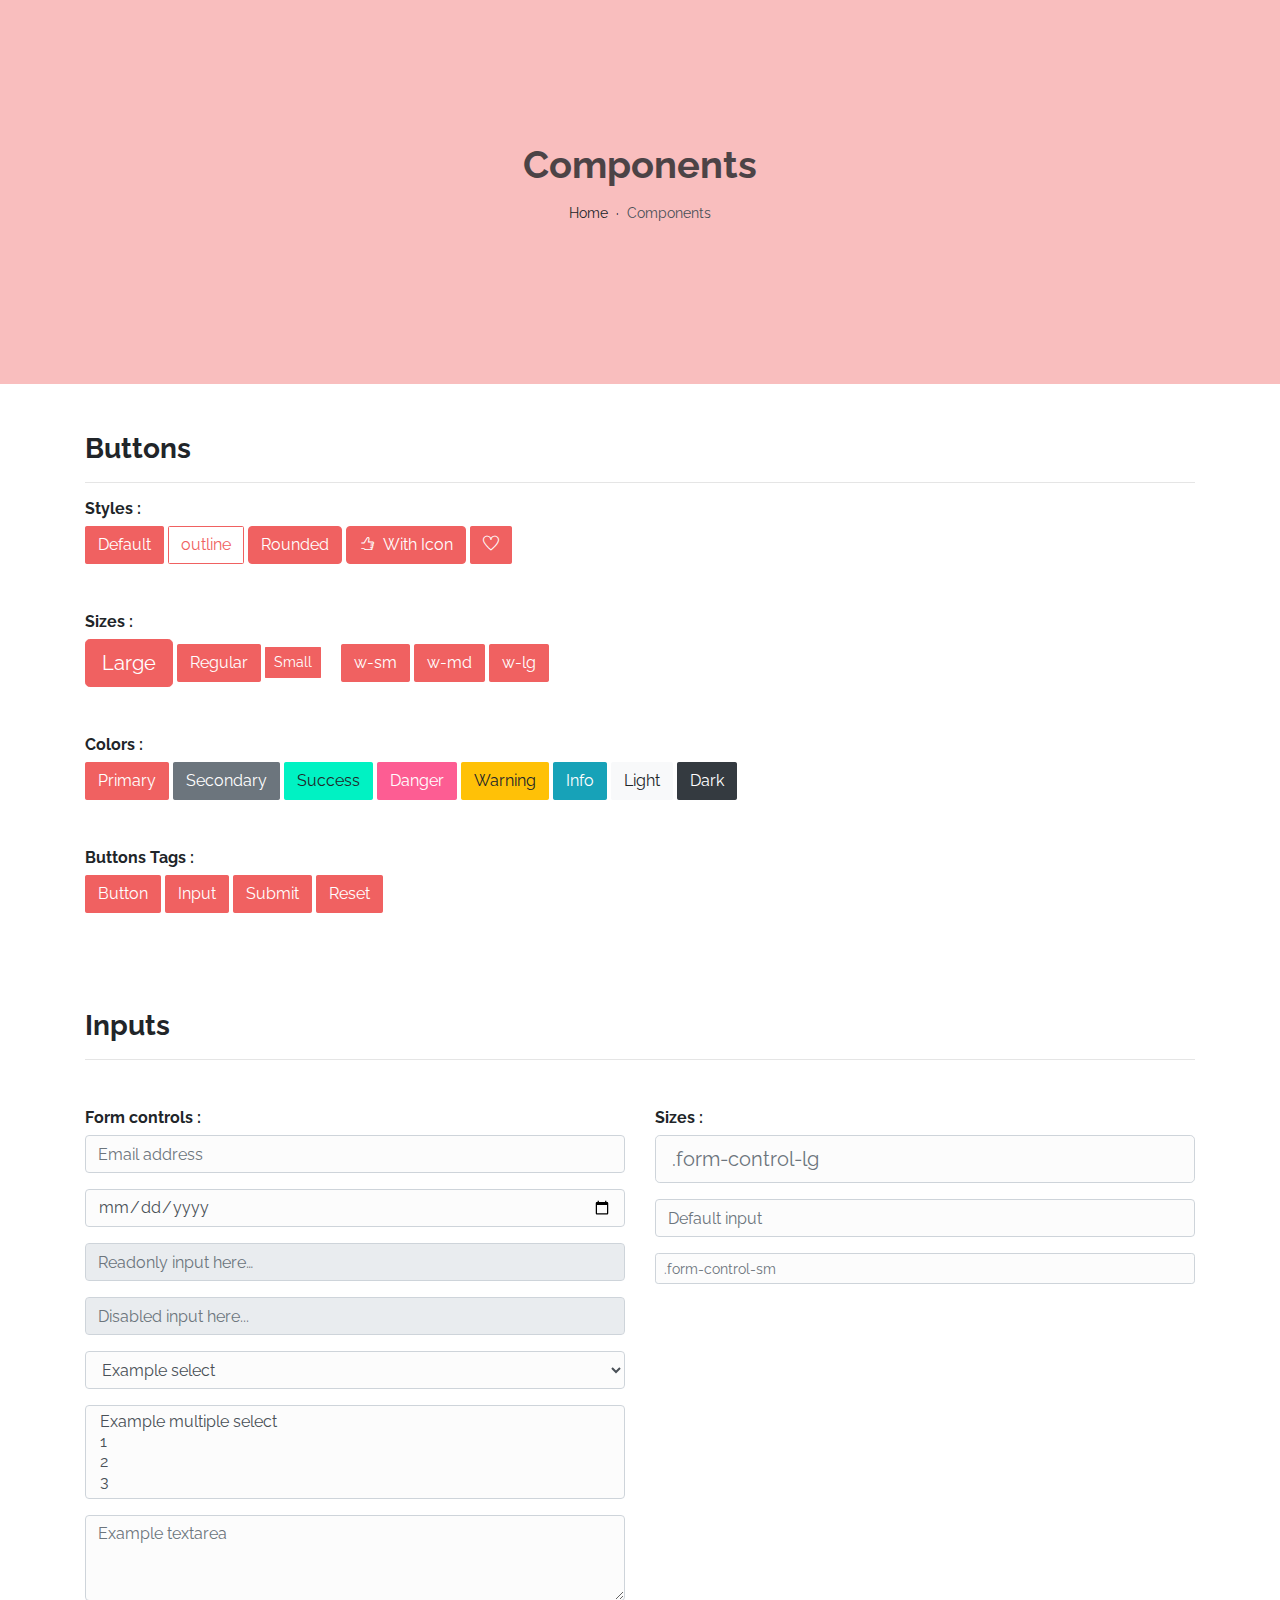
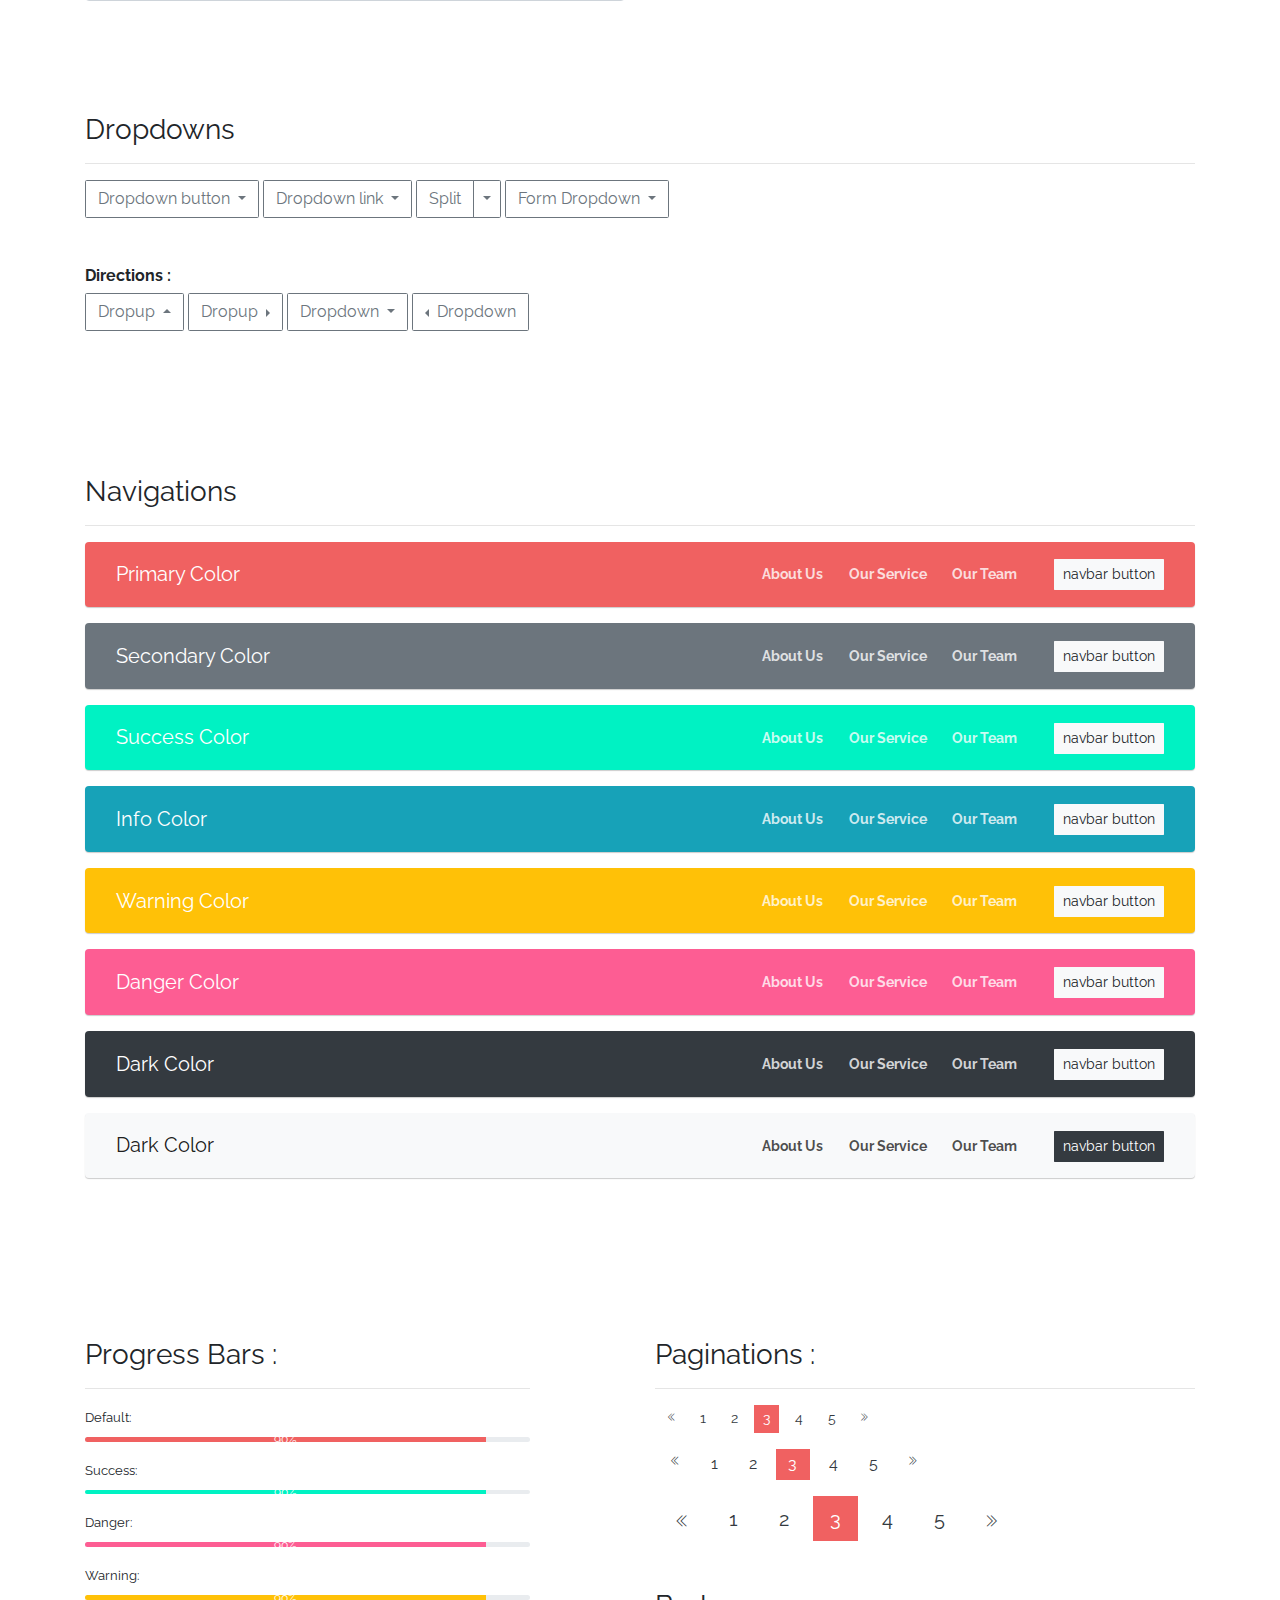
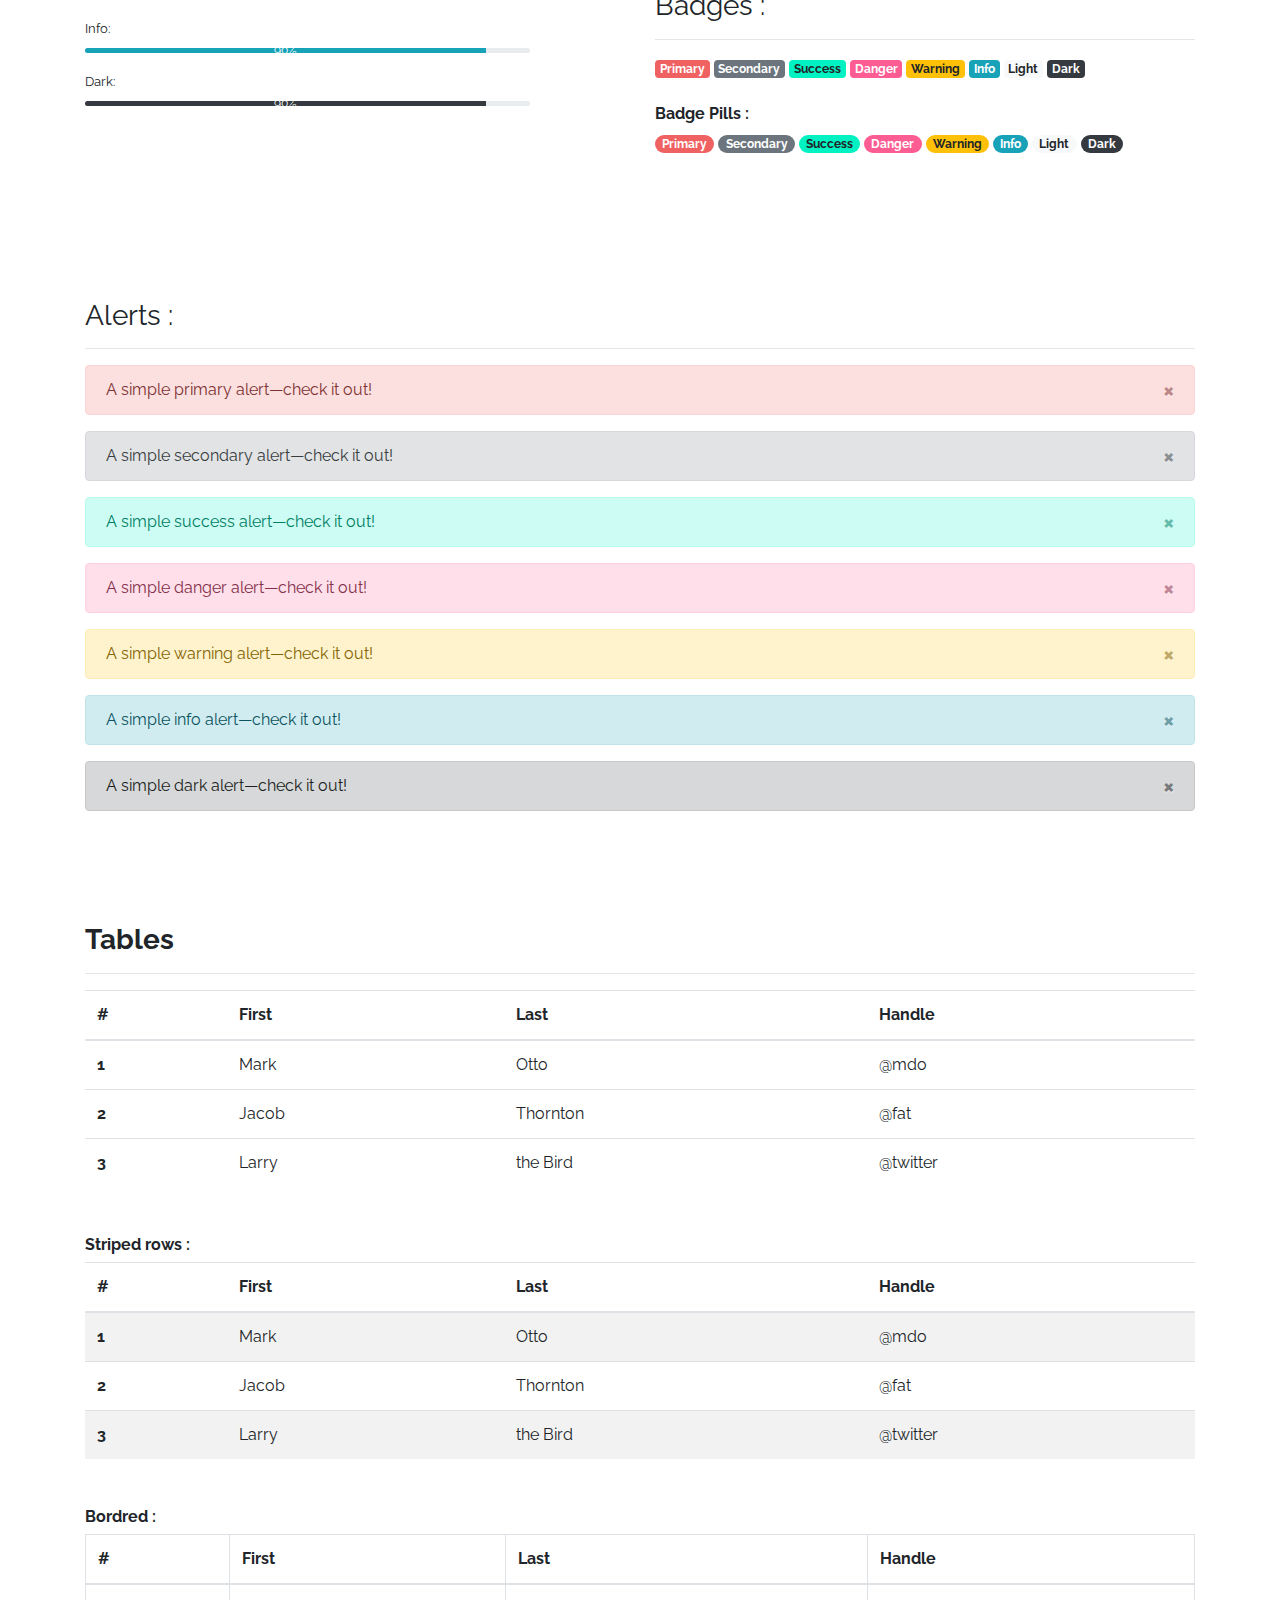
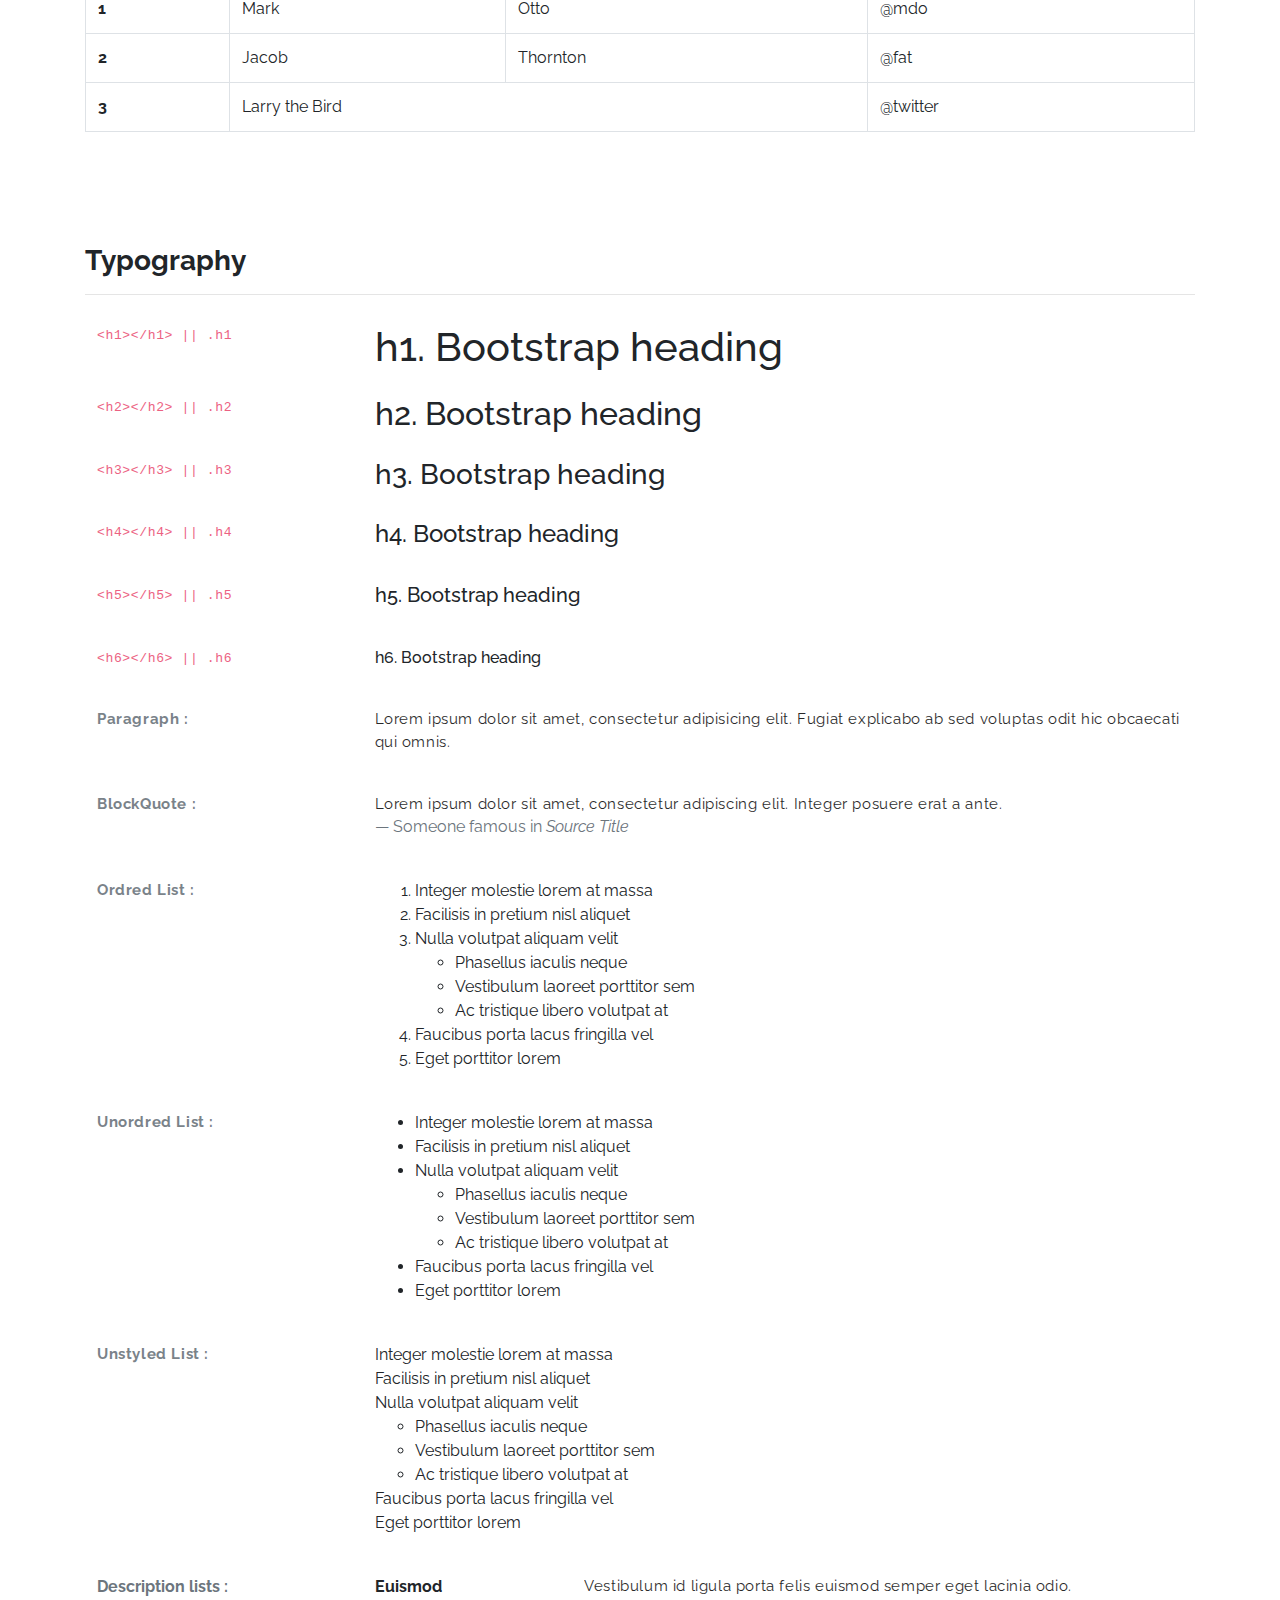
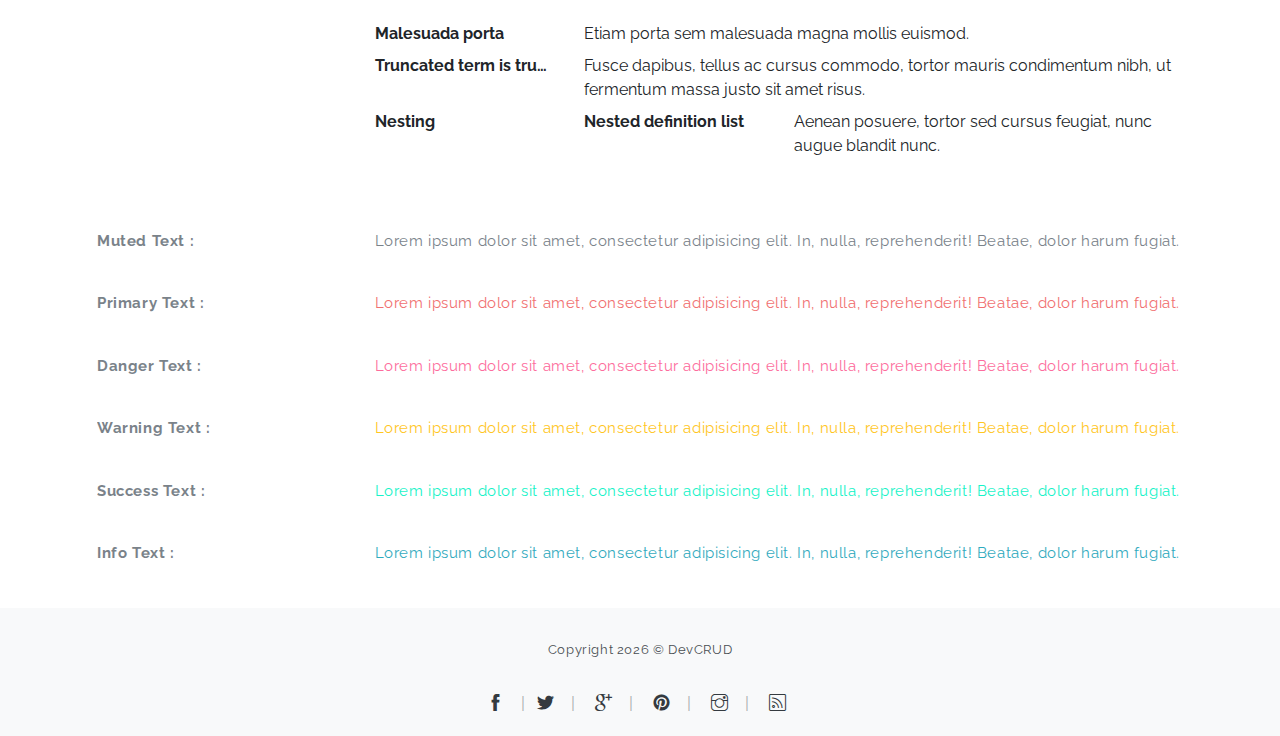
==== components.html @ f146cf42 "feat: removed unnessary files" ====
<!DOCTYPE html>
<html lang="en">
<head>
   <meta charset="utf-8">
    <meta name="viewport" content="width=device-width, initial-scale=1, shrink-to-fit=no">
    <meta name="description" content="Start your development with Ollie landing page.">
    <meta name="author" content="Devcrud">
    <title>Ollie Landing page | Components</title>
   <!-- font icons -->
   <link rel="stylesheet" href="assets/vendors/themify-icons/css/themify-icons.css">
   <!-- Bootstrap + Steller  -->
   <link rel="stylesheet" href="assets/css/ollie.css">
</head>
<body>

   <!-- Page Header -->
   <header class="header header-mini"> 
      <div class="header-title">Components</div> 
      <nav aria-label="breadcrumb">
         <ol class="breadcrumb">
            <li class="breadcrumb-item"><a href="/">Home</a></li>
            <li class="breadcrumb-item active" aria-current="page">Components</li>
         </ol>
      </nav>
   </header> <!-- End Of Page Header -->

   <!-- main content -->
   <div class="container">

      <!-- Buttons -->
      <h3 class="mt-5">Buttons</h3>
      <hr>
      <h6 class="section-secondary-title">Styles :</h6>
      <button class="btn btn-primary">Default</button>
      <button class="btn btn-outline-primary">outline</button>
      <button class="btn btn-primary rounded">Rounded</button>
      <button class="btn btn-primary rounded"><i class="ti-thumb-up pr-1"></i> With Icon</button>
      <button class="btn btn-primary circle"><i class="ti-heart"></i></button>

      <h6 class="section-secondary-title mt-5">Sizes :</h6>
      <button class="btn btn-primary btn-lg">Large</button>
      <button class="btn btn-primary ">Regular</button>
      <button class="btn btn-primary btn-sm">Small</button>
      <button class="btn btn-primary w-sm ml-3">w-sm</button>
      <button class="btn btn-primary w-md">w-md</button>
      <button class="btn btn-primary w-lg">w-lg</button>

      <h6 class="section-secondary-title mt-5">Colors :</h6>          
      <button type="button" class="btn btn-primary">Primary</button>
      <button type="button" class="btn btn-secondary">Secondary</button>
      <button type="button" class="btn btn-success">Success</button>
      <button type="button" class="btn btn-danger">Danger</button>
      <button type="button" class="btn btn-warning">Warning</button>
      <button type="button" class="btn btn-info">Info</button>
      <button type="button" class="btn btn-light">Light</button>
      <button type="button" class="btn btn-dark">Dark</button>

      <h6 class="section-secondary-title mt-5">Buttons Tags :</h6>
      <button class="btn btn-primary" type="submit">Button</button>
      <input class="btn btn-primary" type="button" value="Input">
      <input class="btn btn-primary" type="submit" value="Submit">
      <input class="btn btn-primary" type="reset" value="Reset">
      
      <!-- devider -->
      <div class="py-5"></div>

      <!-- Inputs -->
      <h3>Inputs</h3>
      <hr>
      <div class="row mt-5">
         <div class="col-md-6">
            <h6 class="section-secondary-title">Form controls :</h6>        
            <div class="form-group">
               <input type="email" class="form-control" id="exampleFormControlInput1" placeholder="Email address">
            </div>
            <div class="form-group">
               <input type="date" class="form-control" id="exampleFormControlInput1" placeholder="Date">
            </div>
            <div class="form-group">
               <input class="form-control" type="text" placeholder="Readonly input here…" readonly>
            </div>
            <div class="form-group">
               <input class="form-control" id="disabledInput" type="text" placeholder="Disabled input here..." disabled>
            </div>
            <div class="form-group">
               <select class="form-control" id="exampleFormControlSelect1">
                  <option>Example select</option>
                  <option>1</option>
                  <option>2</option>
                  <option>3</option>
                  <option>4</option>
                  <option>5</option>
               </select>
            </div>
            <div class="form-group">
               <select multiple class="form-control" id="exampleFormControlSelect2">
                  <option>Example multiple select</option>
                  <option>1</option>
                  <option>2</option>
                  <option>3</option>
                  <option>4</option>
                  <option>5</option>
               </select>
            </div>
            <div class="form-group">
               <textarea class="form-control" id="exampleFormControlTextarea1" rows="3" placeholder="Example textarea"></textarea>
            </div>
         </div>
         <div class="col-md-6">
            <h6 class="section-secondary-title">Sizes :</h6>    
            <div class="form-group">
               <input class="form-control form-control-lg" type="text" placeholder=".form-control-lg">             
            </div>
            <div class="form-group">
               <input class="form-control" type="text" placeholder="Default input">
            </div>
            <div class="form-group">
               <input class="form-control form-control-sm" type="text" placeholder=".form-control-sm"> 
            </div>
         </div>
      </div> <!-- end of inputs -->   

      <!-- devider -->
      <div class="py-5"></div>             

      <!-- Dropdowns -->
      <h3 class="components-section-title font-weight-normal">Dropdowns</h3>
      <hr>
      <div class="dropdown d-inline-block">
         <button class="btn btn-outline-secondary dropdown-toggle" type="button" id="dropdownMenuButton" data-toggle="dropdown" aria-haspopup="true" aria-expanded="false">
         Dropdown button
         </button>
         <div class="dropdown-menu" aria-labelledby="dropdownMenuButton">
         <a class="dropdown-item" href="#">Action</a>
         <a class="dropdown-item" href="#">Another action</a>
         <a class="dropdown-item" href="#">Something else here</a>
         </div>
      </div>
      <div class="dropdown d-inline-block">
         <a class="btn btn-outline-secondary dropdown-toggle" href="#" role="button" id="dropdownMenuLink" data-toggle="dropdown" aria-haspopup="true" aria-expanded="false">
            Dropdown link
         </a>
         <div class="dropdown-menu" aria-labelledby="dropdownMenuLink">
            <a class="dropdown-item" href="#">Action</a>
            <a class="dropdown-item" href="#">Another action</a>
            <a class="dropdown-item" href="#">Something else here</a>
         </div>
      </div>
      <div class="btn-group">
         <button type="button" class="btn btn-outline-secondary">Split</button>
         <button type="button" class="btn btn-outline-secondary dropdown-toggle dropdown-toggle-split" data-toggle="dropdown" aria-haspopup="true" aria-expanded="false">
         <span class="sr-only">Toggle Dropdown</span>
         </button>
         <div class="dropdown-menu">
            <a class="dropdown-item" href="#">Action</a>
            <a class="dropdown-item" href="#">Another action</a>
            <a class="dropdown-item" href="#">Something else here</a>
            <div class="dropdown-divider"></div>
            <a class="dropdown-item" href="#">Separated link</a>
         </div>
      </div>
      <div class="btn-group">
         <button class="btn btn-outline-secondary dropdown-toggle" type="button" id="dropdownMenuButton" data-toggle="dropdown" aria-haspopup="true" aria-expanded="false">
            Form Dropdown
         </button>
         <div class="dropdown-menu form">
            <form class="px-4 py-3">
               <div class="form-group">
                  <input type="email" class="form-control" id="exampleDropdownFormEmail1" placeholder="email@example.com">
               </div>
               <div class="form-group">
                  <input type="password" class="form-control" id="exampleDropdownFormPassword1" placeholder="Password">
               </div>
               <div class="form-check mb-3">
                  <input type="checkbox" class="form-check-input" id="dropdownCheck">
                  <label class="form-check-label" for="dropdownCheck">
                     Remember me
                  </label>
               </div>
               <button type="submit" class="btn btn-primary btn-block">Sign in</button>
            </form>
            <div class="dropdown-divider"></div>
            <a class="dropdown-item" href="#"><small>New around here? Sign up</small></a>
            <a class="dropdown-item" href="#"><small>Forgot password?</small></a>
         </div>
      </div>       
      <h6 class="section-secondary-title mt-5">Directions :</h6>  
      <div class="btn-group dropup">
         <button type="button" class="btn btn-outline-secondary dropdown-toggle" data-toggle="dropdown" aria-haspopup="true" aria-expanded="false">
            Dropup
         </button>
         <div class="dropdown-menu">
            <a class="dropdown-item" href="#">Action</a>
            <a class="dropdown-item" href="#">Another action</a>
            <a class="dropdown-item" href="#">Something else here</a>
            <div class="dropdown-divider"></div>
            <a class="dropdown-item" href="#">Separated link</a>
         </div>
      </div>
      <div class="btn-group dropright">
         <button type="button" class="btn btn-outline-secondary dropdown-toggle" data-toggle="dropdown" aria-haspopup="true" aria-expanded="false">
            Dropup
         </button>
         <div class="dropdown-menu">
            <a class="dropdown-item" href="#">Action</a>
            <a class="dropdown-item" href="#">Another action</a>
            <a class="dropdown-item" href="#">Something else here</a>
            <div class="dropdown-divider"></div>
            <a class="dropdown-item" href="#">Separated link</a>
         </div>
      </div>
      <div class="btn-group">
         <button type="button" class="btn btn-outline-secondary dropdown-toggle" data-toggle="dropdown" aria-haspopup="true" aria-expanded="false">
            Dropdown
         </button>
         <div class="dropdown-menu">
            <a class="dropdown-item" href="#">Action</a>
            <a class="dropdown-item" href="#">Another action</a>
            <a class="dropdown-item" href="#">Something else here</a>
            <div class="dropdown-divider"></div>
            <a class="dropdown-item" href="#">Separated link</a>
         </div>
      </div>
      <div class="btn-group dropleft">
         <button type="button" class="btn btn-outline-secondary dropdown-toggle" data-toggle="dropdown" aria-haspopup="true" aria-expanded="false">
            Dropdown
         </button>
         <div class="dropdown-menu">
            <a class="dropdown-item" href="#">Action</a>
            <a class="dropdown-item" href="#">Another action</a>
            <a class="dropdown-item" href="#">Something else here</a>
            <div class="dropdown-divider"></div>
            <a class="dropdown-item" href="#">Separated link</a>
         </div>
      </div> <!-- end of Dropdowns -->  

      <!-- devider -->
      <div class="py-5"></div>   

      <!-- navbars -->
      <h3 class="components-section-title font-weight-normal mt-5">Navigations</h3>
      <hr>
      <nav class="navbar navbar-expand-sm navbar-dark bg-primary rounded shadow mb-3">
         <div class="container">
            <a class="navbar-brand" href="#">Primary Color</a>
            <button class="navbar-toggler ml-auto" type="button" data-toggle="collapse" data-target="#navbarSupportedContent" aria-controls="navbarSupportedContent" aria-expanded="false" aria-label="Toggle navigation">
            <span class="navbar-toggler-icon"></span>
            </button>
            <div class="collapse navbar-collapse" id="navbarSupportedContent">
               <ul class="navbar-nav ml-auto"> 
                  <li class="nav-item">
                     <a class="nav-link" href="#about">About Us</a>
                  </li>
                  <li class="nav-item">
                     <a class="nav-link" href="#service">Our Service</a>
                  </li>
                  <li class="nav-item">
                     <a class="nav-link" href="#team">Our Team</a>
                  </li>
                  <li class="nav-item">
                     <a href="#book-table" class="ml-4 mt-1 btn btn-light btn-sm">navbar button</a>
                  </li>
               </ul>                       
            </div>
         </div>
      </nav>
      <nav class="navbar navbar-expand-sm navbar-dark bg-secondary rounded shadow mb-3">
         <div class="container">
            <a class="navbar-brand" href="#">Secondary Color</a>
            <button class="navbar-toggler ml-auto" type="button" data-toggle="collapse" data-target="#navbarSupportedContent" aria-controls="navbarSupportedContent" aria-expanded="false" aria-label="Toggle navigation">
            <span class="navbar-toggler-icon"></span>
            </button>
            <div class="collapse navbar-collapse" id="navbarSupportedContent">
               <ul class="navbar-nav ml-auto"> 
                  <li class="nav-item">
                     <a class="nav-link" href="#about">About Us</a>
                  </li>
                  <li class="nav-item">
                     <a class="nav-link" href="#service">Our Service</a>
                  </li>
                  <li class="nav-item">
                     <a class="nav-link" href="#team">Our Team</a>
                  </li>
                  <li class="nav-item">
                     <a href="#book-table" class="ml-4 mt-1 btn btn-light btn-sm">navbar button</a>
                  </li>
               </ul>                       
            </div>
         </div>
      </nav>
      <nav class="navbar navbar-expand-sm navbar-dark bg-success rounded shadow mb-3">
         <div class="container">
            <a class="navbar-brand" href="#">Success Color</a>
            <button class="navbar-toggler ml-auto" type="button" data-toggle="collapse" data-target="#navbarSupportedContent" aria-controls="navbarSupportedContent" aria-expanded="false" aria-label="Toggle navigation">
            <span class="navbar-toggler-icon"></span>
            </button>
            <div class="collapse navbar-collapse" id="navbarSupportedContent">
               <ul class="navbar-nav ml-auto"> 
                  <li class="nav-item">
                     <a class="nav-link" href="#about">About Us</a>
                  </li>
                  <li class="nav-item">
                     <a class="nav-link" href="#service">Our Service</a>
                  </li>
                  <li class="nav-item">
                     <a class="nav-link" href="#team">Our Team</a>
                  </li>
                  <li class="nav-item">
                     <a href="#book-table" class="ml-4 mt-1 btn btn-light btn-sm">navbar button</a>
                  </li>
               </ul>                       
            </div>
         </div>
      </nav>
      <nav class="navbar navbar-expand-sm navbar-dark bg-info rounded shadow mb-3">
         <div class="container">
            <a class="navbar-brand" href="#">Info Color</a>
            <button class="navbar-toggler ml-auto" type="button" data-toggle="collapse" data-target="#navbarSupportedContent" aria-controls="navbarSupportedContent" aria-expanded="false" aria-label="Toggle navigation">
            <span class="navbar-toggler-icon"></span>
            </button>
            <div class="collapse navbar-collapse" id="navbarSupportedContent">
               <ul class="navbar-nav ml-auto"> 
                  <li class="nav-item">
                     <a class="nav-link" href="#about">About Us</a>
                  </li>
                  <li class="nav-item">
                     <a class="nav-link" href="#service">Our Service</a>
                  </li>
                  <li class="nav-item">
                     <a class="nav-link" href="#team">Our Team</a>
                  </li>
                  <li class="nav-item">
                     <a href="#book-table" class="ml-4 mt-1 btn btn-light btn-sm">navbar button</a>
                  </li>
               </ul>                       
            </div>
         </div>
      </nav>
      <nav class="navbar navbar-expand-sm navbar-dark bg-warning rounded shadow mb-3">
         <div class="container">
            <a class="navbar-brand" href="#">Warning Color</a>
            <button class="navbar-toggler ml-auto" type="button" data-toggle="collapse" data-target="#navbarSupportedContent" aria-controls="navbarSupportedContent" aria-expanded="false" aria-label="Toggle navigation">
            <span class="navbar-toggler-icon"></span>
            </button>
            <div class="collapse navbar-collapse" id="navbarSupportedContent">
               <ul class="navbar-nav ml-auto"> 
                  <li class="nav-item">
                     <a class="nav-link" href="#about">About Us</a>
                  </li>
                  <li class="nav-item">
                     <a class="nav-link" href="#service">Our Service</a>
                  </li>
                  <li class="nav-item">
                     <a class="nav-link" href="#team">Our Team</a>
                  </li>
                  <li class="nav-item">
                     <a href="#book-table" class="ml-4 mt-1 btn btn-light btn-sm">navbar button</a>
                  </li>
               </ul>                       
            </div>
         </div>
      </nav>
      <nav class="navbar navbar-expand-sm navbar-dark bg-danger rounded shadow mb-3">
         <div class="container">
            <a class="navbar-brand" href="#">Danger Color</a>
            <button class="navbar-toggler ml-auto" type="button" data-toggle="collapse" data-target="#navbarSupportedContent" aria-controls="navbarSupportedContent" aria-expanded="false" aria-label="Toggle navigation">
            <span class="navbar-toggler-icon"></span>
            </button>
            <div class="collapse navbar-collapse" id="navbarSupportedContent">
               <ul class="navbar-nav ml-auto"> 
                  <li class="nav-item">
                     <a class="nav-link" href="#about">About Us</a>
                  </li>
                  <li class="nav-item">
                     <a class="nav-link" href="#service">Our Service</a>
                  </li>
                  <li class="nav-item">
                     <a class="nav-link" href="#team">Our Team</a>
                  </li>
                  <li class="nav-item">
                     <a href="#book-table" class="ml-4 mt-1 btn btn-light btn-sm">navbar button</a>
                  </li>
               </ul>                       
            </div>
         </div>
      </nav>
      <nav class="navbar navbar-expand-sm navbar-dark bg-dark rounded shadow mb-3">
         <div class="container">
            <a class="navbar-brand" href="#">Dark Color</a>
            <button class="navbar-toggler ml-auto" type="button" data-toggle="collapse" data-target="#navbarSupportedContent" aria-controls="navbarSupportedContent" aria-expanded="false" aria-label="Toggle navigation">
            <span class="navbar-toggler-icon"></span>
            </button>
            <div class="collapse navbar-collapse" id="navbarSupportedContent">
               <ul class="navbar-nav ml-auto"> 
                  <li class="nav-item">
                     <a class="nav-link" href="#about">About Us</a>
                  </li>
                  <li class="nav-item">
                     <a class="nav-link" href="#service">Our Service</a>
                  </li>
                  <li class="nav-item">
                     <a class="nav-link" href="#team">Our Team</a>
                  </li>
                  <li class="nav-item">
                     <a href="#book-table" class="ml-4 mt-1 btn btn-light btn-sm">navbar button</a>
                  </li>
               </ul>                       
            </div>
         </div>
      </nav>
      <nav class="navbar navbar-expand-sm navbar-light bg-light rounded shadow mb-3">
         <div class="container">
            <a class="navbar-brand" href="#">Dark Color</a>
            <button class="navbar-toggler ml-auto" type="button" data-toggle="collapse" data-target="#navbarSupportedContent" aria-controls="navbarSupportedContent" aria-expanded="false" aria-label="Toggle navigation">
            <span class="navbar-toggler-icon"></span>
            </button>
            <div class="collapse navbar-collapse" id="navbarSupportedContent">
               <ul class="navbar-nav ml-auto"> 
                  <li class="nav-item">
                     <a class="nav-link" href="#about">About Us</a>
                  </li>
                  <li class="nav-item">
                     <a class="nav-link" href="#service">Our Service</a>
                  </li>
                  <li class="nav-item">
                     <a class="nav-link" href="#team">Our Team</a>
                  </li>
                  <li class="nav-item">
                     <a href="#book-table" class="ml-4 mt-1 btn btn-dark btn-sm">navbar button</a>
                  </li>
               </ul>                       
            </div>
         </div>
      </nav>
      <!-- End of navbars -->

      <!-- devider -->
      <div class="py-5"></div>   
      
      <!-- progress bars -->
      <div class="row justify-content-between">
         <div class="col-md-5">
            <h3 class="components-section-title font-weight-normal mt-5">Progress Bars :</h3>
            <hr>
            <small>Default: </small>
            <div class="progress mt-2 mb-3">
               <div class="progress-bar" role="progressbar" style="width: 90%" aria-valuenow="25" aria-valuemin="0" aria-valuemax="100"><span>90%</span></div>
            </div>
            <small>Success:</small>
            <div class="progress mt-2 mb-3">
               <div class="progress-bar bg-success" role="progressbar" style="width: 90%" aria-valuenow="25" aria-valuemin="0" aria-valuemax="100"><span>90%</span></div>
            </div>
            <small>Danger:</small>
            <div class="progress mt-2 mb-3">
               <div class="progress-bar bg-danger" role="progressbar" style="width: 90%" aria-valuenow="25" aria-valuemin="0" aria-valuemax="100"><span>90%</span></div>
            </div>
            <small>Warning:</small>
            <div class="progress mt-2 mb-3">
               <div class="progress-bar bg-warning" role="progressbar" style="width: 90%" aria-valuenow="25" aria-valuemin="0" aria-valuemax="100"><span>90%</span></div>
            </div>
            <small>Info:</small>
            <div class="progress mt-2 mb-3">
               <div class="progress-bar bg-info" role="progressbar" style="width: 90%" aria-valuenow="25" aria-valuemin="0" aria-valuemax="100"><span>90%</span></div>
            </div>
            <small>Dark:</small>
            <div class="progress mt-2 mb-3">
               <div class="progress-bar bg-dark" role="progressbar" style="width: 90%" aria-valuenow="25" aria-valuemin="0" aria-valuemax="100"><span>90%</span></div>
            </div>
         </div>
         <div class="col-md-6">
            <h3 class="components-section-title font-weight-normal mt-5">Paginations :</h3>
            <hr>
            <nav aria-label="Page navigation example">
               <ul class="pagination pagination-sm">
                  <li class="page-item"><a class="page-link" href="#"><i class="ti-angle-double-left"></i></a></li>
                  <li class="page-item"><a class="page-link" href="#">1</a></li>
                  <li class="page-item"><a class="page-link" href="#">2</a></li>
                  <li class="page-item active"><a class="page-link" href="#">3</a></li>
                  <li class="page-item"><a class="page-link" href="#">4</a></li>
                  <li class="page-item"><a class="page-link" href="#">5</a></li>
                  <li class="page-item"><a class="page-link" href="#"><i class="ti-angle-double-right"></i></a></li>
               </ul>
            </nav>
            <nav aria-label="Page navigation example">
               <ul class="pagination">
               <li class="page-item"><a class="page-link" href="#"><i class="ti-angle-double-left"></i></a></li>
                  <li class="page-item"><a class="page-link" href="#">1</a></li>
                  <li class="page-item"><a class="page-link" href="#">2</a></li>
                  <li class="page-item active"><a class="page-link" href="#">3</a></li>
                  <li class="page-item"><a class="page-link" href="#">4</a></li>
                  <li class="page-item"><a class="page-link" href="#">5</a></li>
                  <li class="page-item"><a class="page-link" href="#"><i class="ti-angle-double-right"></i></a></li>
               </ul>
            </nav>
            <nav aria-label="Page navigation example">
               <ul class="pagination pagination-lg">
                  <li class="page-item"><a class="page-link" href="#"><i class="ti-angle-double-left"></i></a></li>
                  <li class="page-item"><a class="page-link" href="#">1</a></li>
                  <li class="page-item"><a class="page-link" href="#">2</a></li>
                  <li class="page-item active"><a class="page-link" href="#">3</a></li>
                  <li class="page-item"><a class="page-link" href="#">4</a></li>
                  <li class="page-item"><a class="page-link" href="#">5</a></li>
                  <li class="page-item"><a class="page-link" href="#"><i class="ti-angle-double-right"></i></a></li>
               </ul>
            </nav>

            <!-- Badges -->
            <h3 class="components-section-title font-weight-normal mt-5">Badges :</h3>
            <hr>
            <span class="badge badge-primary">Primary</span>
            <span class="badge badge-secondary">Secondary</span>
            <span class="badge badge-success">Success</span>
            <span class="badge badge-danger">Danger</span>
            <span class="badge badge-warning">Warning</span>
            <span class="badge badge-info">Info</span>
            <span class="badge badge-light">Light</span>
            <span class="badge badge-dark">Dark</span>
            <h6 class="section-secondary-title mt-4 mb-2">Badge Pills :</h6>
            <span class="badge badge-pill badge-primary">Primary</span>
            <span class="badge badge-pill badge-secondary">Secondary</span>
            <span class="badge badge-pill badge-success">Success</span>
            <span class="badge badge-pill badge-danger">Danger</span>
            <span class="badge badge-pill badge-warning">Warning</span>
            <span class="badge badge-pill badge-info">Info</span>
            <span class="badge badge-pill badge-light">Light</span>
            <span class="badge badge-pill badge-dark">Dark</span>
         </div>
      </div> <!-- End of Progress bars -->

      <!-- devider -->
      <div class="py-5"></div>  

      <!-- Alerts -->
      <h3 class="components-section-title font-weight-normal mt-5">Alerts :</h3>
      <hr>
      <div class="alert alert-primary alert-dismissible fade show" role="alert">
         A simple primary alert—check it out!
         <button type="button" class="close" data-dismiss="alert" aria-label="Close">
            <span aria-hidden="true">&times;</span>
         </button>
      </div>
      <div class="alert alert-secondary alert-dismissible fade show" role="alert">
         A simple secondary alert—check it out!
         <button type="button" class="close" data-dismiss="alert" aria-label="Close">
            <span aria-hidden="true">&times;</span>
         </button>
      </div>
      <div class="alert alert-success alert-dismissible fade show" role="alert">
         A simple success alert—check it out!
         <button type="button" class="close" data-dismiss="alert" aria-label="Close">
            <span aria-hidden="true">&times;</span>
         </button>
      </div>
      <div class="alert alert-danger alert-dismissible fade show" role="alert">
         A simple danger alert—check it out!
         <button type="button" class="close" data-dismiss="alert" aria-label="Close">
            <span aria-hidden="true">&times;</span>
         </button>
      </div>
      <div class="alert alert-warning alert-dismissible fade show" role="alert">
         A simple warning alert—check it out!
         <button type="button" class="close" data-dismiss="alert" aria-label="Close">
            <span aria-hidden="true">&times;</span>
         </button>
      </div>
      <div class="alert alert-info alert-dismissible fade show" role="alert">
         A simple info alert—check it out!
         <button type="button" class="close" data-dismiss="alert" aria-label="Close">
            <span aria-hidden="true">&times;</span>
         </button>
      </div>
      <div class="alert alert-dark alert-dismissible fade show" role="alert">
         A simple dark alert—check it out!
         <button type="button" class="close" data-dismiss="alert" aria-label="Close">
            <span aria-hidden="true">&times;</span>
         </button>
      </div>
      <!-- end of alerts -->

      <!-- devider -->
      <div class="py-5"></div> 
   
      <!-- tables -->
      <h3 class="components-section-title">Tables</h3>
      <hr>
      <table class="table">
         <thead>
            <tr>
               <th scope="col">#</th>
               <th scope="col">First</th>
               <th scope="col">Last</th>
               <th scope="col">Handle</th>
            </tr>
         </thead>
         <tbody>
            <tr>
               <th scope="row">1</th>
               <td>Mark</td>
               <td>Otto</td>
               <td>@mdo</td>
            </tr>
            <tr>
               <th scope="row">2</th>
               <td>Jacob</td>
               <td>Thornton</td>
               <td>@fat</td>
            </tr>
            <tr>
               <th scope="row">3</th>
               <td>Larry</td>
               <td>the Bird</td>
               <td>@twitter</td>
            </tr>
         </tbody>
      </table>

      <h6 class="section-secondary-title mt-5">Striped rows :</h6>
      <table class="table table-striped">
         <thead>
            <tr>
               <th scope="col">#</th>
               <th scope="col">First</th>
               <th scope="col">Last</th>
               <th scope="col">Handle</th>
            </tr>
         </thead>
         <tbody>
            <tr>
               <th scope="row">1</th>
               <td>Mark</td>
               <td>Otto</td>
               <td>@mdo</td>
            </tr>
            <tr>
               <th scope="row">2</th>
               <td>Jacob</td>
               <td>Thornton</td>
               <td>@fat</td>
            </tr>
            <tr>
               <th scope="row">3</th>
               <td>Larry</td>
               <td>the Bird</td>
               <td>@twitter</td>
            </tr>
         </tbody>
      </table>

      <h6 class="section-secondary-title mt-5">Bordred :</h6>
      <table class="table table-bordered">
         <thead>
            <tr>
               <th scope="col">#</th>
               <th scope="col">First</th>
               <th scope="col">Last</th>
               <th scope="col">Handle</th>
            </tr>
         </thead>
         <tbody>
            <tr>
               <th scope="row">1</th>
               <td>Mark</td>
               <td>Otto</td>
               <td>@mdo</td>
            </tr>
            <tr>
               <th scope="row">2</th>
               <td>Jacob</td>
               <td>Thornton</td>
               <td>@fat</td>
            </tr>
            <tr>
               <th scope="row">3</th>
               <td colspan="2">Larry the Bird</td>
               <td>@twitter</td>
            </tr>
         </tbody>
      </table>
      <!-- end of tables -->

      <!-- devider -->
      <div class="py-5"></div> 

      <!-- typography -->
      <h3 class="components-section-title">Typography</h3>
      <hr>
      
      <table class="table table-borderless v-align-center">
         <tbody>
            <tr>
               <td>
                  <p><code class="highlighter-rouge">&lt;h1&gt;&lt;/h1&gt; || .h1</code></p>
               </td>
               <td class="w-75"><span class="h1">h1. Bootstrap heading</span></td>
            </tr>
            <tr>
               <td>
                  <p><code class="highlighter-rouge">&lt;h2&gt;&lt;/h2&gt; || .h2</code></p>
               </td>
               <td><span class="h2">h2. Bootstrap heading</span></td>
            </tr>
            <tr>
               <td>
                  <p><code class="highlighter-rouge">&lt;h3&gt;&lt;/h3&gt; || .h3</code></p>
               </td>
               <td><span class="h3">h3. Bootstrap heading</span></td>
            </tr>
            <tr>
               <td>
                  <p><code class="highlighter-rouge">&lt;h4&gt;&lt;/h4&gt; || .h4</code></p>
               </td>
               <td><span class="h4">h4. Bootstrap heading</span></td>
            </tr>
            <tr>
               <td>
                  <p><code class="highlighter-rouge">&lt;h5&gt;&lt;/h5&gt; || .h5</code></p>
               </td>
               <td><span class="h5">h5. Bootstrap heading</span></td>
            </tr>
            <tr>
               <td>
                  <p><code class="highlighter-rouge">&lt;h6&gt;&lt;/h6&gt; || .h6</code></p>
               </td>
               <td><span class="h6">h6. Bootstrap heading</span></td>
            </tr>
            <tr>
               <td>
                  <p class="font-weight-bold text-muted">Paragraph :</p>
               </td>
               <td><p>Lorem ipsum dolor sit amet, consectetur adipisicing elit. Fugiat explicabo ab sed voluptas odit hic obcaecati qui omnis.</p></td>
            </tr>
            <tr>
               <td>
                  <p class="font-weight-bold text-muted">BlockQuote :</p>
               </td>
               <td>
                  <blockquote class="blockquote">
                     <p class="mb-0">Lorem ipsum dolor sit amet, consectetur adipiscing elit. Integer posuere erat a ante.</p>
                     <footer class="blockquote-footer">Someone famous in <cite title="Source Title">Source Title</cite></footer>
                  </blockquote>
               </td>
            </tr>

            <tr>
               <td><p class="font-weight-bold text-muted">Ordred List :</p></td>
               <td>
                  <ol>
                     <li>Integer molestie lorem at massa</li>
                     <li>Facilisis in pretium nisl aliquet</li>
                     <li>Nulla volutpat aliquam velit
                        <ul>
                           <li>Phasellus iaculis neque</li>
                           <li>Vestibulum laoreet porttitor sem</li>
                           <li>Ac tristique libero volutpat at</li>
                        </ul>
                     </li>
                     <li>Faucibus porta lacus fringilla vel</li>
                     <li>Eget porttitor lorem</li>
                  </ol>
               </td>
            </tr>
            <tr>
               <td><p class="font-weight-bold text-muted">Unordred List :</p></td>
               <td>
                  <ul >
                     <li>Integer molestie lorem at massa</li>
                     <li>Facilisis in pretium nisl aliquet</li>
                     <li>Nulla volutpat aliquam velit
                        <ul>
                           <li>Phasellus iaculis neque</li>
                           <li>Vestibulum laoreet porttitor sem</li>
                           <li>Ac tristique libero volutpat at</li>
                        </ul>
                     </li>
                     <li>Faucibus porta lacus fringilla vel</li>
                     <li>Eget porttitor lorem</li>
                  </ul>
               </td>
            </tr>
            <tr>
               <td><p class="font-weight-bold text-muted">Unstyled List :</p></td>
               <td>
                  <ul class="list-unstyled">
                     <li>Integer molestie lorem at massa</li>
                     <li>Facilisis in pretium nisl aliquet</li>
                     <li>Nulla volutpat aliquam velit
                        <ul>
                           <li>Phasellus iaculis neque</li>
                           <li>Vestibulum laoreet porttitor sem</li>
                           <li>Ac tristique libero volutpat at</li>
                        </ul>
                     </li>
                     <li>Faucibus porta lacus fringilla vel</li>
                     <li>Eget porttitor lorem</li>
                  </ul>
               </td>
            </tr>
            <tr>
               <td class="font-weight-bold text-muted">Description lists : </td>
               <td>
                  <dl class="row">
                     <dt class="col-sm-3">Euismod</dt>
                     <dd class="col-sm-9">
                        <p>Vestibulum id ligula porta felis euismod semper eget lacinia odio.</p>
                     </dd>

                     <dt class="col-sm-3">Malesuada porta</dt>
                     <dd class="col-sm-9">Etiam porta sem malesuada magna mollis euismod.</dd>

                     <dt class="col-sm-3 text-truncate">Truncated term is truncated</dt>
                     <dd class="col-sm-9">Fusce dapibus, tellus ac cursus commodo, tortor mauris condimentum nibh, ut fermentum massa justo sit amet risus.</dd>

                     <dt class="col-sm-3">Nesting</dt>
                     <dd class="col-sm-9">
                        <dl class="row">
                           <dt class="col-sm-4">Nested definition list</dt>
                           <dd class="col-sm-8">Aenean posuere, tortor sed cursus feugiat, nunc augue blandit nunc.</dd>
                        </dl>
                     </dd>
                  </dl>
               </td>
            </tr>
            <tr>
               <td>
                  <p class="font-weight-bold text-muted">Muted Text :</p>
               </td>
               <td>
                  <p class="text-muted">Lorem ipsum dolor sit amet, consectetur adipisicing elit. In, nulla, reprehenderit! Beatae, dolor harum fugiat.</p>
               </td>
            </tr>
            <tr>
               <td>
                  <p class="font-weight-bold text-muted">Primary Text :</p>
               </td>
               <td>
                  <p class="text-primary">Lorem ipsum dolor sit amet, consectetur adipisicing elit. In, nulla, reprehenderit! Beatae, dolor harum fugiat.</p>
               </td>
            </tr>
            <tr>
               <td>
                  <p class="font-weight-bold text-muted">Danger Text :</p>
               </td>
               <td>
                  <p class="text-danger">Lorem ipsum dolor sit amet, consectetur adipisicing elit. In, nulla, reprehenderit! Beatae, dolor harum fugiat.</p>
               </td>
            </tr>
            <tr>
               <td>
                  <p class="font-weight-bold text-muted">Warning Text :</p>
               </td>
               <td>
                  <p class="text-warning">Lorem ipsum dolor sit amet, consectetur adipisicing elit. In, nulla, reprehenderit! Beatae, dolor harum fugiat.</p>
               </td>
            </tr>
            <tr>
               <td>
                  <p class="font-weight-bold text-muted">Success Text :</p>
               </td>
               <td>
                  <p class="text-success">Lorem ipsum dolor sit amet, consectetur adipisicing elit. In, nulla, reprehenderit! Beatae, dolor harum fugiat.</p>
               </td>
            </tr>
            <tr>
               <td>
                  <p class="font-weight-bold text-muted">Info Text :</p>
               </td>
               <td>
                  <p class="text-info">Lorem ipsum dolor sit amet, consectetur adipisicing elit. In, nulla, reprehenderit! Beatae, dolor harum fugiat.</p>
               </td>
            </tr>
         </tbody>
      </table>
   </div>
   <!-- end of typography -->

   <!-- Page Footer -->
    <footer class="footer py-4 bg-light"> 
        <div class="container text-center">
            <p class="mb-4 small">Copyright <script>document.write(new Date().getFullYear())</script> &copy; <a href="http://www.devcrud.com">DevCRUD</a></p>
            <div class="social-links">
                <a href="javascript:void(0)" class="text-dark"><i class="ti-facebook"></i></a>
                <a href="javascript:void(0)" class="text-dark"><i class="ti-twitter-alt"></i></a>
                <a href="javascript:void(0)" class="text-dark"><i class="ti-google"></i></a>
                <a href="javascript:void(0)" class="text-dark"><i class="ti-pinterest-alt"></i></a>
                <a href="javascript:void(0)" class="text-dark"><i class="ti-instagram"></i></a>
                <a href="javascript:void(0)" class="text-dark"><i class="ti-rss"></i></a>
            </div>
        </div>
    </footer>
    <!-- End of page footer -->
   
   <!-- core  -->
   <script src="assets/vendors/jquery/jquery-3.4.1.js"></script>
   <script src="assets/vendors/bootstrap/bootstrap.bundle.js"></script>

</body>
</html>
---- assets/vendors/themify-icons/css/themify-icons.css ----
@font-face {
	font-family: 'themify';
	src:url("../fonts/themify.eot?-fvbane");
	src:url("../fonts/themify.eot?#iefix-fvbane") format("embedded-opentype"),
		url("../fonts/themify.woff?-fvbane") format("woff"),
		url("../fonts/themify.ttf?-fvbane") format("truetype"),
		url("../fonts/themify.svg?-fvbane#themify") format("svg");
	font-weight: normal;
	font-style: normal;
}

[class^="ti-"], [class*=" ti-"] {
	font-family: 'themify';
	speak: none;
	font-style: normal;
	font-weight: normal;
	font-variant: normal;
	text-transform: none;
	line-height: 1;

	/* Better Font Rendering =========== */
	-webkit-font-smoothing: antialiased;
	-moz-osx-font-smoothing: grayscale;
}

.ti-wand:before {
	content: "\e600";
}
.ti-volume:before {
	content: "\e601";
}
.ti-user:before {
	content: "\e602";
}
.ti-unlock:before {
	content: "\e603";
}
.ti-unlink:before {
	content: "\e604";
}
.ti-trash:before {
	content: "\e605";
}
.ti-thought:before {
	content: "\e606";
}
.ti-target:before {
	content: "\e607";
}
.ti-tag:before {
	content: "\e608";
}
.ti-tablet:before {
	content: "\e609";
}
.ti-star:before {
	content: "\e60a";
}
.ti-spray:before {
	content: "\e60b";
}
.ti-signal:before {
	content: "\e60c";
}
.ti-shopping-cart:before {
	content: "\e60d";
}
.ti-shopping-cart-full:before {
	content: "\e60e";
}
.ti-settings:before {
	content: "\e60f";
}
.ti-search:before {
	content: "\e610";
}
.ti-zoom-in:before {
	content: "\e611";
}
.ti-zoom-out:before {
	content: "\e612";
}
.ti-cut:before {
	content: "\e613";
}
.ti-ruler:before {
	content: "\e614";
}
.ti-ruler-pencil:before {
	content: "\e615";
}
.ti-ruler-alt:before {
	content: "\e616";
}
.ti-bookmark:before {
	content: "\e617";
}
.ti-bookmark-alt:before {
	content: "\e618";
}
.ti-reload:before {
	content: "\e619";
}
.ti-plus:before {
	content: "\e61a";
}
.ti-pin:before {
	content: "\e61b";
}
.ti-pencil:before {
	content: "\e61c";
}
.ti-pencil-alt:before {
	content: "\e61d";
}
.ti-paint-roller:before {
	content: "\e61e";
}
.ti-paint-bucket:before {
	content: "\e61f";
}
.ti-na:before {
	content: "\e620";
}
.ti-mobile:before {
	content: "\e621";
}
.ti-minus:before {
	content: "\e622";
}
.ti-medall:before {
	content: "\e623";
}
.ti-medall-alt:before {
	content: "\e624";
}
.ti-marker:before {
	content: "\e625";
}
.ti-marker-alt:before {
	content: "\e626";
}
.ti-arrow-up:before {
	content: "\e627";
}
.ti-arrow-right:before {
	content: "\e628";
}
.ti-arrow-left:before {
	content: "\e629";
}
.ti-arrow-down:before {
	content: "\e62a";
}
.ti-lock:before {
	content: "\e62b";
}
.ti-location-arrow:before {
	content: "\e62c";
}
.ti-link:before {
	content: "\e62d";
}
.ti-layout:before {
	content: "\e62e";
}
.ti-layers:before {
	content: "\e62f";
}
.ti-layers-alt:before {
	content: "\e630";
}
.ti-key:before {
	content: "\e631";
}
.ti-import:before {
	content: "\e632";
}
.ti-image:before {
	content: "\e633";
}
.ti-heart:before {
	content: "\e634";
}
.ti-heart-broken:before {
	content: "\e635";
}
.ti-hand-stop:before {
	content: "\e636";
}
.ti-hand-open:before {
	content: "\e637";
}
.ti-hand-drag:before {
	content: "\e638";
}
.ti-folder:before {
	content: "\e639";
}
.ti-flag:before {
	content: "\e63a";
}
.ti-flag-alt:before {
	content: "\e63b";
}
.ti-flag-alt-2:before {
	content: "\e63c";
}
.ti-eye:before {
	content: "\e63d";
}
.ti-export:before {
	content: "\e63e";
}
.ti-exchange-vertical:before {
	content: "\e63f";
}
.ti-desktop:before {
	content: "\e640";
}
.ti-cup:before {
	content: "\e641";
}
.ti-crown:before {
	content: "\e642";
}
.ti-comments:before {
	content: "\e643";
}
.ti-comment:before {
	content: "\e644";
}
.ti-comment-alt:before {
	content: "\e645";
}
.ti-close:before {
	content: "\e646";
}
.ti-clip:before {
	content: "\e647";
}
.ti-angle-up:before {
	content: "\e648";
}
.ti-angle-right:before {
	content: "\e649";
}
.ti-angle-left:before {
	content: "\e64a";
}
.ti-angle-down:before {
	content: "\e64b";
}
.ti-check:before {
	content: "\e64c";
}
.ti-check-box:before {
	content: "\e64d";
}
.ti-camera:before {
	content: "\e64e";
}
.ti-announcement:before {
	content: "\e64f";
}
.ti-brush:before {
	content: "\e650";
}
.ti-briefcase:before {
	content: "\e651";
}
.ti-bolt:before {
	content: "\e652";
}
.ti-bolt-alt:before {
	content: "\e653";
}
.ti-blackboard:before {
	content: "\e654";
}
.ti-bag:before {
	content: "\e655";
}
.ti-move:before {
	content: "\e656";
}
.ti-arrows-vertical:before {
	content: "\e657";
}
.ti-arrows-horizontal:before {
	content: "\e658";
}
.ti-fullscreen:before {
	content: "\e659";
}
.ti-arrow-top-right:before {
	content: "\e65a";
}
.ti-arrow-top-left:before {
	content: "\e65b";
}
.ti-arrow-circle-up:before {
	content: "\e65c";
}
.ti-arrow-circle-right:before {
	content: "\e65d";
}
.ti-arrow-circle-left:before {
	content: "\e65e";
}
.ti-arrow-circle-down:before {
	content: "\e65f";
}
.ti-angle-double-up:before {
	content: "\e660";
}
.ti-angle-double-right:before {
	content: "\e661";
}
.ti-angle-double-left:before {
	content: "\e662";
}
.ti-angle-double-down:before {
	content: "\e663";
}
.ti-zip:before {
	content: "\e664";
}
.ti-world:before {
	content: "\e665";
}
.ti-wheelchair:before {
	content: "\e666";
}
.ti-view-list:before {
	content: "\e667";
}
.ti-view-list-alt:before {
	content: "\e668";
}
.ti-view-grid:before {
	content: "\e669";
}
.ti-uppercase:before {
	content: "\e66a";
}
.ti-upload:before {
	content: "\e66b";
}
.ti-underline:before {
	content: "\e66c";
}
.ti-truck:before {
	content: "\e66d";
}
.ti-timer:before {
	content: "\e66e";
}
.ti-ticket:before {
	content: "\e66f";
}
.ti-thumb-up:before {
	content: "\e670";
}
.ti-thumb-down:before {
	content: "\e671";
}
.ti-text:before {
	content: "\e672";
}
.ti-stats-up:before {
	content: "\e673";
}
.ti-stats-down:before {
	content: "\e674";
}
.ti-split-v:before {
	content: "\e675";
}
.ti-split-h:before {
	content: "\e676";
}
.ti-smallcap:before {
	content: "\e677";
}
.ti-shine:before {
	content: "\e678";
}
.ti-shift-right:before {
	content: "\e679";
}
.ti-shift-left:before {
	content: "\e67a";
}
.ti-shield:before {
	content: "\e67b";
}
.ti-notepad:before {
	content: "\e67c";
}
.ti-server:before {
	content: "\e67d";
}
.ti-quote-right:before {
	content: "\e67e";
}
.ti-quote-left:before {
	content: "\e67f";
}
.ti-pulse:before {
	content: "\e680";
}
.ti-printer:before {
	content: "\e681";
}
.ti-power-off:before {
	content: "\e682";
}
.ti-plug:before {
	content: "\e683";
}
.ti-pie-chart:before {
	content: "\e684";
}
.ti-paragraph:before {
	content: "\e685";
}
.ti-panel:before {
	content: "\e686";
}
.ti-package:before {
	content: "\e687";
}
.ti-music:before {
	content: "\e688";
}
.ti-music-alt:before {
	content: "\e689";
}
.ti-mouse:before {
	content: "\e68a";
}
.ti-mouse-alt:before {
	content: "\e68b";
}
.ti-money:before {
	content: "\e68c";
}
.ti-microphone:before {
	content: "\e68d";
}
.ti-menu:before {
	content: "\e68e";
}
.ti-menu-alt:before {
	content: "\e68f";
}
.ti-map:before {
	content: "\e690";
}
.ti-map-alt:before {
	content: "\e691";
}
.ti-loop:before {
	content: "\e692";
}
.ti-location-pin:before {
	content: "\e693";
}
.ti-list:before {
	content: "\e694";
}
.ti-light-bulb:before {
	content: "\e695";
}
.ti-Italic:before {
	content: "\e696";
}
.ti-info:before {
	content: "\e697";
}
.ti-infinite:before {
	content: "\e698";
}
.ti-id-badge:before {
	content: "\e699";
}
.ti-hummer:before {
	content: "\e69a";
}
.ti-home:before {
	content: "\e69b";
}
.ti-help:before {
	content: "\e69c";
}
.ti-headphone:before {
	content: "\e69d";
}
.ti-harddrives:before {
	content: "\e69e";
}
.ti-harddrive:before {
	content: "\e69f";
}
.ti-gift:before {
	content: "\e6a0";
}
.ti-game:before {
	content: "\e6a1";
}
.ti-filter:before {
	content: "\e6a2";
}
.ti-files:before {
	content: "\e6a3";
}
.ti-file:before {
	content: "\e6a4";
}
.ti-eraser:before {
	content: "\e6a5";
}
.ti-envelope:before {
	content: "\e6a6";
}
.ti-download:before {
	content: "\e6a7";
}
.ti-direction:before {
	content: "\e6a8";
}
.ti-direction-alt:before {
	content: "\e6a9";
}
.ti-dashboard:before {
	content: "\e6aa";
}
.ti-control-stop:before {
	content: "\e6ab";
}
.ti-control-shuffle:before {
	content: "\e6ac";
}
.ti-control-play:before {
	content: "\e6ad";
}
.ti-control-pause:before {
	content: "\e6ae";
}
.ti-control-forward:before {
	content: "\e6af";
}
.ti-control-backward:before {
	content: "\e6b0";
}
.ti-cloud:before {
	content: "\e6b1";
}
.ti-cloud-up:before {
	content: "\e6b2";
}
.ti-cloud-down:before {
	content: "\e6b3";
}
.ti-clipboard:before {
	content: "\e6b4";
}
.ti-car:before {
	content: "\e6b5";
}
.ti-calendar:before {
	content: "\e6b6";
}
.ti-book:before {
	content: "\e6b7";
}
.ti-bell:before {
	content: "\e6b8";
}
.ti-basketball:before {
	content: "\e6b9";
}
.ti-bar-chart:before {
	content: "\e6ba";
}
.ti-bar-chart-alt:before {
	content: "\e6bb";
}
.ti-back-right:before {
	content: "\e6bc";
}
.ti-back-left:before {
	content: "\e6bd";
}
.ti-arrows-corner:before {
	content: "\e6be";
}
.ti-archive:before {
	content: "\e6bf";
}
.ti-anchor:before {
	content: "\e6c0";
}
.ti-align-right:before {
	content: "\e6c1";
}
.ti-align-left:before {
	content: "\e6c2";
}
.ti-align-justify:before {
	content: "\e6c3";
}
.ti-align-center:before {
	content: "\e6c4";
}
.ti-alert:before {
	content: "\e6c5";
}
.ti-alarm-clock:before {
	content: "\e6c6";
}
.ti-agenda:before {
	content: "\e6c7";
}
.ti-write:before {
	content: "\e6c8";
}
.ti-window:before {
	content: "\e6c9";
}
.ti-widgetized:before {
	content: "\e6ca";
}
.ti-widget:before {
	content: "\e6cb";
}
.ti-widget-alt:before {
	content: "\e6cc";
}
.ti-wallet:before {
	content: "\e6cd";
}
.ti-video-clapper:before {
	content: "\e6ce";
}
.ti-video-camera:before {
	content: "\e6cf";
}
.ti-vector:before {
	content: "\e6d0";
}
.ti-themify-logo:before {
	content: "\e6d1";
}
.ti-themify-favicon:before {
	content: "\e6d2";
}
.ti-themify-favicon-alt:before {
	content: "\e6d3";
}
.ti-support:before {
	content: "\e6d4";
}
.ti-stamp:before {
	content: "\e6d5";
}
.ti-split-v-alt:before {
	content: "\e6d6";
}
.ti-slice:before {
	content: "\e6d7";
}
.ti-shortcode:before {
	content: "\e6d8";
}
.ti-shift-right-alt:before {
	content: "\e6d9";
}
.ti-shift-left-alt:before {
	content: "\e6da";
}
.ti-ruler-alt-2:before {
	content: "\e6db";
}
.ti-receipt:before {
	content: "\e6dc";
}
.ti-pin2:before {
	content: "\e6dd";
}
.ti-pin-alt:before {
	content: "\e6de";
}
.ti-pencil-alt2:before {
	content: "\e6df";
}
.ti-palette:before {
	content: "\e6e0";
}
.ti-more:before {
	content: "\e6e1";
}
.ti-more-alt:before {
	content: "\e6e2";
}
.ti-microphone-alt:before {
	content: "\e6e3";
}
.ti-magnet:before {
	content: "\e6e4";
}
.ti-line-double:before {
	content: "\e6e5";
}
.ti-line-dotted:before {
	content: "\e6e6";
}
.ti-line-dashed:before {
	content: "\e6e7";
}
.ti-layout-width-full:before {
	content: "\e6e8";
}
.ti-layout-width-default:before {
	content: "\e6e9";
}
.ti-layout-width-default-alt:before {
	content: "\e6ea";
}
.ti-layout-tab:before {
	content: "\e6eb";
}
.ti-layout-tab-window:before {
	content: "\e6ec";
}
.ti-layout-tab-v:before {
	content: "\e6ed";
}
.ti-layout-tab-min:before {
	content: "\e6ee";
}
.ti-layout-slider:before {
	content: "\e6ef";
}
.ti-layout-slider-alt:before {
	content: "\e6f0";
}
.ti-layout-sidebar-right:before {
	content: "\e6f1";
}
.ti-layout-sidebar-none:before {
	content: "\e6f2";
}
.ti-layout-sidebar-left:before {
	content: "\e6f3";
}
.ti-layout-placeholder:before {
	content: "\e6f4";
}
.ti-layout-menu:before {
	content: "\e6f5";
}
.ti-layout-menu-v:before {
	content: "\e6f6";
}
.ti-layout-menu-separated:before {
	content: "\e6f7";
}
.ti-layout-menu-full:before {
	content: "\e6f8";
}
.ti-layout-media-right-alt:before {
	content: "\e6f9";
}
.ti-layout-media-right:before {
	content: "\e6fa";
}
.ti-layout-media-overlay:before {
	content: "\e6fb";
}
.ti-layout-media-overlay-alt:before {
	content: "\e6fc";
}
.ti-layout-media-overlay-alt-2:before {
	content: "\e6fd";
}
.ti-layout-media-left-alt:before {
	content: "\e6fe";
}
.ti-layout-media-left:before {
	content: "\e6ff";
}
.ti-layout-media-center-alt:before {
	content: "\e700";
}
.ti-layout-media-center:before {
	content: "\e701";
}
.ti-layout-list-thumb:before {
	content: "\e702";
}
.ti-layout-list-thumb-alt:before {
	content: "\e703";
}
.ti-layout-list-post:before {
	content: "\e704";
}
.ti-layout-list-large-image:before {
	content: "\e705";
}
.ti-layout-line-solid:before {
	content: "\e706";
}
.ti-layout-grid4:before {
	content: "\e707";
}
.ti-layout-grid3:before {
	content: "\e708";
}
.ti-layout-grid2:before {
	content: "\e709";
}
.ti-layout-grid2-thumb:before {
	content: "\e70a";
}
.ti-layout-cta-right:before {
	content: "\e70b";
}
.ti-layout-cta-left:before {
	content: "\e70c";
}
.ti-layout-cta-center:before {
	content: "\e70d";
}
.ti-layout-cta-btn-right:before {
	content: "\e70e";
}
.ti-layout-cta-btn-left:before {
	content: "\e70f";
}
.ti-layout-column4:before {
	content: "\e710";
}
.ti-layout-column3:before {
	content: "\e711";
}
.ti-layout-column2:before {
	content: "\e712";
}
.ti-layout-accordion-separated:before {
	content: "\e713";
}
.ti-layout-accordion-merged:before {
	content: "\e714";
}
.ti-layout-accordion-list:before {
	content: "\e715";
}
.ti-ink-pen:before {
	content: "\e716";
}
.ti-info-alt:before {
	content: "\e717";
}
.ti-help-alt:before {
	content: "\e718";
}
.ti-headphone-alt:before {
	content: "\e719";
}
.ti-hand-point-up:before {
	content: "\e71a";
}
.ti-hand-point-right:before {
	content: "\e71b";
}
.ti-hand-point-left:before {
	content: "\e71c";
}
.ti-hand-point-down:before {
	content: "\e71d";
}
.ti-gallery:before {
	content: "\e71e";
}
.ti-face-smile:before {
	content: "\e71f";
}
.ti-face-sad:before {
	content: "\e720";
}
.ti-credit-card:before {
	content: "\e721";
}
.ti-control-skip-forward:before {
	content: "\e722";
}
.ti-control-skip-backward:before {
	content: "\e723";
}
.ti-control-record:before {
	content: "\e724";
}
.ti-control-eject:before {
	content: "\e725";
}
.ti-comments-smiley:before {
	content: "\e726";
}
.ti-brush-alt:before {
	content: "\e727";
}
.ti-youtube:before {
	content: "\e728";
}
.ti-vimeo:before {
	content: "\e729";
}
.ti-twitter:before {
	content: "\e72a";
}
.ti-time:before {
	content: "\e72b";
}
.ti-tumblr:before {
	content: "\e72c";
}
.ti-skype:before {
	content: "\e72d";
}
.ti-share:before {
	content: "\e72e";
}
.ti-share-alt:before {
	content: "\e72f";
}
.ti-rocket:before {
	content: "\e730";
}
.ti-pinterest:before {
	content: "\e731";
}
.ti-new-window:before {
	content: "\e732";
}
.ti-microsoft:before {
	content: "\e733";
}
.ti-list-ol:before {
	content: "\e734";
}
.ti-linkedin:before {
	content: "\e735";
}
.ti-layout-sidebar-2:before {
	content: "\e736";
}
.ti-layout-grid4-alt:before {
	content: "\e737";
}
.ti-layout-grid3-alt:before {
	content: "\e738";
}
.ti-layout-grid2-alt:before {
	content: "\e739";
}
.ti-layout-column4-alt:before {
	content: "\e73a";
}
.ti-layout-column3-alt:before {
	content: "\e73b";
}
.ti-layout-column2-alt:before {
	content: "\e73c";
}
.ti-instagram:before {
	content: "\e73d";
}
.ti-google:before {
	content: "\e73e";
}
.ti-github:before {
	content: "\e73f";
}
.ti-flickr:before {
	content: "\e740";
}
.ti-facebook:before {
	content: "\e741";
}
.ti-dropbox:before {
	content: "\e742";
}
.ti-dribbble:before {
	content: "\e743";
}
.ti-apple:before {
	content: "\e744";
}
.ti-android:before {
	content: "\e745";
}
.ti-save:before {
	content: "\e746";
}
.ti-save-alt:before {
	content: "\e747";
}
.ti-yahoo:before {
	content: "\e748";
}
.ti-wordpress:before {
	content: "\e749";
}
.ti-vimeo-alt:before {
	content: "\e74a";
}
.ti-twitter-alt:before {
	content: "\e74b";
}
.ti-tumblr-alt:before {
	content: "\e74c";
}
.ti-trello:before {
	content: "\e74d";
}
.ti-stack-overflow:before {
	content: "\e74e";
}
.ti-soundcloud:before {
	content: "\e74f";
}
.ti-sharethis:before {
	content: "\e750";
}
.ti-sharethis-alt:before {
	content: "\e751";
}
.ti-reddit:before {
	content: "\e752";
}
.ti-pinterest-alt:before {
	content: "\e753";
}
.ti-microsoft-alt:before {
	content: "\e754";
}
.ti-linux:before {
	content: "\e755";
}
.ti-jsfiddle:before {
	content: "\e756";
}
.ti-joomla:before {
	content: "\e757";
}
.ti-html5:before {
	content: "\e758";
}
.ti-flickr-alt:before {
	content: "\e759";
}
.ti-email:before {
	content: "\e75a";
}
.ti-drupal:before {
	content: "\e75b";
}
.ti-dropbox-alt:before {
	content: "\e75c";
}
.ti-css3:before {
	content: "\e75d";
}
.ti-rss:before {
	content: "\e75e";
}
.ti-rss-alt:before {
	content: "\e75f";
}
---- assets/css/ollie.css ----
@charset "UTF-8";
/*!
=========================================================
* Ollie Landing page
=========================================================

* Copyright: 2019 DevCRUD (https://devcrud.com)
* Licensed: (https://devcrud.com/licenses)
* Coded by www.devcrud.com

=========================================================

* The above copyright notice and this permission notice shall be included in all copies or substantial portions of the Software.
*/
@import url("https://fonts.googleapis.com/css?family=Raleway:100,100i,200,200i,400,400i,700,700i,900,900i");
:root {
  --blue: #007bff;
  --indigo: #6610f2;
  --purple: #6f42c1;
  --pink: #eb5175;
  --red: #FD5D93;
  --orange: #f06161;
  --yellow: #ffc107;
  --green: #00F2C3;
  --teal: #20c997;
  --cyan: #17a2b8;
  --white: #fff;
  --gray: #6c757d;
  --gray-dark: #343a40;
  --primary: #f06161;
  --secondary: #6c757d;
  --success: #00F2C3;
  --info: #17a2b8;
  --warning: #ffc107;
  --danger: #FD5D93;
  --light: #f8f9fa;
  --dark: #343a40;
  --breakpoint-xs: 0;
  --breakpoint-sm: 576px;
  --breakpoint-md: 768px;
  --breakpoint-lg: 992px;
  --breakpoint-xl: 1200px;
  --font-family-sans-serif: "Raleway", sans-serif;
  --font-family-monospace: SFMono-Regular, Menlo, Monaco, Consolas, "Liberation Mono", "Courier New", monospace;
}

*,
*::before,
*::after {
  box-sizing: border-box;
}

html {
  font-family: sans-serif;
  line-height: 1.15;
  -webkit-text-size-adjust: 100%;
  -webkit-tap-highlight-color: rgba(0, 0, 0, 0);
}

article, aside, figcaption, figure, footer, header, hgroup, main, nav, section {
  display: block;
}

body {
  margin: 0;
  font-family: "Raleway", sans-serif;
  font-size: 1rem;
  font-weight: 400;
  line-height: 1.5;
  color: #212529;
  text-align: left;
  background-color: #fff;
}

[tabindex="-1"]:focus {
  outline: 0 !important;
}

hr {
  box-sizing: content-box;
  height: 0;
  overflow: visible;
}

h1, h2, h3, h4, h5, h6 {
  margin-top: 0;
  margin-bottom: 0.5rem;
}

p {
  margin-top: 0;
  margin-bottom: 1rem;
}

abbr[title],
abbr[data-original-title] {
  text-decoration: underline;
  -webkit-text-decoration: underline dotted;
          text-decoration: underline dotted;
  cursor: help;
  border-bottom: 0;
  -webkit-text-decoration-skip-ink: none;
          text-decoration-skip-ink: none;
}

address {
  margin-bottom: 1rem;
  font-style: normal;
  line-height: inherit;
}

ol,
ul,
dl {
  margin-top: 0;
  margin-bottom: 1rem;
}

ol ol,
ul ul,
ol ul,
ul ol {
  margin-bottom: 0;
}

dt {
  font-weight: 700;
}

dd {
  margin-bottom: .5rem;
  margin-left: 0;
}

blockquote {
  margin: 0 0 1rem;
}

b,
strong {
  font-weight: bolder;
}

small {
  font-size: 80%;
}

sub,
sup {
  position: relative;
  font-size: 75%;
  line-height: 0;
  vertical-align: baseline;
}

sub {
  bottom: -.25em;
}

sup {
  top: -.5em;
}

a {
  color: #f06161;
  text-decoration: none;
  background-color: transparent;
}

a:hover {
  color: #e91b1b;
  text-decoration: none;
}

a:not([href]):not([tabindex]) {
  color: inherit;
  text-decoration: none;
}

a:not([href]):not([tabindex]):hover, a:not([href]):not([tabindex]):focus {
  color: inherit;
  text-decoration: none;
}

a:not([href]):not([tabindex]):focus {
  outline: 0;
}

pre,
code,
kbd,
samp {
  font-family: SFMono-Regular, Menlo, Monaco, Consolas, "Liberation Mono", "Courier New", monospace;
  font-size: 1em;
}

pre {
  margin-top: 0;
  margin-bottom: 1rem;
  overflow: auto;
}

figure {
  margin: 0 0 1rem;
}

img {
  vertical-align: middle;
  border-style: none;
}

svg {
  overflow: hidden;
  vertical-align: middle;
}

table {
  border-collapse: collapse;
}

caption {
  padding-top: 0.75rem;
  padding-bottom: 0.75rem;
  color: #6c757d;
  text-align: left;
  caption-side: bottom;
}

th {
  text-align: inherit;
}

label {
  display: inline-block;
  margin-bottom: 0.5rem;
}

button {
  border-radius: 0;
}

button:focus {
  outline: 1px dotted;
  outline: 5px auto -webkit-focus-ring-color;
}

input,
button,
select,
optgroup,
textarea {
  margin: 0;
  font-family: inherit;
  font-size: inherit;
  line-height: inherit;
}

button,
input {
  overflow: visible;
}

button,
select {
  text-transform: none;
}

select {
  word-wrap: normal;
}

button,
[type="button"],
[type="reset"],
[type="submit"] {
  -webkit-appearance: button;
}

button:not(:disabled),
[type="button"]:not(:disabled),
[type="reset"]:not(:disabled),
[type="submit"]:not(:disabled) {
  cursor: pointer;
}

button::-moz-focus-inner,
[type="button"]::-moz-focus-inner,
[type="reset"]::-moz-focus-inner,
[type="submit"]::-moz-focus-inner {
  padding: 0;
  border-style: none;
}

input[type="radio"],
input[type="checkbox"] {
  box-sizing: border-box;
  padding: 0;
}

input[type="date"],
input[type="time"],
input[type="datetime-local"],
input[type="month"] {
  -webkit-appearance: listbox;
}

textarea {
  overflow: auto;
  resize: vertical;
}

fieldset {
  min-width: 0;
  padding: 0;
  margin: 0;
  border: 0;
}

legend {
  display: block;
  width: 100%;
  max-width: 100%;
  padding: 0;
  margin-bottom: .5rem;
  font-size: 1.5rem;
  line-height: inherit;
  color: inherit;
  white-space: normal;
}

progress {
  vertical-align: baseline;
}

[type="number"]::-webkit-inner-spin-button,
[type="number"]::-webkit-outer-spin-button {
  height: auto;
}

[type="search"] {
  outline-offset: -2px;
  -webkit-appearance: none;
}

[type="search"]::-webkit-search-decoration {
  -webkit-appearance: none;
}

::-webkit-file-upload-button {
  font: inherit;
  -webkit-appearance: button;
}

output {
  display: inline-block;
}

summary {
  display: list-item;
  cursor: pointer;
}

template {
  display: none;
}

[hidden] {
  display: none !important;
}

h1, h2, h3, h4, h5, h6,
.h1, .h2, .h3, .h4, .h5, .h6 {
  margin-bottom: 0.5rem;
  font-weight: 500;
  line-height: 1.2;
}

h1, .h1 {
  font-size: 2.5rem;
}

h2, .h2 {
  font-size: 2rem;
}

h3, .h3 {
  font-size: 1.75rem;
}

h4, .h4 {
  font-size: 1.5rem;
}

h5, .h5 {
  font-size: 1.25rem;
}

h6, .h6 {
  font-size: 1rem;
}

.lead {
  font-size: 1.25rem;
  font-weight: 300;
}

.display-1 {
  font-size: 6rem;
  font-weight: 300;
  line-height: 1.2;
}

.display-2 {
  font-size: 5.5rem;
  font-weight: 300;
  line-height: 1.2;
}

.display-3 {
  font-size: 4.5rem;
  font-weight: 300;
  line-height: 1.2;
}

.display-4 {
  font-size: 3.5rem;
  font-weight: 300;
  line-height: 1.2;
}

hr {
  margin-top: 1rem;
  margin-bottom: 1rem;
  border: 0;
  border-top: 1px solid rgba(0, 0, 0, 0.1);
}

small,
.small {
  font-size: 80%;
  font-weight: 400;
}

mark,
.mark {
  padding: 0.2em;
  background-color: #fcf8e3;
}

.list-unstyled {
  padding-left: 0;
  list-style: none;
}

.list-inline {
  padding-left: 0;
  list-style: none;
}

.list-inline-item {
  display: inline-block;
}

.list-inline-item:not(:last-child) {
  margin-right: 0.5rem;
}

.initialism {
  font-size: 90%;
  text-transform: uppercase;
}

.blockquote {
  margin-bottom: 1rem;
  font-size: 1.25rem;
}

.blockquote-footer {
  display: block;
  font-size: 80%;
  color: #6c757d;
}

.blockquote-footer::before {
  content: "\2014\00A0";
}

.img-fluid {
  max-width: 100%;
  height: auto;
}

.img-thumbnail {
  padding: 0.25rem;
  background-color: #fff;
  border: 1px solid #dee2e6;
  border-radius: 0.25rem;
  max-width: 100%;
  height: auto;
}

.figure {
  display: inline-block;
}

.figure-img {
  margin-bottom: 0.5rem;
  line-height: 1;
}

.figure-caption {
  font-size: 90%;
  color: #6c757d;
}

code {
  font-size: 87.5%;
  color: #eb5175;
  word-break: break-word;
}

a > code {
  color: inherit;
}

kbd {
  padding: 0.2rem 0.4rem;
  font-size: 87.5%;
  color: #fff;
  background-color: #212529;
  border-radius: 0.2rem;
}

kbd kbd {
  padding: 0;
  font-size: 100%;
  font-weight: 700;
}

pre {
  display: block;
  font-size: 87.5%;
  color: #212529;
}

pre code {
  font-size: inherit;
  color: inherit;
  word-break: normal;
}

.pre-scrollable {
  max-height: 340px;
  overflow-y: scroll;
}

.container {
  width: 100%;
  padding-right: 15px;
  padding-left: 15px;
  margin-right: auto;
  margin-left: auto;
}

@media (min-width: 576px) {
  .container {
    max-width: 540px;
  }
}

@media (min-width: 768px) {
  .container {
    max-width: 720px;
  }
}

@media (min-width: 992px) {
  .container {
    max-width: 960px;
  }
}

@media (min-width: 1200px) {
  .container {
    max-width: 1140px;
  }
}

.container-fluid {
  width: 100%;
  padding-right: 15px;
  padding-left: 15px;
  margin-right: auto;
  margin-left: auto;
}

.row {
  display: -webkit-box;
  display: -webkit-flex;
  display: -ms-flexbox;
  display: flex;
  -webkit-flex-wrap: wrap;
      -ms-flex-wrap: wrap;
          flex-wrap: wrap;
  margin-right: -15px;
  margin-left: -15px;
}

.no-gutters {
  margin-right: 0;
  margin-left: 0;
}

.no-gutters > .col,
.no-gutters > [class*="col-"] {
  padding-right: 0;
  padding-left: 0;
}

.col-1, .col-2, .col-3, .col-4, .col-5, .col-6, .col-7, .col-8, .col-9, .col-10, .col-11, .col-12, .col,
.col-auto, .col-sm-1, .col-sm-2, .col-sm-3, .col-sm-4, .col-sm-5, .col-sm-6, .col-sm-7, .col-sm-8, .col-sm-9, .col-sm-10, .col-sm-11, .col-sm-12, .col-sm,
.col-sm-auto, .col-md-1, .col-md-2, .col-md-3, .col-md-4, .col-md-5, .col-md-6, .col-md-7, .col-md-8, .col-md-9, .col-md-10, .col-md-11, .col-md-12, .col-md,
.col-md-auto, .col-lg-1, .col-lg-2, .col-lg-3, .col-lg-4, .col-lg-5, .col-lg-6, .col-lg-7, .col-lg-8, .col-lg-9, .col-lg-10, .col-lg-11, .col-lg-12, .col-lg,
.col-lg-auto, .col-xl-1, .col-xl-2, .col-xl-3, .col-xl-4, .col-xl-5, .col-xl-6, .col-xl-7, .col-xl-8, .col-xl-9, .col-xl-10, .col-xl-11, .col-xl-12, .col-xl,
.col-xl-auto {
  position: relative;
  width: 100%;
  padding-right: 15px;
  padding-left: 15px;
}

.col {
  -webkit-flex-basis: 0;
      -ms-flex-preferred-size: 0;
          flex-basis: 0;
  -webkit-box-flex: 1;
  -webkit-flex-grow: 1;
      -ms-flex-positive: 1;
          flex-grow: 1;
  max-width: 100%;
}

.col-auto {
  -webkit-box-flex: 0;
  -webkit-flex: 0 0 auto;
      -ms-flex: 0 0 auto;
          flex: 0 0 auto;
  width: auto;
  max-width: 100%;
}

.col-1 {
  -webkit-box-flex: 0;
  -webkit-flex: 0 0 8.33333%;
      -ms-flex: 0 0 8.33333%;
          flex: 0 0 8.33333%;
  max-width: 8.33333%;
}

.col-2 {
  -webkit-box-flex: 0;
  -webkit-flex: 0 0 16.66667%;
      -ms-flex: 0 0 16.66667%;
          flex: 0 0 16.66667%;
  max-width: 16.66667%;
}

.col-3 {
  -webkit-box-flex: 0;
  -webkit-flex: 0 0 25%;
      -ms-flex: 0 0 25%;
          flex: 0 0 25%;
  max-width: 25%;
}

.col-4 {
  -webkit-box-flex: 0;
  -webkit-flex: 0 0 33.33333%;
      -ms-flex: 0 0 33.33333%;
          flex: 0 0 33.33333%;
  max-width: 33.33333%;
}

.col-5 {
  -webkit-box-flex: 0;
  -webkit-flex: 0 0 41.66667%;
      -ms-flex: 0 0 41.66667%;
          flex: 0 0 41.66667%;
  max-width: 41.66667%;
}

.col-6 {
  -webkit-box-flex: 0;
  -webkit-flex: 0 0 50%;
      -ms-flex: 0 0 50%;
          flex: 0 0 50%;
  max-width: 50%;
}

.col-7 {
  -webkit-box-flex: 0;
  -webkit-flex: 0 0 58.33333%;
      -ms-flex: 0 0 58.33333%;
          flex: 0 0 58.33333%;
  max-width: 58.33333%;
}

.col-8 {
  -webkit-box-flex: 0;
  -webkit-flex: 0 0 66.66667%;
      -ms-flex: 0 0 66.66667%;
          flex: 0 0 66.66667%;
  max-width: 66.66667%;
}

.col-9 {
  -webkit-box-flex: 0;
  -webkit-flex: 0 0 75%;
      -ms-flex: 0 0 75%;
          flex: 0 0 75%;
  max-width: 75%;
}

.col-10 {
  -webkit-box-flex: 0;
  -webkit-flex: 0 0 83.33333%;
      -ms-flex: 0 0 83.33333%;
          flex: 0 0 83.33333%;
  max-width: 83.33333%;
}

.col-11 {
  -webkit-box-flex: 0;
  -webkit-flex: 0 0 91.66667%;
      -ms-flex: 0 0 91.66667%;
          flex: 0 0 91.66667%;
  max-width: 91.66667%;
}

.col-12 {
  -webkit-box-flex: 0;
  -webkit-flex: 0 0 100%;
      -ms-flex: 0 0 100%;
          flex: 0 0 100%;
  max-width: 100%;
}

.order-first {
  -webkit-box-ordinal-group: 0;
  -webkit-order: -1;
      -ms-flex-order: -1;
          order: -1;
}

.order-last {
  -webkit-box-ordinal-group: 14;
  -webkit-order: 13;
      -ms-flex-order: 13;
          order: 13;
}

.order-0 {
  -webkit-box-ordinal-group: 1;
  -webkit-order: 0;
      -ms-flex-order: 0;
          order: 0;
}

.order-1 {
  -webkit-box-ordinal-group: 2;
  -webkit-order: 1;
      -ms-flex-order: 1;
          order: 1;
}

.order-2 {
  -webkit-box-ordinal-group: 3;
  -webkit-order: 2;
      -ms-flex-order: 2;
          order: 2;
}

.order-3 {
  -webkit-box-ordinal-group: 4;
  -webkit-order: 3;
      -ms-flex-order: 3;
          order: 3;
}

.order-4 {
  -webkit-box-ordinal-group: 5;
  -webkit-order: 4;
      -ms-flex-order: 4;
          order: 4;
}

.order-5 {
  -webkit-box-ordinal-group: 6;
  -webkit-order: 5;
      -ms-flex-order: 5;
          order: 5;
}

.order-6 {
  -webkit-box-ordinal-group: 7;
  -webkit-order: 6;
      -ms-flex-order: 6;
          order: 6;
}

.order-7 {
  -webkit-box-ordinal-group: 8;
  -webkit-order: 7;
      -ms-flex-order: 7;
          order: 7;
}

.order-8 {
  -webkit-box-ordinal-group: 9;
  -webkit-order: 8;
      -ms-flex-order: 8;
          order: 8;
}

.order-9 {
  -webkit-box-ordinal-group: 10;
  -webkit-order: 9;
      -ms-flex-order: 9;
          order: 9;
}

.order-10 {
  -webkit-box-ordinal-group: 11;
  -webkit-order: 10;
      -ms-flex-order: 10;
          order: 10;
}

.order-11 {
  -webkit-box-ordinal-group: 12;
  -webkit-order: 11;
      -ms-flex-order: 11;
          order: 11;
}

.order-12 {
  -webkit-box-ordinal-group: 13;
  -webkit-order: 12;
      -ms-flex-order: 12;
          order: 12;
}

.offset-1 {
  margin-left: 8.33333%;
}

.offset-2 {
  margin-left: 16.66667%;
}

.offset-3 {
  margin-left: 25%;
}

.offset-4 {
  margin-left: 33.33333%;
}

.offset-5 {
  margin-left: 41.66667%;
}

.offset-6 {
  margin-left: 50%;
}

.offset-7 {
  margin-left: 58.33333%;
}

.offset-8 {
  margin-left: 66.66667%;
}

.offset-9 {
  margin-left: 75%;
}

.offset-10 {
  margin-left: 83.33333%;
}

.offset-11 {
  margin-left: 91.66667%;
}

@media (min-width: 576px) {
  .col-sm {
    -webkit-flex-basis: 0;
        -ms-flex-preferred-size: 0;
            flex-basis: 0;
    -webkit-box-flex: 1;
    -webkit-flex-grow: 1;
        -ms-flex-positive: 1;
            flex-grow: 1;
    max-width: 100%;
  }
  .col-sm-auto {
    -webkit-box-flex: 0;
    -webkit-flex: 0 0 auto;
        -ms-flex: 0 0 auto;
            flex: 0 0 auto;
    width: auto;
    max-width: 100%;
  }
  .col-sm-1 {
    -webkit-box-flex: 0;
    -webkit-flex: 0 0 8.33333%;
        -ms-flex: 0 0 8.33333%;
            flex: 0 0 8.33333%;
    max-width: 8.33333%;
  }
  .col-sm-2 {
    -webkit-box-flex: 0;
    -webkit-flex: 0 0 16.66667%;
        -ms-flex: 0 0 16.66667%;
            flex: 0 0 16.66667%;
    max-width: 16.66667%;
  }
  .col-sm-3 {
    -webkit-box-flex: 0;
    -webkit-flex: 0 0 25%;
        -ms-flex: 0 0 25%;
            flex: 0 0 25%;
    max-width: 25%;
  }
  .col-sm-4 {
    -webkit-box-flex: 0;
    -webkit-flex: 0 0 33.33333%;
        -ms-flex: 0 0 33.33333%;
            flex: 0 0 33.33333%;
    max-width: 33.33333%;
  }
  .col-sm-5 {
    -webkit-box-flex: 0;
    -webkit-flex: 0 0 41.66667%;
        -ms-flex: 0 0 41.66667%;
            flex: 0 0 41.66667%;
    max-width: 41.66667%;
  }
  .col-sm-6 {
    -webkit-box-flex: 0;
    -webkit-flex: 0 0 50%;
        -ms-flex: 0 0 50%;
            flex: 0 0 50%;
    max-width: 50%;
  }
  .col-sm-7 {
    -webkit-box-flex: 0;
    -webkit-flex: 0 0 58.33333%;
        -ms-flex: 0 0 58.33333%;
            flex: 0 0 58.33333%;
    max-width: 58.33333%;
  }
  .col-sm-8 {
    -webkit-box-flex: 0;
    -webkit-flex: 0 0 66.66667%;
        -ms-flex: 0 0 66.66667%;
            flex: 0 0 66.66667%;
    max-width: 66.66667%;
  }
  .col-sm-9 {
    -webkit-box-flex: 0;
    -webkit-flex: 0 0 75%;
        -ms-flex: 0 0 75%;
            flex: 0 0 75%;
    max-width: 75%;
  }
  .col-sm-10 {
    -webkit-box-flex: 0;
    -webkit-flex: 0 0 83.33333%;
        -ms-flex: 0 0 83.33333%;
            flex: 0 0 83.33333%;
    max-width: 83.33333%;
  }
  .col-sm-11 {
    -webkit-box-flex: 0;
    -webkit-flex: 0 0 91.66667%;
        -ms-flex: 0 0 91.66667%;
            flex: 0 0 91.66667%;
    max-width: 91.66667%;
  }
  .col-sm-12 {
    -webkit-box-flex: 0;
    -webkit-flex: 0 0 100%;
        -ms-flex: 0 0 100%;
            flex: 0 0 100%;
    max-width: 100%;
  }
  .order-sm-first {
    -webkit-box-ordinal-group: 0;
    -webkit-order: -1;
        -ms-flex-order: -1;
            order: -1;
  }
  .order-sm-last {
    -webkit-box-ordinal-group: 14;
    -webkit-order: 13;
        -ms-flex-order: 13;
            order: 13;
  }
  .order-sm-0 {
    -webkit-box-ordinal-group: 1;
    -webkit-order: 0;
        -ms-flex-order: 0;
            order: 0;
  }
  .order-sm-1 {
    -webkit-box-ordinal-group: 2;
    -webkit-order: 1;
        -ms-flex-order: 1;
            order: 1;
  }
  .order-sm-2 {
    -webkit-box-ordinal-group: 3;
    -webkit-order: 2;
        -ms-flex-order: 2;
            order: 2;
  }
  .order-sm-3 {
    -webkit-box-ordinal-group: 4;
    -webkit-order: 3;
        -ms-flex-order: 3;
            order: 3;
  }
  .order-sm-4 {
    -webkit-box-ordinal-group: 5;
    -webkit-order: 4;
        -ms-flex-order: 4;
            order: 4;
  }
  .order-sm-5 {
    -webkit-box-ordinal-group: 6;
    -webkit-order: 5;
        -ms-flex-order: 5;
            order: 5;
  }
  .order-sm-6 {
    -webkit-box-ordinal-group: 7;
    -webkit-order: 6;
        -ms-flex-order: 6;
            order: 6;
  }
  .order-sm-7 {
    -webkit-box-ordinal-group: 8;
    -webkit-order: 7;
        -ms-flex-order: 7;
            order: 7;
  }
  .order-sm-8 {
    -webkit-box-ordinal-group: 9;
    -webkit-order: 8;
        -ms-flex-order: 8;
            order: 8;
  }
  .order-sm-9 {
    -webkit-box-ordinal-group: 10;
    -webkit-order: 9;
        -ms-flex-order: 9;
            order: 9;
  }
  .order-sm-10 {
    -webkit-box-ordinal-group: 11;
    -webkit-order: 10;
        -ms-flex-order: 10;
            order: 10;
  }
  .order-sm-11 {
    -webkit-box-ordinal-group: 12;
    -webkit-order: 11;
        -ms-flex-order: 11;
            order: 11;
  }
  .order-sm-12 {
    -webkit-box-ordinal-group: 13;
    -webkit-order: 12;
        -ms-flex-order: 12;
            order: 12;
  }
  .offset-sm-0 {
    margin-left: 0;
  }
  .offset-sm-1 {
    margin-left: 8.33333%;
  }
  .offset-sm-2 {
    margin-left: 16.66667%;
  }
  .offset-sm-3 {
    margin-left: 25%;
  }
  .offset-sm-4 {
    margin-left: 33.33333%;
  }
  .offset-sm-5 {
    margin-left: 41.66667%;
  }
  .offset-sm-6 {
    margin-left: 50%;
  }
  .offset-sm-7 {
    margin-left: 58.33333%;
  }
  .offset-sm-8 {
    margin-left: 66.66667%;
  }
  .offset-sm-9 {
    margin-left: 75%;
  }
  .offset-sm-10 {
    margin-left: 83.33333%;
  }
  .offset-sm-11 {
    margin-left: 91.66667%;
  }
}

@media (min-width: 768px) {
  .col-md {
    -webkit-flex-basis: 0;
        -ms-flex-preferred-size: 0;
            flex-basis: 0;
    -webkit-box-flex: 1;
    -webkit-flex-grow: 1;
        -ms-flex-positive: 1;
            flex-grow: 1;
    max-width: 100%;
  }
  .col-md-auto {
    -webkit-box-flex: 0;
    -webkit-flex: 0 0 auto;
        -ms-flex: 0 0 auto;
            flex: 0 0 auto;
    width: auto;
    max-width: 100%;
  }
  .col-md-1 {
    -webkit-box-flex: 0;
    -webkit-flex: 0 0 8.33333%;
        -ms-flex: 0 0 8.33333%;
            flex: 0 0 8.33333%;
    max-width: 8.33333%;
  }
  .col-md-2 {
    -webkit-box-flex: 0;
    -webkit-flex: 0 0 16.66667%;
        -ms-flex: 0 0 16.66667%;
            flex: 0 0 16.66667%;
    max-width: 16.66667%;
  }
  .col-md-3 {
    -webkit-box-flex: 0;
    -webkit-flex: 0 0 25%;
        -ms-flex: 0 0 25%;
            flex: 0 0 25%;
    max-width: 25%;
  }
  .col-md-4 {
    -webkit-box-flex: 0;
    -webkit-flex: 0 0 33.33333%;
        -ms-flex: 0 0 33.33333%;
            flex: 0 0 33.33333%;
    max-width: 33.33333%;
  }
  .col-md-5 {
    -webkit-box-flex: 0;
    -webkit-flex: 0 0 41.66667%;
        -ms-flex: 0 0 41.66667%;
            flex: 0 0 41.66667%;
    max-width: 41.66667%;
  }
  .col-md-6 {
    -webkit-box-flex: 0;
    -webkit-flex: 0 0 50%;
        -ms-flex: 0 0 50%;
            flex: 0 0 50%;
    max-width: 50%;
  }
  .col-md-7 {
    -webkit-box-flex: 0;
    -webkit-flex: 0 0 58.33333%;
        -ms-flex: 0 0 58.33333%;
            flex: 0 0 58.33333%;
    max-width: 58.33333%;
  }
  .col-md-8 {
    -webkit-box-flex: 0;
    -webkit-flex: 0 0 66.66667%;
        -ms-flex: 0 0 66.66667%;
            flex: 0 0 66.66667%;
    max-width: 66.66667%;
  }
  .col-md-9 {
    -webkit-box-flex: 0;
    -webkit-flex: 0 0 75%;
        -ms-flex: 0 0 75%;
            flex: 0 0 75%;
    max-width: 75%;
  }
  .col-md-10 {
    -webkit-box-flex: 0;
    -webkit-flex: 0 0 83.33333%;
        -ms-flex: 0 0 83.33333%;
            flex: 0 0 83.33333%;
    max-width: 83.33333%;
  }
  .col-md-11 {
    -webkit-box-flex: 0;
    -webkit-flex: 0 0 91.66667%;
        -ms-flex: 0 0 91.66667%;
            flex: 0 0 91.66667%;
    max-width: 91.66667%;
  }
  .col-md-12 {
    -webkit-box-flex: 0;
    -webkit-flex: 0 0 100%;
        -ms-flex: 0 0 100%;
            flex: 0 0 100%;
    max-width: 100%;
  }
  .order-md-first {
    -webkit-box-ordinal-group: 0;
    -webkit-order: -1;
        -ms-flex-order: -1;
            order: -1;
  }
  .order-md-last {
    -webkit-box-ordinal-group: 14;
    -webkit-order: 13;
        -ms-flex-order: 13;
            order: 13;
  }
  .order-md-0 {
    -webkit-box-ordinal-group: 1;
    -webkit-order: 0;
        -ms-flex-order: 0;
            order: 0;
  }
  .order-md-1 {
    -webkit-box-ordinal-group: 2;
    -webkit-order: 1;
        -ms-flex-order: 1;
            order: 1;
  }
  .order-md-2 {
    -webkit-box-ordinal-group: 3;
    -webkit-order: 2;
        -ms-flex-order: 2;
            order: 2;
  }
  .order-md-3 {
    -webkit-box-ordinal-group: 4;
    -webkit-order: 3;
        -ms-flex-order: 3;
            order: 3;
  }
  .order-md-4 {
    -webkit-box-ordinal-group: 5;
    -webkit-order: 4;
        -ms-flex-order: 4;
            order: 4;
  }
  .order-md-5 {
    -webkit-box-ordinal-group: 6;
    -webkit-order: 5;
        -ms-flex-order: 5;
            order: 5;
  }
  .order-md-6 {
    -webkit-box-ordinal-group: 7;
    -webkit-order: 6;
        -ms-flex-order: 6;
            order: 6;
  }
  .order-md-7 {
    -webkit-box-ordinal-group: 8;
    -webkit-order: 7;
        -ms-flex-order: 7;
            order: 7;
  }
  .order-md-8 {
    -webkit-box-ordinal-group: 9;
    -webkit-order: 8;
        -ms-flex-order: 8;
            order: 8;
  }
  .order-md-9 {
    -webkit-box-ordinal-group: 10;
    -webkit-order: 9;
        -ms-flex-order: 9;
            order: 9;
  }
  .order-md-10 {
    -webkit-box-ordinal-group: 11;
    -webkit-order: 10;
        -ms-flex-order: 10;
            order: 10;
  }
  .order-md-11 {
    -webkit-box-ordinal-group: 12;
    -webkit-order: 11;
        -ms-flex-order: 11;
            order: 11;
  }
  .order-md-12 {
    -webkit-box-ordinal-group: 13;
    -webkit-order: 12;
        -ms-flex-order: 12;
            order: 12;
  }
  .offset-md-0 {
    margin-left: 0;
  }
  .offset-md-1 {
    margin-left: 8.33333%;
  }
  .offset-md-2 {
    margin-left: 16.66667%;
  }
  .offset-md-3 {
    margin-left: 25%;
  }
  .offset-md-4 {
    margin-left: 33.33333%;
  }
  .offset-md-5 {
    margin-left: 41.66667%;
  }
  .offset-md-6 {
    margin-left: 50%;
  }
  .offset-md-7 {
    margin-left: 58.33333%;
  }
  .offset-md-8 {
    margin-left: 66.66667%;
  }
  .offset-md-9 {
    margin-left: 75%;
  }
  .offset-md-10 {
    margin-left: 83.33333%;
  }
  .offset-md-11 {
    margin-left: 91.66667%;
  }
}

@media (min-width: 992px) {
  .col-lg {
    -webkit-flex-basis: 0;
        -ms-flex-preferred-size: 0;
            flex-basis: 0;
    -webkit-box-flex: 1;
    -webkit-flex-grow: 1;
        -ms-flex-positive: 1;
            flex-grow: 1;
    max-width: 100%;
  }
  .col-lg-auto {
    -webkit-box-flex: 0;
    -webkit-flex: 0 0 auto;
        -ms-flex: 0 0 auto;
            flex: 0 0 auto;
    width: auto;
    max-width: 100%;
  }
  .col-lg-1 {
    -webkit-box-flex: 0;
    -webkit-flex: 0 0 8.33333%;
        -ms-flex: 0 0 8.33333%;
            flex: 0 0 8.33333%;
    max-width: 8.33333%;
  }
  .col-lg-2 {
    -webkit-box-flex: 0;
    -webkit-flex: 0 0 16.66667%;
        -ms-flex: 0 0 16.66667%;
            flex: 0 0 16.66667%;
    max-width: 16.66667%;
  }
  .col-lg-3 {
    -webkit-box-flex: 0;
    -webkit-flex: 0 0 25%;
        -ms-flex: 0 0 25%;
            flex: 0 0 25%;
    max-width: 25%;
  }
  .col-lg-4 {
    -webkit-box-flex: 0;
    -webkit-flex: 0 0 33.33333%;
        -ms-flex: 0 0 33.33333%;
            flex: 0 0 33.33333%;
    max-width: 33.33333%;
  }
  .col-lg-5 {
    -webkit-box-flex: 0;
    -webkit-flex: 0 0 41.66667%;
        -ms-flex: 0 0 41.66667%;
            flex: 0 0 41.66667%;
    max-width: 41.66667%;
  }
  .col-lg-6 {
    -webkit-box-flex: 0;
    -webkit-flex: 0 0 50%;
        -ms-flex: 0 0 50%;
            flex: 0 0 50%;
    max-width: 50%;
  }
  .col-lg-7 {
    -webkit-box-flex: 0;
    -webkit-flex: 0 0 58.33333%;
        -ms-flex: 0 0 58.33333%;
            flex: 0 0 58.33333%;
    max-width: 58.33333%;
  }
  .col-lg-8 {
    -webkit-box-flex: 0;
    -webkit-flex: 0 0 66.66667%;
        -ms-flex: 0 0 66.66667%;
            flex: 0 0 66.66667%;
    max-width: 66.66667%;
  }
  .col-lg-9 {
    -webkit-box-flex: 0;
    -webkit-flex: 0 0 75%;
        -ms-flex: 0 0 75%;
            flex: 0 0 75%;
    max-width: 75%;
  }
  .col-lg-10 {
    -webkit-box-flex: 0;
    -webkit-flex: 0 0 83.33333%;
        -ms-flex: 0 0 83.33333%;
            flex: 0 0 83.33333%;
    max-width: 83.33333%;
  }
  .col-lg-11 {
    -webkit-box-flex: 0;
    -webkit-flex: 0 0 91.66667%;
        -ms-flex: 0 0 91.66667%;
            flex: 0 0 91.66667%;
    max-width: 91.66667%;
  }
  .col-lg-12 {
    -webkit-box-flex: 0;
    -webkit-flex: 0 0 100%;
        -ms-flex: 0 0 100%;
            flex: 0 0 100%;
    max-width: 100%;
  }
  .order-lg-first {
    -webkit-box-ordinal-group: 0;
    -webkit-order: -1;
        -ms-flex-order: -1;
            order: -1;
  }
  .order-lg-last {
    -webkit-box-ordinal-group: 14;
    -webkit-order: 13;
        -ms-flex-order: 13;
            order: 13;
  }
  .order-lg-0 {
    -webkit-box-ordinal-group: 1;
    -webkit-order: 0;
        -ms-flex-order: 0;
            order: 0;
  }
  .order-lg-1 {
    -webkit-box-ordinal-group: 2;
    -webkit-order: 1;
        -ms-flex-order: 1;
            order: 1;
  }
  .order-lg-2 {
    -webkit-box-ordinal-group: 3;
    -webkit-order: 2;
        -ms-flex-order: 2;
            order: 2;
  }
  .order-lg-3 {
    -webkit-box-ordinal-group: 4;
    -webkit-order: 3;
        -ms-flex-order: 3;
            order: 3;
  }
  .order-lg-4 {
    -webkit-box-ordinal-group: 5;
    -webkit-order: 4;
        -ms-flex-order: 4;
            order: 4;
  }
  .order-lg-5 {
    -webkit-box-ordinal-group: 6;
    -webkit-order: 5;
        -ms-flex-order: 5;
            order: 5;
  }
  .order-lg-6 {
    -webkit-box-ordinal-group: 7;
    -webkit-order: 6;
        -ms-flex-order: 6;
            order: 6;
  }
  .order-lg-7 {
    -webkit-box-ordinal-group: 8;
    -webkit-order: 7;
        -ms-flex-order: 7;
            order: 7;
  }
  .order-lg-8 {
    -webkit-box-ordinal-group: 9;
    -webkit-order: 8;
        -ms-flex-order: 8;
            order: 8;
  }
  .order-lg-9 {
    -webkit-box-ordinal-group: 10;
    -webkit-order: 9;
        -ms-flex-order: 9;
            order: 9;
  }
  .order-lg-10 {
    -webkit-box-ordinal-group: 11;
    -webkit-order: 10;
        -ms-flex-order: 10;
            order: 10;
  }
  .order-lg-11 {
    -webkit-box-ordinal-group: 12;
    -webkit-order: 11;
        -ms-flex-order: 11;
            order: 11;
  }
  .order-lg-12 {
    -webkit-box-ordinal-group: 13;
    -webkit-order: 12;
        -ms-flex-order: 12;
            order: 12;
  }
  .offset-lg-0 {
    margin-left: 0;
  }
  .offset-lg-1 {
    margin-left: 8.33333%;
  }
  .offset-lg-2 {
    margin-left: 16.66667%;
  }
  .offset-lg-3 {
    margin-left: 25%;
  }
  .offset-lg-4 {
    margin-left: 33.33333%;
  }
  .offset-lg-5 {
    margin-left: 41.66667%;
  }
  .offset-lg-6 {
    margin-left: 50%;
  }
  .offset-lg-7 {
    margin-left: 58.33333%;
  }
  .offset-lg-8 {
    margin-left: 66.66667%;
  }
  .offset-lg-9 {
    margin-left: 75%;
  }
  .offset-lg-10 {
    margin-left: 83.33333%;
  }
  .offset-lg-11 {
    margin-left: 91.66667%;
  }
}

@media (min-width: 1200px) {
  .col-xl {
    -webkit-flex-basis: 0;
        -ms-flex-preferred-size: 0;
            flex-basis: 0;
    -webkit-box-flex: 1;
    -webkit-flex-grow: 1;
        -ms-flex-positive: 1;
            flex-grow: 1;
    max-width: 100%;
  }
  .col-xl-auto {
    -webkit-box-flex: 0;
    -webkit-flex: 0 0 auto;
        -ms-flex: 0 0 auto;
            flex: 0 0 auto;
    width: auto;
    max-width: 100%;
  }
  .col-xl-1 {
    -webkit-box-flex: 0;
    -webkit-flex: 0 0 8.33333%;
        -ms-flex: 0 0 8.33333%;
            flex: 0 0 8.33333%;
    max-width: 8.33333%;
  }
  .col-xl-2 {
    -webkit-box-flex: 0;
    -webkit-flex: 0 0 16.66667%;
        -ms-flex: 0 0 16.66667%;
            flex: 0 0 16.66667%;
    max-width: 16.66667%;
  }
  .col-xl-3 {
    -webkit-box-flex: 0;
    -webkit-flex: 0 0 25%;
        -ms-flex: 0 0 25%;
            flex: 0 0 25%;
    max-width: 25%;
  }
  .col-xl-4 {
    -webkit-box-flex: 0;
    -webkit-flex: 0 0 33.33333%;
        -ms-flex: 0 0 33.33333%;
            flex: 0 0 33.33333%;
    max-width: 33.33333%;
  }
  .col-xl-5 {
    -webkit-box-flex: 0;
    -webkit-flex: 0 0 41.66667%;
        -ms-flex: 0 0 41.66667%;
            flex: 0 0 41.66667%;
    max-width: 41.66667%;
  }
  .col-xl-6 {
    -webkit-box-flex: 0;
    -webkit-flex: 0 0 50%;
        -ms-flex: 0 0 50%;
            flex: 0 0 50%;
    max-width: 50%;
  }
  .col-xl-7 {
    -webkit-box-flex: 0;
    -webkit-flex: 0 0 58.33333%;
        -ms-flex: 0 0 58.33333%;
            flex: 0 0 58.33333%;
    max-width: 58.33333%;
  }
  .col-xl-8 {
    -webkit-box-flex: 0;
    -webkit-flex: 0 0 66.66667%;
        -ms-flex: 0 0 66.66667%;
            flex: 0 0 66.66667%;
    max-width: 66.66667%;
  }
  .col-xl-9 {
    -webkit-box-flex: 0;
    -webkit-flex: 0 0 75%;
        -ms-flex: 0 0 75%;
            flex: 0 0 75%;
    max-width: 75%;
  }
  .col-xl-10 {
    -webkit-box-flex: 0;
    -webkit-flex: 0 0 83.33333%;
        -ms-flex: 0 0 83.33333%;
            flex: 0 0 83.33333%;
    max-width: 83.33333%;
  }
  .col-xl-11 {
    -webkit-box-flex: 0;
    -webkit-flex: 0 0 91.66667%;
        -ms-flex: 0 0 91.66667%;
            flex: 0 0 91.66667%;
    max-width: 91.66667%;
  }
  .col-xl-12 {
    -webkit-box-flex: 0;
    -webkit-flex: 0 0 100%;
        -ms-flex: 0 0 100%;
            flex: 0 0 100%;
    max-width: 100%;
  }
  .order-xl-first {
    -webkit-box-ordinal-group: 0;
    -webkit-order: -1;
        -ms-flex-order: -1;
            order: -1;
  }
  .order-xl-last {
    -webkit-box-ordinal-group: 14;
    -webkit-order: 13;
        -ms-flex-order: 13;
            order: 13;
  }
  .order-xl-0 {
    -webkit-box-ordinal-group: 1;
    -webkit-order: 0;
        -ms-flex-order: 0;
            order: 0;
  }
  .order-xl-1 {
    -webkit-box-ordinal-group: 2;
    -webkit-order: 1;
        -ms-flex-order: 1;
            order: 1;
  }
  .order-xl-2 {
    -webkit-box-ordinal-group: 3;
    -webkit-order: 2;
        -ms-flex-order: 2;
            order: 2;
  }
  .order-xl-3 {
    -webkit-box-ordinal-group: 4;
    -webkit-order: 3;
        -ms-flex-order: 3;
            order: 3;
  }
  .order-xl-4 {
    -webkit-box-ordinal-group: 5;
    -webkit-order: 4;
        -ms-flex-order: 4;
            order: 4;
  }
  .order-xl-5 {
    -webkit-box-ordinal-group: 6;
    -webkit-order: 5;
        -ms-flex-order: 5;
            order: 5;
  }
  .order-xl-6 {
    -webkit-box-ordinal-group: 7;
    -webkit-order: 6;
        -ms-flex-order: 6;
            order: 6;
  }
  .order-xl-7 {
    -webkit-box-ordinal-group: 8;
    -webkit-order: 7;
        -ms-flex-order: 7;
            order: 7;
  }
  .order-xl-8 {
    -webkit-box-ordinal-group: 9;
    -webkit-order: 8;
        -ms-flex-order: 8;
            order: 8;
  }
  .order-xl-9 {
    -webkit-box-ordinal-group: 10;
    -webkit-order: 9;
        -ms-flex-order: 9;
            order: 9;
  }
  .order-xl-10 {
    -webkit-box-ordinal-group: 11;
    -webkit-order: 10;
        -ms-flex-order: 10;
            order: 10;
  }
  .order-xl-11 {
    -webkit-box-ordinal-group: 12;
    -webkit-order: 11;
        -ms-flex-order: 11;
            order: 11;
  }
  .order-xl-12 {
    -webkit-box-ordinal-group: 13;
    -webkit-order: 12;
        -ms-flex-order: 12;
            order: 12;
  }
  .offset-xl-0 {
    margin-left: 0;
  }
  .offset-xl-1 {
    margin-left: 8.33333%;
  }
  .offset-xl-2 {
    margin-left: 16.66667%;
  }
  .offset-xl-3 {
    margin-left: 25%;
  }
  .offset-xl-4 {
    margin-left: 33.33333%;
  }
  .offset-xl-5 {
    margin-left: 41.66667%;
  }
  .offset-xl-6 {
    margin-left: 50%;
  }
  .offset-xl-7 {
    margin-left: 58.33333%;
  }
  .offset-xl-8 {
    margin-left: 66.66667%;
  }
  .offset-xl-9 {
    margin-left: 75%;
  }
  .offset-xl-10 {
    margin-left: 83.33333%;
  }
  .offset-xl-11 {
    margin-left: 91.66667%;
  }
}

.table {
  width: 100%;
  margin-bottom: 1rem;
  color: #212529;
}

.table th,
.table td {
  padding: 0.75rem;
  vertical-align: top;
  border-top: 1px solid #dee2e6;
}

.table thead th {
  vertical-align: bottom;
  border-bottom: 2px solid #dee2e6;
}

.table tbody + tbody {
  border-top: 2px solid #dee2e6;
}

.table-sm th,
.table-sm td {
  padding: 0.3rem;
}

.table-bordered {
  border: 1px solid #dee2e6;
}

.table-bordered th,
.table-bordered td {
  border: 1px solid #dee2e6;
}

.table-bordered thead th,
.table-bordered thead td {
  border-bottom-width: 2px;
}

.table-borderless th,
.table-borderless td,
.table-borderless thead th,
.table-borderless tbody + tbody {
  border: 0;
}

.table-striped tbody tr:nth-of-type(odd) {
  background-color: rgba(0, 0, 0, 0.05);
}

.table-hover tbody tr:hover {
  color: #212529;
  background-color: rgba(0, 0, 0, 0.075);
}

.table-primary,
.table-primary > th,
.table-primary > td {
  background-color: #fbd3d3;
}

.table-primary th,
.table-primary td,
.table-primary thead th,
.table-primary tbody + tbody {
  border-color: #f7adad;
}

.table-hover .table-primary:hover {
  background-color: #f9bcbc;
}

.table-hover .table-primary:hover > td,
.table-hover .table-primary:hover > th {
  background-color: #f9bcbc;
}

.table-secondary,
.table-secondary > th,
.table-secondary > td {
  background-color: #d6d8db;
}

.table-secondary th,
.table-secondary td,
.table-secondary thead th,
.table-secondary tbody + tbody {
  border-color: #b3b7bb;
}

.table-hover .table-secondary:hover {
  background-color: #c8cbcf;
}

.table-hover .table-secondary:hover > td,
.table-hover .table-secondary:hover > th {
  background-color: #c8cbcf;
}

.table-success,
.table-success > th,
.table-success > td {
  background-color: #b8fbee;
}

.table-success th,
.table-success td,
.table-success thead th,
.table-success tbody + tbody {
  border-color: #7af8e0;
}

.table-hover .table-success:hover {
  background-color: #a0fae8;
}

.table-hover .table-success:hover > td,
.table-hover .table-success:hover > th {
  background-color: #a0fae8;
}

.table-info,
.table-info > th,
.table-info > td {
  background-color: #bee5eb;
}

.table-info th,
.table-info td,
.table-info thead th,
.table-info tbody + tbody {
  border-color: #86cfda;
}

.table-hover .table-info:hover {
  background-color: #abdde5;
}

.table-hover .table-info:hover > td,
.table-hover .table-info:hover > th {
  background-color: #abdde5;
}

.table-warning,
.table-warning > th,
.table-warning > td {
  background-color: #ffeeba;
}

.table-warning th,
.table-warning td,
.table-warning thead th,
.table-warning tbody + tbody {
  border-color: #ffdf7e;
}

.table-hover .table-warning:hover {
  background-color: #ffe8a1;
}

.table-hover .table-warning:hover > td,
.table-hover .table-warning:hover > th {
  background-color: #ffe8a1;
}

.table-danger,
.table-danger > th,
.table-danger > td {
  background-color: #fed2e1;
}

.table-danger th,
.table-danger td,
.table-danger thead th,
.table-danger tbody + tbody {
  border-color: #feabc7;
}

.table-hover .table-danger:hover {
  background-color: #fdb9d0;
}

.table-hover .table-danger:hover > td,
.table-hover .table-danger:hover > th {
  background-color: #fdb9d0;
}

.table-light,
.table-light > th,
.table-light > td {
  background-color: #fdfdfe;
}

.table-light th,
.table-light td,
.table-light thead th,
.table-light tbody + tbody {
  border-color: #fbfcfc;
}

.table-hover .table-light:hover {
  background-color: #ececf6;
}

.table-hover .table-light:hover > td,
.table-hover .table-light:hover > th {
  background-color: #ececf6;
}

.table-dark,
.table-dark > th,
.table-dark > td {
  background-color: #c6c8ca;
}

.table-dark th,
.table-dark td,
.table-dark thead th,
.table-dark tbody + tbody {
  border-color: #95999c;
}

.table-hover .table-dark:hover {
  background-color: #b9bbbe;
}

.table-hover .table-dark:hover > td,
.table-hover .table-dark:hover > th {
  background-color: #b9bbbe;
}

.table-active,
.table-active > th,
.table-active > td {
  background-color: rgba(0, 0, 0, 0.075);
}

.table-hover .table-active:hover {
  background-color: rgba(0, 0, 0, 0.075);
}

.table-hover .table-active:hover > td,
.table-hover .table-active:hover > th {
  background-color: rgba(0, 0, 0, 0.075);
}

.table .thead-dark th {
  color: #fff;
  background-color: #343a40;
  border-color: #454d55;
}

.table .thead-light th {
  color: #495057;
  background-color: #e9ecef;
  border-color: #dee2e6;
}

.table-dark {
  color: #fff;
  background-color: #343a40;
}

.table-dark th,
.table-dark td,
.table-dark thead th {
  border-color: #454d55;
}

.table-dark.table-bordered {
  border: 0;
}

.table-dark.table-striped tbody tr:nth-of-type(odd) {
  background-color: rgba(255, 255, 255, 0.05);
}

.table-dark.table-hover tbody tr:hover {
  color: #fff;
  background-color: rgba(255, 255, 255, 0.075);
}

@media (max-width: 575.98px) {
  .table-responsive-sm {
    display: block;
    width: 100%;
    overflow-x: auto;
    -webkit-overflow-scrolling: touch;
  }
  .table-responsive-sm > .table-bordered {
    border: 0;
  }
}

@media (max-width: 767.98px) {
  .table-responsive-md {
    display: block;
    width: 100%;
    overflow-x: auto;
    -webkit-overflow-scrolling: touch;
  }
  .table-responsive-md > .table-bordered {
    border: 0;
  }
}

@media (max-width: 991.98px) {
  .table-responsive-lg {
    display: block;
    width: 100%;
    overflow-x: auto;
    -webkit-overflow-scrolling: touch;
  }
  .table-responsive-lg > .table-bordered {
    border: 0;
  }
}

@media (max-width: 1199.98px) {
  .table-responsive-xl {
    display: block;
    width: 100%;
    overflow-x: auto;
    -webkit-overflow-scrolling: touch;
  }
  .table-responsive-xl > .table-bordered {
    border: 0;
  }
}

.table-responsive {
  display: block;
  width: 100%;
  overflow-x: auto;
  -webkit-overflow-scrolling: touch;
}

.table-responsive > .table-bordered {
  border: 0;
}

.form-control {
  display: block;
  width: 100%;
  height: calc(1.5em + 0.75rem + 2px);
  padding: 0.375rem 0.75rem;
  font-size: 1rem;
  font-weight: 400;
  line-height: 1.5;
  color: #495057;
  background-color: rgba(0, 0, 0, 0.01);
  background-clip: padding-box;
  border: 1px solid #ced4da;
  border-radius: 0.25rem;
  -webkit-transition: border-color 0.15s ease-in-out, box-shadow 0.15s ease-in-out;
  transition: border-color 0.15s ease-in-out, box-shadow 0.15s ease-in-out;
}

@media (prefers-reduced-motion: reduce) {
  .form-control {
    -webkit-transition: none;
    transition: none;
  }
}

.form-control::-ms-expand {
  background-color: transparent;
  border: 0;
}

.form-control:focus {
  color: #495057;
  background-color: rgba(0, 0, 0, 0.01);
  border-color: #fbd5d5;
  outline: 0;
  box-shadow: 0 0 0 0.2rem rgba(240, 97, 97, 0.25);
}

.form-control::-webkit-input-placeholder {
  color: #6c757d;
  opacity: 1;
}

.form-control::-moz-placeholder {
  color: #6c757d;
  opacity: 1;
}

.form-control:-ms-input-placeholder {
  color: #6c757d;
  opacity: 1;
}

.form-control::-ms-input-placeholder {
  color: #6c757d;
  opacity: 1;
}

.form-control::placeholder {
  color: #6c757d;
  opacity: 1;
}

.form-control:disabled, .form-control[readonly] {
  background-color: #e9ecef;
  opacity: 1;
}

select.form-control:focus::-ms-value {
  color: #495057;
  background-color: rgba(0, 0, 0, 0.01);
}

.form-control-file,
.form-control-range {
  display: block;
  width: 100%;
}

.col-form-label {
  padding-top: calc(0.375rem + 1px);
  padding-bottom: calc(0.375rem + 1px);
  margin-bottom: 0;
  font-size: inherit;
  line-height: 1.5;
}

.col-form-label-lg {
  padding-top: calc(0.5rem + 1px);
  padding-bottom: calc(0.5rem + 1px);
  font-size: 1.25rem;
  line-height: 1.5;
}

.col-form-label-sm {
  padding-top: calc(0.25rem + 1px);
  padding-bottom: calc(0.25rem + 1px);
  font-size: 0.875rem;
  line-height: 1.5;
}

.form-control-plaintext {
  display: block;
  width: 100%;
  padding-top: 0.375rem;
  padding-bottom: 0.375rem;
  margin-bottom: 0;
  line-height: 1.5;
  color: #212529;
  background-color: transparent;
  border: solid transparent;
  border-width: 1px 0;
}

.form-control-plaintext.form-control-sm, .form-control-plaintext.form-control-lg {
  padding-right: 0;
  padding-left: 0;
}

.form-control-sm {
  height: calc(1.5em + 0.5rem + 2px);
  padding: 0.25rem 0.5rem;
  font-size: 0.875rem;
  line-height: 1.5;
  border-radius: 0.2rem;
}

.form-control-lg {
  height: calc(1.5em + 1rem + 2px);
  padding: 0.5rem 1rem;
  font-size: 1.25rem;
  line-height: 1.5;
  border-radius: 0.3rem;
}

select.form-control[size], select.form-control[multiple] {
  height: auto;
}

textarea.form-control {
  height: auto;
}

.form-group {
  margin-bottom: 1rem;
}

.form-text {
  display: block;
  margin-top: 0.25rem;
}

.form-row {
  display: -webkit-box;
  display: -webkit-flex;
  display: -ms-flexbox;
  display: flex;
  -webkit-flex-wrap: wrap;
      -ms-flex-wrap: wrap;
          flex-wrap: wrap;
  margin-right: -5px;
  margin-left: -5px;
}

.form-row > .col,
.form-row > [class*="col-"] {
  padding-right: 5px;
  padding-left: 5px;
}

.form-check {
  position: relative;
  display: block;
  padding-left: 1.25rem;
}

.form-check-input {
  position: absolute;
  margin-top: 0.3rem;
  margin-left: -1.25rem;
}

.form-check-input:disabled ~ .form-check-label {
  color: #6c757d;
}

.form-check-label {
  margin-bottom: 0;
}

.form-check-inline {
  display: -webkit-inline-box;
  display: -webkit-inline-flex;
  display: -ms-inline-flexbox;
  display: inline-flex;
  -webkit-box-align: center;
  -webkit-align-items: center;
      -ms-flex-align: center;
          align-items: center;
  padding-left: 0;
  margin-right: 0.75rem;
}

.form-check-inline .form-check-input {
  position: static;
  margin-top: 0;
  margin-right: 0.3125rem;
  margin-left: 0;
}

.valid-feedback {
  display: none;
  width: 100%;
  margin-top: 0.25rem;
  font-size: 80%;
  color: #00F2C3;
}

.valid-tooltip {
  position: absolute;
  top: 100%;
  z-index: 5;
  display: none;
  max-width: 100%;
  padding: 0.25rem 0.5rem;
  margin-top: .1rem;
  font-size: 0.875rem;
  line-height: 1.5;
  color: #212529;
  background-color: rgba(0, 242, 195, 0.9);
  border-radius: 0.25rem;
}

.was-validated .form-control:valid, .form-control.is-valid {
  border-color: #00F2C3;
  padding-right: calc(1.5em + 0.75rem);
  background-image: url("data:image/svg+xml,%3csvg xmlns='http://www.w3.org/2000/svg' viewBox='0 0 8 8'%3e%3cpath fill='%2300F2C3' d='M2.3 6.73L.6 4.53c-.4-1.04.46-1.4 1.1-.8l1.1 1.4 3.4-3.8c.6-.63 1.6-.27 1.2.7l-4 4.6c-.43.5-.8.4-1.1.1z'/%3e%3c/svg%3e");
  background-repeat: no-repeat;
  background-position: center right calc(0.375em + 0.1875rem);
  background-size: calc(0.75em + 0.375rem) calc(0.75em + 0.375rem);
}

.was-validated .form-control:valid:focus, .form-control.is-valid:focus {
  border-color: #00F2C3;
  box-shadow: 0 0 0 0.2rem rgba(0, 242, 195, 0.25);
}

.was-validated .form-control:valid ~ .valid-feedback,
.was-validated .form-control:valid ~ .valid-tooltip, .form-control.is-valid ~ .valid-feedback,
.form-control.is-valid ~ .valid-tooltip {
  display: block;
}

.was-validated textarea.form-control:valid, textarea.form-control.is-valid {
  padding-right: calc(1.5em + 0.75rem);
  background-position: top calc(0.375em + 0.1875rem) right calc(0.375em + 0.1875rem);
}

.was-validated .custom-select:valid, .custom-select.is-valid {
  border-color: #00F2C3;
  padding-right: calc((1em + 0.75rem) * 3 / 4 + 1.75rem);
  background: url("data:image/svg+xml,%3csvg xmlns='http://www.w3.org/2000/svg' viewBox='0 0 4 5'%3e%3cpath fill='%23343a40' d='M2 0L0 2h4zm0 5L0 3h4z'/%3e%3c/svg%3e") no-repeat right 0.75rem center/8px 10px, url("data:image/svg+xml,%3csvg xmlns='http://www.w3.org/2000/svg' viewBox='0 0 8 8'%3e%3cpath fill='%2300F2C3' d='M2.3 6.73L.6 4.53c-.4-1.04.46-1.4 1.1-.8l1.1 1.4 3.4-3.8c.6-.63 1.6-.27 1.2.7l-4 4.6c-.43.5-.8.4-1.1.1z'/%3e%3c/svg%3e") rgba(0, 0, 0, 0.01) no-repeat center right 1.75rem/calc(0.75em + 0.375rem) calc(0.75em + 0.375rem);
}

.was-validated .custom-select:valid:focus, .custom-select.is-valid:focus {
  border-color: #00F2C3;
  box-shadow: 0 0 0 0.2rem rgba(0, 242, 195, 0.25);
}

.was-validated .custom-select:valid ~ .valid-feedback,
.was-validated .custom-select:valid ~ .valid-tooltip, .custom-select.is-valid ~ .valid-feedback,
.custom-select.is-valid ~ .valid-tooltip {
  display: block;
}

.was-validated .form-control-file:valid ~ .valid-feedback,
.was-validated .form-control-file:valid ~ .valid-tooltip, .form-control-file.is-valid ~ .valid-feedback,
.form-control-file.is-valid ~ .valid-tooltip {
  display: block;
}

.was-validated .form-check-input:valid ~ .form-check-label, .form-check-input.is-valid ~ .form-check-label {
  color: #00F2C3;
}

.was-validated .form-check-input:valid ~ .valid-feedback,
.was-validated .form-check-input:valid ~ .valid-tooltip, .form-check-input.is-valid ~ .valid-feedback,
.form-check-input.is-valid ~ .valid-tooltip {
  display: block;
}

.was-validated .custom-control-input:valid ~ .custom-control-label, .custom-control-input.is-valid ~ .custom-control-label {
  color: #00F2C3;
}

.was-validated .custom-control-input:valid ~ .custom-control-label::before, .custom-control-input.is-valid ~ .custom-control-label::before {
  border-color: #00F2C3;
}

.was-validated .custom-control-input:valid ~ .valid-feedback,
.was-validated .custom-control-input:valid ~ .valid-tooltip, .custom-control-input.is-valid ~ .valid-feedback,
.custom-control-input.is-valid ~ .valid-tooltip {
  display: block;
}

.was-validated .custom-control-input:valid:checked ~ .custom-control-label::before, .custom-control-input.is-valid:checked ~ .custom-control-label::before {
  border-color: #26ffd5;
  background-color: #26ffd5;
}

.was-validated .custom-control-input:valid:focus ~ .custom-control-label::before, .custom-control-input.is-valid:focus ~ .custom-control-label::before {
  box-shadow: 0 0 0 0.2rem rgba(0, 242, 195, 0.25);
}

.was-validated .custom-control-input:valid:focus:not(:checked) ~ .custom-control-label::before, .custom-control-input.is-valid:focus:not(:checked) ~ .custom-control-label::before {
  border-color: #00F2C3;
}

.was-validated .custom-file-input:valid ~ .custom-file-label, .custom-file-input.is-valid ~ .custom-file-label {
  border-color: #00F2C3;
}

.was-validated .custom-file-input:valid ~ .valid-feedback,
.was-validated .custom-file-input:valid ~ .valid-tooltip, .custom-file-input.is-valid ~ .valid-feedback,
.custom-file-input.is-valid ~ .valid-tooltip {
  display: block;
}

.was-validated .custom-file-input:valid:focus ~ .custom-file-label, .custom-file-input.is-valid:focus ~ .custom-file-label {
  border-color: #00F2C3;
  box-shadow: 0 0 0 0.2rem rgba(0, 242, 195, 0.25);
}

.invalid-feedback {
  display: none;
  width: 100%;
  margin-top: 0.25rem;
  font-size: 80%;
  color: #FD5D93;
}

.invalid-tooltip {
  position: absolute;
  top: 100%;
  z-index: 5;
  display: none;
  max-width: 100%;
  padding: 0.25rem 0.5rem;
  margin-top: .1rem;
  font-size: 0.875rem;
  line-height: 1.5;
  color: #fff;
  background-color: rgba(253, 93, 147, 0.9);
  border-radius: 0.25rem;
}

.was-validated .form-control:invalid, .form-control.is-invalid {
  border-color: #FD5D93;
  padding-right: calc(1.5em + 0.75rem);
  background-image: url("data:image/svg+xml,%3csvg xmlns='http://www.w3.org/2000/svg' fill='%23FD5D93' viewBox='-2 -2 7 7'%3e%3cpath stroke='%23FD5D93' d='M0 0l3 3m0-3L0 3'/%3e%3ccircle r='.5'/%3e%3ccircle cx='3' r='.5'/%3e%3ccircle cy='3' r='.5'/%3e%3ccircle cx='3' cy='3' r='.5'/%3e%3c/svg%3E");
  background-repeat: no-repeat;
  background-position: center right calc(0.375em + 0.1875rem);
  background-size: calc(0.75em + 0.375rem) calc(0.75em + 0.375rem);
}

.was-validated .form-control:invalid:focus, .form-control.is-invalid:focus {
  border-color: #FD5D93;
  box-shadow: 0 0 0 0.2rem rgba(253, 93, 147, 0.25);
}

.was-validated .form-control:invalid ~ .invalid-feedback,
.was-validated .form-control:invalid ~ .invalid-tooltip, .form-control.is-invalid ~ .invalid-feedback,
.form-control.is-invalid ~ .invalid-tooltip {
  display: block;
}

.was-validated textarea.form-control:invalid, textarea.form-control.is-invalid {
  padding-right: calc(1.5em + 0.75rem);
  background-position: top calc(0.375em + 0.1875rem) right calc(0.375em + 0.1875rem);
}

.was-validated .custom-select:invalid, .custom-select.is-invalid {
  border-color: #FD5D93;
  padding-right: calc((1em + 0.75rem) * 3 / 4 + 1.75rem);
  background: url("data:image/svg+xml,%3csvg xmlns='http://www.w3.org/2000/svg' viewBox='0 0 4 5'%3e%3cpath fill='%23343a40' d='M2 0L0 2h4zm0 5L0 3h4z'/%3e%3c/svg%3e") no-repeat right 0.75rem center/8px 10px, url("data:image/svg+xml,%3csvg xmlns='http://www.w3.org/2000/svg' fill='%23FD5D93' viewBox='-2 -2 7 7'%3e%3cpath stroke='%23FD5D93' d='M0 0l3 3m0-3L0 3'/%3e%3ccircle r='.5'/%3e%3ccircle cx='3' r='.5'/%3e%3ccircle cy='3' r='.5'/%3e%3ccircle cx='3' cy='3' r='.5'/%3e%3c/svg%3E") rgba(0, 0, 0, 0.01) no-repeat center right 1.75rem/calc(0.75em + 0.375rem) calc(0.75em + 0.375rem);
}

.was-validated .custom-select:invalid:focus, .custom-select.is-invalid:focus {
  border-color: #FD5D93;
  box-shadow: 0 0 0 0.2rem rgba(253, 93, 147, 0.25);
}

.was-validated .custom-select:invalid ~ .invalid-feedback,
.was-validated .custom-select:invalid ~ .invalid-tooltip, .custom-select.is-invalid ~ .invalid-feedback,
.custom-select.is-invalid ~ .invalid-tooltip {
  display: block;
}

.was-validated .form-control-file:invalid ~ .invalid-feedback,
.was-validated .form-control-file:invalid ~ .invalid-tooltip, .form-control-file.is-invalid ~ .invalid-feedback,
.form-control-file.is-invalid ~ .invalid-tooltip {
  display: block;
}

.was-validated .form-check-input:invalid ~ .form-check-label, .form-check-input.is-invalid ~ .form-check-label {
  color: #FD5D93;
}

.was-validated .form-check-input:invalid ~ .invalid-feedback,
.was-validated .form-check-input:invalid ~ .invalid-tooltip, .form-check-input.is-invalid ~ .invalid-feedback,
.form-check-input.is-invalid ~ .invalid-tooltip {
  display: block;
}

.was-validated .custom-control-input:invalid ~ .custom-control-label, .custom-control-input.is-invalid ~ .custom-control-label {
  color: #FD5D93;
}

.was-validated .custom-control-input:invalid ~ .custom-control-label::before, .custom-control-input.is-invalid ~ .custom-control-label::before {
  border-color: #FD5D93;
}

.was-validated .custom-control-input:invalid ~ .invalid-feedback,
.was-validated .custom-control-input:invalid ~ .invalid-tooltip, .custom-control-input.is-invalid ~ .invalid-feedback,
.custom-control-input.is-invalid ~ .invalid-tooltip {
  display: block;
}

.was-validated .custom-control-input:invalid:checked ~ .custom-control-label::before, .custom-control-input.is-invalid:checked ~ .custom-control-label::before {
  border-color: #fe8fb5;
  background-color: #fe8fb5;
}

.was-validated .custom-control-input:invalid:focus ~ .custom-control-label::before, .custom-control-input.is-invalid:focus ~ .custom-control-label::before {
  box-shadow: 0 0 0 0.2rem rgba(253, 93, 147, 0.25);
}

.was-validated .custom-control-input:invalid:focus:not(:checked) ~ .custom-control-label::before, .custom-control-input.is-invalid:focus:not(:checked) ~ .custom-control-label::before {
  border-color: #FD5D93;
}

.was-validated .custom-file-input:invalid ~ .custom-file-label, .custom-file-input.is-invalid ~ .custom-file-label {
  border-color: #FD5D93;
}

.was-validated .custom-file-input:invalid ~ .invalid-feedback,
.was-validated .custom-file-input:invalid ~ .invalid-tooltip, .custom-file-input.is-invalid ~ .invalid-feedback,
.custom-file-input.is-invalid ~ .invalid-tooltip {
  display: block;
}

.was-validated .custom-file-input:invalid:focus ~ .custom-file-label, .custom-file-input.is-invalid:focus ~ .custom-file-label {
  border-color: #FD5D93;
  box-shadow: 0 0 0 0.2rem rgba(253, 93, 147, 0.25);
}

.form-inline {
  display: -webkit-box;
  display: -webkit-flex;
  display: -ms-flexbox;
  display: flex;
  -webkit-box-orient: horizontal;
  -webkit-box-direction: normal;
  -webkit-flex-flow: row wrap;
      -ms-flex-flow: row wrap;
          flex-flow: row wrap;
  -webkit-box-align: center;
  -webkit-align-items: center;
      -ms-flex-align: center;
          align-items: center;
}

.form-inline .form-check {
  width: 100%;
}

@media (min-width: 576px) {
  .form-inline label {
    display: -webkit-box;
    display: -webkit-flex;
    display: -ms-flexbox;
    display: flex;
    -webkit-box-align: center;
    -webkit-align-items: center;
        -ms-flex-align: center;
            align-items: center;
    -webkit-box-pack: center;
    -webkit-justify-content: center;
        -ms-flex-pack: center;
            justify-content: center;
    margin-bottom: 0;
  }
  .form-inline .form-group {
    display: -webkit-box;
    display: -webkit-flex;
    display: -ms-flexbox;
    display: flex;
    -webkit-box-flex: 0;
    -webkit-flex: 0 0 auto;
        -ms-flex: 0 0 auto;
            flex: 0 0 auto;
    -webkit-box-orient: horizontal;
    -webkit-box-direction: normal;
    -webkit-flex-flow: row wrap;
        -ms-flex-flow: row wrap;
            flex-flow: row wrap;
    -webkit-box-align: center;
    -webkit-align-items: center;
        -ms-flex-align: center;
            align-items: center;
    margin-bottom: 0;
  }
  .form-inline .form-control {
    display: inline-block;
    width: auto;
    vertical-align: middle;
  }
  .form-inline .form-control-plaintext {
    display: inline-block;
  }
  .form-inline .input-group,
  .form-inline .custom-select {
    width: auto;
  }
  .form-inline .form-check {
    display: -webkit-box;
    display: -webkit-flex;
    display: -ms-flexbox;
    display: flex;
    -webkit-box-align: center;
    -webkit-align-items: center;
        -ms-flex-align: center;
            align-items: center;
    -webkit-box-pack: center;
    -webkit-justify-content: center;
        -ms-flex-pack: center;
            justify-content: center;
    width: auto;
    padding-left: 0;
  }
  .form-inline .form-check-input {
    position: relative;
    -webkit-flex-shrink: 0;
        -ms-flex-negative: 0;
            flex-shrink: 0;
    margin-top: 0;
    margin-right: 0.25rem;
    margin-left: 0;
  }
  .form-inline .custom-control {
    -webkit-box-align: center;
    -webkit-align-items: center;
        -ms-flex-align: center;
            align-items: center;
    -webkit-box-pack: center;
    -webkit-justify-content: center;
        -ms-flex-pack: center;
            justify-content: center;
  }
  .form-inline .custom-control-label {
    margin-bottom: 0;
  }
}

.btn {
  display: inline-block;
  font-weight: 400;
  color: #212529;
  text-align: center;
  vertical-align: middle;
  -webkit-user-select: none;
     -moz-user-select: none;
      -ms-user-select: none;
          user-select: none;
  background-color: transparent;
  border: 1px solid transparent;
  padding: 0.375rem 0.75rem;
  font-size: 1rem;
  line-height: 1.5;
  border-radius: 0.1rem;
  -webkit-transition: color 0.15s ease-in-out, background-color 0.15s ease-in-out, border-color 0.15s ease-in-out, box-shadow 0.15s ease-in-out;
  transition: color 0.15s ease-in-out, background-color 0.15s ease-in-out, border-color 0.15s ease-in-out, box-shadow 0.15s ease-in-out;
}

@media (prefers-reduced-motion: reduce) {
  .btn {
    -webkit-transition: none;
    transition: none;
  }
}

.btn:hover {
  color: #212529;
  text-decoration: none;
}

.btn:focus, .btn.focus {
  outline: 0;
  box-shadow: 0 0 0 0.2rem rgba(240, 97, 97, 0.25);
}

.btn.disabled, .btn:disabled {
  opacity: 0.65;
}

a.btn.disabled,
fieldset:disabled a.btn {
  pointer-events: none;
}

.btn-primary {
  color: #fff;
  background-color: #f06161;
  border-color: #f06161;
}

.btn-primary:hover {
  color: #fff;
  background-color: #ed3e3e;
  border-color: #ec3232;
}

.btn-primary:focus, .btn-primary.focus {
  box-shadow: 0 0 0 0.2rem rgba(242, 121, 121, 0.5);
}

.btn-primary.disabled, .btn-primary:disabled {
  color: #fff;
  background-color: #f06161;
  border-color: #f06161;
}

.btn-primary:not(:disabled):not(.disabled):active, .btn-primary:not(:disabled):not(.disabled).active,
.show > .btn-primary.dropdown-toggle {
  color: #fff;
  background-color: #ec3232;
  border-color: #ea2727;
}

.btn-primary:not(:disabled):not(.disabled):active:focus, .btn-primary:not(:disabled):not(.disabled).active:focus,
.show > .btn-primary.dropdown-toggle:focus {
  box-shadow: 0 0 0 0.2rem rgba(242, 121, 121, 0.5);
}

.btn-secondary {
  color: #fff;
  background-color: #6c757d;
  border-color: #6c757d;
}

.btn-secondary:hover {
  color: #fff;
  background-color: #5a6268;
  border-color: #545b62;
}

.btn-secondary:focus, .btn-secondary.focus {
  box-shadow: 0 0 0 0.2rem rgba(130, 138, 145, 0.5);
}

.btn-secondary.disabled, .btn-secondary:disabled {
  color: #fff;
  background-color: #6c757d;
  border-color: #6c757d;
}

.btn-secondary:not(:disabled):not(.disabled):active, .btn-secondary:not(:disabled):not(.disabled).active,
.show > .btn-secondary.dropdown-toggle {
  color: #fff;
  background-color: #545b62;
  border-color: #4e555b;
}

.btn-secondary:not(:disabled):not(.disabled):active:focus, .btn-secondary:not(:disabled):not(.disabled).active:focus,
.show > .btn-secondary.dropdown-toggle:focus {
  box-shadow: 0 0 0 0.2rem rgba(130, 138, 145, 0.5);
}

.btn-success {
  color: #212529;
  background-color: #00F2C3;
  border-color: #00F2C3;
}

.btn-success:hover {
  color: #fff;
  background-color: #00cca4;
  border-color: #00bf9a;
}

.btn-success:focus, .btn-success.focus {
  box-shadow: 0 0 0 0.2rem rgba(5, 211, 172, 0.5);
}

.btn-success.disabled, .btn-success:disabled {
  color: #212529;
  background-color: #00F2C3;
  border-color: #00F2C3;
}

.btn-success:not(:disabled):not(.disabled):active, .btn-success:not(:disabled):not(.disabled).active,
.show > .btn-success.dropdown-toggle {
  color: #fff;
  background-color: #00bf9a;
  border-color: #00b290;
}

.btn-success:not(:disabled):not(.disabled):active:focus, .btn-success:not(:disabled):not(.disabled).active:focus,
.show > .btn-success.dropdown-toggle:focus {
  box-shadow: 0 0 0 0.2rem rgba(5, 211, 172, 0.5);
}

.btn-info {
  color: #fff;
  background-color: #17a2b8;
  border-color: #17a2b8;
}

.btn-info:hover {
  color: #fff;
  background-color: #138496;
  border-color: #117a8b;
}

.btn-info:focus, .btn-info.focus {
  box-shadow: 0 0 0 0.2rem rgba(58, 176, 195, 0.5);
}

.btn-info.disabled, .btn-info:disabled {
  color: #fff;
  background-color: #17a2b8;
  border-color: #17a2b8;
}

.btn-info:not(:disabled):not(.disabled):active, .btn-info:not(:disabled):not(.disabled).active,
.show > .btn-info.dropdown-toggle {
  color: #fff;
  background-color: #117a8b;
  border-color: #10707f;
}

.btn-info:not(:disabled):not(.disabled):active:focus, .btn-info:not(:disabled):not(.disabled).active:focus,
.show > .btn-info.dropdown-toggle:focus {
  box-shadow: 0 0 0 0.2rem rgba(58, 176, 195, 0.5);
}

.btn-warning {
  color: #212529;
  background-color: #ffc107;
  border-color: #ffc107;
}

.btn-warning:hover {
  color: #212529;
  background-color: #e0a800;
  border-color: #d39e00;
}

.btn-warning:focus, .btn-warning.focus {
  box-shadow: 0 0 0 0.2rem rgba(222, 170, 12, 0.5);
}

.btn-warning.disabled, .btn-warning:disabled {
  color: #212529;
  background-color: #ffc107;
  border-color: #ffc107;
}

.btn-warning:not(:disabled):not(.disabled):active, .btn-warning:not(:disabled):not(.disabled).active,
.show > .btn-warning.dropdown-toggle {
  color: #212529;
  background-color: #d39e00;
  border-color: #c69500;
}

.btn-warning:not(:disabled):not(.disabled):active:focus, .btn-warning:not(:disabled):not(.disabled).active:focus,
.show > .btn-warning.dropdown-toggle:focus {
  box-shadow: 0 0 0 0.2rem rgba(222, 170, 12, 0.5);
}

.btn-danger {
  color: #fff;
  background-color: #FD5D93;
  border-color: #FD5D93;
}

.btn-danger:hover {
  color: #fff;
  background-color: #fd377a;
  border-color: #fc2b71;
}

.btn-danger:focus, .btn-danger.focus {
  box-shadow: 0 0 0 0.2rem rgba(253, 117, 163, 0.5);
}

.btn-danger.disabled, .btn-danger:disabled {
  color: #fff;
  background-color: #FD5D93;
  border-color: #FD5D93;
}

.btn-danger:not(:disabled):not(.disabled):active, .btn-danger:not(:disabled):not(.disabled).active,
.show > .btn-danger.dropdown-toggle {
  color: #fff;
  background-color: #fc2b71;
  border-color: #fc1e69;
}

.btn-danger:not(:disabled):not(.disabled):active:focus, .btn-danger:not(:disabled):not(.disabled).active:focus,
.show > .btn-danger.dropdown-toggle:focus {
  box-shadow: 0 0 0 0.2rem rgba(253, 117, 163, 0.5);
}

.btn-light {
  color: #212529;
  background-color: #f8f9fa;
  border-color: #f8f9fa;
}

.btn-light:hover {
  color: #212529;
  background-color: #e2e6ea;
  border-color: #dae0e5;
}

.btn-light:focus, .btn-light.focus {
  box-shadow: 0 0 0 0.2rem rgba(216, 217, 219, 0.5);
}

.btn-light.disabled, .btn-light:disabled {
  color: #212529;
  background-color: #f8f9fa;
  border-color: #f8f9fa;
}

.btn-light:not(:disabled):not(.disabled):active, .btn-light:not(:disabled):not(.disabled).active,
.show > .btn-light.dropdown-toggle {
  color: #212529;
  background-color: #dae0e5;
  border-color: #d3d9df;
}

.btn-light:not(:disabled):not(.disabled):active:focus, .btn-light:not(:disabled):not(.disabled).active:focus,
.show > .btn-light.dropdown-toggle:focus {
  box-shadow: 0 0 0 0.2rem rgba(216, 217, 219, 0.5);
}

.btn-dark {
  color: #fff;
  background-color: #343a40;
  border-color: #343a40;
}

.btn-dark:hover {
  color: #fff;
  background-color: #23272b;
  border-color: #1d2124;
}

.btn-dark:focus, .btn-dark.focus {
  box-shadow: 0 0 0 0.2rem rgba(82, 88, 93, 0.5);
}

.btn-dark.disabled, .btn-dark:disabled {
  color: #fff;
  background-color: #343a40;
  border-color: #343a40;
}

.btn-dark:not(:disabled):not(.disabled):active, .btn-dark:not(:disabled):not(.disabled).active,
.show > .btn-dark.dropdown-toggle {
  color: #fff;
  background-color: #1d2124;
  border-color: #171a1d;
}

.btn-dark:not(:disabled):not(.disabled):active:focus, .btn-dark:not(:disabled):not(.disabled).active:focus,
.show > .btn-dark.dropdown-toggle:focus {
  box-shadow: 0 0 0 0.2rem rgba(82, 88, 93, 0.5);
}

.btn-outline-primary {
  color: #f06161;
  border-color: #f06161;
}

.btn-outline-primary:hover {
  color: #fff;
  background-color: #f06161;
  border-color: #f06161;
}

.btn-outline-primary:focus, .btn-outline-primary.focus {
  box-shadow: 0 0 0 0.2rem rgba(240, 97, 97, 0.5);
}

.btn-outline-primary.disabled, .btn-outline-primary:disabled {
  color: #f06161;
  background-color: transparent;
}

.btn-outline-primary:not(:disabled):not(.disabled):active, .btn-outline-primary:not(:disabled):not(.disabled).active,
.show > .btn-outline-primary.dropdown-toggle {
  color: #fff;
  background-color: #f06161;
  border-color: #f06161;
}

.btn-outline-primary:not(:disabled):not(.disabled):active:focus, .btn-outline-primary:not(:disabled):not(.disabled).active:focus,
.show > .btn-outline-primary.dropdown-toggle:focus {
  box-shadow: 0 0 0 0.2rem rgba(240, 97, 97, 0.5);
}

.btn-outline-secondary {
  color: #6c757d;
  border-color: #6c757d;
}

.btn-outline-secondary:hover {
  color: #fff;
  background-color: #6c757d;
  border-color: #6c757d;
}

.btn-outline-secondary:focus, .btn-outline-secondary.focus {
  box-shadow: 0 0 0 0.2rem rgba(108, 117, 125, 0.5);
}

.btn-outline-secondary.disabled, .btn-outline-secondary:disabled {
  color: #6c757d;
  background-color: transparent;
}

.btn-outline-secondary:not(:disabled):not(.disabled):active, .btn-outline-secondary:not(:disabled):not(.disabled).active,
.show > .btn-outline-secondary.dropdown-toggle {
  color: #fff;
  background-color: #6c757d;
  border-color: #6c757d;
}

.btn-outline-secondary:not(:disabled):not(.disabled):active:focus, .btn-outline-secondary:not(:disabled):not(.disabled).active:focus,
.show > .btn-outline-secondary.dropdown-toggle:focus {
  box-shadow: 0 0 0 0.2rem rgba(108, 117, 125, 0.5);
}

.btn-outline-success {
  color: #00F2C3;
  border-color: #00F2C3;
}

.btn-outline-success:hover {
  color: #212529;
  background-color: #00F2C3;
  border-color: #00F2C3;
}

.btn-outline-success:focus, .btn-outline-success.focus {
  box-shadow: 0 0 0 0.2rem rgba(0, 242, 195, 0.5);
}

.btn-outline-success.disabled, .btn-outline-success:disabled {
  color: #00F2C3;
  background-color: transparent;
}

.btn-outline-success:not(:disabled):not(.disabled):active, .btn-outline-success:not(:disabled):not(.disabled).active,
.show > .btn-outline-success.dropdown-toggle {
  color: #212529;
  background-color: #00F2C3;
  border-color: #00F2C3;
}

.btn-outline-success:not(:disabled):not(.disabled):active:focus, .btn-outline-success:not(:disabled):not(.disabled).active:focus,
.show > .btn-outline-success.dropdown-toggle:focus {
  box-shadow: 0 0 0 0.2rem rgba(0, 242, 195, 0.5);
}

.btn-outline-info {
  color: #17a2b8;
  border-color: #17a2b8;
}

.btn-outline-info:hover {
  color: #fff;
  background-color: #17a2b8;
  border-color: #17a2b8;
}

.btn-outline-info:focus, .btn-outline-info.focus {
  box-shadow: 0 0 0 0.2rem rgba(23, 162, 184, 0.5);
}

.btn-outline-info.disabled, .btn-outline-info:disabled {
  color: #17a2b8;
  background-color: transparent;
}

.btn-outline-info:not(:disabled):not(.disabled):active, .btn-outline-info:not(:disabled):not(.disabled).active,
.show > .btn-outline-info.dropdown-toggle {
  color: #fff;
  background-color: #17a2b8;
  border-color: #17a2b8;
}

.btn-outline-info:not(:disabled):not(.disabled):active:focus, .btn-outline-info:not(:disabled):not(.disabled).active:focus,
.show > .btn-outline-info.dropdown-toggle:focus {
  box-shadow: 0 0 0 0.2rem rgba(23, 162, 184, 0.5);
}

.btn-outline-warning {
  color: #ffc107;
  border-color: #ffc107;
}

.btn-outline-warning:hover {
  color: #212529;
  background-color: #ffc107;
  border-color: #ffc107;
}

.btn-outline-warning:focus, .btn-outline-warning.focus {
  box-shadow: 0 0 0 0.2rem rgba(255, 193, 7, 0.5);
}

.btn-outline-warning.disabled, .btn-outline-warning:disabled {
  color: #ffc107;
  background-color: transparent;
}

.btn-outline-warning:not(:disabled):not(.disabled):active, .btn-outline-warning:not(:disabled):not(.disabled).active,
.show > .btn-outline-warning.dropdown-toggle {
  color: #212529;
  background-color: #ffc107;
  border-color: #ffc107;
}

.btn-outline-warning:not(:disabled):not(.disabled):active:focus, .btn-outline-warning:not(:disabled):not(.disabled).active:focus,
.show > .btn-outline-warning.dropdown-toggle:focus {
  box-shadow: 0 0 0 0.2rem rgba(255, 193, 7, 0.5);
}

.btn-outline-danger {
  color: #FD5D93;
  border-color: #FD5D93;
}

.btn-outline-danger:hover {
  color: #fff;
  background-color: #FD5D93;
  border-color: #FD5D93;
}

.btn-outline-danger:focus, .btn-outline-danger.focus {
  box-shadow: 0 0 0 0.2rem rgba(253, 93, 147, 0.5);
}

.btn-outline-danger.disabled, .btn-outline-danger:disabled {
  color: #FD5D93;
  background-color: transparent;
}

.btn-outline-danger:not(:disabled):not(.disabled):active, .btn-outline-danger:not(:disabled):not(.disabled).active,
.show > .btn-outline-danger.dropdown-toggle {
  color: #fff;
  background-color: #FD5D93;
  border-color: #FD5D93;
}

.btn-outline-danger:not(:disabled):not(.disabled):active:focus, .btn-outline-danger:not(:disabled):not(.disabled).active:focus,
.show > .btn-outline-danger.dropdown-toggle:focus {
  box-shadow: 0 0 0 0.2rem rgba(253, 93, 147, 0.5);
}

.btn-outline-light {
  color: #f8f9fa;
  border-color: #f8f9fa;
}

.btn-outline-light:hover {
  color: #212529;
  background-color: #f8f9fa;
  border-color: #f8f9fa;
}

.btn-outline-light:focus, .btn-outline-light.focus {
  box-shadow: 0 0 0 0.2rem rgba(248, 249, 250, 0.5);
}

.btn-outline-light.disabled, .btn-outline-light:disabled {
  color: #f8f9fa;
  background-color: transparent;
}

.btn-outline-light:not(:disabled):not(.disabled):active, .btn-outline-light:not(:disabled):not(.disabled).active,
.show > .btn-outline-light.dropdown-toggle {
  color: #212529;
  background-color: #f8f9fa;
  border-color: #f8f9fa;
}

.btn-outline-light:not(:disabled):not(.disabled):active:focus, .btn-outline-light:not(:disabled):not(.disabled).active:focus,
.show > .btn-outline-light.dropdown-toggle:focus {
  box-shadow: 0 0 0 0.2rem rgba(248, 249, 250, 0.5);
}

.btn-outline-dark {
  color: #343a40;
  border-color: #343a40;
}

.btn-outline-dark:hover {
  color: #fff;
  background-color: #343a40;
  border-color: #343a40;
}

.btn-outline-dark:focus, .btn-outline-dark.focus {
  box-shadow: 0 0 0 0.2rem rgba(52, 58, 64, 0.5);
}

.btn-outline-dark.disabled, .btn-outline-dark:disabled {
  color: #343a40;
  background-color: transparent;
}

.btn-outline-dark:not(:disabled):not(.disabled):active, .btn-outline-dark:not(:disabled):not(.disabled).active,
.show > .btn-outline-dark.dropdown-toggle {
  color: #fff;
  background-color: #343a40;
  border-color: #343a40;
}

.btn-outline-dark:not(:disabled):not(.disabled):active:focus, .btn-outline-dark:not(:disabled):not(.disabled).active:focus,
.show > .btn-outline-dark.dropdown-toggle:focus {
  box-shadow: 0 0 0 0.2rem rgba(52, 58, 64, 0.5);
}

.btn-link {
  font-weight: 400;
  color: #f06161;
  text-decoration: none;
}

.btn-link:hover {
  color: #e91b1b;
  text-decoration: none;
}

.btn-link:focus, .btn-link.focus {
  text-decoration: none;
  box-shadow: none;
}

.btn-link:disabled, .btn-link.disabled {
  color: #6c757d;
  pointer-events: none;
}

.btn-lg, .btn-group-lg > .btn {
  padding: 0.5rem 1rem;
  font-size: 1.25rem;
  line-height: 1.5;
  border-radius: 0.3rem;
}

.btn-sm, .btn-group-sm > .btn {
  padding: 0.25rem 0.5rem;
  font-size: 0.875rem;
  line-height: 1.5;
  border-radius: 0.05rem;
}

.btn-block {
  display: block;
  width: 100%;
}

.btn-block + .btn-block {
  margin-top: 0.5rem;
}

input[type="submit"].btn-block,
input[type="reset"].btn-block,
input[type="button"].btn-block {
  width: 100%;
}

.fade {
  -webkit-transition: opacity 0.15s linear;
  transition: opacity 0.15s linear;
}

@media (prefers-reduced-motion: reduce) {
  .fade {
    -webkit-transition: none;
    transition: none;
  }
}

.fade:not(.show) {
  opacity: 0;
}

.collapse:not(.show) {
  display: none;
}

.collapsing {
  position: relative;
  height: 0;
  overflow: hidden;
  -webkit-transition: height 0.35s ease;
  transition: height 0.35s ease;
}

@media (prefers-reduced-motion: reduce) {
  .collapsing {
    -webkit-transition: none;
    transition: none;
  }
}

.dropup,
.dropright,
.dropdown,
.dropleft {
  position: relative;
}

.dropdown-toggle {
  white-space: nowrap;
}

.dropdown-toggle::after {
  display: inline-block;
  margin-left: 0.255em;
  vertical-align: 0.255em;
  content: "";
  border-top: 0.3em solid;
  border-right: 0.3em solid transparent;
  border-bottom: 0;
  border-left: 0.3em solid transparent;
}

.dropdown-toggle:empty::after {
  margin-left: 0;
}

.dropdown-menu {
  position: absolute;
  top: 100%;
  left: 0;
  z-index: 1000;
  display: none;
  float: left;
  min-width: 10rem;
  padding: 0.5rem 0;
  margin: 0.125rem 0 0;
  font-size: 1rem;
  color: #212529;
  text-align: left;
  list-style: none;
  background-color: #fff;
  background-clip: padding-box;
  border: 1px solid rgba(0, 0, 0, 0.15);
  border-radius: 0.25rem;
}

.dropdown-menu-left {
  right: auto;
  left: 0;
}

.dropdown-menu-right {
  right: 0;
  left: auto;
}

@media (min-width: 576px) {
  .dropdown-menu-sm-left {
    right: auto;
    left: 0;
  }
  .dropdown-menu-sm-right {
    right: 0;
    left: auto;
  }
}

@media (min-width: 768px) {
  .dropdown-menu-md-left {
    right: auto;
    left: 0;
  }
  .dropdown-menu-md-right {
    right: 0;
    left: auto;
  }
}

@media (min-width: 992px) {
  .dropdown-menu-lg-left {
    right: auto;
    left: 0;
  }
  .dropdown-menu-lg-right {
    right: 0;
    left: auto;
  }
}

@media (min-width: 1200px) {
  .dropdown-menu-xl-left {
    right: auto;
    left: 0;
  }
  .dropdown-menu-xl-right {
    right: 0;
    left: auto;
  }
}

.dropup .dropdown-menu {
  top: auto;
  bottom: 100%;
  margin-top: 0;
  margin-bottom: 0.125rem;
}

.dropup .dropdown-toggle::after {
  display: inline-block;
  margin-left: 0.255em;
  vertical-align: 0.255em;
  content: "";
  border-top: 0;
  border-right: 0.3em solid transparent;
  border-bottom: 0.3em solid;
  border-left: 0.3em solid transparent;
}

.dropup .dropdown-toggle:empty::after {
  margin-left: 0;
}

.dropright .dropdown-menu {
  top: 0;
  right: auto;
  left: 100%;
  margin-top: 0;
  margin-left: 0.125rem;
}

.dropright .dropdown-toggle::after {
  display: inline-block;
  margin-left: 0.255em;
  vertical-align: 0.255em;
  content: "";
  border-top: 0.3em solid transparent;
  border-right: 0;
  border-bottom: 0.3em solid transparent;
  border-left: 0.3em solid;
}

.dropright .dropdown-toggle:empty::after {
  margin-left: 0;
}

.dropright .dropdown-toggle::after {
  vertical-align: 0;
}

.dropleft .dropdown-menu {
  top: 0;
  right: 100%;
  left: auto;
  margin-top: 0;
  margin-right: 0.125rem;
}

.dropleft .dropdown-toggle::after {
  display: inline-block;
  margin-left: 0.255em;
  vertical-align: 0.255em;
  content: "";
}

.dropleft .dropdown-toggle::after {
  display: none;
}

.dropleft .dropdown-toggle::before {
  display: inline-block;
  margin-right: 0.255em;
  vertical-align: 0.255em;
  content: "";
  border-top: 0.3em solid transparent;
  border-right: 0.3em solid;
  border-bottom: 0.3em solid transparent;
}

.dropleft .dropdown-toggle:empty::after {
  margin-left: 0;
}

.dropleft .dropdown-toggle::before {
  vertical-align: 0;
}

.dropdown-menu[x-placement^="top"], .dropdown-menu[x-placement^="right"], .dropdown-menu[x-placement^="bottom"], .dropdown-menu[x-placement^="left"] {
  right: auto;
  bottom: auto;
}

.dropdown-divider {
  height: 0;
  margin: 0.5rem 0;
  overflow: hidden;
  border-top: 1px solid #e9ecef;
}

.dropdown-item {
  display: block;
  width: 100%;
  padding: 0.25rem 1.5rem;
  clear: both;
  font-weight: 400;
  color: #212529;
  text-align: inherit;
  white-space: nowrap;
  background-color: transparent;
  border: 0;
}

.dropdown-item:hover, .dropdown-item:focus {
  color: #16181b;
  text-decoration: none;
  background-color: #f8f9fa;
}

.dropdown-item.active, .dropdown-item:active {
  color: #fff;
  text-decoration: none;
  background-color: #f06161;
}

.dropdown-item.disabled, .dropdown-item:disabled {
  color: #6c757d;
  pointer-events: none;
  background-color: transparent;
}

.dropdown-menu.show {
  display: block;
}

.dropdown-header {
  display: block;
  padding: 0.5rem 1.5rem;
  margin-bottom: 0;
  font-size: 0.875rem;
  color: #6c757d;
  white-space: nowrap;
}

.dropdown-item-text {
  display: block;
  padding: 0.25rem 1.5rem;
  color: #212529;
}

.btn-group,
.btn-group-vertical {
  position: relative;
  display: -webkit-inline-box;
  display: -webkit-inline-flex;
  display: -ms-inline-flexbox;
  display: inline-flex;
  vertical-align: middle;
}

.btn-group > .btn,
.btn-group-vertical > .btn {
  position: relative;
  -webkit-box-flex: 1;
  -webkit-flex: 1 1 auto;
      -ms-flex: 1 1 auto;
          flex: 1 1 auto;
}

.btn-group > .btn:hover,
.btn-group-vertical > .btn:hover {
  z-index: 1;
}

.btn-group > .btn:focus, .btn-group > .btn:active, .btn-group > .btn.active,
.btn-group-vertical > .btn:focus,
.btn-group-vertical > .btn:active,
.btn-group-vertical > .btn.active {
  z-index: 1;
}

.btn-toolbar {
  display: -webkit-box;
  display: -webkit-flex;
  display: -ms-flexbox;
  display: flex;
  -webkit-flex-wrap: wrap;
      -ms-flex-wrap: wrap;
          flex-wrap: wrap;
  -webkit-box-pack: start;
  -webkit-justify-content: flex-start;
      -ms-flex-pack: start;
          justify-content: flex-start;
}

.btn-toolbar .input-group {
  width: auto;
}

.btn-group > .btn:not(:first-child),
.btn-group > .btn-group:not(:first-child) {
  margin-left: -1px;
}

.btn-group > .btn:not(:last-child):not(.dropdown-toggle),
.btn-group > .btn-group:not(:last-child) > .btn {
  border-top-right-radius: 0;
  border-bottom-right-radius: 0;
}

.btn-group > .btn:not(:first-child),
.btn-group > .btn-group:not(:first-child) > .btn {
  border-top-left-radius: 0;
  border-bottom-left-radius: 0;
}

.dropdown-toggle-split {
  padding-right: 0.5625rem;
  padding-left: 0.5625rem;
}

.dropdown-toggle-split::after,
.dropup .dropdown-toggle-split::after,
.dropright .dropdown-toggle-split::after {
  margin-left: 0;
}

.dropleft .dropdown-toggle-split::before {
  margin-right: 0;
}

.btn-sm + .dropdown-toggle-split, .btn-group-sm > .btn + .dropdown-toggle-split {
  padding-right: 0.375rem;
  padding-left: 0.375rem;
}

.btn-lg + .dropdown-toggle-split, .btn-group-lg > .btn + .dropdown-toggle-split {
  padding-right: 0.75rem;
  padding-left: 0.75rem;
}

.btn-group-vertical {
  -webkit-box-orient: vertical;
  -webkit-box-direction: normal;
  -webkit-flex-direction: column;
      -ms-flex-direction: column;
          flex-direction: column;
  -webkit-box-align: start;
  -webkit-align-items: flex-start;
      -ms-flex-align: start;
          align-items: flex-start;
  -webkit-box-pack: center;
  -webkit-justify-content: center;
      -ms-flex-pack: center;
          justify-content: center;
}

.btn-group-vertical > .btn,
.btn-group-vertical > .btn-group {
  width: 100%;
}

.btn-group-vertical > .btn:not(:first-child),
.btn-group-vertical > .btn-group:not(:first-child) {
  margin-top: -1px;
}

.btn-group-vertical > .btn:not(:last-child):not(.dropdown-toggle),
.btn-group-vertical > .btn-group:not(:last-child) > .btn {
  border-bottom-right-radius: 0;
  border-bottom-left-radius: 0;
}

.btn-group-vertical > .btn:not(:first-child),
.btn-group-vertical > .btn-group:not(:first-child) > .btn {
  border-top-left-radius: 0;
  border-top-right-radius: 0;
}

.btn-group-toggle > .btn,
.btn-group-toggle > .btn-group > .btn {
  margin-bottom: 0;
}

.btn-group-toggle > .btn input[type="radio"],
.btn-group-toggle > .btn input[type="checkbox"],
.btn-group-toggle > .btn-group > .btn input[type="radio"],
.btn-group-toggle > .btn-group > .btn input[type="checkbox"] {
  position: absolute;
  clip: rect(0, 0, 0, 0);
  pointer-events: none;
}

.input-group {
  position: relative;
  display: -webkit-box;
  display: -webkit-flex;
  display: -ms-flexbox;
  display: flex;
  -webkit-flex-wrap: wrap;
      -ms-flex-wrap: wrap;
          flex-wrap: wrap;
  -webkit-box-align: stretch;
  -webkit-align-items: stretch;
      -ms-flex-align: stretch;
          align-items: stretch;
  width: 100%;
}

.input-group > .form-control,
.input-group > .form-control-plaintext,
.input-group > .custom-select,
.input-group > .custom-file {
  position: relative;
  -webkit-box-flex: 1;
  -webkit-flex: 1 1 auto;
      -ms-flex: 1 1 auto;
          flex: 1 1 auto;
  width: 1%;
  margin-bottom: 0;
}

.input-group > .form-control + .form-control,
.input-group > .form-control + .custom-select,
.input-group > .form-control + .custom-file,
.input-group > .form-control-plaintext + .form-control,
.input-group > .form-control-plaintext + .custom-select,
.input-group > .form-control-plaintext + .custom-file,
.input-group > .custom-select + .form-control,
.input-group > .custom-select + .custom-select,
.input-group > .custom-select + .custom-file,
.input-group > .custom-file + .form-control,
.input-group > .custom-file + .custom-select,
.input-group > .custom-file + .custom-file {
  margin-left: -1px;
}

.input-group > .form-control:focus,
.input-group > .custom-select:focus,
.input-group > .custom-file .custom-file-input:focus ~ .custom-file-label {
  z-index: 3;
}

.input-group > .custom-file .custom-file-input:focus {
  z-index: 4;
}

.input-group > .form-control:not(:last-child),
.input-group > .custom-select:not(:last-child) {
  border-top-right-radius: 0;
  border-bottom-right-radius: 0;
}

.input-group > .form-control:not(:first-child),
.input-group > .custom-select:not(:first-child) {
  border-top-left-radius: 0;
  border-bottom-left-radius: 0;
}

.input-group > .custom-file {
  display: -webkit-box;
  display: -webkit-flex;
  display: -ms-flexbox;
  display: flex;
  -webkit-box-align: center;
  -webkit-align-items: center;
      -ms-flex-align: center;
          align-items: center;
}

.input-group > .custom-file:not(:last-child) .custom-file-label,
.input-group > .custom-file:not(:last-child) .custom-file-label::after {
  border-top-right-radius: 0;
  border-bottom-right-radius: 0;
}

.input-group > .custom-file:not(:first-child) .custom-file-label {
  border-top-left-radius: 0;
  border-bottom-left-radius: 0;
}

.input-group-prepend,
.input-group-append {
  display: -webkit-box;
  display: -webkit-flex;
  display: -ms-flexbox;
  display: flex;
}

.input-group-prepend .btn,
.input-group-append .btn {
  position: relative;
  z-index: 2;
}

.input-group-prepend .btn:focus,
.input-group-append .btn:focus {
  z-index: 3;
}

.input-group-prepend .btn + .btn,
.input-group-prepend .btn + .input-group-text,
.input-group-prepend .input-group-text + .input-group-text,
.input-group-prepend .input-group-text + .btn,
.input-group-append .btn + .btn,
.input-group-append .btn + .input-group-text,
.input-group-append .input-group-text + .input-group-text,
.input-group-append .input-group-text + .btn {
  margin-left: -1px;
}

.input-group-prepend {
  margin-right: -1px;
}

.input-group-append {
  margin-left: -1px;
}

.input-group-text {
  display: -webkit-box;
  display: -webkit-flex;
  display: -ms-flexbox;
  display: flex;
  -webkit-box-align: center;
  -webkit-align-items: center;
      -ms-flex-align: center;
          align-items: center;
  padding: 0.375rem 0.75rem;
  margin-bottom: 0;
  font-size: 1rem;
  font-weight: 400;
  line-height: 1.5;
  color: #495057;
  text-align: center;
  white-space: nowrap;
  background-color: #e9ecef;
  border: 1px solid #ced4da;
  border-radius: 0.25rem;
}

.input-group-text input[type="radio"],
.input-group-text input[type="checkbox"] {
  margin-top: 0;
}

.input-group-lg > .form-control:not(textarea),
.input-group-lg > .custom-select {
  height: calc(1.5em + 1rem + 2px);
}

.input-group-lg > .form-control,
.input-group-lg > .custom-select,
.input-group-lg > .input-group-prepend > .input-group-text,
.input-group-lg > .input-group-append > .input-group-text,
.input-group-lg > .input-group-prepend > .btn,
.input-group-lg > .input-group-append > .btn {
  padding: 0.5rem 1rem;
  font-size: 1.25rem;
  line-height: 1.5;
  border-radius: 0.3rem;
}

.input-group-sm > .form-control:not(textarea),
.input-group-sm > .custom-select {
  height: calc(1.5em + 0.5rem + 2px);
}

.input-group-sm > .form-control,
.input-group-sm > .custom-select,
.input-group-sm > .input-group-prepend > .input-group-text,
.input-group-sm > .input-group-append > .input-group-text,
.input-group-sm > .input-group-prepend > .btn,
.input-group-sm > .input-group-append > .btn {
  padding: 0.25rem 0.5rem;
  font-size: 0.875rem;
  line-height: 1.5;
  border-radius: 0.2rem;
}

.input-group-lg > .custom-select,
.input-group-sm > .custom-select {
  padding-right: 1.75rem;
}

.input-group > .input-group-prepend > .btn,
.input-group > .input-group-prepend > .input-group-text,
.input-group > .input-group-append:not(:last-child) > .btn,
.input-group > .input-group-append:not(:last-child) > .input-group-text,
.input-group > .input-group-append:last-child > .btn:not(:last-child):not(.dropdown-toggle),
.input-group > .input-group-append:last-child > .input-group-text:not(:last-child) {
  border-top-right-radius: 0;
  border-bottom-right-radius: 0;
}

.input-group > .input-group-append > .btn,
.input-group > .input-group-append > .input-group-text,
.input-group > .input-group-prepend:not(:first-child) > .btn,
.input-group > .input-group-prepend:not(:first-child) > .input-group-text,
.input-group > .input-group-prepend:first-child > .btn:not(:first-child),
.input-group > .input-group-prepend:first-child > .input-group-text:not(:first-child) {
  border-top-left-radius: 0;
  border-bottom-left-radius: 0;
}

.custom-control {
  position: relative;
  display: block;
  min-height: 1.5rem;
  padding-left: 1.5rem;
}

.custom-control-inline {
  display: -webkit-inline-box;
  display: -webkit-inline-flex;
  display: -ms-inline-flexbox;
  display: inline-flex;
  margin-right: 1rem;
}

.custom-control-input {
  position: absolute;
  z-index: -1;
  opacity: 0;
}

.custom-control-input:checked ~ .custom-control-label::before {
  color: #fff;
  border-color: #f06161;
  background-color: #f06161;
}

.custom-control-input:focus ~ .custom-control-label::before {
  box-shadow: 0 0 0 0.2rem rgba(240, 97, 97, 0.25);
}

.custom-control-input:focus:not(:checked) ~ .custom-control-label::before {
  border-color: #fbd5d5;
}

.custom-control-input:not(:disabled):active ~ .custom-control-label::before {
  color: #fff;
  background-color: white;
  border-color: white;
}

.custom-control-input:disabled ~ .custom-control-label {
  color: #6c757d;
}

.custom-control-input:disabled ~ .custom-control-label::before {
  background-color: #e9ecef;
}

.custom-control-label {
  position: relative;
  margin-bottom: 0;
  vertical-align: top;
}

.custom-control-label::before {
  position: absolute;
  top: 0.25rem;
  left: -1.5rem;
  display: block;
  width: 1rem;
  height: 1rem;
  pointer-events: none;
  content: "";
  background-color: rgba(0, 0, 0, 0.01);
  border: #adb5bd solid 1px;
}

.custom-control-label::after {
  position: absolute;
  top: 0.25rem;
  left: -1.5rem;
  display: block;
  width: 1rem;
  height: 1rem;
  content: "";
  background: no-repeat 50% / 50% 50%;
}

.custom-checkbox .custom-control-label::before {
  border-radius: 0.25rem;
}

.custom-checkbox .custom-control-input:checked ~ .custom-control-label::after {
  background-image: url("data:image/svg+xml,%3csvg xmlns='http://www.w3.org/2000/svg' viewBox='0 0 8 8'%3e%3cpath fill='%23fff' d='M6.564.75l-3.59 3.612-1.538-1.55L0 4.26 2.974 7.25 8 2.193z'/%3e%3c/svg%3e");
}

.custom-checkbox .custom-control-input:indeterminate ~ .custom-control-label::before {
  border-color: #f06161;
  background-color: #f06161;
}

.custom-checkbox .custom-control-input:indeterminate ~ .custom-control-label::after {
  background-image: url("data:image/svg+xml,%3csvg xmlns='http://www.w3.org/2000/svg' viewBox='0 0 4 4'%3e%3cpath stroke='%23fff' d='M0 2h4'/%3e%3c/svg%3e");
}

.custom-checkbox .custom-control-input:disabled:checked ~ .custom-control-label::before {
  background-color: rgba(240, 97, 97, 0.5);
}

.custom-checkbox .custom-control-input:disabled:indeterminate ~ .custom-control-label::before {
  background-color: rgba(240, 97, 97, 0.5);
}

.custom-radio .custom-control-label::before {
  border-radius: 50%;
}

.custom-radio .custom-control-input:checked ~ .custom-control-label::after {
  background-image: url("data:image/svg+xml,%3csvg xmlns='http://www.w3.org/2000/svg' viewBox='-4 -4 8 8'%3e%3ccircle r='3' fill='%23fff'/%3e%3c/svg%3e");
}

.custom-radio .custom-control-input:disabled:checked ~ .custom-control-label::before {
  background-color: rgba(240, 97, 97, 0.5);
}

.custom-switch {
  padding-left: 2.25rem;
}

.custom-switch .custom-control-label::before {
  left: -2.25rem;
  width: 1.75rem;
  pointer-events: all;
  border-radius: 0.5rem;
}

.custom-switch .custom-control-label::after {
  top: calc(0.25rem + 2px);
  left: calc(-2.25rem + 2px);
  width: calc(1rem - 4px);
  height: calc(1rem - 4px);
  background-color: #adb5bd;
  border-radius: 0.5rem;
  -webkit-transition: background-color 0.15s ease-in-out, border-color 0.15s ease-in-out, box-shadow 0.15s ease-in-out, -webkit-transform 0.15s ease-in-out;
  transition: background-color 0.15s ease-in-out, border-color 0.15s ease-in-out, box-shadow 0.15s ease-in-out, -webkit-transform 0.15s ease-in-out;
  transition: transform 0.15s ease-in-out, background-color 0.15s ease-in-out, border-color 0.15s ease-in-out, box-shadow 0.15s ease-in-out;
  transition: transform 0.15s ease-in-out, background-color 0.15s ease-in-out, border-color 0.15s ease-in-out, box-shadow 0.15s ease-in-out, -webkit-transform 0.15s ease-in-out;
}

@media (prefers-reduced-motion: reduce) {
  .custom-switch .custom-control-label::after {
    -webkit-transition: none;
    transition: none;
  }
}

.custom-switch .custom-control-input:checked ~ .custom-control-label::after {
  background-color: rgba(0, 0, 0, 0.01);
  -webkit-transform: translateX(0.75rem);
      -ms-transform: translateX(0.75rem);
          transform: translateX(0.75rem);
}

.custom-switch .custom-control-input:disabled:checked ~ .custom-control-label::before {
  background-color: rgba(240, 97, 97, 0.5);
}

.custom-select {
  display: inline-block;
  width: 100%;
  height: calc(1.5em + 0.75rem + 2px);
  padding: 0.375rem 1.75rem 0.375rem 0.75rem;
  font-size: 1rem;
  font-weight: 400;
  line-height: 1.5;
  color: #495057;
  vertical-align: middle;
  background: url("data:image/svg+xml,%3csvg xmlns='http://www.w3.org/2000/svg' viewBox='0 0 4 5'%3e%3cpath fill='%23343a40' d='M2 0L0 2h4zm0 5L0 3h4z'/%3e%3c/svg%3e") no-repeat right 0.75rem center/8px 10px;
  background-color: rgba(0, 0, 0, 0.01);
  border: 1px solid #ced4da;
  border-radius: 0.25rem;
  -webkit-appearance: none;
     -moz-appearance: none;
          appearance: none;
}

.custom-select:focus {
  border-color: #fbd5d5;
  outline: 0;
  box-shadow: 0 0 0 0.2rem rgba(240, 97, 97, 0.25);
}

.custom-select:focus::-ms-value {
  color: #495057;
  background-color: rgba(0, 0, 0, 0.01);
}

.custom-select[multiple], .custom-select[size]:not([size="1"]) {
  height: auto;
  padding-right: 0.75rem;
  background-image: none;
}

.custom-select:disabled {
  color: #6c757d;
  background-color: #e9ecef;
}

.custom-select::-ms-expand {
  display: none;
}

.custom-select-sm {
  height: calc(1.5em + 0.5rem + 2px);
  padding-top: 0.25rem;
  padding-bottom: 0.25rem;
  padding-left: 0.5rem;
  font-size: 0.875rem;
}

.custom-select-lg {
  height: calc(1.5em + 1rem + 2px);
  padding-top: 0.5rem;
  padding-bottom: 0.5rem;
  padding-left: 1rem;
  font-size: 1.25rem;
}

.custom-file {
  position: relative;
  display: inline-block;
  width: 100%;
  height: calc(1.5em + 0.75rem + 2px);
  margin-bottom: 0;
}

.custom-file-input {
  position: relative;
  z-index: 2;
  width: 100%;
  height: calc(1.5em + 0.75rem + 2px);
  margin: 0;
  opacity: 0;
}

.custom-file-input:focus ~ .custom-file-label {
  border-color: #fbd5d5;
  box-shadow: 0 0 0 0.2rem rgba(240, 97, 97, 0.25);
}

.custom-file-input:disabled ~ .custom-file-label {
  background-color: #e9ecef;
}

.custom-file-input:lang(en) ~ .custom-file-label::after {
  content: "Browse";
}

.custom-file-input ~ .custom-file-label[data-browse]::after {
  content: attr(data-browse);
}

.custom-file-label {
  position: absolute;
  top: 0;
  right: 0;
  left: 0;
  z-index: 1;
  height: calc(1.5em + 0.75rem + 2px);
  padding: 0.375rem 0.75rem;
  font-weight: 400;
  line-height: 1.5;
  color: #495057;
  background-color: rgba(0, 0, 0, 0.01);
  border: 1px solid #ced4da;
  border-radius: 0.25rem;
}

.custom-file-label::after {
  position: absolute;
  top: 0;
  right: 0;
  bottom: 0;
  z-index: 3;
  display: block;
  height: calc(1.5em + 0.75rem);
  padding: 0.375rem 0.75rem;
  line-height: 1.5;
  color: #495057;
  content: "Browse";
  background-color: #e9ecef;
  border-left: inherit;
  border-radius: 0 0.25rem 0.25rem 0;
}

.custom-range {
  width: 100%;
  height: calc(1rem + 0.4rem);
  padding: 0;
  background-color: transparent;
  -webkit-appearance: none;
     -moz-appearance: none;
          appearance: none;
}

.custom-range:focus {
  outline: none;
}

.custom-range:focus::-webkit-slider-thumb {
  box-shadow: 0 0 0 1px #fff, 0 0 0 0.2rem rgba(240, 97, 97, 0.25);
}

.custom-range:focus::-moz-range-thumb {
  box-shadow: 0 0 0 1px #fff, 0 0 0 0.2rem rgba(240, 97, 97, 0.25);
}

.custom-range:focus::-ms-thumb {
  box-shadow: 0 0 0 1px #fff, 0 0 0 0.2rem rgba(240, 97, 97, 0.25);
}

.custom-range::-moz-focus-outer {
  border: 0;
}

.custom-range::-webkit-slider-thumb {
  width: 1rem;
  height: 1rem;
  margin-top: -0.25rem;
  background-color: #f06161;
  border: 0;
  border-radius: 1rem;
  -webkit-transition: background-color 0.15s ease-in-out, border-color 0.15s ease-in-out, box-shadow 0.15s ease-in-out;
  transition: background-color 0.15s ease-in-out, border-color 0.15s ease-in-out, box-shadow 0.15s ease-in-out;
  -webkit-appearance: none;
          appearance: none;
}

@media (prefers-reduced-motion: reduce) {
  .custom-range::-webkit-slider-thumb {
    -webkit-transition: none;
    transition: none;
  }
}

.custom-range::-webkit-slider-thumb:active {
  background-color: white;
}

.custom-range::-webkit-slider-runnable-track {
  width: 100%;
  height: 0.5rem;
  color: transparent;
  cursor: pointer;
  background-color: #dee2e6;
  border-color: transparent;
  border-radius: 1rem;
}

.custom-range::-moz-range-thumb {
  width: 1rem;
  height: 1rem;
  background-color: #f06161;
  border: 0;
  border-radius: 1rem;
  -webkit-transition: background-color 0.15s ease-in-out, border-color 0.15s ease-in-out, box-shadow 0.15s ease-in-out;
  transition: background-color 0.15s ease-in-out, border-color 0.15s ease-in-out, box-shadow 0.15s ease-in-out;
  -moz-appearance: none;
       appearance: none;
}

@media (prefers-reduced-motion: reduce) {
  .custom-range::-moz-range-thumb {
    -webkit-transition: none;
    transition: none;
  }
}

.custom-range::-moz-range-thumb:active {
  background-color: white;
}

.custom-range::-moz-range-track {
  width: 100%;
  height: 0.5rem;
  color: transparent;
  cursor: pointer;
  background-color: #dee2e6;
  border-color: transparent;
  border-radius: 1rem;
}

.custom-range::-ms-thumb {
  width: 1rem;
  height: 1rem;
  margin-top: 0;
  margin-right: 0.2rem;
  margin-left: 0.2rem;
  background-color: #f06161;
  border: 0;
  border-radius: 1rem;
  -webkit-transition: background-color 0.15s ease-in-out, border-color 0.15s ease-in-out, box-shadow 0.15s ease-in-out;
  transition: background-color 0.15s ease-in-out, border-color 0.15s ease-in-out, box-shadow 0.15s ease-in-out;
  appearance: none;
}

@media (prefers-reduced-motion: reduce) {
  .custom-range::-ms-thumb {
    -webkit-transition: none;
    transition: none;
  }
}

.custom-range::-ms-thumb:active {
  background-color: white;
}

.custom-range::-ms-track {
  width: 100%;
  height: 0.5rem;
  color: transparent;
  cursor: pointer;
  background-color: transparent;
  border-color: transparent;
  border-width: 0.5rem;
}

.custom-range::-ms-fill-lower {
  background-color: #dee2e6;
  border-radius: 1rem;
}

.custom-range::-ms-fill-upper {
  margin-right: 15px;
  background-color: #dee2e6;
  border-radius: 1rem;
}

.custom-range:disabled::-webkit-slider-thumb {
  background-color: #adb5bd;
}

.custom-range:disabled::-webkit-slider-runnable-track {
  cursor: default;
}

.custom-range:disabled::-moz-range-thumb {
  background-color: #adb5bd;
}

.custom-range:disabled::-moz-range-track {
  cursor: default;
}

.custom-range:disabled::-ms-thumb {
  background-color: #adb5bd;
}

.custom-control-label::before,
.custom-file-label,
.custom-select {
  -webkit-transition: background-color 0.15s ease-in-out, border-color 0.15s ease-in-out, box-shadow 0.15s ease-in-out;
  transition: background-color 0.15s ease-in-out, border-color 0.15s ease-in-out, box-shadow 0.15s ease-in-out;
}

@media (prefers-reduced-motion: reduce) {
  .custom-control-label::before,
  .custom-file-label,
  .custom-select {
    -webkit-transition: none;
    transition: none;
  }
}

.nav {
  display: -webkit-box;
  display: -webkit-flex;
  display: -ms-flexbox;
  display: flex;
  -webkit-flex-wrap: wrap;
      -ms-flex-wrap: wrap;
          flex-wrap: wrap;
  padding-left: 0;
  margin-bottom: 0;
  list-style: none;
}

.nav-link {
  display: block;
  padding: 0.5rem 1rem;
}

.nav-link:hover, .nav-link:focus {
  text-decoration: none;
}

.nav-link.disabled {
  color: #6c757d;
  pointer-events: none;
  cursor: default;
}

.nav-tabs {
  border-bottom: 1px solid #dee2e6;
}

.nav-tabs .nav-item {
  margin-bottom: -1px;
}

.nav-tabs .nav-link {
  border: 1px solid transparent;
  border-top-left-radius: 0.25rem;
  border-top-right-radius: 0.25rem;
}

.nav-tabs .nav-link:hover, .nav-tabs .nav-link:focus {
  border-color: #e9ecef #e9ecef #dee2e6;
}

.nav-tabs .nav-link.disabled {
  color: #6c757d;
  background-color: transparent;
  border-color: transparent;
}

.nav-tabs .nav-link.active,
.nav-tabs .nav-item.show .nav-link {
  color: #495057;
  background-color: #fff;
  border-color: #dee2e6 #dee2e6 #fff;
}

.nav-tabs .dropdown-menu {
  margin-top: -1px;
  border-top-left-radius: 0;
  border-top-right-radius: 0;
}

.nav-pills .nav-link {
  border-radius: 0.25rem;
}

.nav-pills .nav-link.active,
.nav-pills .show > .nav-link {
  color: #fff;
  background-color: #f06161;
}

.nav-fill .nav-item {
  -webkit-box-flex: 1;
  -webkit-flex: 1 1 auto;
      -ms-flex: 1 1 auto;
          flex: 1 1 auto;
  text-align: center;
}

.nav-justified .nav-item {
  -webkit-flex-basis: 0;
      -ms-flex-preferred-size: 0;
          flex-basis: 0;
  -webkit-box-flex: 1;
  -webkit-flex-grow: 1;
      -ms-flex-positive: 1;
          flex-grow: 1;
  text-align: center;
}

.tab-content > .tab-pane {
  display: none;
}

.tab-content > .active {
  display: block;
}

.navbar {
  position: relative;
  display: -webkit-box;
  display: -webkit-flex;
  display: -ms-flexbox;
  display: flex;
  -webkit-flex-wrap: wrap;
      -ms-flex-wrap: wrap;
          flex-wrap: wrap;
  -webkit-box-align: center;
  -webkit-align-items: center;
      -ms-flex-align: center;
          align-items: center;
  -webkit-box-pack: justify;
  -webkit-justify-content: space-between;
      -ms-flex-pack: justify;
          justify-content: space-between;
  padding: 0.8rem 1rem;
}

.navbar > .container,
.navbar > .container-fluid {
  display: -webkit-box;
  display: -webkit-flex;
  display: -ms-flexbox;
  display: flex;
  -webkit-flex-wrap: wrap;
      -ms-flex-wrap: wrap;
          flex-wrap: wrap;
  -webkit-box-align: center;
  -webkit-align-items: center;
      -ms-flex-align: center;
          align-items: center;
  -webkit-box-pack: justify;
  -webkit-justify-content: space-between;
      -ms-flex-pack: justify;
          justify-content: space-between;
}

.navbar-brand {
  display: inline-block;
  padding-top: 0.3125rem;
  padding-bottom: 0.3125rem;
  margin-right: 1rem;
  font-size: 1.25rem;
  line-height: inherit;
  white-space: nowrap;
}

.navbar-brand:hover, .navbar-brand:focus {
  text-decoration: none;
}

.navbar-nav {
  display: -webkit-box;
  display: -webkit-flex;
  display: -ms-flexbox;
  display: flex;
  -webkit-box-orient: vertical;
  -webkit-box-direction: normal;
  -webkit-flex-direction: column;
      -ms-flex-direction: column;
          flex-direction: column;
  padding-left: 0;
  margin-bottom: 0;
  list-style: none;
}

.navbar-nav .nav-link {
  padding-right: 0;
  padding-left: 0;
}

.navbar-nav .dropdown-menu {
  position: static;
  float: none;
}

.navbar-text {
  display: inline-block;
  padding-top: 0.5rem;
  padding-bottom: 0.5rem;
}

.navbar-collapse {
  -webkit-flex-basis: 100%;
      -ms-flex-preferred-size: 100%;
          flex-basis: 100%;
  -webkit-box-flex: 1;
  -webkit-flex-grow: 1;
      -ms-flex-positive: 1;
          flex-grow: 1;
  -webkit-box-align: center;
  -webkit-align-items: center;
      -ms-flex-align: center;
          align-items: center;
}

.navbar-toggler {
  padding: 0 0;
  font-size: 1.25rem;
  line-height: 1;
  background-color: transparent;
  border: 1px solid transparent;
  border-radius: 0;
}

.navbar-toggler:hover, .navbar-toggler:focus {
  text-decoration: none;
}

.navbar-toggler-icon {
  display: inline-block;
  width: 1.5em;
  height: 1.5em;
  vertical-align: middle;
  content: "";
  background: no-repeat center center;
  background-size: 100% 100%;
}

@media (max-width: 575.98px) {
  .navbar-expand-sm > .container,
  .navbar-expand-sm > .container-fluid {
    padding-right: 0;
    padding-left: 0;
  }
}

@media (min-width: 576px) {
  .navbar-expand-sm {
    -webkit-box-orient: horizontal;
    -webkit-box-direction: normal;
    -webkit-flex-flow: row nowrap;
        -ms-flex-flow: row nowrap;
            flex-flow: row nowrap;
    -webkit-box-pack: start;
    -webkit-justify-content: flex-start;
        -ms-flex-pack: start;
            justify-content: flex-start;
  }
  .navbar-expand-sm .navbar-nav {
    -webkit-box-orient: horizontal;
    -webkit-box-direction: normal;
    -webkit-flex-direction: row;
        -ms-flex-direction: row;
            flex-direction: row;
  }
  .navbar-expand-sm .navbar-nav .dropdown-menu {
    position: absolute;
  }
  .navbar-expand-sm .navbar-nav .nav-link {
    padding-right: 0.8rem;
    padding-left: 0.8rem;
  }
  .navbar-expand-sm > .container,
  .navbar-expand-sm > .container-fluid {
    -webkit-flex-wrap: nowrap;
        -ms-flex-wrap: nowrap;
            flex-wrap: nowrap;
  }
  .navbar-expand-sm .navbar-collapse {
    display: -webkit-box !important;
    display: -webkit-flex !important;
    display: -ms-flexbox !important;
    display: flex !important;
    -webkit-flex-basis: auto;
        -ms-flex-preferred-size: auto;
            flex-basis: auto;
  }
  .navbar-expand-sm .navbar-toggler {
    display: none;
  }
}

@media (max-width: 767.98px) {
  .navbar-expand-md > .container,
  .navbar-expand-md > .container-fluid {
    padding-right: 0;
    padding-left: 0;
  }
}

@media (min-width: 768px) {
  .navbar-expand-md {
    -webkit-box-orient: horizontal;
    -webkit-box-direction: normal;
    -webkit-flex-flow: row nowrap;
        -ms-flex-flow: row nowrap;
            flex-flow: row nowrap;
    -webkit-box-pack: start;
    -webkit-justify-content: flex-start;
        -ms-flex-pack: start;
            justify-content: flex-start;
  }
  .navbar-expand-md .navbar-nav {
    -webkit-box-orient: horizontal;
    -webkit-box-direction: normal;
    -webkit-flex-direction: row;
        -ms-flex-direction: row;
            flex-direction: row;
  }
  .navbar-expand-md .navbar-nav .dropdown-menu {
    position: absolute;
  }
  .navbar-expand-md .navbar-nav .nav-link {
    padding-right: 0.8rem;
    padding-left: 0.8rem;
  }
  .navbar-expand-md > .container,
  .navbar-expand-md > .container-fluid {
    -webkit-flex-wrap: nowrap;
        -ms-flex-wrap: nowrap;
            flex-wrap: nowrap;
  }
  .navbar-expand-md .navbar-collapse {
    display: -webkit-box !important;
    display: -webkit-flex !important;
    display: -ms-flexbox !important;
    display: flex !important;
    -webkit-flex-basis: auto;
        -ms-flex-preferred-size: auto;
            flex-basis: auto;
  }
  .navbar-expand-md .navbar-toggler {
    display: none;
  }
}

@media (max-width: 991.98px) {
  .navbar-expand-lg > .container,
  .navbar-expand-lg > .container-fluid {
    padding-right: 0;
    padding-left: 0;
  }
}

@media (min-width: 992px) {
  .navbar-expand-lg {
    -webkit-box-orient: horizontal;
    -webkit-box-direction: normal;
    -webkit-flex-flow: row nowrap;
        -ms-flex-flow: row nowrap;
            flex-flow: row nowrap;
    -webkit-box-pack: start;
    -webkit-justify-content: flex-start;
        -ms-flex-pack: start;
            justify-content: flex-start;
  }
  .navbar-expand-lg .navbar-nav {
    -webkit-box-orient: horizontal;
    -webkit-box-direction: normal;
    -webkit-flex-direction: row;
        -ms-flex-direction: row;
            flex-direction: row;
  }
  .navbar-expand-lg .navbar-nav .dropdown-menu {
    position: absolute;
  }
  .navbar-expand-lg .navbar-nav .nav-link {
    padding-right: 0.8rem;
    padding-left: 0.8rem;
  }
  .navbar-expand-lg > .container,
  .navbar-expand-lg > .container-fluid {
    -webkit-flex-wrap: nowrap;
        -ms-flex-wrap: nowrap;
            flex-wrap: nowrap;
  }
  .navbar-expand-lg .navbar-collapse {
    display: -webkit-box !important;
    display: -webkit-flex !important;
    display: -ms-flexbox !important;
    display: flex !important;
    -webkit-flex-basis: auto;
        -ms-flex-preferred-size: auto;
            flex-basis: auto;
  }
  .navbar-expand-lg .navbar-toggler {
    display: none;
  }
}

@media (max-width: 1199.98px) {
  .navbar-expand-xl > .container,
  .navbar-expand-xl > .container-fluid {
    padding-right: 0;
    padding-left: 0;
  }
}

@media (min-width: 1200px) {
  .navbar-expand-xl {
    -webkit-box-orient: horizontal;
    -webkit-box-direction: normal;
    -webkit-flex-flow: row nowrap;
        -ms-flex-flow: row nowrap;
            flex-flow: row nowrap;
    -webkit-box-pack: start;
    -webkit-justify-content: flex-start;
        -ms-flex-pack: start;
            justify-content: flex-start;
  }
  .navbar-expand-xl .navbar-nav {
    -webkit-box-orient: horizontal;
    -webkit-box-direction: normal;
    -webkit-flex-direction: row;
        -ms-flex-direction: row;
            flex-direction: row;
  }
  .navbar-expand-xl .navbar-nav .dropdown-menu {
    position: absolute;
  }
  .navbar-expand-xl .navbar-nav .nav-link {
    padding-right: 0.8rem;
    padding-left: 0.8rem;
  }
  .navbar-expand-xl > .container,
  .navbar-expand-xl > .container-fluid {
    -webkit-flex-wrap: nowrap;
        -ms-flex-wrap: nowrap;
            flex-wrap: nowrap;
  }
  .navbar-expand-xl .navbar-collapse {
    display: -webkit-box !important;
    display: -webkit-flex !important;
    display: -ms-flexbox !important;
    display: flex !important;
    -webkit-flex-basis: auto;
        -ms-flex-preferred-size: auto;
            flex-basis: auto;
  }
  .navbar-expand-xl .navbar-toggler {
    display: none;
  }
}

.navbar-expand {
  -webkit-box-orient: horizontal;
  -webkit-box-direction: normal;
  -webkit-flex-flow: row nowrap;
      -ms-flex-flow: row nowrap;
          flex-flow: row nowrap;
  -webkit-box-pack: start;
  -webkit-justify-content: flex-start;
      -ms-flex-pack: start;
          justify-content: flex-start;
}

.navbar-expand > .container,
.navbar-expand > .container-fluid {
  padding-right: 0;
  padding-left: 0;
}

.navbar-expand .navbar-nav {
  -webkit-box-orient: horizontal;
  -webkit-box-direction: normal;
  -webkit-flex-direction: row;
      -ms-flex-direction: row;
          flex-direction: row;
}

.navbar-expand .navbar-nav .dropdown-menu {
  position: absolute;
}

.navbar-expand .navbar-nav .nav-link {
  padding-right: 0.8rem;
  padding-left: 0.8rem;
}

.navbar-expand > .container,
.navbar-expand > .container-fluid {
  -webkit-flex-wrap: nowrap;
      -ms-flex-wrap: nowrap;
          flex-wrap: nowrap;
}

.navbar-expand .navbar-collapse {
  display: -webkit-box !important;
  display: -webkit-flex !important;
  display: -ms-flexbox !important;
  display: flex !important;
  -webkit-flex-basis: auto;
      -ms-flex-preferred-size: auto;
          flex-basis: auto;
}

.navbar-expand .navbar-toggler {
  display: none;
}

.navbar-light .navbar-brand {
  color: rgba(0, 0, 0, 0.9);
}

.navbar-light .navbar-brand:hover, .navbar-light .navbar-brand:focus {
  color: rgba(0, 0, 0, 0.9);
}

.navbar-light .navbar-nav .nav-link {
  color: rgba(0, 0, 0, 0.7);
}

.navbar-light .navbar-nav .nav-link:hover, .navbar-light .navbar-nav .nav-link:focus {
  color: rgba(0, 0, 0, 0.95);
}

.navbar-light .navbar-nav .nav-link.disabled {
  color: rgba(0, 0, 0, 0.3);
}

.navbar-light .navbar-nav .show > .nav-link,
.navbar-light .navbar-nav .active > .nav-link,
.navbar-light .navbar-nav .nav-link.show,
.navbar-light .navbar-nav .nav-link.active {
  color: rgba(0, 0, 0, 0.9);
}

.navbar-light .navbar-toggler {
  color: rgba(0, 0, 0, 0.7);
  border-color: rgba(0, 0, 0, 0.1);
}

.navbar-light .navbar-toggler-icon {
  background-image: url("data:image/svg+xml,%3csvg viewBox='0 0 30 30' xmlns='http://www.w3.org/2000/svg'%3e%3cpath stroke='rgba(0, 0, 0, 0.7)' stroke-width='2' stroke-linecap='round' stroke-miterlimit='10' d='M4 7h22M4 15h22M4 23h22'/%3e%3c/svg%3e");
}

.navbar-light .navbar-text {
  color: rgba(0, 0, 0, 0.7);
}

.navbar-light .navbar-text a {
  color: rgba(0, 0, 0, 0.9);
}

.navbar-light .navbar-text a:hover, .navbar-light .navbar-text a:focus {
  color: rgba(0, 0, 0, 0.9);
}

.navbar-dark .navbar-brand {
  color: #fff;
}

.navbar-dark .navbar-brand:hover, .navbar-dark .navbar-brand:focus {
  color: #fff;
}

.navbar-dark .navbar-nav .nav-link {
  color: rgba(255, 255, 255, 0.8);
}

.navbar-dark .navbar-nav .nav-link:hover, .navbar-dark .navbar-nav .nav-link:focus {
  color: rgba(255, 255, 255, 0.95);
}

.navbar-dark .navbar-nav .nav-link.disabled {
  color: rgba(255, 255, 255, 0.25);
}

.navbar-dark .navbar-nav .show > .nav-link,
.navbar-dark .navbar-nav .active > .nav-link,
.navbar-dark .navbar-nav .nav-link.show,
.navbar-dark .navbar-nav .nav-link.active {
  color: #fff;
}

.navbar-dark .navbar-toggler {
  color: rgba(255, 255, 255, 0.8);
  border-color: rgba(255, 255, 255, 0.1);
}

.navbar-dark .navbar-toggler-icon {
  background-image: url("data:image/svg+xml,%3csvg viewBox='0 0 30 30' xmlns='http://www.w3.org/2000/svg'%3e%3cpath stroke='rgba(255, 255, 255, 0.8)' stroke-width='2' stroke-linecap='round' stroke-miterlimit='10' d='M4 7h22M4 15h22M4 23h22'/%3e%3c/svg%3e");
}

.navbar-dark .navbar-text {
  color: rgba(255, 255, 255, 0.8);
}

.navbar-dark .navbar-text a {
  color: #fff;
}

.navbar-dark .navbar-text a:hover, .navbar-dark .navbar-text a:focus {
  color: #fff;
}

.card {
  position: relative;
  display: -webkit-box;
  display: -webkit-flex;
  display: -ms-flexbox;
  display: flex;
  -webkit-box-orient: vertical;
  -webkit-box-direction: normal;
  -webkit-flex-direction: column;
      -ms-flex-direction: column;
          flex-direction: column;
  min-width: 0;
  word-wrap: break-word;
  background-color: #fff;
  background-clip: border-box;
  border: 1px solid rgba(0, 0, 0, 0.125);
  border-radius: 0;
}

.card > hr {
  margin-right: 0;
  margin-left: 0;
}

.card > .list-group:first-child .list-group-item:first-child {
  border-top-left-radius: 0;
  border-top-right-radius: 0;
}

.card > .list-group:last-child .list-group-item:last-child {
  border-bottom-right-radius: 0;
  border-bottom-left-radius: 0;
}

.card-body {
  -webkit-box-flex: 1;
  -webkit-flex: 1 1 auto;
      -ms-flex: 1 1 auto;
          flex: 1 1 auto;
  padding: 1.25rem;
}

.card-title {
  margin-bottom: 0.75rem;
}

.card-subtitle {
  margin-top: -0.375rem;
  margin-bottom: 0;
}

.card-text:last-child {
  margin-bottom: 0;
}

.card-link:hover {
  text-decoration: none;
}

.card-link + .card-link {
  margin-left: 1.25rem;
}

.card-header {
  padding: 0.75rem 1.25rem;
  margin-bottom: 0;
  background-color: rgba(0, 0, 0, 0.03);
  border-bottom: 1px solid rgba(0, 0, 0, 0.125);
}

.card-header:first-child {
  border-radius: calc(0 - 1px) calc(0 - 1px) 0 0;
}

.card-header + .list-group .list-group-item:first-child {
  border-top: 0;
}

.card-footer {
  padding: 0.75rem 1.25rem;
  background-color: rgba(0, 0, 0, 0.03);
  border-top: 1px solid rgba(0, 0, 0, 0.125);
}

.card-footer:last-child {
  border-radius: 0 0 calc(0 - 1px) calc(0 - 1px);
}

.card-header-tabs {
  margin-right: -0.625rem;
  margin-bottom: -0.75rem;
  margin-left: -0.625rem;
  border-bottom: 0;
}

.card-header-pills {
  margin-right: -0.625rem;
  margin-left: -0.625rem;
}

.card-img-overlay {
  position: absolute;
  top: 0;
  right: 0;
  bottom: 0;
  left: 0;
  padding: 1.25rem;
}

.card-img {
  width: 100%;
  border-radius: calc(0 - 1px);
}

.card-img-top {
  width: 100%;
  border-top-left-radius: calc(0 - 1px);
  border-top-right-radius: calc(0 - 1px);
}

.card-img-bottom {
  width: 100%;
  border-bottom-right-radius: calc(0 - 1px);
  border-bottom-left-radius: calc(0 - 1px);
}

.card-deck {
  display: -webkit-box;
  display: -webkit-flex;
  display: -ms-flexbox;
  display: flex;
  -webkit-box-orient: vertical;
  -webkit-box-direction: normal;
  -webkit-flex-direction: column;
      -ms-flex-direction: column;
          flex-direction: column;
}

.card-deck .card {
  margin-bottom: 15px;
}

@media (min-width: 576px) {
  .card-deck {
    -webkit-box-orient: horizontal;
    -webkit-box-direction: normal;
    -webkit-flex-flow: row wrap;
        -ms-flex-flow: row wrap;
            flex-flow: row wrap;
    margin-right: -15px;
    margin-left: -15px;
  }
  .card-deck .card {
    display: -webkit-box;
    display: -webkit-flex;
    display: -ms-flexbox;
    display: flex;
    -webkit-box-flex: 1;
    -webkit-flex: 1 0 0%;
        -ms-flex: 1 0 0%;
            flex: 1 0 0%;
    -webkit-box-orient: vertical;
    -webkit-box-direction: normal;
    -webkit-flex-direction: column;
        -ms-flex-direction: column;
            flex-direction: column;
    margin-right: 15px;
    margin-bottom: 0;
    margin-left: 15px;
  }
}

.card-group {
  display: -webkit-box;
  display: -webkit-flex;
  display: -ms-flexbox;
  display: flex;
  -webkit-box-orient: vertical;
  -webkit-box-direction: normal;
  -webkit-flex-direction: column;
      -ms-flex-direction: column;
          flex-direction: column;
}

.card-group > .card {
  margin-bottom: 15px;
}

@media (min-width: 576px) {
  .card-group {
    -webkit-box-orient: horizontal;
    -webkit-box-direction: normal;
    -webkit-flex-flow: row wrap;
        -ms-flex-flow: row wrap;
            flex-flow: row wrap;
  }
  .card-group > .card {
    -webkit-box-flex: 1;
    -webkit-flex: 1 0 0%;
        -ms-flex: 1 0 0%;
            flex: 1 0 0%;
    margin-bottom: 0;
  }
  .card-group > .card + .card {
    margin-left: 0;
    border-left: 0;
  }
  .card-group > .card:not(:last-child) {
    border-top-right-radius: 0;
    border-bottom-right-radius: 0;
  }
  .card-group > .card:not(:last-child) .card-img-top,
  .card-group > .card:not(:last-child) .card-header {
    border-top-right-radius: 0;
  }
  .card-group > .card:not(:last-child) .card-img-bottom,
  .card-group > .card:not(:last-child) .card-footer {
    border-bottom-right-radius: 0;
  }
  .card-group > .card:not(:first-child) {
    border-top-left-radius: 0;
    border-bottom-left-radius: 0;
  }
  .card-group > .card:not(:first-child) .card-img-top,
  .card-group > .card:not(:first-child) .card-header {
    border-top-left-radius: 0;
  }
  .card-group > .card:not(:first-child) .card-img-bottom,
  .card-group > .card:not(:first-child) .card-footer {
    border-bottom-left-radius: 0;
  }
}

.card-columns .card {
  margin-bottom: 0.75rem;
}

@media (min-width: 576px) {
  .card-columns {
    -webkit-column-count: 3;
       -moz-column-count: 3;
            column-count: 3;
    -webkit-column-gap: 1.25rem;
       -moz-column-gap: 1.25rem;
            column-gap: 1.25rem;
    orphans: 1;
    widows: 1;
  }
  .card-columns .card {
    display: inline-block;
    width: 100%;
  }
}

.accordion > .card {
  overflow: hidden;
}

.accordion > .card:not(:first-of-type) .card-header:first-child {
  border-radius: 0;
}

.accordion > .card:not(:first-of-type):not(:last-of-type) {
  border-bottom: 0;
  border-radius: 0;
}

.accordion > .card:first-of-type {
  border-bottom: 0;
  border-bottom-right-radius: 0;
  border-bottom-left-radius: 0;
}

.accordion > .card:last-of-type {
  border-top-left-radius: 0;
  border-top-right-radius: 0;
}

.accordion > .card .card-header {
  margin-bottom: -1px;
}

.breadcrumb {
  display: -webkit-box;
  display: -webkit-flex;
  display: -ms-flexbox;
  display: flex;
  -webkit-flex-wrap: wrap;
      -ms-flex-wrap: wrap;
          flex-wrap: wrap;
  padding: 0.55rem 1rem;
  margin-bottom: 1rem;
  list-style: none;
  background-color: transparent;
  border-radius: 0.25rem;
}

.breadcrumb-item + .breadcrumb-item {
  padding-left: 0.5rem;
}

.breadcrumb-item + .breadcrumb-item::before {
  display: inline-block;
  padding-right: 0.5rem;
  color: #212529;
  content: "·";
}

.breadcrumb-item + .breadcrumb-item:hover::before {
  text-decoration: underline;
}

.breadcrumb-item + .breadcrumb-item:hover::before {
  text-decoration: none;
}

.breadcrumb-item.active {
  color: #495057;
}

.pagination {
  display: -webkit-box;
  display: -webkit-flex;
  display: -ms-flexbox;
  display: flex;
  padding-left: 0;
  list-style: none;
  border-radius: 0.25rem;
}

.page-link {
  position: relative;
  display: block;
  padding: 0.3rem 0.7rem;
  margin-left: -1px;
  line-height: 1.25;
  color: #343a40;
  background-color: #fff;
  border: 1px solid transparent;
}

.page-link:hover {
  z-index: 2;
  color: #e91b1b;
  text-decoration: none;
  background-color: rgba(240, 97, 97, 0.3);
  border-color: transparent;
}

.page-link:focus {
  z-index: 2;
  outline: 0;
  box-shadow: 0 0 0 0.2rem rgba(240, 97, 97, 0.25);
}

.page-item:first-child .page-link {
  margin-left: 0;
  border-top-left-radius: 0.25rem;
  border-bottom-left-radius: 0.25rem;
}

.page-item:last-child .page-link {
  border-top-right-radius: 0.25rem;
  border-bottom-right-radius: 0.25rem;
}

.page-item.active .page-link {
  z-index: 1;
  color: #fff;
  background-color: #f06161;
  border-color: #f06161;
}

.page-item.disabled .page-link {
  color: #6c757d;
  pointer-events: none;
  cursor: auto;
  background-color: #fff;
  border-color: #dee2e6;
}

.pagination-lg .page-link {
  padding: 0.4rem 1rem;
  font-size: 1.25rem;
  line-height: 1.5;
}

.pagination-lg .page-item:first-child .page-link {
  border-top-left-radius: 0.3rem;
  border-bottom-left-radius: 0.3rem;
}

.pagination-lg .page-item:last-child .page-link {
  border-top-right-radius: 0.3rem;
  border-bottom-right-radius: 0.3rem;
}

.pagination-sm .page-link {
  padding: 0.15rem 0.5rem;
  font-size: 0.875rem;
  line-height: 1.5;
}

.pagination-sm .page-item:first-child .page-link {
  border-top-left-radius: 0.2rem;
  border-bottom-left-radius: 0.2rem;
}

.pagination-sm .page-item:last-child .page-link {
  border-top-right-radius: 0.2rem;
  border-bottom-right-radius: 0.2rem;
}

.badge {
  display: inline-block;
  padding: 0.25em 0.4em;
  font-size: 75%;
  font-weight: 700;
  line-height: 1;
  text-align: center;
  white-space: nowrap;
  vertical-align: baseline;
  border-radius: 0.25rem;
  -webkit-transition: color 0.15s ease-in-out, background-color 0.15s ease-in-out, border-color 0.15s ease-in-out, box-shadow 0.15s ease-in-out;
  transition: color 0.15s ease-in-out, background-color 0.15s ease-in-out, border-color 0.15s ease-in-out, box-shadow 0.15s ease-in-out;
}

@media (prefers-reduced-motion: reduce) {
  .badge {
    -webkit-transition: none;
    transition: none;
  }
}

a.badge:hover, a.badge:focus {
  text-decoration: none;
}

.badge:empty {
  display: none;
}

.btn .badge {
  position: relative;
  top: -1px;
}

.badge-pill {
  padding-right: 0.6em;
  padding-left: 0.6em;
  border-radius: 10rem;
}

.badge-primary {
  color: #fff;
  background-color: #f06161;
}

a.badge-primary:hover, a.badge-primary:focus {
  color: #fff;
  background-color: #ec3232;
}

a.badge-primary:focus, a.badge-primary.focus {
  outline: 0;
  box-shadow: 0 0 0 0.2rem rgba(240, 97, 97, 0.5);
}

.badge-secondary {
  color: #fff;
  background-color: #6c757d;
}

a.badge-secondary:hover, a.badge-secondary:focus {
  color: #fff;
  background-color: #545b62;
}

a.badge-secondary:focus, a.badge-secondary.focus {
  outline: 0;
  box-shadow: 0 0 0 0.2rem rgba(108, 117, 125, 0.5);
}

.badge-success {
  color: #212529;
  background-color: #00F2C3;
}

a.badge-success:hover, a.badge-success:focus {
  color: #212529;
  background-color: #00bf9a;
}

a.badge-success:focus, a.badge-success.focus {
  outline: 0;
  box-shadow: 0 0 0 0.2rem rgba(0, 242, 195, 0.5);
}

.badge-info {
  color: #fff;
  background-color: #17a2b8;
}

a.badge-info:hover, a.badge-info:focus {
  color: #fff;
  background-color: #117a8b;
}

a.badge-info:focus, a.badge-info.focus {
  outline: 0;
  box-shadow: 0 0 0 0.2rem rgba(23, 162, 184, 0.5);
}

.badge-warning {
  color: #212529;
  background-color: #ffc107;
}

a.badge-warning:hover, a.badge-warning:focus {
  color: #212529;
  background-color: #d39e00;
}

a.badge-warning:focus, a.badge-warning.focus {
  outline: 0;
  box-shadow: 0 0 0 0.2rem rgba(255, 193, 7, 0.5);
}

.badge-danger {
  color: #fff;
  background-color: #FD5D93;
}

a.badge-danger:hover, a.badge-danger:focus {
  color: #fff;
  background-color: #fc2b71;
}

a.badge-danger:focus, a.badge-danger.focus {
  outline: 0;
  box-shadow: 0 0 0 0.2rem rgba(253, 93, 147, 0.5);
}

.badge-light {
  color: #212529;
  background-color: #f8f9fa;
}

a.badge-light:hover, a.badge-light:focus {
  color: #212529;
  background-color: #dae0e5;
}

a.badge-light:focus, a.badge-light.focus {
  outline: 0;
  box-shadow: 0 0 0 0.2rem rgba(248, 249, 250, 0.5);
}

.badge-dark {
  color: #fff;
  background-color: #343a40;
}

a.badge-dark:hover, a.badge-dark:focus {
  color: #fff;
  background-color: #1d2124;
}

a.badge-dark:focus, a.badge-dark.focus {
  outline: 0;
  box-shadow: 0 0 0 0.2rem rgba(52, 58, 64, 0.5);
}

.jumbotron {
  padding: 2rem 1rem;
  margin-bottom: 2rem;
  background-color: #e9ecef;
  border-radius: 0.3rem;
}

@media (min-width: 576px) {
  .jumbotron {
    padding: 4rem 2rem;
  }
}

.jumbotron-fluid {
  padding-right: 0;
  padding-left: 0;
  border-radius: 0;
}

.alert {
  position: relative;
  padding: 0.75rem 1.25rem;
  margin-bottom: 1rem;
  border: 1px solid transparent;
  border-radius: 0.25rem;
}

.alert-heading {
  color: inherit;
}

.alert-link {
  font-weight: 700;
}

.alert-dismissible {
  padding-right: 4rem;
}

.alert-dismissible .close {
  position: absolute;
  top: 0;
  right: 0;
  padding: 0.75rem 1.25rem;
  color: inherit;
}

.alert-primary {
  color: #7d3232;
  background-color: #fcdfdf;
  border-color: #fbd3d3;
}

.alert-primary hr {
  border-top-color: #f9bcbc;
}

.alert-primary .alert-link {
  color: #592323;
}

.alert-secondary {
  color: #383d41;
  background-color: #e2e3e5;
  border-color: #d6d8db;
}

.alert-secondary hr {
  border-top-color: #c8cbcf;
}

.alert-secondary .alert-link {
  color: #202326;
}

.alert-success {
  color: #007e65;
  background-color: #ccfcf3;
  border-color: #b8fbee;
}

.alert-success hr {
  border-top-color: #a0fae8;
}

.alert-success .alert-link {
  color: #004b3c;
}

.alert-info {
  color: #0c5460;
  background-color: #d1ecf1;
  border-color: #bee5eb;
}

.alert-info hr {
  border-top-color: #abdde5;
}

.alert-info .alert-link {
  color: #062c33;
}

.alert-warning {
  color: #856404;
  background-color: #fff3cd;
  border-color: #ffeeba;
}

.alert-warning hr {
  border-top-color: #ffe8a1;
}

.alert-warning .alert-link {
  color: #533f03;
}

.alert-danger {
  color: #84304c;
  background-color: #ffdfe9;
  border-color: #fed2e1;
}

.alert-danger hr {
  border-top-color: #fdb9d0;
}

.alert-danger .alert-link {
  color: #5f2236;
}

.alert-light {
  color: #818182;
  background-color: #fefefe;
  border-color: #fdfdfe;
}

.alert-light hr {
  border-top-color: #ececf6;
}

.alert-light .alert-link {
  color: #686868;
}

.alert-dark {
  color: #1b1e21;
  background-color: #d6d8d9;
  border-color: #c6c8ca;
}

.alert-dark hr {
  border-top-color: #b9bbbe;
}

.alert-dark .alert-link {
  color: #040505;
}

@-webkit-keyframes progress-bar-stripes {
  from {
    background-position: 0.3rem 0;
  }
  to {
    background-position: 0 0;
  }
}

@keyframes progress-bar-stripes {
  from {
    background-position: 0.3rem 0;
  }
  to {
    background-position: 0 0;
  }
}

.progress {
  display: -webkit-box;
  display: -webkit-flex;
  display: -ms-flexbox;
  display: flex;
  height: 0.3rem;
  overflow: hidden;
  font-size: 0.75rem;
  background-color: #e9ecef;
  border-radius: 0.25rem;
}

.progress-bar {
  display: -webkit-box;
  display: -webkit-flex;
  display: -ms-flexbox;
  display: flex;
  -webkit-box-orient: vertical;
  -webkit-box-direction: normal;
  -webkit-flex-direction: column;
      -ms-flex-direction: column;
          flex-direction: column;
  -webkit-box-pack: center;
  -webkit-justify-content: center;
      -ms-flex-pack: center;
          justify-content: center;
  color: #fff;
  text-align: center;
  white-space: nowrap;
  background-color: #f06161;
  -webkit-transition: width 0.6s ease;
  transition: width 0.6s ease;
}

@media (prefers-reduced-motion: reduce) {
  .progress-bar {
    -webkit-transition: none;
    transition: none;
  }
}

.progress-bar-striped {
  background-image: -webkit-linear-gradient(45deg, rgba(255, 255, 255, 0.15) 25%, transparent 25%, transparent 50%, rgba(255, 255, 255, 0.15) 50%, rgba(255, 255, 255, 0.15) 75%, transparent 75%, transparent);
  background-image: linear-gradient(45deg, rgba(255, 255, 255, 0.15) 25%, transparent 25%, transparent 50%, rgba(255, 255, 255, 0.15) 50%, rgba(255, 255, 255, 0.15) 75%, transparent 75%, transparent);
  background-size: 0.3rem 0.3rem;
}

.progress-bar-animated {
  -webkit-animation: progress-bar-stripes 1s linear infinite;
          animation: progress-bar-stripes 1s linear infinite;
}

@media (prefers-reduced-motion: reduce) {
  .progress-bar-animated {
    -webkit-animation: none;
            animation: none;
  }
}

.media {
  display: -webkit-box;
  display: -webkit-flex;
  display: -ms-flexbox;
  display: flex;
  -webkit-box-align: start;
  -webkit-align-items: flex-start;
      -ms-flex-align: start;
          align-items: flex-start;
}

.media-body {
  -webkit-box-flex: 1;
  -webkit-flex: 1;
      -ms-flex: 1;
          flex: 1;
}

.list-group {
  display: -webkit-box;
  display: -webkit-flex;
  display: -ms-flexbox;
  display: flex;
  -webkit-box-orient: vertical;
  -webkit-box-direction: normal;
  -webkit-flex-direction: column;
      -ms-flex-direction: column;
          flex-direction: column;
  padding-left: 0;
  margin-bottom: 0;
}

.list-group-item-action {
  width: 100%;
  color: #495057;
  text-align: inherit;
}

.list-group-item-action:hover, .list-group-item-action:focus {
  z-index: 1;
  color: #495057;
  text-decoration: none;
  background-color: #f8f9fa;
}

.list-group-item-action:active {
  color: #212529;
  background-color: #e9ecef;
}

.list-group-item {
  position: relative;
  display: block;
  padding: 0.75rem 1.25rem;
  margin-bottom: -1px;
  background-color: #fff;
  border: 1px solid rgba(0, 0, 0, 0.125);
}

.list-group-item:first-child {
  border-top-left-radius: 0.25rem;
  border-top-right-radius: 0.25rem;
}

.list-group-item:last-child {
  margin-bottom: 0;
  border-bottom-right-radius: 0.25rem;
  border-bottom-left-radius: 0.25rem;
}

.list-group-item.disabled, .list-group-item:disabled {
  color: #6c757d;
  pointer-events: none;
  background-color: #fff;
}

.list-group-item.active {
  z-index: 2;
  color: #fff;
  background-color: #f06161;
  border-color: #f06161;
}

.list-group-horizontal {
  -webkit-box-orient: horizontal;
  -webkit-box-direction: normal;
  -webkit-flex-direction: row;
      -ms-flex-direction: row;
          flex-direction: row;
}

.list-group-horizontal .list-group-item {
  margin-right: -1px;
  margin-bottom: 0;
}

.list-group-horizontal .list-group-item:first-child {
  border-top-left-radius: 0.25rem;
  border-bottom-left-radius: 0.25rem;
  border-top-right-radius: 0;
}

.list-group-horizontal .list-group-item:last-child {
  margin-right: 0;
  border-top-right-radius: 0.25rem;
  border-bottom-right-radius: 0.25rem;
  border-bottom-left-radius: 0;
}

@media (min-width: 576px) {
  .list-group-horizontal-sm {
    -webkit-box-orient: horizontal;
    -webkit-box-direction: normal;
    -webkit-flex-direction: row;
        -ms-flex-direction: row;
            flex-direction: row;
  }
  .list-group-horizontal-sm .list-group-item {
    margin-right: -1px;
    margin-bottom: 0;
  }
  .list-group-horizontal-sm .list-group-item:first-child {
    border-top-left-radius: 0.25rem;
    border-bottom-left-radius: 0.25rem;
    border-top-right-radius: 0;
  }
  .list-group-horizontal-sm .list-group-item:last-child {
    margin-right: 0;
    border-top-right-radius: 0.25rem;
    border-bottom-right-radius: 0.25rem;
    border-bottom-left-radius: 0;
  }
}

@media (min-width: 768px) {
  .list-group-horizontal-md {
    -webkit-box-orient: horizontal;
    -webkit-box-direction: normal;
    -webkit-flex-direction: row;
        -ms-flex-direction: row;
            flex-direction: row;
  }
  .list-group-horizontal-md .list-group-item {
    margin-right: -1px;
    margin-bottom: 0;
  }
  .list-group-horizontal-md .list-group-item:first-child {
    border-top-left-radius: 0.25rem;
    border-bottom-left-radius: 0.25rem;
    border-top-right-radius: 0;
  }
  .list-group-horizontal-md .list-group-item:last-child {
    margin-right: 0;
    border-top-right-radius: 0.25rem;
    border-bottom-right-radius: 0.25rem;
    border-bottom-left-radius: 0;
  }
}

@media (min-width: 992px) {
  .list-group-horizontal-lg {
    -webkit-box-orient: horizontal;
    -webkit-box-direction: normal;
    -webkit-flex-direction: row;
        -ms-flex-direction: row;
            flex-direction: row;
  }
  .list-group-horizontal-lg .list-group-item {
    margin-right: -1px;
    margin-bottom: 0;
  }
  .list-group-horizontal-lg .list-group-item:first-child {
    border-top-left-radius: 0.25rem;
    border-bottom-left-radius: 0.25rem;
    border-top-right-radius: 0;
  }
  .list-group-horizontal-lg .list-group-item:last-child {
    margin-right: 0;
    border-top-right-radius: 0.25rem;
    border-bottom-right-radius: 0.25rem;
    border-bottom-left-radius: 0;
  }
}

@media (min-width: 1200px) {
  .list-group-horizontal-xl {
    -webkit-box-orient: horizontal;
    -webkit-box-direction: normal;
    -webkit-flex-direction: row;
        -ms-flex-direction: row;
            flex-direction: row;
  }
  .list-group-horizontal-xl .list-group-item {
    margin-right: -1px;
    margin-bottom: 0;
  }
  .list-group-horizontal-xl .list-group-item:first-child {
    border-top-left-radius: 0.25rem;
    border-bottom-left-radius: 0.25rem;
    border-top-right-radius: 0;
  }
  .list-group-horizontal-xl .list-group-item:last-child {
    margin-right: 0;
    border-top-right-radius: 0.25rem;
    border-bottom-right-radius: 0.25rem;
    border-bottom-left-radius: 0;
  }
}

.list-group-flush .list-group-item {
  border-right: 0;
  border-left: 0;
  border-radius: 0;
}

.list-group-flush .list-group-item:last-child {
  margin-bottom: -1px;
}

.list-group-flush:first-child .list-group-item:first-child {
  border-top: 0;
}

.list-group-flush:last-child .list-group-item:last-child {
  margin-bottom: 0;
  border-bottom: 0;
}

.list-group-item-primary {
  color: #7d3232;
  background-color: #fbd3d3;
}

.list-group-item-primary.list-group-item-action:hover, .list-group-item-primary.list-group-item-action:focus {
  color: #7d3232;
  background-color: #f9bcbc;
}

.list-group-item-primary.list-group-item-action.active {
  color: #fff;
  background-color: #7d3232;
  border-color: #7d3232;
}

.list-group-item-secondary {
  color: #383d41;
  background-color: #d6d8db;
}

.list-group-item-secondary.list-group-item-action:hover, .list-group-item-secondary.list-group-item-action:focus {
  color: #383d41;
  background-color: #c8cbcf;
}

.list-group-item-secondary.list-group-item-action.active {
  color: #fff;
  background-color: #383d41;
  border-color: #383d41;
}

.list-group-item-success {
  color: #007e65;
  background-color: #b8fbee;
}

.list-group-item-success.list-group-item-action:hover, .list-group-item-success.list-group-item-action:focus {
  color: #007e65;
  background-color: #a0fae8;
}

.list-group-item-success.list-group-item-action.active {
  color: #fff;
  background-color: #007e65;
  border-color: #007e65;
}

.list-group-item-info {
  color: #0c5460;
  background-color: #bee5eb;
}

.list-group-item-info.list-group-item-action:hover, .list-group-item-info.list-group-item-action:focus {
  color: #0c5460;
  background-color: #abdde5;
}

.list-group-item-info.list-group-item-action.active {
  color: #fff;
  background-color: #0c5460;
  border-color: #0c5460;
}

.list-group-item-warning {
  color: #856404;
  background-color: #ffeeba;
}

.list-group-item-warning.list-group-item-action:hover, .list-group-item-warning.list-group-item-action:focus {
  color: #856404;
  background-color: #ffe8a1;
}

.list-group-item-warning.list-group-item-action.active {
  color: #fff;
  background-color: #856404;
  border-color: #856404;
}

.list-group-item-danger {
  color: #84304c;
  background-color: #fed2e1;
}

.list-group-item-danger.list-group-item-action:hover, .list-group-item-danger.list-group-item-action:focus {
  color: #84304c;
  background-color: #fdb9d0;
}

.list-group-item-danger.list-group-item-action.active {
  color: #fff;
  background-color: #84304c;
  border-color: #84304c;
}

.list-group-item-light {
  color: #818182;
  background-color: #fdfdfe;
}

.list-group-item-light.list-group-item-action:hover, .list-group-item-light.list-group-item-action:focus {
  color: #818182;
  background-color: #ececf6;
}

.list-group-item-light.list-group-item-action.active {
  color: #fff;
  background-color: #818182;
  border-color: #818182;
}

.list-group-item-dark {
  color: #1b1e21;
  background-color: #c6c8ca;
}

.list-group-item-dark.list-group-item-action:hover, .list-group-item-dark.list-group-item-action:focus {
  color: #1b1e21;
  background-color: #b9bbbe;
}

.list-group-item-dark.list-group-item-action.active {
  color: #fff;
  background-color: #1b1e21;
  border-color: #1b1e21;
}

.close {
  float: right;
  font-size: 1.5rem;
  font-weight: 700;
  line-height: 1;
  color: #000;
  text-shadow: 0 1px 0 #fff;
  opacity: .5;
}

.close:hover {
  color: #000;
  text-decoration: none;
}

.close:not(:disabled):not(.disabled):hover, .close:not(:disabled):not(.disabled):focus {
  opacity: .75;
}

button.close {
  padding: 0;
  background-color: transparent;
  border: 0;
  -webkit-appearance: none;
     -moz-appearance: none;
          appearance: none;
}

a.close.disabled {
  pointer-events: none;
}

.toast {
  max-width: 350px;
  overflow: hidden;
  font-size: 0.875rem;
  background-color: rgba(255, 255, 255, 0.85);
  background-clip: padding-box;
  border: 1px solid rgba(0, 0, 0, 0.1);
  box-shadow: 0 0.25rem 0.75rem rgba(0, 0, 0, 0.1);
  -webkit-backdrop-filter: blur(10px);
          backdrop-filter: blur(10px);
  opacity: 0;
  border-radius: 0.25rem;
}

.toast:not(:last-child) {
  margin-bottom: 0.75rem;
}

.toast.showing {
  opacity: 1;
}

.toast.show {
  display: block;
  opacity: 1;
}

.toast.hide {
  display: none;
}

.toast-header {
  display: -webkit-box;
  display: -webkit-flex;
  display: -ms-flexbox;
  display: flex;
  -webkit-box-align: center;
  -webkit-align-items: center;
      -ms-flex-align: center;
          align-items: center;
  padding: 0.25rem 0.75rem;
  color: #6c757d;
  background-color: rgba(255, 255, 255, 0.85);
  background-clip: padding-box;
  border-bottom: 1px solid rgba(0, 0, 0, 0.05);
}

.toast-body {
  padding: 0.75rem;
}

.modal-open {
  overflow: hidden;
}

.modal-open .modal {
  overflow-x: hidden;
  overflow-y: auto;
}

.modal {
  position: fixed;
  top: 0;
  left: 0;
  z-index: 1050;
  display: none;
  width: 100%;
  height: 100%;
  overflow: hidden;
  outline: 0;
}

.modal-dialog {
  position: relative;
  width: auto;
  margin: 0.5rem;
  pointer-events: none;
}

.modal.fade .modal-dialog {
  -webkit-transition: -webkit-transform 0.3s ease-out;
  transition: -webkit-transform 0.3s ease-out;
  transition: transform 0.3s ease-out;
  transition: transform 0.3s ease-out, -webkit-transform 0.3s ease-out;
  -webkit-transform: translate(0, -50px);
      -ms-transform: translate(0, -50px);
          transform: translate(0, -50px);
}

@media (prefers-reduced-motion: reduce) {
  .modal.fade .modal-dialog {
    -webkit-transition: none;
    transition: none;
  }
}

.modal.show .modal-dialog {
  -webkit-transform: none;
      -ms-transform: none;
          transform: none;
}

.modal-dialog-scrollable {
  display: -webkit-box;
  display: -webkit-flex;
  display: -ms-flexbox;
  display: flex;
  max-height: calc(100% - 1rem);
}

.modal-dialog-scrollable .modal-content {
  max-height: calc(100vh - 1rem);
  overflow: hidden;
}

.modal-dialog-scrollable .modal-header,
.modal-dialog-scrollable .modal-footer {
  -webkit-flex-shrink: 0;
      -ms-flex-negative: 0;
          flex-shrink: 0;
}

.modal-dialog-scrollable .modal-body {
  overflow-y: auto;
}

.modal-dialog-centered {
  display: -webkit-box;
  display: -webkit-flex;
  display: -ms-flexbox;
  display: flex;
  -webkit-box-align: center;
  -webkit-align-items: center;
      -ms-flex-align: center;
          align-items: center;
  min-height: calc(100% - 1rem);
}

.modal-dialog-centered::before {
  display: block;
  height: calc(100vh - 1rem);
  content: "";
}

.modal-dialog-centered.modal-dialog-scrollable {
  -webkit-box-orient: vertical;
  -webkit-box-direction: normal;
  -webkit-flex-direction: column;
      -ms-flex-direction: column;
          flex-direction: column;
  -webkit-box-pack: center;
  -webkit-justify-content: center;
      -ms-flex-pack: center;
          justify-content: center;
  height: 100%;
}

.modal-dialog-centered.modal-dialog-scrollable .modal-content {
  max-height: none;
}

.modal-dialog-centered.modal-dialog-scrollable::before {
  content: none;
}

.modal-content {
  position: relative;
  display: -webkit-box;
  display: -webkit-flex;
  display: -ms-flexbox;
  display: flex;
  -webkit-box-orient: vertical;
  -webkit-box-direction: normal;
  -webkit-flex-direction: column;
      -ms-flex-direction: column;
          flex-direction: column;
  width: 100%;
  pointer-events: auto;
  background-color: #fff;
  background-clip: padding-box;
  border: 1px solid rgba(0, 0, 0, 0.2);
  border-radius: 0.3rem;
  outline: 0;
}

.modal-backdrop {
  position: fixed;
  top: 0;
  left: 0;
  z-index: 1040;
  width: 100vw;
  height: 100vh;
  background-color: #000;
}

.modal-backdrop.fade {
  opacity: 0;
}

.modal-backdrop.show {
  opacity: 0.5;
}

.modal-header {
  display: -webkit-box;
  display: -webkit-flex;
  display: -ms-flexbox;
  display: flex;
  -webkit-box-align: start;
  -webkit-align-items: flex-start;
      -ms-flex-align: start;
          align-items: flex-start;
  -webkit-box-pack: justify;
  -webkit-justify-content: space-between;
      -ms-flex-pack: justify;
          justify-content: space-between;
  padding: 1rem 1rem;
  border-bottom: 1px solid #dee2e6;
  border-top-left-radius: 0.3rem;
  border-top-right-radius: 0.3rem;
}

.modal-header .close {
  padding: 1rem 1rem;
  margin: -1rem -1rem -1rem auto;
}

.modal-title {
  margin-bottom: 0;
  line-height: 1.5;
}

.modal-body {
  position: relative;
  -webkit-box-flex: 1;
  -webkit-flex: 1 1 auto;
      -ms-flex: 1 1 auto;
          flex: 1 1 auto;
  padding: 1rem;
}

.modal-footer {
  display: -webkit-box;
  display: -webkit-flex;
  display: -ms-flexbox;
  display: flex;
  -webkit-box-align: center;
  -webkit-align-items: center;
      -ms-flex-align: center;
          align-items: center;
  -webkit-box-pack: end;
  -webkit-justify-content: flex-end;
      -ms-flex-pack: end;
          justify-content: flex-end;
  padding: 1rem;
  border-top: 1px solid #dee2e6;
  border-bottom-right-radius: 0.3rem;
  border-bottom-left-radius: 0.3rem;
}

.modal-footer > :not(:first-child) {
  margin-left: .25rem;
}

.modal-footer > :not(:last-child) {
  margin-right: .25rem;
}

.modal-scrollbar-measure {
  position: absolute;
  top: -9999px;
  width: 50px;
  height: 50px;
  overflow: scroll;
}

@media (min-width: 576px) {
  .modal-dialog {
    max-width: 500px;
    margin: 1.75rem auto;
  }
  .modal-dialog-scrollable {
    max-height: calc(100% - 3.5rem);
  }
  .modal-dialog-scrollable .modal-content {
    max-height: calc(100vh - 3.5rem);
  }
  .modal-dialog-centered {
    min-height: calc(100% - 3.5rem);
  }
  .modal-dialog-centered::before {
    height: calc(100vh - 3.5rem);
  }
  .modal-sm {
    max-width: 300px;
  }
}

@media (min-width: 992px) {
  .modal-lg,
  .modal-xl {
    max-width: 800px;
  }
}

@media (min-width: 1200px) {
  .modal-xl {
    max-width: 1140px;
  }
}

.tooltip {
  position: absolute;
  z-index: 1070;
  display: block;
  margin: 0;
  font-family: "Raleway", sans-serif;
  font-style: normal;
  font-weight: 400;
  line-height: 1.5;
  text-align: left;
  text-align: start;
  text-decoration: none;
  text-shadow: none;
  text-transform: none;
  letter-spacing: normal;
  word-break: normal;
  word-spacing: normal;
  white-space: normal;
  line-break: auto;
  font-size: 0.875rem;
  word-wrap: break-word;
  opacity: 0;
}

.tooltip.show {
  opacity: 0.9;
}

.tooltip .arrow {
  position: absolute;
  display: block;
  width: 0.8rem;
  height: 0.4rem;
}

.tooltip .arrow::before {
  position: absolute;
  content: "";
  border-color: transparent;
  border-style: solid;
}

.bs-tooltip-top, .bs-tooltip-auto[x-placement^="top"] {
  padding: 0.4rem 0;
}

.bs-tooltip-top .arrow, .bs-tooltip-auto[x-placement^="top"] .arrow {
  bottom: 0;
}

.bs-tooltip-top .arrow::before, .bs-tooltip-auto[x-placement^="top"] .arrow::before {
  top: 0;
  border-width: 0.4rem 0.4rem 0;
  border-top-color: #000;
}

.bs-tooltip-right, .bs-tooltip-auto[x-placement^="right"] {
  padding: 0 0.4rem;
}

.bs-tooltip-right .arrow, .bs-tooltip-auto[x-placement^="right"] .arrow {
  left: 0;
  width: 0.4rem;
  height: 0.8rem;
}

.bs-tooltip-right .arrow::before, .bs-tooltip-auto[x-placement^="right"] .arrow::before {
  right: 0;
  border-width: 0.4rem 0.4rem 0.4rem 0;
  border-right-color: #000;
}

.bs-tooltip-bottom, .bs-tooltip-auto[x-placement^="bottom"] {
  padding: 0.4rem 0;
}

.bs-tooltip-bottom .arrow, .bs-tooltip-auto[x-placement^="bottom"] .arrow {
  top: 0;
}

.bs-tooltip-bottom .arrow::before, .bs-tooltip-auto[x-placement^="bottom"] .arrow::before {
  bottom: 0;
  border-width: 0 0.4rem 0.4rem;
  border-bottom-color: #000;
}

.bs-tooltip-left, .bs-tooltip-auto[x-placement^="left"] {
  padding: 0 0.4rem;
}

.bs-tooltip-left .arrow, .bs-tooltip-auto[x-placement^="left"] .arrow {
  right: 0;
  width: 0.4rem;
  height: 0.8rem;
}

.bs-tooltip-left .arrow::before, .bs-tooltip-auto[x-placement^="left"] .arrow::before {
  left: 0;
  border-width: 0.4rem 0 0.4rem 0.4rem;
  border-left-color: #000;
}

.tooltip-inner {
  max-width: 200px;
  padding: 0.25rem 0.5rem;
  color: #fff;
  text-align: center;
  background-color: #000;
  border-radius: 0.25rem;
}

.popover {
  position: absolute;
  top: 0;
  left: 0;
  z-index: 1060;
  display: block;
  max-width: 276px;
  font-family: "Raleway", sans-serif;
  font-style: normal;
  font-weight: 400;
  line-height: 1.5;
  text-align: left;
  text-align: start;
  text-decoration: none;
  text-shadow: none;
  text-transform: none;
  letter-spacing: normal;
  word-break: normal;
  word-spacing: normal;
  white-space: normal;
  line-break: auto;
  font-size: 0.875rem;
  word-wrap: break-word;
  background-color: #fff;
  background-clip: padding-box;
  border: 1px solid rgba(0, 0, 0, 0.2);
  border-radius: 0.3rem;
}

.popover .arrow {
  position: absolute;
  display: block;
  width: 1rem;
  height: 0.5rem;
  margin: 0 0.3rem;
}

.popover .arrow::before, .popover .arrow::after {
  position: absolute;
  display: block;
  content: "";
  border-color: transparent;
  border-style: solid;
}

.bs-popover-top, .bs-popover-auto[x-placement^="top"] {
  margin-bottom: 0.5rem;
}

.bs-popover-top > .arrow, .bs-popover-auto[x-placement^="top"] > .arrow {
  bottom: calc((0.5rem + 1px) * -1);
}

.bs-popover-top > .arrow::before, .bs-popover-auto[x-placement^="top"] > .arrow::before {
  bottom: 0;
  border-width: 0.5rem 0.5rem 0;
  border-top-color: rgba(0, 0, 0, 0.25);
}

.bs-popover-top > .arrow::after, .bs-popover-auto[x-placement^="top"] > .arrow::after {
  bottom: 1px;
  border-width: 0.5rem 0.5rem 0;
  border-top-color: #fff;
}

.bs-popover-right, .bs-popover-auto[x-placement^="right"] {
  margin-left: 0.5rem;
}

.bs-popover-right > .arrow, .bs-popover-auto[x-placement^="right"] > .arrow {
  left: calc((0.5rem + 1px) * -1);
  width: 0.5rem;
  height: 1rem;
  margin: 0.3rem 0;
}

.bs-popover-right > .arrow::before, .bs-popover-auto[x-placement^="right"] > .arrow::before {
  left: 0;
  border-width: 0.5rem 0.5rem 0.5rem 0;
  border-right-color: rgba(0, 0, 0, 0.25);
}

.bs-popover-right > .arrow::after, .bs-popover-auto[x-placement^="right"] > .arrow::after {
  left: 1px;
  border-width: 0.5rem 0.5rem 0.5rem 0;
  border-right-color: #fff;
}

.bs-popover-bottom, .bs-popover-auto[x-placement^="bottom"] {
  margin-top: 0.5rem;
}

.bs-popover-bottom > .arrow, .bs-popover-auto[x-placement^="bottom"] > .arrow {
  top: calc((0.5rem + 1px) * -1);
}

.bs-popover-bottom > .arrow::before, .bs-popover-auto[x-placement^="bottom"] > .arrow::before {
  top: 0;
  border-width: 0 0.5rem 0.5rem 0.5rem;
  border-bottom-color: rgba(0, 0, 0, 0.25);
}

.bs-popover-bottom > .arrow::after, .bs-popover-auto[x-placement^="bottom"] > .arrow::after {
  top: 1px;
  border-width: 0 0.5rem 0.5rem 0.5rem;
  border-bottom-color: #fff;
}

.bs-popover-bottom .popover-header::before, .bs-popover-auto[x-placement^="bottom"] .popover-header::before {
  position: absolute;
  top: 0;
  left: 50%;
  display: block;
  width: 1rem;
  margin-left: -0.5rem;
  content: "";
  border-bottom: 1px solid #f7f7f7;
}

.bs-popover-left, .bs-popover-auto[x-placement^="left"] {
  margin-right: 0.5rem;
}

.bs-popover-left > .arrow, .bs-popover-auto[x-placement^="left"] > .arrow {
  right: calc((0.5rem + 1px) * -1);
  width: 0.5rem;
  height: 1rem;
  margin: 0.3rem 0;
}

.bs-popover-left > .arrow::before, .bs-popover-auto[x-placement^="left"] > .arrow::before {
  right: 0;
  border-width: 0.5rem 0 0.5rem 0.5rem;
  border-left-color: rgba(0, 0, 0, 0.25);
}

.bs-popover-left > .arrow::after, .bs-popover-auto[x-placement^="left"] > .arrow::after {
  right: 1px;
  border-width: 0.5rem 0 0.5rem 0.5rem;
  border-left-color: #fff;
}

.popover-header {
  padding: 0.5rem 0.75rem;
  margin-bottom: 0;
  font-size: 1rem;
  background-color: #f7f7f7;
  border-bottom: 1px solid #ebebeb;
  border-top-left-radius: calc(0.3rem - 1px);
  border-top-right-radius: calc(0.3rem - 1px);
}

.popover-header:empty {
  display: none;
}

.popover-body {
  padding: 0.5rem 0.75rem;
  color: #212529;
}

.carousel {
  position: relative;
}

.carousel.pointer-event {
  -ms-touch-action: pan-y;
      touch-action: pan-y;
}

.carousel-inner {
  position: relative;
  width: 100%;
  overflow: hidden;
}

.carousel-inner::after {
  display: block;
  clear: both;
  content: "";
}

.carousel-item {
  position: relative;
  display: none;
  float: left;
  width: 100%;
  margin-right: -100%;
  -webkit-backface-visibility: hidden;
          backface-visibility: hidden;
  -webkit-transition: -webkit-transform 0.6s ease-in-out;
  transition: -webkit-transform 0.6s ease-in-out;
  transition: transform 0.6s ease-in-out;
  transition: transform 0.6s ease-in-out, -webkit-transform 0.6s ease-in-out;
}

@media (prefers-reduced-motion: reduce) {
  .carousel-item {
    -webkit-transition: none;
    transition: none;
  }
}

.carousel-item.active,
.carousel-item-next,
.carousel-item-prev {
  display: block;
}

.carousel-item-next:not(.carousel-item-left),
.active.carousel-item-right {
  -webkit-transform: translateX(100%);
      -ms-transform: translateX(100%);
          transform: translateX(100%);
}

.carousel-item-prev:not(.carousel-item-right),
.active.carousel-item-left {
  -webkit-transform: translateX(-100%);
      -ms-transform: translateX(-100%);
          transform: translateX(-100%);
}

.carousel-fade .carousel-item {
  opacity: 0;
  -webkit-transition-property: opacity;
  transition-property: opacity;
  -webkit-transform: none;
      -ms-transform: none;
          transform: none;
}

.carousel-fade .carousel-item.active,
.carousel-fade .carousel-item-next.carousel-item-left,
.carousel-fade .carousel-item-prev.carousel-item-right {
  z-index: 1;
  opacity: 1;
}

.carousel-fade .active.carousel-item-left,
.carousel-fade .active.carousel-item-right {
  z-index: 0;
  opacity: 0;
  -webkit-transition: 0s 0.6s opacity;
  transition: 0s 0.6s opacity;
}

@media (prefers-reduced-motion: reduce) {
  .carousel-fade .active.carousel-item-left,
  .carousel-fade .active.carousel-item-right {
    -webkit-transition: none;
    transition: none;
  }
}

.carousel-control-prev,
.carousel-control-next {
  position: absolute;
  top: 0;
  bottom: 0;
  z-index: 1;
  display: -webkit-box;
  display: -webkit-flex;
  display: -ms-flexbox;
  display: flex;
  -webkit-box-align: center;
  -webkit-align-items: center;
      -ms-flex-align: center;
          align-items: center;
  -webkit-box-pack: center;
  -webkit-justify-content: center;
      -ms-flex-pack: center;
          justify-content: center;
  width: 15%;
  color: #fff;
  text-align: center;
  opacity: 0.5;
  -webkit-transition: opacity 0.15s ease;
  transition: opacity 0.15s ease;
}

@media (prefers-reduced-motion: reduce) {
  .carousel-control-prev,
  .carousel-control-next {
    -webkit-transition: none;
    transition: none;
  }
}

.carousel-control-prev:hover, .carousel-control-prev:focus,
.carousel-control-next:hover,
.carousel-control-next:focus {
  color: #fff;
  text-decoration: none;
  outline: 0;
  opacity: 0.9;
}

.carousel-control-prev {
  left: 0;
}

.carousel-control-next {
  right: 0;
}

.carousel-control-prev-icon,
.carousel-control-next-icon {
  display: inline-block;
  width: 20px;
  height: 20px;
  background: no-repeat 50% / 100% 100%;
}

.carousel-control-prev-icon {
  background-image: url("data:image/svg+xml,%3csvg xmlns='http://www.w3.org/2000/svg' fill='%23fff' viewBox='0 0 8 8'%3e%3cpath d='M5.25 0l-4 4 4 4 1.5-1.5-2.5-2.5 2.5-2.5-1.5-1.5z'/%3e%3c/svg%3e");
}

.carousel-control-next-icon {
  background-image: url("data:image/svg+xml,%3csvg xmlns='http://www.w3.org/2000/svg' fill='%23fff' viewBox='0 0 8 8'%3e%3cpath d='M2.75 0l-1.5 1.5 2.5 2.5-2.5 2.5 1.5 1.5 4-4-4-4z'/%3e%3c/svg%3e");
}

.carousel-indicators {
  position: absolute;
  right: 0;
  bottom: 0;
  left: 0;
  z-index: 15;
  display: -webkit-box;
  display: -webkit-flex;
  display: -ms-flexbox;
  display: flex;
  -webkit-box-pack: center;
  -webkit-justify-content: center;
      -ms-flex-pack: center;
          justify-content: center;
  padding-left: 0;
  margin-right: 15%;
  margin-left: 15%;
  list-style: none;
}

.carousel-indicators li {
  box-sizing: content-box;
  -webkit-box-flex: 0;
  -webkit-flex: 0 1 auto;
      -ms-flex: 0 1 auto;
          flex: 0 1 auto;
  width: 30px;
  height: 3px;
  margin-right: 3px;
  margin-left: 3px;
  text-indent: -999px;
  cursor: pointer;
  background-color: #fff;
  background-clip: padding-box;
  border-top: 10px solid transparent;
  border-bottom: 10px solid transparent;
  opacity: .5;
  -webkit-transition: opacity 0.6s ease;
  transition: opacity 0.6s ease;
}

@media (prefers-reduced-motion: reduce) {
  .carousel-indicators li {
    -webkit-transition: none;
    transition: none;
  }
}

.carousel-indicators .active {
  opacity: 1;
}

.carousel-caption {
  position: absolute;
  right: 15%;
  bottom: 20px;
  left: 15%;
  z-index: 10;
  padding-top: 20px;
  padding-bottom: 20px;
  color: #fff;
  text-align: center;
}

@-webkit-keyframes spinner-border {
  to {
    -webkit-transform: rotate(360deg);
            transform: rotate(360deg);
  }
}

@keyframes spinner-border {
  to {
    -webkit-transform: rotate(360deg);
            transform: rotate(360deg);
  }
}

.spinner-border {
  display: inline-block;
  width: 2rem;
  height: 2rem;
  vertical-align: text-bottom;
  border: 0.25em solid currentColor;
  border-right-color: transparent;
  border-radius: 50%;
  -webkit-animation: spinner-border .75s linear infinite;
          animation: spinner-border .75s linear infinite;
}

.spinner-border-sm {
  width: 1rem;
  height: 1rem;
  border-width: 0.2em;
}

@-webkit-keyframes spinner-grow {
  0% {
    -webkit-transform: scale(0);
            transform: scale(0);
  }
  50% {
    opacity: 1;
  }
}

@keyframes spinner-grow {
  0% {
    -webkit-transform: scale(0);
            transform: scale(0);
  }
  50% {
    opacity: 1;
  }
}

.spinner-grow {
  display: inline-block;
  width: 2rem;
  height: 2rem;
  vertical-align: text-bottom;
  background-color: currentColor;
  border-radius: 50%;
  opacity: 0;
  -webkit-animation: spinner-grow .75s linear infinite;
          animation: spinner-grow .75s linear infinite;
}

.spinner-grow-sm {
  width: 1rem;
  height: 1rem;
}

.align-baseline {
  vertical-align: baseline !important;
}

.align-top {
  vertical-align: top !important;
}

.align-middle {
  vertical-align: middle !important;
}

.align-bottom {
  vertical-align: bottom !important;
}

.align-text-bottom {
  vertical-align: text-bottom !important;
}

.align-text-top {
  vertical-align: text-top !important;
}

.bg-primary {
  background-color: #f06161 !important;
}

a.bg-primary:hover, a.bg-primary:focus,
button.bg-primary:hover,
button.bg-primary:focus {
  background-color: #ec3232 !important;
}

.bg-secondary {
  background-color: #6c757d !important;
}

a.bg-secondary:hover, a.bg-secondary:focus,
button.bg-secondary:hover,
button.bg-secondary:focus {
  background-color: #545b62 !important;
}

.bg-success {
  background-color: #00F2C3 !important;
}

a.bg-success:hover, a.bg-success:focus,
button.bg-success:hover,
button.bg-success:focus {
  background-color: #00bf9a !important;
}

.bg-info {
  background-color: #17a2b8 !important;
}

a.bg-info:hover, a.bg-info:focus,
button.bg-info:hover,
button.bg-info:focus {
  background-color: #117a8b !important;
}

.bg-warning {
  background-color: #ffc107 !important;
}

a.bg-warning:hover, a.bg-warning:focus,
button.bg-warning:hover,
button.bg-warning:focus {
  background-color: #d39e00 !important;
}

.bg-danger {
  background-color: #FD5D93 !important;
}

a.bg-danger:hover, a.bg-danger:focus,
button.bg-danger:hover,
button.bg-danger:focus {
  background-color: #fc2b71 !important;
}

.bg-light {
  background-color: #f8f9fa !important;
}

a.bg-light:hover, a.bg-light:focus,
button.bg-light:hover,
button.bg-light:focus {
  background-color: #dae0e5 !important;
}

.bg-dark {
  background-color: #343a40 !important;
}

a.bg-dark:hover, a.bg-dark:focus,
button.bg-dark:hover,
button.bg-dark:focus {
  background-color: #1d2124 !important;
}

.bg-white {
  background-color: #fff !important;
}

.bg-transparent {
  background-color: transparent !important;
}

.border {
  border: 1px solid #dee2e6 !important;
}

.border-top {
  border-top: 1px solid #dee2e6 !important;
}

.border-right {
  border-right: 1px solid #dee2e6 !important;
}

.border-bottom {
  border-bottom: 1px solid #dee2e6 !important;
}

.border-left {
  border-left: 1px solid #dee2e6 !important;
}

.border-0 {
  border: 0 !important;
}

.border-top-0 {
  border-top: 0 !important;
}

.border-right-0 {
  border-right: 0 !important;
}

.border-bottom-0 {
  border-bottom: 0 !important;
}

.border-left-0 {
  border-left: 0 !important;
}

.border-primary {
  border-color: #f06161 !important;
}

.border-secondary {
  border-color: #6c757d !important;
}

.border-success {
  border-color: #00F2C3 !important;
}

.border-info {
  border-color: #17a2b8 !important;
}

.border-warning {
  border-color: #ffc107 !important;
}

.border-danger {
  border-color: #FD5D93 !important;
}

.border-light {
  border-color: #f8f9fa !important;
}

.border-dark {
  border-color: #343a40 !important;
}

.border-white {
  border-color: #fff !important;
}

.rounded-sm {
  border-radius: 0.2rem !important;
}

.rounded {
  border-radius: 0.25rem !important;
}

.rounded-top {
  border-top-left-radius: 0.25rem !important;
  border-top-right-radius: 0.25rem !important;
}

.rounded-right {
  border-top-right-radius: 0.25rem !important;
  border-bottom-right-radius: 0.25rem !important;
}

.rounded-bottom {
  border-bottom-right-radius: 0.25rem !important;
  border-bottom-left-radius: 0.25rem !important;
}

.rounded-left {
  border-top-left-radius: 0.25rem !important;
  border-bottom-left-radius: 0.25rem !important;
}

.rounded-lg {
  border-radius: 0.3rem !important;
}

.rounded-circle {
  border-radius: 50% !important;
}

.rounded-pill {
  border-radius: 50rem !important;
}

.rounded-0 {
  border-radius: 0 !important;
}

.clearfix::after {
  display: block;
  clear: both;
  content: "";
}

.d-none {
  display: none !important;
}

.d-inline {
  display: inline !important;
}

.d-inline-block {
  display: inline-block !important;
}

.d-block {
  display: block !important;
}

.d-table {
  display: table !important;
}

.d-table-row {
  display: table-row !important;
}

.d-table-cell {
  display: table-cell !important;
}

.d-flex {
  display: -webkit-box !important;
  display: -webkit-flex !important;
  display: -ms-flexbox !important;
  display: flex !important;
}

.d-inline-flex {
  display: -webkit-inline-box !important;
  display: -webkit-inline-flex !important;
  display: -ms-inline-flexbox !important;
  display: inline-flex !important;
}

@media (min-width: 576px) {
  .d-sm-none {
    display: none !important;
  }
  .d-sm-inline {
    display: inline !important;
  }
  .d-sm-inline-block {
    display: inline-block !important;
  }
  .d-sm-block {
    display: block !important;
  }
  .d-sm-table {
    display: table !important;
  }
  .d-sm-table-row {
    display: table-row !important;
  }
  .d-sm-table-cell {
    display: table-cell !important;
  }
  .d-sm-flex {
    display: -webkit-box !important;
    display: -webkit-flex !important;
    display: -ms-flexbox !important;
    display: flex !important;
  }
  .d-sm-inline-flex {
    display: -webkit-inline-box !important;
    display: -webkit-inline-flex !important;
    display: -ms-inline-flexbox !important;
    display: inline-flex !important;
  }
}

@media (min-width: 768px) {
  .d-md-none {
    display: none !important;
  }
  .d-md-inline {
    display: inline !important;
  }
  .d-md-inline-block {
    display: inline-block !important;
  }
  .d-md-block {
    display: block !important;
  }
  .d-md-table {
    display: table !important;
  }
  .d-md-table-row {
    display: table-row !important;
  }
  .d-md-table-cell {
    display: table-cell !important;
  }
  .d-md-flex {
    display: -webkit-box !important;
    display: -webkit-flex !important;
    display: -ms-flexbox !important;
    display: flex !important;
  }
  .d-md-inline-flex {
    display: -webkit-inline-box !important;
    display: -webkit-inline-flex !important;
    display: -ms-inline-flexbox !important;
    display: inline-flex !important;
  }
}

@media (min-width: 992px) {
  .d-lg-none {
    display: none !important;
  }
  .d-lg-inline {
    display: inline !important;
  }
  .d-lg-inline-block {
    display: inline-block !important;
  }
  .d-lg-block {
    display: block !important;
  }
  .d-lg-table {
    display: table !important;
  }
  .d-lg-table-row {
    display: table-row !important;
  }
  .d-lg-table-cell {
    display: table-cell !important;
  }
  .d-lg-flex {
    display: -webkit-box !important;
    display: -webkit-flex !important;
    display: -ms-flexbox !important;
    display: flex !important;
  }
  .d-lg-inline-flex {
    display: -webkit-inline-box !important;
    display: -webkit-inline-flex !important;
    display: -ms-inline-flexbox !important;
    display: inline-flex !important;
  }
}

@media (min-width: 1200px) {
  .d-xl-none {
    display: none !important;
  }
  .d-xl-inline {
    display: inline !important;
  }
  .d-xl-inline-block {
    display: inline-block !important;
  }
  .d-xl-block {
    display: block !important;
  }
  .d-xl-table {
    display: table !important;
  }
  .d-xl-table-row {
    display: table-row !important;
  }
  .d-xl-table-cell {
    display: table-cell !important;
  }
  .d-xl-flex {
    display: -webkit-box !important;
    display: -webkit-flex !important;
    display: -ms-flexbox !important;
    display: flex !important;
  }
  .d-xl-inline-flex {
    display: -webkit-inline-box !important;
    display: -webkit-inline-flex !important;
    display: -ms-inline-flexbox !important;
    display: inline-flex !important;
  }
}

@media print {
  .d-print-none {
    display: none !important;
  }
  .d-print-inline {
    display: inline !important;
  }
  .d-print-inline-block {
    display: inline-block !important;
  }
  .d-print-block {
    display: block !important;
  }
  .d-print-table {
    display: table !important;
  }
  .d-print-table-row {
    display: table-row !important;
  }
  .d-print-table-cell {
    display: table-cell !important;
  }
  .d-print-flex {
    display: -webkit-box !important;
    display: -webkit-flex !important;
    display: -ms-flexbox !important;
    display: flex !important;
  }
  .d-print-inline-flex {
    display: -webkit-inline-box !important;
    display: -webkit-inline-flex !important;
    display: -ms-inline-flexbox !important;
    display: inline-flex !important;
  }
}

.embed-responsive {
  position: relative;
  display: block;
  width: 100%;
  padding: 0;
  overflow: hidden;
}

.embed-responsive::before {
  display: block;
  content: "";
}

.embed-responsive .embed-responsive-item,
.embed-responsive iframe,
.embed-responsive embed,
.embed-responsive object,
.embed-responsive video {
  position: absolute;
  top: 0;
  bottom: 0;
  left: 0;
  width: 100%;
  height: 100%;
  border: 0;
}

.embed-responsive-21by9::before {
  padding-top: 42.85714%;
}

.embed-responsive-16by9::before {
  padding-top: 56.25%;
}

.embed-responsive-4by3::before {
  padding-top: 75%;
}

.embed-responsive-1by1::before {
  padding-top: 100%;
}

.flex-row {
  -webkit-box-orient: horizontal !important;
  -webkit-box-direction: normal !important;
  -webkit-flex-direction: row !important;
      -ms-flex-direction: row !important;
          flex-direction: row !important;
}

.flex-column {
  -webkit-box-orient: vertical !important;
  -webkit-box-direction: normal !important;
  -webkit-flex-direction: column !important;
      -ms-flex-direction: column !important;
          flex-direction: column !important;
}

.flex-row-reverse {
  -webkit-box-orient: horizontal !important;
  -webkit-box-direction: reverse !important;
  -webkit-flex-direction: row-reverse !important;
      -ms-flex-direction: row-reverse !important;
          flex-direction: row-reverse !important;
}

.flex-column-reverse {
  -webkit-box-orient: vertical !important;
  -webkit-box-direction: reverse !important;
  -webkit-flex-direction: column-reverse !important;
      -ms-flex-direction: column-reverse !important;
          flex-direction: column-reverse !important;
}

.flex-wrap {
  -webkit-flex-wrap: wrap !important;
      -ms-flex-wrap: wrap !important;
          flex-wrap: wrap !important;
}

.flex-nowrap {
  -webkit-flex-wrap: nowrap !important;
      -ms-flex-wrap: nowrap !important;
          flex-wrap: nowrap !important;
}

.flex-wrap-reverse {
  -webkit-flex-wrap: wrap-reverse !important;
      -ms-flex-wrap: wrap-reverse !important;
          flex-wrap: wrap-reverse !important;
}

.flex-fill {
  -webkit-box-flex: 1 !important;
  -webkit-flex: 1 1 auto !important;
      -ms-flex: 1 1 auto !important;
          flex: 1 1 auto !important;
}

.flex-grow-0 {
  -webkit-box-flex: 0 !important;
  -webkit-flex-grow: 0 !important;
      -ms-flex-positive: 0 !important;
          flex-grow: 0 !important;
}

.flex-grow-1 {
  -webkit-box-flex: 1 !important;
  -webkit-flex-grow: 1 !important;
      -ms-flex-positive: 1 !important;
          flex-grow: 1 !important;
}

.flex-shrink-0 {
  -webkit-flex-shrink: 0 !important;
      -ms-flex-negative: 0 !important;
          flex-shrink: 0 !important;
}

.flex-shrink-1 {
  -webkit-flex-shrink: 1 !important;
      -ms-flex-negative: 1 !important;
          flex-shrink: 1 !important;
}

.justify-content-start {
  -webkit-box-pack: start !important;
  -webkit-justify-content: flex-start !important;
      -ms-flex-pack: start !important;
          justify-content: flex-start !important;
}

.justify-content-end {
  -webkit-box-pack: end !important;
  -webkit-justify-content: flex-end !important;
      -ms-flex-pack: end !important;
          justify-content: flex-end !important;
}

.justify-content-center {
  -webkit-box-pack: center !important;
  -webkit-justify-content: center !important;
      -ms-flex-pack: center !important;
          justify-content: center !important;
}

.justify-content-between {
  -webkit-box-pack: justify !important;
  -webkit-justify-content: space-between !important;
      -ms-flex-pack: justify !important;
          justify-content: space-between !important;
}

.justify-content-around {
  -webkit-justify-content: space-around !important;
      -ms-flex-pack: distribute !important;
          justify-content: space-around !important;
}

.align-items-start {
  -webkit-box-align: start !important;
  -webkit-align-items: flex-start !important;
      -ms-flex-align: start !important;
          align-items: flex-start !important;
}

.align-items-end {
  -webkit-box-align: end !important;
  -webkit-align-items: flex-end !important;
      -ms-flex-align: end !important;
          align-items: flex-end !important;
}

.align-items-center {
  -webkit-box-align: center !important;
  -webkit-align-items: center !important;
      -ms-flex-align: center !important;
          align-items: center !important;
}

.align-items-baseline {
  -webkit-box-align: baseline !important;
  -webkit-align-items: baseline !important;
      -ms-flex-align: baseline !important;
          align-items: baseline !important;
}

.align-items-stretch {
  -webkit-box-align: stretch !important;
  -webkit-align-items: stretch !important;
      -ms-flex-align: stretch !important;
          align-items: stretch !important;
}

.align-content-start {
  -webkit-align-content: flex-start !important;
      -ms-flex-line-pack: start !important;
          align-content: flex-start !important;
}

.align-content-end {
  -webkit-align-content: flex-end !important;
      -ms-flex-line-pack: end !important;
          align-content: flex-end !important;
}

.align-content-center {
  -webkit-align-content: center !important;
      -ms-flex-line-pack: center !important;
          align-content: center !important;
}

.align-content-between {
  -webkit-align-content: space-between !important;
      -ms-flex-line-pack: justify !important;
          align-content: space-between !important;
}

.align-content-around {
  -webkit-align-content: space-around !important;
      -ms-flex-line-pack: distribute !important;
          align-content: space-around !important;
}

.align-content-stretch {
  -webkit-align-content: stretch !important;
      -ms-flex-line-pack: stretch !important;
          align-content: stretch !important;
}

.align-self-auto {
  -webkit-align-self: auto !important;
      -ms-flex-item-align: auto !important;
          align-self: auto !important;
}

.align-self-start {
  -webkit-align-self: flex-start !important;
      -ms-flex-item-align: start !important;
          align-self: flex-start !important;
}

.align-self-end {
  -webkit-align-self: flex-end !important;
      -ms-flex-item-align: end !important;
          align-self: flex-end !important;
}

.align-self-center {
  -webkit-align-self: center !important;
      -ms-flex-item-align: center !important;
          align-self: center !important;
}

.align-self-baseline {
  -webkit-align-self: baseline !important;
      -ms-flex-item-align: baseline !important;
          align-self: baseline !important;
}

.align-self-stretch {
  -webkit-align-self: stretch !important;
      -ms-flex-item-align: stretch !important;
          align-self: stretch !important;
}

@media (min-width: 576px) {
  .flex-sm-row {
    -webkit-box-orient: horizontal !important;
    -webkit-box-direction: normal !important;
    -webkit-flex-direction: row !important;
        -ms-flex-direction: row !important;
            flex-direction: row !important;
  }
  .flex-sm-column {
    -webkit-box-orient: vertical !important;
    -webkit-box-direction: normal !important;
    -webkit-flex-direction: column !important;
        -ms-flex-direction: column !important;
            flex-direction: column !important;
  }
  .flex-sm-row-reverse {
    -webkit-box-orient: horizontal !important;
    -webkit-box-direction: reverse !important;
    -webkit-flex-direction: row-reverse !important;
        -ms-flex-direction: row-reverse !important;
            flex-direction: row-reverse !important;
  }
  .flex-sm-column-reverse {
    -webkit-box-orient: vertical !important;
    -webkit-box-direction: reverse !important;
    -webkit-flex-direction: column-reverse !important;
        -ms-flex-direction: column-reverse !important;
            flex-direction: column-reverse !important;
  }
  .flex-sm-wrap {
    -webkit-flex-wrap: wrap !important;
        -ms-flex-wrap: wrap !important;
            flex-wrap: wrap !important;
  }
  .flex-sm-nowrap {
    -webkit-flex-wrap: nowrap !important;
        -ms-flex-wrap: nowrap !important;
            flex-wrap: nowrap !important;
  }
  .flex-sm-wrap-reverse {
    -webkit-flex-wrap: wrap-reverse !important;
        -ms-flex-wrap: wrap-reverse !important;
            flex-wrap: wrap-reverse !important;
  }
  .flex-sm-fill {
    -webkit-box-flex: 1 !important;
    -webkit-flex: 1 1 auto !important;
        -ms-flex: 1 1 auto !important;
            flex: 1 1 auto !important;
  }
  .flex-sm-grow-0 {
    -webkit-box-flex: 0 !important;
    -webkit-flex-grow: 0 !important;
        -ms-flex-positive: 0 !important;
            flex-grow: 0 !important;
  }
  .flex-sm-grow-1 {
    -webkit-box-flex: 1 !important;
    -webkit-flex-grow: 1 !important;
        -ms-flex-positive: 1 !important;
            flex-grow: 1 !important;
  }
  .flex-sm-shrink-0 {
    -webkit-flex-shrink: 0 !important;
        -ms-flex-negative: 0 !important;
            flex-shrink: 0 !important;
  }
  .flex-sm-shrink-1 {
    -webkit-flex-shrink: 1 !important;
        -ms-flex-negative: 1 !important;
            flex-shrink: 1 !important;
  }
  .justify-content-sm-start {
    -webkit-box-pack: start !important;
    -webkit-justify-content: flex-start !important;
        -ms-flex-pack: start !important;
            justify-content: flex-start !important;
  }
  .justify-content-sm-end {
    -webkit-box-pack: end !important;
    -webkit-justify-content: flex-end !important;
        -ms-flex-pack: end !important;
            justify-content: flex-end !important;
  }
  .justify-content-sm-center {
    -webkit-box-pack: center !important;
    -webkit-justify-content: center !important;
        -ms-flex-pack: center !important;
            justify-content: center !important;
  }
  .justify-content-sm-between {
    -webkit-box-pack: justify !important;
    -webkit-justify-content: space-between !important;
        -ms-flex-pack: justify !important;
            justify-content: space-between !important;
  }
  .justify-content-sm-around {
    -webkit-justify-content: space-around !important;
        -ms-flex-pack: distribute !important;
            justify-content: space-around !important;
  }
  .align-items-sm-start {
    -webkit-box-align: start !important;
    -webkit-align-items: flex-start !important;
        -ms-flex-align: start !important;
            align-items: flex-start !important;
  }
  .align-items-sm-end {
    -webkit-box-align: end !important;
    -webkit-align-items: flex-end !important;
        -ms-flex-align: end !important;
            align-items: flex-end !important;
  }
  .align-items-sm-center {
    -webkit-box-align: center !important;
    -webkit-align-items: center !important;
        -ms-flex-align: center !important;
            align-items: center !important;
  }
  .align-items-sm-baseline {
    -webkit-box-align: baseline !important;
    -webkit-align-items: baseline !important;
        -ms-flex-align: baseline !important;
            align-items: baseline !important;
  }
  .align-items-sm-stretch {
    -webkit-box-align: stretch !important;
    -webkit-align-items: stretch !important;
        -ms-flex-align: stretch !important;
            align-items: stretch !important;
  }
  .align-content-sm-start {
    -webkit-align-content: flex-start !important;
        -ms-flex-line-pack: start !important;
            align-content: flex-start !important;
  }
  .align-content-sm-end {
    -webkit-align-content: flex-end !important;
        -ms-flex-line-pack: end !important;
            align-content: flex-end !important;
  }
  .align-content-sm-center {
    -webkit-align-content: center !important;
        -ms-flex-line-pack: center !important;
            align-content: center !important;
  }
  .align-content-sm-between {
    -webkit-align-content: space-between !important;
        -ms-flex-line-pack: justify !important;
            align-content: space-between !important;
  }
  .align-content-sm-around {
    -webkit-align-content: space-around !important;
        -ms-flex-line-pack: distribute !important;
            align-content: space-around !important;
  }
  .align-content-sm-stretch {
    -webkit-align-content: stretch !important;
        -ms-flex-line-pack: stretch !important;
            align-content: stretch !important;
  }
  .align-self-sm-auto {
    -webkit-align-self: auto !important;
        -ms-flex-item-align: auto !important;
            align-self: auto !important;
  }
  .align-self-sm-start {
    -webkit-align-self: flex-start !important;
        -ms-flex-item-align: start !important;
            align-self: flex-start !important;
  }
  .align-self-sm-end {
    -webkit-align-self: flex-end !important;
        -ms-flex-item-align: end !important;
            align-self: flex-end !important;
  }
  .align-self-sm-center {
    -webkit-align-self: center !important;
        -ms-flex-item-align: center !important;
            align-self: center !important;
  }
  .align-self-sm-baseline {
    -webkit-align-self: baseline !important;
        -ms-flex-item-align: baseline !important;
            align-self: baseline !important;
  }
  .align-self-sm-stretch {
    -webkit-align-self: stretch !important;
        -ms-flex-item-align: stretch !important;
            align-self: stretch !important;
  }
}

@media (min-width: 768px) {
  .flex-md-row {
    -webkit-box-orient: horizontal !important;
    -webkit-box-direction: normal !important;
    -webkit-flex-direction: row !important;
        -ms-flex-direction: row !important;
            flex-direction: row !important;
  }
  .flex-md-column {
    -webkit-box-orient: vertical !important;
    -webkit-box-direction: normal !important;
    -webkit-flex-direction: column !important;
        -ms-flex-direction: column !important;
            flex-direction: column !important;
  }
  .flex-md-row-reverse {
    -webkit-box-orient: horizontal !important;
    -webkit-box-direction: reverse !important;
    -webkit-flex-direction: row-reverse !important;
        -ms-flex-direction: row-reverse !important;
            flex-direction: row-reverse !important;
  }
  .flex-md-column-reverse {
    -webkit-box-orient: vertical !important;
    -webkit-box-direction: reverse !important;
    -webkit-flex-direction: column-reverse !important;
        -ms-flex-direction: column-reverse !important;
            flex-direction: column-reverse !important;
  }
  .flex-md-wrap {
    -webkit-flex-wrap: wrap !important;
        -ms-flex-wrap: wrap !important;
            flex-wrap: wrap !important;
  }
  .flex-md-nowrap {
    -webkit-flex-wrap: nowrap !important;
        -ms-flex-wrap: nowrap !important;
            flex-wrap: nowrap !important;
  }
  .flex-md-wrap-reverse {
    -webkit-flex-wrap: wrap-reverse !important;
        -ms-flex-wrap: wrap-reverse !important;
            flex-wrap: wrap-reverse !important;
  }
  .flex-md-fill {
    -webkit-box-flex: 1 !important;
    -webkit-flex: 1 1 auto !important;
        -ms-flex: 1 1 auto !important;
            flex: 1 1 auto !important;
  }
  .flex-md-grow-0 {
    -webkit-box-flex: 0 !important;
    -webkit-flex-grow: 0 !important;
        -ms-flex-positive: 0 !important;
            flex-grow: 0 !important;
  }
  .flex-md-grow-1 {
    -webkit-box-flex: 1 !important;
    -webkit-flex-grow: 1 !important;
        -ms-flex-positive: 1 !important;
            flex-grow: 1 !important;
  }
  .flex-md-shrink-0 {
    -webkit-flex-shrink: 0 !important;
        -ms-flex-negative: 0 !important;
            flex-shrink: 0 !important;
  }
  .flex-md-shrink-1 {
    -webkit-flex-shrink: 1 !important;
        -ms-flex-negative: 1 !important;
            flex-shrink: 1 !important;
  }
  .justify-content-md-start {
    -webkit-box-pack: start !important;
    -webkit-justify-content: flex-start !important;
        -ms-flex-pack: start !important;
            justify-content: flex-start !important;
  }
  .justify-content-md-end {
    -webkit-box-pack: end !important;
    -webkit-justify-content: flex-end !important;
        -ms-flex-pack: end !important;
            justify-content: flex-end !important;
  }
  .justify-content-md-center {
    -webkit-box-pack: center !important;
    -webkit-justify-content: center !important;
        -ms-flex-pack: center !important;
            justify-content: center !important;
  }
  .justify-content-md-between {
    -webkit-box-pack: justify !important;
    -webkit-justify-content: space-between !important;
        -ms-flex-pack: justify !important;
            justify-content: space-between !important;
  }
  .justify-content-md-around {
    -webkit-justify-content: space-around !important;
        -ms-flex-pack: distribute !important;
            justify-content: space-around !important;
  }
  .align-items-md-start {
    -webkit-box-align: start !important;
    -webkit-align-items: flex-start !important;
        -ms-flex-align: start !important;
            align-items: flex-start !important;
  }
  .align-items-md-end {
    -webkit-box-align: end !important;
    -webkit-align-items: flex-end !important;
        -ms-flex-align: end !important;
            align-items: flex-end !important;
  }
  .align-items-md-center {
    -webkit-box-align: center !important;
    -webkit-align-items: center !important;
        -ms-flex-align: center !important;
            align-items: center !important;
  }
  .align-items-md-baseline {
    -webkit-box-align: baseline !important;
    -webkit-align-items: baseline !important;
        -ms-flex-align: baseline !important;
            align-items: baseline !important;
  }
  .align-items-md-stretch {
    -webkit-box-align: stretch !important;
    -webkit-align-items: stretch !important;
        -ms-flex-align: stretch !important;
            align-items: stretch !important;
  }
  .align-content-md-start {
    -webkit-align-content: flex-start !important;
        -ms-flex-line-pack: start !important;
            align-content: flex-start !important;
  }
  .align-content-md-end {
    -webkit-align-content: flex-end !important;
        -ms-flex-line-pack: end !important;
            align-content: flex-end !important;
  }
  .align-content-md-center {
    -webkit-align-content: center !important;
        -ms-flex-line-pack: center !important;
            align-content: center !important;
  }
  .align-content-md-between {
    -webkit-align-content: space-between !important;
        -ms-flex-line-pack: justify !important;
            align-content: space-between !important;
  }
  .align-content-md-around {
    -webkit-align-content: space-around !important;
        -ms-flex-line-pack: distribute !important;
            align-content: space-around !important;
  }
  .align-content-md-stretch {
    -webkit-align-content: stretch !important;
        -ms-flex-line-pack: stretch !important;
            align-content: stretch !important;
  }
  .align-self-md-auto {
    -webkit-align-self: auto !important;
        -ms-flex-item-align: auto !important;
            align-self: auto !important;
  }
  .align-self-md-start {
    -webkit-align-self: flex-start !important;
        -ms-flex-item-align: start !important;
            align-self: flex-start !important;
  }
  .align-self-md-end {
    -webkit-align-self: flex-end !important;
        -ms-flex-item-align: end !important;
            align-self: flex-end !important;
  }
  .align-self-md-center {
    -webkit-align-self: center !important;
        -ms-flex-item-align: center !important;
            align-self: center !important;
  }
  .align-self-md-baseline {
    -webkit-align-self: baseline !important;
        -ms-flex-item-align: baseline !important;
            align-self: baseline !important;
  }
  .align-self-md-stretch {
    -webkit-align-self: stretch !important;
        -ms-flex-item-align: stretch !important;
            align-self: stretch !important;
  }
}

@media (min-width: 992px) {
  .flex-lg-row {
    -webkit-box-orient: horizontal !important;
    -webkit-box-direction: normal !important;
    -webkit-flex-direction: row !important;
        -ms-flex-direction: row !important;
            flex-direction: row !important;
  }
  .flex-lg-column {
    -webkit-box-orient: vertical !important;
    -webkit-box-direction: normal !important;
    -webkit-flex-direction: column !important;
        -ms-flex-direction: column !important;
            flex-direction: column !important;
  }
  .flex-lg-row-reverse {
    -webkit-box-orient: horizontal !important;
    -webkit-box-direction: reverse !important;
    -webkit-flex-direction: row-reverse !important;
        -ms-flex-direction: row-reverse !important;
            flex-direction: row-reverse !important;
  }
  .flex-lg-column-reverse {
    -webkit-box-orient: vertical !important;
    -webkit-box-direction: reverse !important;
    -webkit-flex-direction: column-reverse !important;
        -ms-flex-direction: column-reverse !important;
            flex-direction: column-reverse !important;
  }
  .flex-lg-wrap {
    -webkit-flex-wrap: wrap !important;
        -ms-flex-wrap: wrap !important;
            flex-wrap: wrap !important;
  }
  .flex-lg-nowrap {
    -webkit-flex-wrap: nowrap !important;
        -ms-flex-wrap: nowrap !important;
            flex-wrap: nowrap !important;
  }
  .flex-lg-wrap-reverse {
    -webkit-flex-wrap: wrap-reverse !important;
        -ms-flex-wrap: wrap-reverse !important;
            flex-wrap: wrap-reverse !important;
  }
  .flex-lg-fill {
    -webkit-box-flex: 1 !important;
    -webkit-flex: 1 1 auto !important;
        -ms-flex: 1 1 auto !important;
            flex: 1 1 auto !important;
  }
  .flex-lg-grow-0 {
    -webkit-box-flex: 0 !important;
    -webkit-flex-grow: 0 !important;
        -ms-flex-positive: 0 !important;
            flex-grow: 0 !important;
  }
  .flex-lg-grow-1 {
    -webkit-box-flex: 1 !important;
    -webkit-flex-grow: 1 !important;
        -ms-flex-positive: 1 !important;
            flex-grow: 1 !important;
  }
  .flex-lg-shrink-0 {
    -webkit-flex-shrink: 0 !important;
        -ms-flex-negative: 0 !important;
            flex-shrink: 0 !important;
  }
  .flex-lg-shrink-1 {
    -webkit-flex-shrink: 1 !important;
        -ms-flex-negative: 1 !important;
            flex-shrink: 1 !important;
  }
  .justify-content-lg-start {
    -webkit-box-pack: start !important;
    -webkit-justify-content: flex-start !important;
        -ms-flex-pack: start !important;
            justify-content: flex-start !important;
  }
  .justify-content-lg-end {
    -webkit-box-pack: end !important;
    -webkit-justify-content: flex-end !important;
        -ms-flex-pack: end !important;
            justify-content: flex-end !important;
  }
  .justify-content-lg-center {
    -webkit-box-pack: center !important;
    -webkit-justify-content: center !important;
        -ms-flex-pack: center !important;
            justify-content: center !important;
  }
  .justify-content-lg-between {
    -webkit-box-pack: justify !important;
    -webkit-justify-content: space-between !important;
        -ms-flex-pack: justify !important;
            justify-content: space-between !important;
  }
  .justify-content-lg-around {
    -webkit-justify-content: space-around !important;
        -ms-flex-pack: distribute !important;
            justify-content: space-around !important;
  }
  .align-items-lg-start {
    -webkit-box-align: start !important;
    -webkit-align-items: flex-start !important;
        -ms-flex-align: start !important;
            align-items: flex-start !important;
  }
  .align-items-lg-end {
    -webkit-box-align: end !important;
    -webkit-align-items: flex-end !important;
        -ms-flex-align: end !important;
            align-items: flex-end !important;
  }
  .align-items-lg-center {
    -webkit-box-align: center !important;
    -webkit-align-items: center !important;
        -ms-flex-align: center !important;
            align-items: center !important;
  }
  .align-items-lg-baseline {
    -webkit-box-align: baseline !important;
    -webkit-align-items: baseline !important;
        -ms-flex-align: baseline !important;
            align-items: baseline !important;
  }
  .align-items-lg-stretch {
    -webkit-box-align: stretch !important;
    -webkit-align-items: stretch !important;
        -ms-flex-align: stretch !important;
            align-items: stretch !important;
  }
  .align-content-lg-start {
    -webkit-align-content: flex-start !important;
        -ms-flex-line-pack: start !important;
            align-content: flex-start !important;
  }
  .align-content-lg-end {
    -webkit-align-content: flex-end !important;
        -ms-flex-line-pack: end !important;
            align-content: flex-end !important;
  }
  .align-content-lg-center {
    -webkit-align-content: center !important;
        -ms-flex-line-pack: center !important;
            align-content: center !important;
  }
  .align-content-lg-between {
    -webkit-align-content: space-between !important;
        -ms-flex-line-pack: justify !important;
            align-content: space-between !important;
  }
  .align-content-lg-around {
    -webkit-align-content: space-around !important;
        -ms-flex-line-pack: distribute !important;
            align-content: space-around !important;
  }
  .align-content-lg-stretch {
    -webkit-align-content: stretch !important;
        -ms-flex-line-pack: stretch !important;
            align-content: stretch !important;
  }
  .align-self-lg-auto {
    -webkit-align-self: auto !important;
        -ms-flex-item-align: auto !important;
            align-self: auto !important;
  }
  .align-self-lg-start {
    -webkit-align-self: flex-start !important;
        -ms-flex-item-align: start !important;
            align-self: flex-start !important;
  }
  .align-self-lg-end {
    -webkit-align-self: flex-end !important;
        -ms-flex-item-align: end !important;
            align-self: flex-end !important;
  }
  .align-self-lg-center {
    -webkit-align-self: center !important;
        -ms-flex-item-align: center !important;
            align-self: center !important;
  }
  .align-self-lg-baseline {
    -webkit-align-self: baseline !important;
        -ms-flex-item-align: baseline !important;
            align-self: baseline !important;
  }
  .align-self-lg-stretch {
    -webkit-align-self: stretch !important;
        -ms-flex-item-align: stretch !important;
            align-self: stretch !important;
  }
}

@media (min-width: 1200px) {
  .flex-xl-row {
    -webkit-box-orient: horizontal !important;
    -webkit-box-direction: normal !important;
    -webkit-flex-direction: row !important;
        -ms-flex-direction: row !important;
            flex-direction: row !important;
  }
  .flex-xl-column {
    -webkit-box-orient: vertical !important;
    -webkit-box-direction: normal !important;
    -webkit-flex-direction: column !important;
        -ms-flex-direction: column !important;
            flex-direction: column !important;
  }
  .flex-xl-row-reverse {
    -webkit-box-orient: horizontal !important;
    -webkit-box-direction: reverse !important;
    -webkit-flex-direction: row-reverse !important;
        -ms-flex-direction: row-reverse !important;
            flex-direction: row-reverse !important;
  }
  .flex-xl-column-reverse {
    -webkit-box-orient: vertical !important;
    -webkit-box-direction: reverse !important;
    -webkit-flex-direction: column-reverse !important;
        -ms-flex-direction: column-reverse !important;
            flex-direction: column-reverse !important;
  }
  .flex-xl-wrap {
    -webkit-flex-wrap: wrap !important;
        -ms-flex-wrap: wrap !important;
            flex-wrap: wrap !important;
  }
  .flex-xl-nowrap {
    -webkit-flex-wrap: nowrap !important;
        -ms-flex-wrap: nowrap !important;
            flex-wrap: nowrap !important;
  }
  .flex-xl-wrap-reverse {
    -webkit-flex-wrap: wrap-reverse !important;
        -ms-flex-wrap: wrap-reverse !important;
            flex-wrap: wrap-reverse !important;
  }
  .flex-xl-fill {
    -webkit-box-flex: 1 !important;
    -webkit-flex: 1 1 auto !important;
        -ms-flex: 1 1 auto !important;
            flex: 1 1 auto !important;
  }
  .flex-xl-grow-0 {
    -webkit-box-flex: 0 !important;
    -webkit-flex-grow: 0 !important;
        -ms-flex-positive: 0 !important;
            flex-grow: 0 !important;
  }
  .flex-xl-grow-1 {
    -webkit-box-flex: 1 !important;
    -webkit-flex-grow: 1 !important;
        -ms-flex-positive: 1 !important;
            flex-grow: 1 !important;
  }
  .flex-xl-shrink-0 {
    -webkit-flex-shrink: 0 !important;
        -ms-flex-negative: 0 !important;
            flex-shrink: 0 !important;
  }
  .flex-xl-shrink-1 {
    -webkit-flex-shrink: 1 !important;
        -ms-flex-negative: 1 !important;
            flex-shrink: 1 !important;
  }
  .justify-content-xl-start {
    -webkit-box-pack: start !important;
    -webkit-justify-content: flex-start !important;
        -ms-flex-pack: start !important;
            justify-content: flex-start !important;
  }
  .justify-content-xl-end {
    -webkit-box-pack: end !important;
    -webkit-justify-content: flex-end !important;
        -ms-flex-pack: end !important;
            justify-content: flex-end !important;
  }
  .justify-content-xl-center {
    -webkit-box-pack: center !important;
    -webkit-justify-content: center !important;
        -ms-flex-pack: center !important;
            justify-content: center !important;
  }
  .justify-content-xl-between {
    -webkit-box-pack: justify !important;
    -webkit-justify-content: space-between !important;
        -ms-flex-pack: justify !important;
            justify-content: space-between !important;
  }
  .justify-content-xl-around {
    -webkit-justify-content: space-around !important;
        -ms-flex-pack: distribute !important;
            justify-content: space-around !important;
  }
  .align-items-xl-start {
    -webkit-box-align: start !important;
    -webkit-align-items: flex-start !important;
        -ms-flex-align: start !important;
            align-items: flex-start !important;
  }
  .align-items-xl-end {
    -webkit-box-align: end !important;
    -webkit-align-items: flex-end !important;
        -ms-flex-align: end !important;
            align-items: flex-end !important;
  }
  .align-items-xl-center {
    -webkit-box-align: center !important;
    -webkit-align-items: center !important;
        -ms-flex-align: center !important;
            align-items: center !important;
  }
  .align-items-xl-baseline {
    -webkit-box-align: baseline !important;
    -webkit-align-items: baseline !important;
        -ms-flex-align: baseline !important;
            align-items: baseline !important;
  }
  .align-items-xl-stretch {
    -webkit-box-align: stretch !important;
    -webkit-align-items: stretch !important;
        -ms-flex-align: stretch !important;
            align-items: stretch !important;
  }
  .align-content-xl-start {
    -webkit-align-content: flex-start !important;
        -ms-flex-line-pack: start !important;
            align-content: flex-start !important;
  }
  .align-content-xl-end {
    -webkit-align-content: flex-end !important;
        -ms-flex-line-pack: end !important;
            align-content: flex-end !important;
  }
  .align-content-xl-center {
    -webkit-align-content: center !important;
        -ms-flex-line-pack: center !important;
            align-content: center !important;
  }
  .align-content-xl-between {
    -webkit-align-content: space-between !important;
        -ms-flex-line-pack: justify !important;
            align-content: space-between !important;
  }
  .align-content-xl-around {
    -webkit-align-content: space-around !important;
        -ms-flex-line-pack: distribute !important;
            align-content: space-around !important;
  }
  .align-content-xl-stretch {
    -webkit-align-content: stretch !important;
        -ms-flex-line-pack: stretch !important;
            align-content: stretch !important;
  }
  .align-self-xl-auto {
    -webkit-align-self: auto !important;
        -ms-flex-item-align: auto !important;
            align-self: auto !important;
  }
  .align-self-xl-start {
    -webkit-align-self: flex-start !important;
        -ms-flex-item-align: start !important;
            align-self: flex-start !important;
  }
  .align-self-xl-end {
    -webkit-align-self: flex-end !important;
        -ms-flex-item-align: end !important;
            align-self: flex-end !important;
  }
  .align-self-xl-center {
    -webkit-align-self: center !important;
        -ms-flex-item-align: center !important;
            align-self: center !important;
  }
  .align-self-xl-baseline {
    -webkit-align-self: baseline !important;
        -ms-flex-item-align: baseline !important;
            align-self: baseline !important;
  }
  .align-self-xl-stretch {
    -webkit-align-self: stretch !important;
        -ms-flex-item-align: stretch !important;
            align-self: stretch !important;
  }
}

.float-left {
  float: left !important;
}

.float-right {
  float: right !important;
}

.float-none {
  float: none !important;
}

@media (min-width: 576px) {
  .float-sm-left {
    float: left !important;
  }
  .float-sm-right {
    float: right !important;
  }
  .float-sm-none {
    float: none !important;
  }
}

@media (min-width: 768px) {
  .float-md-left {
    float: left !important;
  }
  .float-md-right {
    float: right !important;
  }
  .float-md-none {
    float: none !important;
  }
}

@media (min-width: 992px) {
  .float-lg-left {
    float: left !important;
  }
  .float-lg-right {
    float: right !important;
  }
  .float-lg-none {
    float: none !important;
  }
}

@media (min-width: 1200px) {
  .float-xl-left {
    float: left !important;
  }
  .float-xl-right {
    float: right !important;
  }
  .float-xl-none {
    float: none !important;
  }
}

.overflow-auto {
  overflow: auto !important;
}

.overflow-hidden {
  overflow: hidden !important;
}

.position-static {
  position: static !important;
}

.position-relative {
  position: relative !important;
}

.position-absolute {
  position: absolute !important;
}

.position-fixed {
  position: fixed !important;
}

.position-sticky {
  position: -webkit-sticky !important;
  position: sticky !important;
}

.fixed-top {
  position: fixed;
  top: 0;
  right: 0;
  left: 0;
  z-index: 1030;
}

.fixed-bottom {
  position: fixed;
  right: 0;
  bottom: 0;
  left: 0;
  z-index: 1030;
}

@supports ((position: -webkit-sticky) or (position: sticky)) {
  .sticky-top {
    position: -webkit-sticky;
    position: sticky;
    top: 0;
    z-index: 1020;
  }
}

.sr-only {
  position: absolute;
  width: 1px;
  height: 1px;
  padding: 0;
  overflow: hidden;
  clip: rect(0, 0, 0, 0);
  white-space: nowrap;
  border: 0;
}

.sr-only-focusable:active, .sr-only-focusable:focus {
  position: static;
  width: auto;
  height: auto;
  overflow: visible;
  clip: auto;
  white-space: normal;
}

.shadow-sm {
  box-shadow: 0 0.125rem 0.25rem rgba(0, 0, 0, 0.075) !important;
}

.shadow {
  box-shadow: 0 1px 1px rgba(0, 0, 0, 0.2) !important;
}

.shadow-lg {
  box-shadow: 0 1rem 3rem rgba(0, 0, 0, 0.175) !important;
}

.shadow-none {
  box-shadow: none !important;
}

.w-25 {
  width: 25% !important;
}

.w-50 {
  width: 50% !important;
}

.w-75 {
  width: 75% !important;
}

.w-100 {
  width: 100% !important;
}

.w-auto {
  width: auto !important;
}

.h-25 {
  height: 25% !important;
}

.h-50 {
  height: 50% !important;
}

.h-75 {
  height: 75% !important;
}

.h-100 {
  height: 100% !important;
}

.h-auto {
  height: auto !important;
}

.mw-100 {
  max-width: 100% !important;
}

.mh-100 {
  max-height: 100% !important;
}

.min-vw-100 {
  min-width: 100vw !important;
}

.min-vh-100 {
  min-height: 100vh !important;
}

.vw-100 {
  width: 100vw !important;
}

.vh-100 {
  height: 100vh !important;
}

.stretched-link::after {
  position: absolute;
  top: 0;
  right: 0;
  bottom: 0;
  left: 0;
  z-index: 1;
  pointer-events: auto;
  content: "";
  background-color: rgba(0, 0, 0, 0);
}

.m-0 {
  margin: 0 !important;
}

.mt-0,
.my-0 {
  margin-top: 0 !important;
}

.mr-0,
.mx-0 {
  margin-right: 0 !important;
}

.mb-0,
.my-0 {
  margin-bottom: 0 !important;
}

.ml-0,
.mx-0 {
  margin-left: 0 !important;
}

.m-1 {
  margin: 0.25rem !important;
}

.mt-1,
.my-1 {
  margin-top: 0.25rem !important;
}

.mr-1,
.mx-1 {
  margin-right: 0.25rem !important;
}

.mb-1,
.my-1 {
  margin-bottom: 0.25rem !important;
}

.ml-1,
.mx-1 {
  margin-left: 0.25rem !important;
}

.m-2 {
  margin: 0.5rem !important;
}

.mt-2,
.my-2 {
  margin-top: 0.5rem !important;
}

.mr-2,
.mx-2 {
  margin-right: 0.5rem !important;
}

.mb-2,
.my-2 {
  margin-bottom: 0.5rem !important;
}

.ml-2,
.mx-2 {
  margin-left: 0.5rem !important;
}

.m-3 {
  margin: 1rem !important;
}

.mt-3,
.my-3 {
  margin-top: 1rem !important;
}

.mr-3,
.mx-3 {
  margin-right: 1rem !important;
}

.mb-3,
.my-3 {
  margin-bottom: 1rem !important;
}

.ml-3,
.mx-3 {
  margin-left: 1rem !important;
}

.m-4 {
  margin: 1.5rem !important;
}

.mt-4,
.my-4 {
  margin-top: 1.5rem !important;
}

.mr-4,
.mx-4 {
  margin-right: 1.5rem !important;
}

.mb-4,
.my-4 {
  margin-bottom: 1.5rem !important;
}

.ml-4,
.mx-4 {
  margin-left: 1.5rem !important;
}

.m-5 {
  margin: 3rem !important;
}

.mt-5,
.my-5 {
  margin-top: 3rem !important;
}

.mr-5,
.mx-5 {
  margin-right: 3rem !important;
}

.mb-5,
.my-5 {
  margin-bottom: 3rem !important;
}

.ml-5,
.mx-5 {
  margin-left: 3rem !important;
}

.p-0 {
  padding: 0 !important;
}

.pt-0,
.py-0 {
  padding-top: 0 !important;
}

.pr-0,
.px-0 {
  padding-right: 0 !important;
}

.pb-0,
.py-0 {
  padding-bottom: 0 !important;
}

.pl-0,
.px-0 {
  padding-left: 0 !important;
}

.p-1 {
  padding: 0.25rem !important;
}

.pt-1,
.py-1 {
  padding-top: 0.25rem !important;
}

.pr-1,
.px-1 {
  padding-right: 0.25rem !important;
}

.pb-1,
.py-1 {
  padding-bottom: 0.25rem !important;
}

.pl-1,
.px-1 {
  padding-left: 0.25rem !important;
}

.p-2 {
  padding: 0.5rem !important;
}

.pt-2,
.py-2 {
  padding-top: 0.5rem !important;
}

.pr-2,
.px-2 {
  padding-right: 0.5rem !important;
}

.pb-2,
.py-2 {
  padding-bottom: 0.5rem !important;
}

.pl-2,
.px-2 {
  padding-left: 0.5rem !important;
}

.p-3 {
  padding: 1rem !important;
}

.pt-3,
.py-3 {
  padding-top: 1rem !important;
}

.pr-3,
.px-3 {
  padding-right: 1rem !important;
}

.pb-3,
.py-3 {
  padding-bottom: 1rem !important;
}

.pl-3,
.px-3 {
  padding-left: 1rem !important;
}

.p-4 {
  padding: 1.5rem !important;
}

.pt-4,
.py-4 {
  padding-top: 1.5rem !important;
}

.pr-4,
.px-4 {
  padding-right: 1.5rem !important;
}

.pb-4,
.py-4 {
  padding-bottom: 1.5rem !important;
}

.pl-4,
.px-4 {
  padding-left: 1.5rem !important;
}

.p-5 {
  padding: 3rem !important;
}

.pt-5,
.py-5 {
  padding-top: 3rem !important;
}

.pr-5,
.px-5 {
  padding-right: 3rem !important;
}

.pb-5,
.py-5 {
  padding-bottom: 3rem !important;
}

.pl-5,
.px-5 {
  padding-left: 3rem !important;
}

.m-n1 {
  margin: -0.25rem !important;
}

.mt-n1,
.my-n1 {
  margin-top: -0.25rem !important;
}

.mr-n1,
.mx-n1 {
  margin-right: -0.25rem !important;
}

.mb-n1,
.my-n1 {
  margin-bottom: -0.25rem !important;
}

.ml-n1,
.mx-n1 {
  margin-left: -0.25rem !important;
}

.m-n2 {
  margin: -0.5rem !important;
}

.mt-n2,
.my-n2 {
  margin-top: -0.5rem !important;
}

.mr-n2,
.mx-n2 {
  margin-right: -0.5rem !important;
}

.mb-n2,
.my-n2 {
  margin-bottom: -0.5rem !important;
}

.ml-n2,
.mx-n2 {
  margin-left: -0.5rem !important;
}

.m-n3 {
  margin: -1rem !important;
}

.mt-n3,
.my-n3 {
  margin-top: -1rem !important;
}

.mr-n3,
.mx-n3 {
  margin-right: -1rem !important;
}

.mb-n3,
.my-n3 {
  margin-bottom: -1rem !important;
}

.ml-n3,
.mx-n3 {
  margin-left: -1rem !important;
}

.m-n4 {
  margin: -1.5rem !important;
}

.mt-n4,
.my-n4 {
  margin-top: -1.5rem !important;
}

.mr-n4,
.mx-n4 {
  margin-right: -1.5rem !important;
}

.mb-n4,
.my-n4 {
  margin-bottom: -1.5rem !important;
}

.ml-n4,
.mx-n4 {
  margin-left: -1.5rem !important;
}

.m-n5 {
  margin: -3rem !important;
}

.mt-n5,
.my-n5 {
  margin-top: -3rem !important;
}

.mr-n5,
.mx-n5 {
  margin-right: -3rem !important;
}

.mb-n5,
.my-n5 {
  margin-bottom: -3rem !important;
}

.ml-n5,
.mx-n5 {
  margin-left: -3rem !important;
}

.m-auto {
  margin: auto !important;
}

.mt-auto,
.my-auto {
  margin-top: auto !important;
}

.mr-auto,
.mx-auto {
  margin-right: auto !important;
}

.mb-auto,
.my-auto {
  margin-bottom: auto !important;
}

.ml-auto,
.mx-auto {
  margin-left: auto !important;
}

@media (min-width: 576px) {
  .m-sm-0 {
    margin: 0 !important;
  }
  .mt-sm-0,
  .my-sm-0 {
    margin-top: 0 !important;
  }
  .mr-sm-0,
  .mx-sm-0 {
    margin-right: 0 !important;
  }
  .mb-sm-0,
  .my-sm-0 {
    margin-bottom: 0 !important;
  }
  .ml-sm-0,
  .mx-sm-0 {
    margin-left: 0 !important;
  }
  .m-sm-1 {
    margin: 0.25rem !important;
  }
  .mt-sm-1,
  .my-sm-1 {
    margin-top: 0.25rem !important;
  }
  .mr-sm-1,
  .mx-sm-1 {
    margin-right: 0.25rem !important;
  }
  .mb-sm-1,
  .my-sm-1 {
    margin-bottom: 0.25rem !important;
  }
  .ml-sm-1,
  .mx-sm-1 {
    margin-left: 0.25rem !important;
  }
  .m-sm-2 {
    margin: 0.5rem !important;
  }
  .mt-sm-2,
  .my-sm-2 {
    margin-top: 0.5rem !important;
  }
  .mr-sm-2,
  .mx-sm-2 {
    margin-right: 0.5rem !important;
  }
  .mb-sm-2,
  .my-sm-2 {
    margin-bottom: 0.5rem !important;
  }
  .ml-sm-2,
  .mx-sm-2 {
    margin-left: 0.5rem !important;
  }
  .m-sm-3 {
    margin: 1rem !important;
  }
  .mt-sm-3,
  .my-sm-3 {
    margin-top: 1rem !important;
  }
  .mr-sm-3,
  .mx-sm-3 {
    margin-right: 1rem !important;
  }
  .mb-sm-3,
  .my-sm-3 {
    margin-bottom: 1rem !important;
  }
  .ml-sm-3,
  .mx-sm-3 {
    margin-left: 1rem !important;
  }
  .m-sm-4 {
    margin: 1.5rem !important;
  }
  .mt-sm-4,
  .my-sm-4 {
    margin-top: 1.5rem !important;
  }
  .mr-sm-4,
  .mx-sm-4 {
    margin-right: 1.5rem !important;
  }
  .mb-sm-4,
  .my-sm-4 {
    margin-bottom: 1.5rem !important;
  }
  .ml-sm-4,
  .mx-sm-4 {
    margin-left: 1.5rem !important;
  }
  .m-sm-5 {
    margin: 3rem !important;
  }
  .mt-sm-5,
  .my-sm-5 {
    margin-top: 3rem !important;
  }
  .mr-sm-5,
  .mx-sm-5 {
    margin-right: 3rem !important;
  }
  .mb-sm-5,
  .my-sm-5 {
    margin-bottom: 3rem !important;
  }
  .ml-sm-5,
  .mx-sm-5 {
    margin-left: 3rem !important;
  }
  .p-sm-0 {
    padding: 0 !important;
  }
  .pt-sm-0,
  .py-sm-0 {
    padding-top: 0 !important;
  }
  .pr-sm-0,
  .px-sm-0 {
    padding-right: 0 !important;
  }
  .pb-sm-0,
  .py-sm-0 {
    padding-bottom: 0 !important;
  }
  .pl-sm-0,
  .px-sm-0 {
    padding-left: 0 !important;
  }
  .p-sm-1 {
    padding: 0.25rem !important;
  }
  .pt-sm-1,
  .py-sm-1 {
    padding-top: 0.25rem !important;
  }
  .pr-sm-1,
  .px-sm-1 {
    padding-right: 0.25rem !important;
  }
  .pb-sm-1,
  .py-sm-1 {
    padding-bottom: 0.25rem !important;
  }
  .pl-sm-1,
  .px-sm-1 {
    padding-left: 0.25rem !important;
  }
  .p-sm-2 {
    padding: 0.5rem !important;
  }
  .pt-sm-2,
  .py-sm-2 {
    padding-top: 0.5rem !important;
  }
  .pr-sm-2,
  .px-sm-2 {
    padding-right: 0.5rem !important;
  }
  .pb-sm-2,
  .py-sm-2 {
    padding-bottom: 0.5rem !important;
  }
  .pl-sm-2,
  .px-sm-2 {
    padding-left: 0.5rem !important;
  }
  .p-sm-3 {
    padding: 1rem !important;
  }
  .pt-sm-3,
  .py-sm-3 {
    padding-top: 1rem !important;
  }
  .pr-sm-3,
  .px-sm-3 {
    padding-right: 1rem !important;
  }
  .pb-sm-3,
  .py-sm-3 {
    padding-bottom: 1rem !important;
  }
  .pl-sm-3,
  .px-sm-3 {
    padding-left: 1rem !important;
  }
  .p-sm-4 {
    padding: 1.5rem !important;
  }
  .pt-sm-4,
  .py-sm-4 {
    padding-top: 1.5rem !important;
  }
  .pr-sm-4,
  .px-sm-4 {
    padding-right: 1.5rem !important;
  }
  .pb-sm-4,
  .py-sm-4 {
    padding-bottom: 1.5rem !important;
  }
  .pl-sm-4,
  .px-sm-4 {
    padding-left: 1.5rem !important;
  }
  .p-sm-5 {
    padding: 3rem !important;
  }
  .pt-sm-5,
  .py-sm-5 {
    padding-top: 3rem !important;
  }
  .pr-sm-5,
  .px-sm-5 {
    padding-right: 3rem !important;
  }
  .pb-sm-5,
  .py-sm-5 {
    padding-bottom: 3rem !important;
  }
  .pl-sm-5,
  .px-sm-5 {
    padding-left: 3rem !important;
  }
  .m-sm-n1 {
    margin: -0.25rem !important;
  }
  .mt-sm-n1,
  .my-sm-n1 {
    margin-top: -0.25rem !important;
  }
  .mr-sm-n1,
  .mx-sm-n1 {
    margin-right: -0.25rem !important;
  }
  .mb-sm-n1,
  .my-sm-n1 {
    margin-bottom: -0.25rem !important;
  }
  .ml-sm-n1,
  .mx-sm-n1 {
    margin-left: -0.25rem !important;
  }
  .m-sm-n2 {
    margin: -0.5rem !important;
  }
  .mt-sm-n2,
  .my-sm-n2 {
    margin-top: -0.5rem !important;
  }
  .mr-sm-n2,
  .mx-sm-n2 {
    margin-right: -0.5rem !important;
  }
  .mb-sm-n2,
  .my-sm-n2 {
    margin-bottom: -0.5rem !important;
  }
  .ml-sm-n2,
  .mx-sm-n2 {
    margin-left: -0.5rem !important;
  }
  .m-sm-n3 {
    margin: -1rem !important;
  }
  .mt-sm-n3,
  .my-sm-n3 {
    margin-top: -1rem !important;
  }
  .mr-sm-n3,
  .mx-sm-n3 {
    margin-right: -1rem !important;
  }
  .mb-sm-n3,
  .my-sm-n3 {
    margin-bottom: -1rem !important;
  }
  .ml-sm-n3,
  .mx-sm-n3 {
    margin-left: -1rem !important;
  }
  .m-sm-n4 {
    margin: -1.5rem !important;
  }
  .mt-sm-n4,
  .my-sm-n4 {
    margin-top: -1.5rem !important;
  }
  .mr-sm-n4,
  .mx-sm-n4 {
    margin-right: -1.5rem !important;
  }
  .mb-sm-n4,
  .my-sm-n4 {
    margin-bottom: -1.5rem !important;
  }
  .ml-sm-n4,
  .mx-sm-n4 {
    margin-left: -1.5rem !important;
  }
  .m-sm-n5 {
    margin: -3rem !important;
  }
  .mt-sm-n5,
  .my-sm-n5 {
    margin-top: -3rem !important;
  }
  .mr-sm-n5,
  .mx-sm-n5 {
    margin-right: -3rem !important;
  }
  .mb-sm-n5,
  .my-sm-n5 {
    margin-bottom: -3rem !important;
  }
  .ml-sm-n5,
  .mx-sm-n5 {
    margin-left: -3rem !important;
  }
  .m-sm-auto {
    margin: auto !important;
  }
  .mt-sm-auto,
  .my-sm-auto {
    margin-top: auto !important;
  }
  .mr-sm-auto,
  .mx-sm-auto {
    margin-right: auto !important;
  }
  .mb-sm-auto,
  .my-sm-auto {
    margin-bottom: auto !important;
  }
  .ml-sm-auto,
  .mx-sm-auto {
    margin-left: auto !important;
  }
}

@media (min-width: 768px) {
  .m-md-0 {
    margin: 0 !important;
  }
  .mt-md-0,
  .my-md-0 {
    margin-top: 0 !important;
  }
  .mr-md-0,
  .mx-md-0 {
    margin-right: 0 !important;
  }
  .mb-md-0,
  .my-md-0 {
    margin-bottom: 0 !important;
  }
  .ml-md-0,
  .mx-md-0 {
    margin-left: 0 !important;
  }
  .m-md-1 {
    margin: 0.25rem !important;
  }
  .mt-md-1,
  .my-md-1 {
    margin-top: 0.25rem !important;
  }
  .mr-md-1,
  .mx-md-1 {
    margin-right: 0.25rem !important;
  }
  .mb-md-1,
  .my-md-1 {
    margin-bottom: 0.25rem !important;
  }
  .ml-md-1,
  .mx-md-1 {
    margin-left: 0.25rem !important;
  }
  .m-md-2 {
    margin: 0.5rem !important;
  }
  .mt-md-2,
  .my-md-2 {
    margin-top: 0.5rem !important;
  }
  .mr-md-2,
  .mx-md-2 {
    margin-right: 0.5rem !important;
  }
  .mb-md-2,
  .my-md-2 {
    margin-bottom: 0.5rem !important;
  }
  .ml-md-2,
  .mx-md-2 {
    margin-left: 0.5rem !important;
  }
  .m-md-3 {
    margin: 1rem !important;
  }
  .mt-md-3,
  .my-md-3 {
    margin-top: 1rem !important;
  }
  .mr-md-3,
  .mx-md-3 {
    margin-right: 1rem !important;
  }
  .mb-md-3,
  .my-md-3 {
    margin-bottom: 1rem !important;
  }
  .ml-md-3,
  .mx-md-3 {
    margin-left: 1rem !important;
  }
  .m-md-4 {
    margin: 1.5rem !important;
  }
  .mt-md-4,
  .my-md-4 {
    margin-top: 1.5rem !important;
  }
  .mr-md-4,
  .mx-md-4 {
    margin-right: 1.5rem !important;
  }
  .mb-md-4,
  .my-md-4 {
    margin-bottom: 1.5rem !important;
  }
  .ml-md-4,
  .mx-md-4 {
    margin-left: 1.5rem !important;
  }
  .m-md-5 {
    margin: 3rem !important;
  }
  .mt-md-5,
  .my-md-5 {
    margin-top: 3rem !important;
  }
  .mr-md-5,
  .mx-md-5 {
    margin-right: 3rem !important;
  }
  .mb-md-5,
  .my-md-5 {
    margin-bottom: 3rem !important;
  }
  .ml-md-5,
  .mx-md-5 {
    margin-left: 3rem !important;
  }
  .p-md-0 {
    padding: 0 !important;
  }
  .pt-md-0,
  .py-md-0 {
    padding-top: 0 !important;
  }
  .pr-md-0,
  .px-md-0 {
    padding-right: 0 !important;
  }
  .pb-md-0,
  .py-md-0 {
    padding-bottom: 0 !important;
  }
  .pl-md-0,
  .px-md-0 {
    padding-left: 0 !important;
  }
  .p-md-1 {
    padding: 0.25rem !important;
  }
  .pt-md-1,
  .py-md-1 {
    padding-top: 0.25rem !important;
  }
  .pr-md-1,
  .px-md-1 {
    padding-right: 0.25rem !important;
  }
  .pb-md-1,
  .py-md-1 {
    padding-bottom: 0.25rem !important;
  }
  .pl-md-1,
  .px-md-1 {
    padding-left: 0.25rem !important;
  }
  .p-md-2 {
    padding: 0.5rem !important;
  }
  .pt-md-2,
  .py-md-2 {
    padding-top: 0.5rem !important;
  }
  .pr-md-2,
  .px-md-2 {
    padding-right: 0.5rem !important;
  }
  .pb-md-2,
  .py-md-2 {
    padding-bottom: 0.5rem !important;
  }
  .pl-md-2,
  .px-md-2 {
    padding-left: 0.5rem !important;
  }
  .p-md-3 {
    padding: 1rem !important;
  }
  .pt-md-3,
  .py-md-3 {
    padding-top: 1rem !important;
  }
  .pr-md-3,
  .px-md-3 {
    padding-right: 1rem !important;
  }
  .pb-md-3,
  .py-md-3 {
    padding-bottom: 1rem !important;
  }
  .pl-md-3,
  .px-md-3 {
    padding-left: 1rem !important;
  }
  .p-md-4 {
    padding: 1.5rem !important;
  }
  .pt-md-4,
  .py-md-4 {
    padding-top: 1.5rem !important;
  }
  .pr-md-4,
  .px-md-4 {
    padding-right: 1.5rem !important;
  }
  .pb-md-4,
  .py-md-4 {
    padding-bottom: 1.5rem !important;
  }
  .pl-md-4,
  .px-md-4 {
    padding-left: 1.5rem !important;
  }
  .p-md-5 {
    padding: 3rem !important;
  }
  .pt-md-5,
  .py-md-5 {
    padding-top: 3rem !important;
  }
  .pr-md-5,
  .px-md-5 {
    padding-right: 3rem !important;
  }
  .pb-md-5,
  .py-md-5 {
    padding-bottom: 3rem !important;
  }
  .pl-md-5,
  .px-md-5 {
    padding-left: 3rem !important;
  }
  .m-md-n1 {
    margin: -0.25rem !important;
  }
  .mt-md-n1,
  .my-md-n1 {
    margin-top: -0.25rem !important;
  }
  .mr-md-n1,
  .mx-md-n1 {
    margin-right: -0.25rem !important;
  }
  .mb-md-n1,
  .my-md-n1 {
    margin-bottom: -0.25rem !important;
  }
  .ml-md-n1,
  .mx-md-n1 {
    margin-left: -0.25rem !important;
  }
  .m-md-n2 {
    margin: -0.5rem !important;
  }
  .mt-md-n2,
  .my-md-n2 {
    margin-top: -0.5rem !important;
  }
  .mr-md-n2,
  .mx-md-n2 {
    margin-right: -0.5rem !important;
  }
  .mb-md-n2,
  .my-md-n2 {
    margin-bottom: -0.5rem !important;
  }
  .ml-md-n2,
  .mx-md-n2 {
    margin-left: -0.5rem !important;
  }
  .m-md-n3 {
    margin: -1rem !important;
  }
  .mt-md-n3,
  .my-md-n3 {
    margin-top: -1rem !important;
  }
  .mr-md-n3,
  .mx-md-n3 {
    margin-right: -1rem !important;
  }
  .mb-md-n3,
  .my-md-n3 {
    margin-bottom: -1rem !important;
  }
  .ml-md-n3,
  .mx-md-n3 {
    margin-left: -1rem !important;
  }
  .m-md-n4 {
    margin: -1.5rem !important;
  }
  .mt-md-n4,
  .my-md-n4 {
    margin-top: -1.5rem !important;
  }
  .mr-md-n4,
  .mx-md-n4 {
    margin-right: -1.5rem !important;
  }
  .mb-md-n4,
  .my-md-n4 {
    margin-bottom: -1.5rem !important;
  }
  .ml-md-n4,
  .mx-md-n4 {
    margin-left: -1.5rem !important;
  }
  .m-md-n5 {
    margin: -3rem !important;
  }
  .mt-md-n5,
  .my-md-n5 {
    margin-top: -3rem !important;
  }
  .mr-md-n5,
  .mx-md-n5 {
    margin-right: -3rem !important;
  }
  .mb-md-n5,
  .my-md-n5 {
    margin-bottom: -3rem !important;
  }
  .ml-md-n5,
  .mx-md-n5 {
    margin-left: -3rem !important;
  }
  .m-md-auto {
    margin: auto !important;
  }
  .mt-md-auto,
  .my-md-auto {
    margin-top: auto !important;
  }
  .mr-md-auto,
  .mx-md-auto {
    margin-right: auto !important;
  }
  .mb-md-auto,
  .my-md-auto {
    margin-bottom: auto !important;
  }
  .ml-md-auto,
  .mx-md-auto {
    margin-left: auto !important;
  }
}

@media (min-width: 992px) {
  .m-lg-0 {
    margin: 0 !important;
  }
  .mt-lg-0,
  .my-lg-0 {
    margin-top: 0 !important;
  }
  .mr-lg-0,
  .mx-lg-0 {
    margin-right: 0 !important;
  }
  .mb-lg-0,
  .my-lg-0 {
    margin-bottom: 0 !important;
  }
  .ml-lg-0,
  .mx-lg-0 {
    margin-left: 0 !important;
  }
  .m-lg-1 {
    margin: 0.25rem !important;
  }
  .mt-lg-1,
  .my-lg-1 {
    margin-top: 0.25rem !important;
  }
  .mr-lg-1,
  .mx-lg-1 {
    margin-right: 0.25rem !important;
  }
  .mb-lg-1,
  .my-lg-1 {
    margin-bottom: 0.25rem !important;
  }
  .ml-lg-1,
  .mx-lg-1 {
    margin-left: 0.25rem !important;
  }
  .m-lg-2 {
    margin: 0.5rem !important;
  }
  .mt-lg-2,
  .my-lg-2 {
    margin-top: 0.5rem !important;
  }
  .mr-lg-2,
  .mx-lg-2 {
    margin-right: 0.5rem !important;
  }
  .mb-lg-2,
  .my-lg-2 {
    margin-bottom: 0.5rem !important;
  }
  .ml-lg-2,
  .mx-lg-2 {
    margin-left: 0.5rem !important;
  }
  .m-lg-3 {
    margin: 1rem !important;
  }
  .mt-lg-3,
  .my-lg-3 {
    margin-top: 1rem !important;
  }
  .mr-lg-3,
  .mx-lg-3 {
    margin-right: 1rem !important;
  }
  .mb-lg-3,
  .my-lg-3 {
    margin-bottom: 1rem !important;
  }
  .ml-lg-3,
  .mx-lg-3 {
    margin-left: 1rem !important;
  }
  .m-lg-4 {
    margin: 1.5rem !important;
  }
  .mt-lg-4,
  .my-lg-4 {
    margin-top: 1.5rem !important;
  }
  .mr-lg-4,
  .mx-lg-4 {
    margin-right: 1.5rem !important;
  }
  .mb-lg-4,
  .my-lg-4 {
    margin-bottom: 1.5rem !important;
  }
  .ml-lg-4,
  .mx-lg-4 {
    margin-left: 1.5rem !important;
  }
  .m-lg-5 {
    margin: 3rem !important;
  }
  .mt-lg-5,
  .my-lg-5 {
    margin-top: 3rem !important;
  }
  .mr-lg-5,
  .mx-lg-5 {
    margin-right: 3rem !important;
  }
  .mb-lg-5,
  .my-lg-5 {
    margin-bottom: 3rem !important;
  }
  .ml-lg-5,
  .mx-lg-5 {
    margin-left: 3rem !important;
  }
  .p-lg-0 {
    padding: 0 !important;
  }
  .pt-lg-0,
  .py-lg-0 {
    padding-top: 0 !important;
  }
  .pr-lg-0,
  .px-lg-0 {
    padding-right: 0 !important;
  }
  .pb-lg-0,
  .py-lg-0 {
    padding-bottom: 0 !important;
  }
  .pl-lg-0,
  .px-lg-0 {
    padding-left: 0 !important;
  }
  .p-lg-1 {
    padding: 0.25rem !important;
  }
  .pt-lg-1,
  .py-lg-1 {
    padding-top: 0.25rem !important;
  }
  .pr-lg-1,
  .px-lg-1 {
    padding-right: 0.25rem !important;
  }
  .pb-lg-1,
  .py-lg-1 {
    padding-bottom: 0.25rem !important;
  }
  .pl-lg-1,
  .px-lg-1 {
    padding-left: 0.25rem !important;
  }
  .p-lg-2 {
    padding: 0.5rem !important;
  }
  .pt-lg-2,
  .py-lg-2 {
    padding-top: 0.5rem !important;
  }
  .pr-lg-2,
  .px-lg-2 {
    padding-right: 0.5rem !important;
  }
  .pb-lg-2,
  .py-lg-2 {
    padding-bottom: 0.5rem !important;
  }
  .pl-lg-2,
  .px-lg-2 {
    padding-left: 0.5rem !important;
  }
  .p-lg-3 {
    padding: 1rem !important;
  }
  .pt-lg-3,
  .py-lg-3 {
    padding-top: 1rem !important;
  }
  .pr-lg-3,
  .px-lg-3 {
    padding-right: 1rem !important;
  }
  .pb-lg-3,
  .py-lg-3 {
    padding-bottom: 1rem !important;
  }
  .pl-lg-3,
  .px-lg-3 {
    padding-left: 1rem !important;
  }
  .p-lg-4 {
    padding: 1.5rem !important;
  }
  .pt-lg-4,
  .py-lg-4 {
    padding-top: 1.5rem !important;
  }
  .pr-lg-4,
  .px-lg-4 {
    padding-right: 1.5rem !important;
  }
  .pb-lg-4,
  .py-lg-4 {
    padding-bottom: 1.5rem !important;
  }
  .pl-lg-4,
  .px-lg-4 {
    padding-left: 1.5rem !important;
  }
  .p-lg-5 {
    padding: 3rem !important;
  }
  .pt-lg-5,
  .py-lg-5 {
    padding-top: 3rem !important;
  }
  .pr-lg-5,
  .px-lg-5 {
    padding-right: 3rem !important;
  }
  .pb-lg-5,
  .py-lg-5 {
    padding-bottom: 3rem !important;
  }
  .pl-lg-5,
  .px-lg-5 {
    padding-left: 3rem !important;
  }
  .m-lg-n1 {
    margin: -0.25rem !important;
  }
  .mt-lg-n1,
  .my-lg-n1 {
    margin-top: -0.25rem !important;
  }
  .mr-lg-n1,
  .mx-lg-n1 {
    margin-right: -0.25rem !important;
  }
  .mb-lg-n1,
  .my-lg-n1 {
    margin-bottom: -0.25rem !important;
  }
  .ml-lg-n1,
  .mx-lg-n1 {
    margin-left: -0.25rem !important;
  }
  .m-lg-n2 {
    margin: -0.5rem !important;
  }
  .mt-lg-n2,
  .my-lg-n2 {
    margin-top: -0.5rem !important;
  }
  .mr-lg-n2,
  .mx-lg-n2 {
    margin-right: -0.5rem !important;
  }
  .mb-lg-n2,
  .my-lg-n2 {
    margin-bottom: -0.5rem !important;
  }
  .ml-lg-n2,
  .mx-lg-n2 {
    margin-left: -0.5rem !important;
  }
  .m-lg-n3 {
    margin: -1rem !important;
  }
  .mt-lg-n3,
  .my-lg-n3 {
    margin-top: -1rem !important;
  }
  .mr-lg-n3,
  .mx-lg-n3 {
    margin-right: -1rem !important;
  }
  .mb-lg-n3,
  .my-lg-n3 {
    margin-bottom: -1rem !important;
  }
  .ml-lg-n3,
  .mx-lg-n3 {
    margin-left: -1rem !important;
  }
  .m-lg-n4 {
    margin: -1.5rem !important;
  }
  .mt-lg-n4,
  .my-lg-n4 {
    margin-top: -1.5rem !important;
  }
  .mr-lg-n4,
  .mx-lg-n4 {
    margin-right: -1.5rem !important;
  }
  .mb-lg-n4,
  .my-lg-n4 {
    margin-bottom: -1.5rem !important;
  }
  .ml-lg-n4,
  .mx-lg-n4 {
    margin-left: -1.5rem !important;
  }
  .m-lg-n5 {
    margin: -3rem !important;
  }
  .mt-lg-n5,
  .my-lg-n5 {
    margin-top: -3rem !important;
  }
  .mr-lg-n5,
  .mx-lg-n5 {
    margin-right: -3rem !important;
  }
  .mb-lg-n5,
  .my-lg-n5 {
    margin-bottom: -3rem !important;
  }
  .ml-lg-n5,
  .mx-lg-n5 {
    margin-left: -3rem !important;
  }
  .m-lg-auto {
    margin: auto !important;
  }
  .mt-lg-auto,
  .my-lg-auto {
    margin-top: auto !important;
  }
  .mr-lg-auto,
  .mx-lg-auto {
    margin-right: auto !important;
  }
  .mb-lg-auto,
  .my-lg-auto {
    margin-bottom: auto !important;
  }
  .ml-lg-auto,
  .mx-lg-auto {
    margin-left: auto !important;
  }
}

@media (min-width: 1200px) {
  .m-xl-0 {
    margin: 0 !important;
  }
  .mt-xl-0,
  .my-xl-0 {
    margin-top: 0 !important;
  }
  .mr-xl-0,
  .mx-xl-0 {
    margin-right: 0 !important;
  }
  .mb-xl-0,
  .my-xl-0 {
    margin-bottom: 0 !important;
  }
  .ml-xl-0,
  .mx-xl-0 {
    margin-left: 0 !important;
  }
  .m-xl-1 {
    margin: 0.25rem !important;
  }
  .mt-xl-1,
  .my-xl-1 {
    margin-top: 0.25rem !important;
  }
  .mr-xl-1,
  .mx-xl-1 {
    margin-right: 0.25rem !important;
  }
  .mb-xl-1,
  .my-xl-1 {
    margin-bottom: 0.25rem !important;
  }
  .ml-xl-1,
  .mx-xl-1 {
    margin-left: 0.25rem !important;
  }
  .m-xl-2 {
    margin: 0.5rem !important;
  }
  .mt-xl-2,
  .my-xl-2 {
    margin-top: 0.5rem !important;
  }
  .mr-xl-2,
  .mx-xl-2 {
    margin-right: 0.5rem !important;
  }
  .mb-xl-2,
  .my-xl-2 {
    margin-bottom: 0.5rem !important;
  }
  .ml-xl-2,
  .mx-xl-2 {
    margin-left: 0.5rem !important;
  }
  .m-xl-3 {
    margin: 1rem !important;
  }
  .mt-xl-3,
  .my-xl-3 {
    margin-top: 1rem !important;
  }
  .mr-xl-3,
  .mx-xl-3 {
    margin-right: 1rem !important;
  }
  .mb-xl-3,
  .my-xl-3 {
    margin-bottom: 1rem !important;
  }
  .ml-xl-3,
  .mx-xl-3 {
    margin-left: 1rem !important;
  }
  .m-xl-4 {
    margin: 1.5rem !important;
  }
  .mt-xl-4,
  .my-xl-4 {
    margin-top: 1.5rem !important;
  }
  .mr-xl-4,
  .mx-xl-4 {
    margin-right: 1.5rem !important;
  }
  .mb-xl-4,
  .my-xl-4 {
    margin-bottom: 1.5rem !important;
  }
  .ml-xl-4,
  .mx-xl-4 {
    margin-left: 1.5rem !important;
  }
  .m-xl-5 {
    margin: 3rem !important;
  }
  .mt-xl-5,
  .my-xl-5 {
    margin-top: 3rem !important;
  }
  .mr-xl-5,
  .mx-xl-5 {
    margin-right: 3rem !important;
  }
  .mb-xl-5,
  .my-xl-5 {
    margin-bottom: 3rem !important;
  }
  .ml-xl-5,
  .mx-xl-5 {
    margin-left: 3rem !important;
  }
  .p-xl-0 {
    padding: 0 !important;
  }
  .pt-xl-0,
  .py-xl-0 {
    padding-top: 0 !important;
  }
  .pr-xl-0,
  .px-xl-0 {
    padding-right: 0 !important;
  }
  .pb-xl-0,
  .py-xl-0 {
    padding-bottom: 0 !important;
  }
  .pl-xl-0,
  .px-xl-0 {
    padding-left: 0 !important;
  }
  .p-xl-1 {
    padding: 0.25rem !important;
  }
  .pt-xl-1,
  .py-xl-1 {
    padding-top: 0.25rem !important;
  }
  .pr-xl-1,
  .px-xl-1 {
    padding-right: 0.25rem !important;
  }
  .pb-xl-1,
  .py-xl-1 {
    padding-bottom: 0.25rem !important;
  }
  .pl-xl-1,
  .px-xl-1 {
    padding-left: 0.25rem !important;
  }
  .p-xl-2 {
    padding: 0.5rem !important;
  }
  .pt-xl-2,
  .py-xl-2 {
    padding-top: 0.5rem !important;
  }
  .pr-xl-2,
  .px-xl-2 {
    padding-right: 0.5rem !important;
  }
  .pb-xl-2,
  .py-xl-2 {
    padding-bottom: 0.5rem !important;
  }
  .pl-xl-2,
  .px-xl-2 {
    padding-left: 0.5rem !important;
  }
  .p-xl-3 {
    padding: 1rem !important;
  }
  .pt-xl-3,
  .py-xl-3 {
    padding-top: 1rem !important;
  }
  .pr-xl-3,
  .px-xl-3 {
    padding-right: 1rem !important;
  }
  .pb-xl-3,
  .py-xl-3 {
    padding-bottom: 1rem !important;
  }
  .pl-xl-3,
  .px-xl-3 {
    padding-left: 1rem !important;
  }
  .p-xl-4 {
    padding: 1.5rem !important;
  }
  .pt-xl-4,
  .py-xl-4 {
    padding-top: 1.5rem !important;
  }
  .pr-xl-4,
  .px-xl-4 {
    padding-right: 1.5rem !important;
  }
  .pb-xl-4,
  .py-xl-4 {
    padding-bottom: 1.5rem !important;
  }
  .pl-xl-4,
  .px-xl-4 {
    padding-left: 1.5rem !important;
  }
  .p-xl-5 {
    padding: 3rem !important;
  }
  .pt-xl-5,
  .py-xl-5 {
    padding-top: 3rem !important;
  }
  .pr-xl-5,
  .px-xl-5 {
    padding-right: 3rem !important;
  }
  .pb-xl-5,
  .py-xl-5 {
    padding-bottom: 3rem !important;
  }
  .pl-xl-5,
  .px-xl-5 {
    padding-left: 3rem !important;
  }
  .m-xl-n1 {
    margin: -0.25rem !important;
  }
  .mt-xl-n1,
  .my-xl-n1 {
    margin-top: -0.25rem !important;
  }
  .mr-xl-n1,
  .mx-xl-n1 {
    margin-right: -0.25rem !important;
  }
  .mb-xl-n1,
  .my-xl-n1 {
    margin-bottom: -0.25rem !important;
  }
  .ml-xl-n1,
  .mx-xl-n1 {
    margin-left: -0.25rem !important;
  }
  .m-xl-n2 {
    margin: -0.5rem !important;
  }
  .mt-xl-n2,
  .my-xl-n2 {
    margin-top: -0.5rem !important;
  }
  .mr-xl-n2,
  .mx-xl-n2 {
    margin-right: -0.5rem !important;
  }
  .mb-xl-n2,
  .my-xl-n2 {
    margin-bottom: -0.5rem !important;
  }
  .ml-xl-n2,
  .mx-xl-n2 {
    margin-left: -0.5rem !important;
  }
  .m-xl-n3 {
    margin: -1rem !important;
  }
  .mt-xl-n3,
  .my-xl-n3 {
    margin-top: -1rem !important;
  }
  .mr-xl-n3,
  .mx-xl-n3 {
    margin-right: -1rem !important;
  }
  .mb-xl-n3,
  .my-xl-n3 {
    margin-bottom: -1rem !important;
  }
  .ml-xl-n3,
  .mx-xl-n3 {
    margin-left: -1rem !important;
  }
  .m-xl-n4 {
    margin: -1.5rem !important;
  }
  .mt-xl-n4,
  .my-xl-n4 {
    margin-top: -1.5rem !important;
  }
  .mr-xl-n4,
  .mx-xl-n4 {
    margin-right: -1.5rem !important;
  }
  .mb-xl-n4,
  .my-xl-n4 {
    margin-bottom: -1.5rem !important;
  }
  .ml-xl-n4,
  .mx-xl-n4 {
    margin-left: -1.5rem !important;
  }
  .m-xl-n5 {
    margin: -3rem !important;
  }
  .mt-xl-n5,
  .my-xl-n5 {
    margin-top: -3rem !important;
  }
  .mr-xl-n5,
  .mx-xl-n5 {
    margin-right: -3rem !important;
  }
  .mb-xl-n5,
  .my-xl-n5 {
    margin-bottom: -3rem !important;
  }
  .ml-xl-n5,
  .mx-xl-n5 {
    margin-left: -3rem !important;
  }
  .m-xl-auto {
    margin: auto !important;
  }
  .mt-xl-auto,
  .my-xl-auto {
    margin-top: auto !important;
  }
  .mr-xl-auto,
  .mx-xl-auto {
    margin-right: auto !important;
  }
  .mb-xl-auto,
  .my-xl-auto {
    margin-bottom: auto !important;
  }
  .ml-xl-auto,
  .mx-xl-auto {
    margin-left: auto !important;
  }
}

.text-monospace {
  font-family: SFMono-Regular, Menlo, Monaco, Consolas, "Liberation Mono", "Courier New", monospace !important;
}

.text-justify {
  text-align: justify !important;
}

.text-wrap {
  white-space: normal !important;
}

.text-nowrap {
  white-space: nowrap !important;
}

.text-truncate {
  overflow: hidden;
  text-overflow: ellipsis;
  white-space: nowrap;
}

.text-left {
  text-align: left !important;
}

.text-right {
  text-align: right !important;
}

.text-center {
  text-align: center !important;
}

@media (min-width: 576px) {
  .text-sm-left {
    text-align: left !important;
  }
  .text-sm-right {
    text-align: right !important;
  }
  .text-sm-center {
    text-align: center !important;
  }
}

@media (min-width: 768px) {
  .text-md-left {
    text-align: left !important;
  }
  .text-md-right {
    text-align: right !important;
  }
  .text-md-center {
    text-align: center !important;
  }
}

@media (min-width: 992px) {
  .text-lg-left {
    text-align: left !important;
  }
  .text-lg-right {
    text-align: right !important;
  }
  .text-lg-center {
    text-align: center !important;
  }
}

@media (min-width: 1200px) {
  .text-xl-left {
    text-align: left !important;
  }
  .text-xl-right {
    text-align: right !important;
  }
  .text-xl-center {
    text-align: center !important;
  }
}

.text-lowercase {
  text-transform: lowercase !important;
}

.text-uppercase {
  text-transform: uppercase !important;
}

.text-capitalize {
  text-transform: capitalize !important;
}

.font-weight-light {
  font-weight: 300 !important;
}

.font-weight-lighter {
  font-weight: lighter !important;
}

.font-weight-normal {
  font-weight: 400 !important;
}

.font-weight-bold {
  font-weight: 700 !important;
}

.font-weight-bolder {
  font-weight: bolder !important;
}

.font-italic {
  font-style: italic !important;
}

.text-white {
  color: #fff !important;
}

.text-primary {
  color: #f06161 !important;
}

a.text-primary:hover, a.text-primary:focus {
  color: #e91b1b !important;
}

.text-secondary {
  color: #6c757d !important;
}

a.text-secondary:hover, a.text-secondary:focus {
  color: #494f54 !important;
}

.text-success {
  color: #00F2C3 !important;
}

a.text-success:hover, a.text-success:focus {
  color: #00a685 !important;
}

.text-info {
  color: #17a2b8 !important;
}

a.text-info:hover, a.text-info:focus {
  color: #0f6674 !important;
}

.text-warning {
  color: #ffc107 !important;
}

a.text-warning:hover, a.text-warning:focus {
  color: #ba8b00 !important;
}

.text-danger {
  color: #FD5D93 !important;
}

a.text-danger:hover, a.text-danger:focus {
  color: #fc1161 !important;
}

.text-light {
  color: #f8f9fa !important;
}

a.text-light:hover, a.text-light:focus {
  color: #cbd3da !important;
}

.text-dark {
  color: #343a40 !important;
}

a.text-dark:hover, a.text-dark:focus {
  color: #121416 !important;
}

.text-body {
  color: #212529 !important;
}

.text-muted {
  color: #6c757d !important;
}

.text-black-50 {
  color: rgba(0, 0, 0, 0.5) !important;
}

.text-white-50 {
  color: rgba(255, 255, 255, 0.5) !important;
}

.text-hide {
  font: 0/0 a;
  color: transparent;
  text-shadow: none;
  background-color: transparent;
  border: 0;
}

.text-decoration-none {
  text-decoration: none !important;
}

.text-break {
  word-break: break-word !important;
  overflow-wrap: break-word !important;
}

.text-reset {
  color: inherit !important;
}

.visible {
  visibility: visible !important;
}

.invisible {
  visibility: hidden !important;
}

@media print {
  *,
  *::before,
  *::after {
    text-shadow: none !important;
    box-shadow: none !important;
  }
  a:not(.btn) {
    text-decoration: underline;
  }
  abbr[title]::after {
    content: " (" attr(title) ")";
  }
  pre {
    white-space: pre-wrap !important;
  }
  pre,
  blockquote {
    border: 1px solid #adb5bd;
    page-break-inside: avoid;
  }
  thead {
    display: table-header-group;
  }
  tr,
  img {
    page-break-inside: avoid;
  }
  p,
  h2,
  h3 {
    orphans: 3;
    widows: 3;
  }
  h2,
  h3 {
    page-break-after: avoid;
  }
  @page {
    size: a3;
  }
  body {
    min-width: 992px !important;
  }
  .container {
    min-width: 992px !important;
  }
  .navbar {
    display: none;
  }
  .badge {
    border: 1px solid #000;
  }
  .table {
    border-collapse: collapse !important;
  }
  .table td,
  .table th {
    background-color: #fff !important;
  }
  .table-bordered th,
  .table-bordered td {
    border: 1px solid #dee2e6 !important;
  }
  .table-dark {
    color: inherit;
  }
  .table-dark th,
  .table-dark td,
  .table-dark thead th,
  .table-dark tbody + tbody {
    border-color: #dee2e6;
  }
  .table .thead-dark th {
    color: inherit;
    border-color: #dee2e6;
  }
}

.infos {
  height: 100px;
  padding-bottom: 20px;
  color: #fff;
  display: -webkit-box;
  display: -ms-flexbox;
  display: -webkit-flex;
  display: flex;
  opacity: .8;
  -webkit-box-align: end;
  -webkit-align-items: flex-end;
      -ms-flex-align: end;
          align-items: flex-end;
}

.infos * {
  margin: 0;
  padding: 0;
}

.infos .title,
.infos .socials {
  -webkit-box-flex: 1;
  -webkit-flex-grow: 1;
      -ms-flex-positive: 1;
          flex-grow: 1;
}

.infos .title .subtitle,
.infos .socials .subtitle {
  font-size: 14px;
  opacity: .9;
}

.infos .title .font-small {
  color: #fff;
  font-size: 13px;
}

.infos .subtitle {
  margin: 2px;
}

.infos .subtitle i {
  width: 20px;
  display: inline-block;
  position: relative;
  top: 2px;
}

.infos .social-links a {
  font-size: 14px;
  color: #fff;
}

.infos .social-links a:hover {
  color: #f06161;
}

/* contact section */
.list {
  list-style-type: none;
  padding-left: 0;
  padding: 0 30px;
}

.list .list-head {
  border-bottom: 1px solid #dee2e6;
  padding-bottom: 6px;
}

.list .list-body {
  padding-top: 6px;
}

.list .list-body p {
  margin-bottom: 5px;
}

.list .list-body p i {
  display: inline-block;
  width: 20px;
}

.list .list-body a {
  display: block;
  text-decoration: none;
  margin-bottom: 4px;
}

.list .list-body .social-links {
  margin-top: 15px;
}

.list .list-body .social-links a {
  display: inline;
  padding: 0 8px 0 0;
}

h1, h2, h3, h4, h5, h6 {
  font-weight: bold;
}

p {
  font-size: calc(13px + (15 - 13) * ((100vw - 300px) / (1300 - 300)));
  opacity: .9;
  color: #111;
  letter-spacing: .6px;
}

.xs-font {
  font-size: 13px;
  opacity: .5;
}

.title {
  font-size: calc(15px + (20 - 15) * ((100vw - 300px) / (1300 - 300)));
}

.btn-rounded {
  border-radius: 100px;
}

.breadcrumb {
  font-size: 0.9rem;
}

.breadcrumb .breadcrumb-item a {
  color: #212529;
}

.breadcrumb .breadcrumb-item.active {
  color: #495057;
}

.widget {
  display: -webkit-box;
  display: -ms-flexbox;
  display: -webkit-flex;
  display: flex;
  background: #fff;
  padding: 0.75rem 1.25rem;
  border-radius: 0;
  margin: 30px 0;
  -webkit-box-align: center;
  -webkit-align-items: center;
      -ms-flex-align: center;
          align-items: center;
}

.widget .icon-wrapper {
  width: 40px;
  padding: 0 5px;
  margin-right: 10px;
  font-size: 30px;
  opacity: .8;
}

.widget .infos-wrapper {
  -webkit-box-flex: 1;
  -webkit-flex-grow: 1;
      -ms-flex-positive: 1;
          flex-grow: 1;
  padding: 10px;
}

.widget .infos-wrapper h4 {
  margin: 0;
  margin-bottom: 4px;
}

.widget .infos-wrapper p {
  margin: 0;
}

.textmonial-item {
  display: -webkit-box;
  display: -ms-flexbox;
  display: -webkit-flex;
  display: flex;
  -webkit-box-align: center;
  -webkit-align-items: center;
      -ms-flex-align: center;
          align-items: center;
}

.textmonial-item .avatar {
  min-width: 150px;
  max-width: 150px;
  min-height: 150px;
  max-height: 150px;
  border-radius: 50%;
  margin-right: 40px;
}

.textmonial-item .des {
  -webkit-box-flex: 1;
  -webkit-flex-grow: 1;
      -ms-flex-positive: 1;
          flex-grow: 1;
  padding: 20px 0;
}

.textmonial-item .line {
  width: 70px;
  height: 2px;
  border-radius: 2px;
  background: #f06161;
  margin-bottom: 7px;
  margin-top: -5px;
}

.textmonial-item .name {
  margin-bottom: 3px;
}

@media (max-width: 767.98px) {
  .textmonial-item .avatar {
    max-width: 80px;
    min-width: 80px;
    max-height: 80px;
    min-height: 80px;
    margin-right: 20px;
  }
}

.blog-wrapper {
  display: -webkit-box;
  display: -ms-flexbox;
  display: -webkit-flex;
  display: flex;
  -webkit-box-align: center;
  -webkit-align-items: center;
      -ms-flex-align: center;
          align-items: center;
}

.blog-wrapper .img-wrapper {
  min-width: 350px;
  max-width: 350px;
  position: relative;
  margin-right: 30px;
}

.blog-wrapper .img-wrapper img {
  width: 100%;
  border-radius: 0;
  box-shadow: 0 0 25px rgba(108, 117, 125, 0.2);
}

.blog-wrapper .img-wrapper .date-container {
  position: absolute;
  top: 20px;
  left: 20px;
  color: white;
  text-align: center;
  font-weight: bold;
  border-radius: 0;
  overflow: hidden;
}

.blog-wrapper .img-wrapper .date-container .day {
  font-size: 25px;
  background: #f7a7a7;
  margin: 0;
  width: 50px;
  height: 50px;
  line-height: 50px;
  margin: 0;
}

.blog-wrapper .img-wrapper .date-container .mun {
  font-size: 20px;
  background: #f38282;
  margin: 0;
  padding: 5px 0;
}

.blog-wrapper .txt-wrapper {
  -webkit-box-flex: 1;
  -webkit-flex-grow: 1;
      -ms-flex-positive: 1;
          flex-grow: 1;
  padding-right: 20px;
}

.blog-wrapper .txt-wrapper .badge {
  margin: 15px 0 0;
}

.blog-wrapper .txt-wrapper .blog-footer {
  margin-top: 15px;
  color: #495057;
  font-size: 14px;
  opacity: .8;
}

.blog-wrapper .txt-wrapper .blog-footer a {
  display: inline-block;
  margin: 0 10px;
  color: #495057;
}

.blog-wrapper .txt-wrapper .blog-footer a i {
  display: inline-block;
  width: 15px;
}

.blog-wrapper .txt-wrapper .blog-footer a:first-child {
  margin-left: 0;
}

@media (max-width: 767.98px) {
  .blog-wrapper {
    -webkit-box-orient: vertical;
    -webkit-box-direction: normal;
    -webkit-flex-direction: column;
        -ms-flex-direction: column;
            flex-direction: column;
  }
  .blog-wrapper .img-wrapper {
    margin-right: 0;
    min-width: 100%;
    max-width: 100%;
    margin-bottom: 10px;
  }
  .blog-wrapper .img-wrapper img {
    width: 100%;
  }
}

.dropdown-menu.form {
  width: 300px;
}

.navbar {
  -webkit-transition: all, 0.4s;
  transition: all, 0.4s;
}

@media (prefers-reduced-motion: reduce) {
  .navbar {
    -webkit-transition: none;
    transition: none;
  }
}

.navbar.affix-top {
  padding-top: 1.6rem;
  padding-bottom: 1.6rem;
  background: transparent !important;
}

.navbar.affix-top .nav-link {
  color: #fff;
}

.navbar.affix {
  padding-top: 0.8rem;
  padding-bottom: 0.8rem;
  border-bottom: 1px solid #dee2e6;
}

.navbar.affix.bg-light {
  background: #fff !important;
}

.navbar.affix.bg-dark {
  background: #343a40 !important;
}

.navbar.affix.bg-primary {
  background: #f06161 !important;
}

.navbar.affix.bg-info {
  background: #17a2b8 !important;
}

.navbar.affix.bg-success {
  background: #00F2C3 !important;
}

.navbar.affix.bg-danger {
  background: #FD5D93 !important;
}

.navbar.affix.bg-warning {
  background: #ffc107 !important;
}

.navbar-brand .brand-img {
  width: 45px;
  margin: -0.3125rem 0;
}

.navbar-toggler {
  position: relative;
  border: none;
  outline: none !important;
  height: 30px;
  width: 35px;
}

.navbar-toggler-icon {
  position: absolute;
  top: 50%;
  right: 0;
  width: 25px;
  height: 2px;
  border-radius: 20px;
  -webkit-transform: translateY(-50%);
      -ms-transform: translateY(-50%);
          transform: translateY(-50%);
  -webkit-transition: all, 0.3s;
  transition: all, 0.3s;
  -webkit-transition-timing-function: cubic-bezier(0.82, 0.1, 0.14, 1.12);
          transition-timing-function: cubic-bezier(0.82, 0.1, 0.14, 1.12);
}

@media (prefers-reduced-motion: reduce) {
  .navbar-toggler-icon {
    -webkit-transition: none;
    transition: none;
  }
}

.navbar-toggler-icon:after, .navbar-toggler-icon:before {
  content: '';
  position: absolute;
  right: 0;
  height: 2px;
  border-radius: inherit;
  background: inherit;
  -webkit-transition: all, 0.3s;
  transition: all, 0.3s;
  -webkit-transition-timing-function: cubic-bezier(0.82, 0.1, 0.14, 1.12);
          transition-timing-function: cubic-bezier(0.82, 0.1, 0.14, 1.12);
}

@media (prefers-reduced-motion: reduce) {
  .navbar-toggler-icon:after, .navbar-toggler-icon:before {
    -webkit-transition: none;
    transition: none;
  }
}

.navbar-toggler-icon:before {
  top: -10px;
  width: 30px;
}

.navbar-toggler-icon:after {
  top: 10px;
  width: 30px;
}

.navbar-toggler[aria-expanded="true"] .navbar-toggler-icon {
  height: 4px;
  width: 35px;
}

.navbar-toggler[aria-expanded="true"] .navbar-toggler-icon:after, .navbar-toggler[aria-expanded="true"] .navbar-toggler-icon:before {
  top: 0;
  opacity: 0;
  width: 35px;
}

.navbar-nav .nav-link {
  font-size: 0.9rem;
  font-weight: bold;
}

.navbar-nav .nav-link.active {
  color: #f06161 !important;
}

@media (max-width: 767.98px) {
  .navbar-expand-sm .navbar-collapse {
    padding: 0.8rem 0;
  }
}

@media (max-width: 991.98px) {
  .navbar-expand-md .navbar-collapse {
    padding: 0.8rem 0;
  }
}

@media (max-width: 1199.98px) {
  .navbar-expand-lg .navbar-collapse {
    padding: 0.8rem 0;
  }
}

.navbar-expand-xl .navbar-collapse {
  padding: 0.8rem 0;
}

.navbar-light .navbar-toggler-icon {
  background: rgba(0, 0, 0, 0.7);
}

.navbar-dark .navbar-toggler-icon {
  background: rgba(255, 255, 255, 0.8);
}

.pagination .page-item {
  margin: 0 4px;
  border-radius: 0;
}

.pagination .page-item:first-child, .pagination .page-item:last-child {
  margin-top: 3px;
}

.pagination .page-item:first-child a, .pagination .page-item:last-child a {
  border: 0;
  width: auto;
  height: auto;
  font-size: 10px;
}

.pagination.pagination-sm .page-item:first-child, .pagination.pagination-sm .page-item:last-child {
  margin-top: 5px;
}

.pagination.pagination-sm .page-item:first-child a, .pagination.pagination-sm .page-item:last-child a {
  font-size: 9px;
}

.pagination.pagination-lg .page-item:first-child, .pagination.pagination-lg .page-item:last-child {
  margin-top: 9px;
}

.pagination.pagination-lg .page-item:first-child a, .pagination.pagination-lg .page-item:last-child a {
  font-size: 14px;
}

pre {
  border: 2px solid #dee2e6;
  padding: 15px;
  border-radius: 0.25rem;
  background: #f8f9fa;
}

pre code,
pre .code {
  color: #6c757d;
}

.footer {
  padding: 10px 0;
}

.footer a, .footer p {
  color: #343a40;
  padding: 4px 0;
  display: inline-block;
  margin: 0;
}

.footer .social-links {
  margin-bottom: -5px;
}

.footer .social-links a {
  padding: 0 8px;
  font-size: 17px;
}

.footer .social-links a:after {
  content: '|';
  padding-left: 17px;
  position: relative;
  top: -1px;
  opacity: .4;
}

.footer .social-links a:first-child {
  padding: 0;
}

.footer .social-links a:last-child:after {
  display: none;
}

.header {
  position: relative;
  height: 100vh;
  min-height: 600px;
  background-image: url(../imgs/header.jpg);
  background-size: cover;
  background-position: center;
  display: -webkit-box;
  display: -ms-flexbox;
  display: -webkit-flex;
  display: flex;
  -webkit-box-orient: vertical;
  -webkit-box-direction: normal;
  -webkit-flex-direction: column;
      -ms-flex-direction: column;
          flex-direction: column;
}

.header .overlay {
  position: absolute;
  top: 0;
  left: 0;
  width: 100%;
  height: 100%;
  background: #2C3E50;
  opacity: .9;
}

.header .carousel {
  -webkit-box-flex: 1;
  -webkit-flex-grow: 1;
      -ms-flex-positive: 1;
          flex-grow: 1;
  width: 100%;
  text-align: left;
  padding: 20px 0;
  display: -webkit-box;
  display: -ms-flexbox;
  display: -webkit-flex;
  display: flex;
  -webkit-box-align: center;
  -webkit-align-items: center;
      -ms-flex-align: center;
          align-items: center;
  margin-top: 100px;
}

.header .carousel .carousel-inner .carousel-title {
  font-size: calc(40px + (60 - 40) * ((100vw - 300px) / (1300 - 300)));
  font-weight: bold;
  margin-bottom: 1.5rem;
}

.header .carousel .carousel-inner .btn {
  border-radius: 20px;
  margin: 15px 0;
  min-width: 120px;
}

.header .carousel .carousel-caption {
  position: static;
  text-align: left;
  display: block !important;
}

.header-title {
  font-size: 2.4rem;
  font-weight: bold;
  opacity: .8;
  color: #212529;
}

.header-mini {
  min-height: 24rem;
  height: 24rem;
  display: -webkit-box;
  display: -webkit-flex;
  display: -ms-flexbox;
  display: flex;
  -webkit-box-orient: vertical;
  -webkit-box-direction: normal;
  -webkit-flex-direction: column;
      -ms-flex-direction: column;
          flex-direction: column;
  -webkit-box-align: center;
  -webkit-align-items: center;
      -ms-flex-align: center;
          align-items: center;
  -webkit-box-pack: center;
  -webkit-justify-content: center;
      -ms-flex-pack: center;
          justify-content: center;
  text-align: center;
  padding: 1rem;
  background: #f9bebe;
}

@media (max-width: 767.98px) {
  .header {
    height: auto;
    padding: 50px 0;
  }
  .header .carousel {
    margin-top: 100px;
  }
  .infos {
    margin-top: 40px;
    -webkit-box-orient: vertical;
    -webkit-box-direction: normal;
    -webkit-flex-direction: column;
        -ms-flex-direction: column;
            flex-direction: column;
    padding: 0 10px;
  }
  .infos .socials,
  .infos .title {
    width: 100%;
    text-align: left;
  }
  .infos .socials {
    margin-top: 20px;
  }
}

@media (max-width: 767.98px) {
  .header .carousel-control-prev,
  .header .carousel-control-next {
    display: none !important;
  }
}

.section {
  padding: 60px 10px;
}

.section:nth-child(odd) {
  background-color: #f1fafb;
}

.section.p-sm {
  padding: 30px 0 !important;
}

.section.p-md {
  padding: 60px 0 !important;
}

.section.bg-overlay {
  background: #2C3E50;
  color: #fff;
}
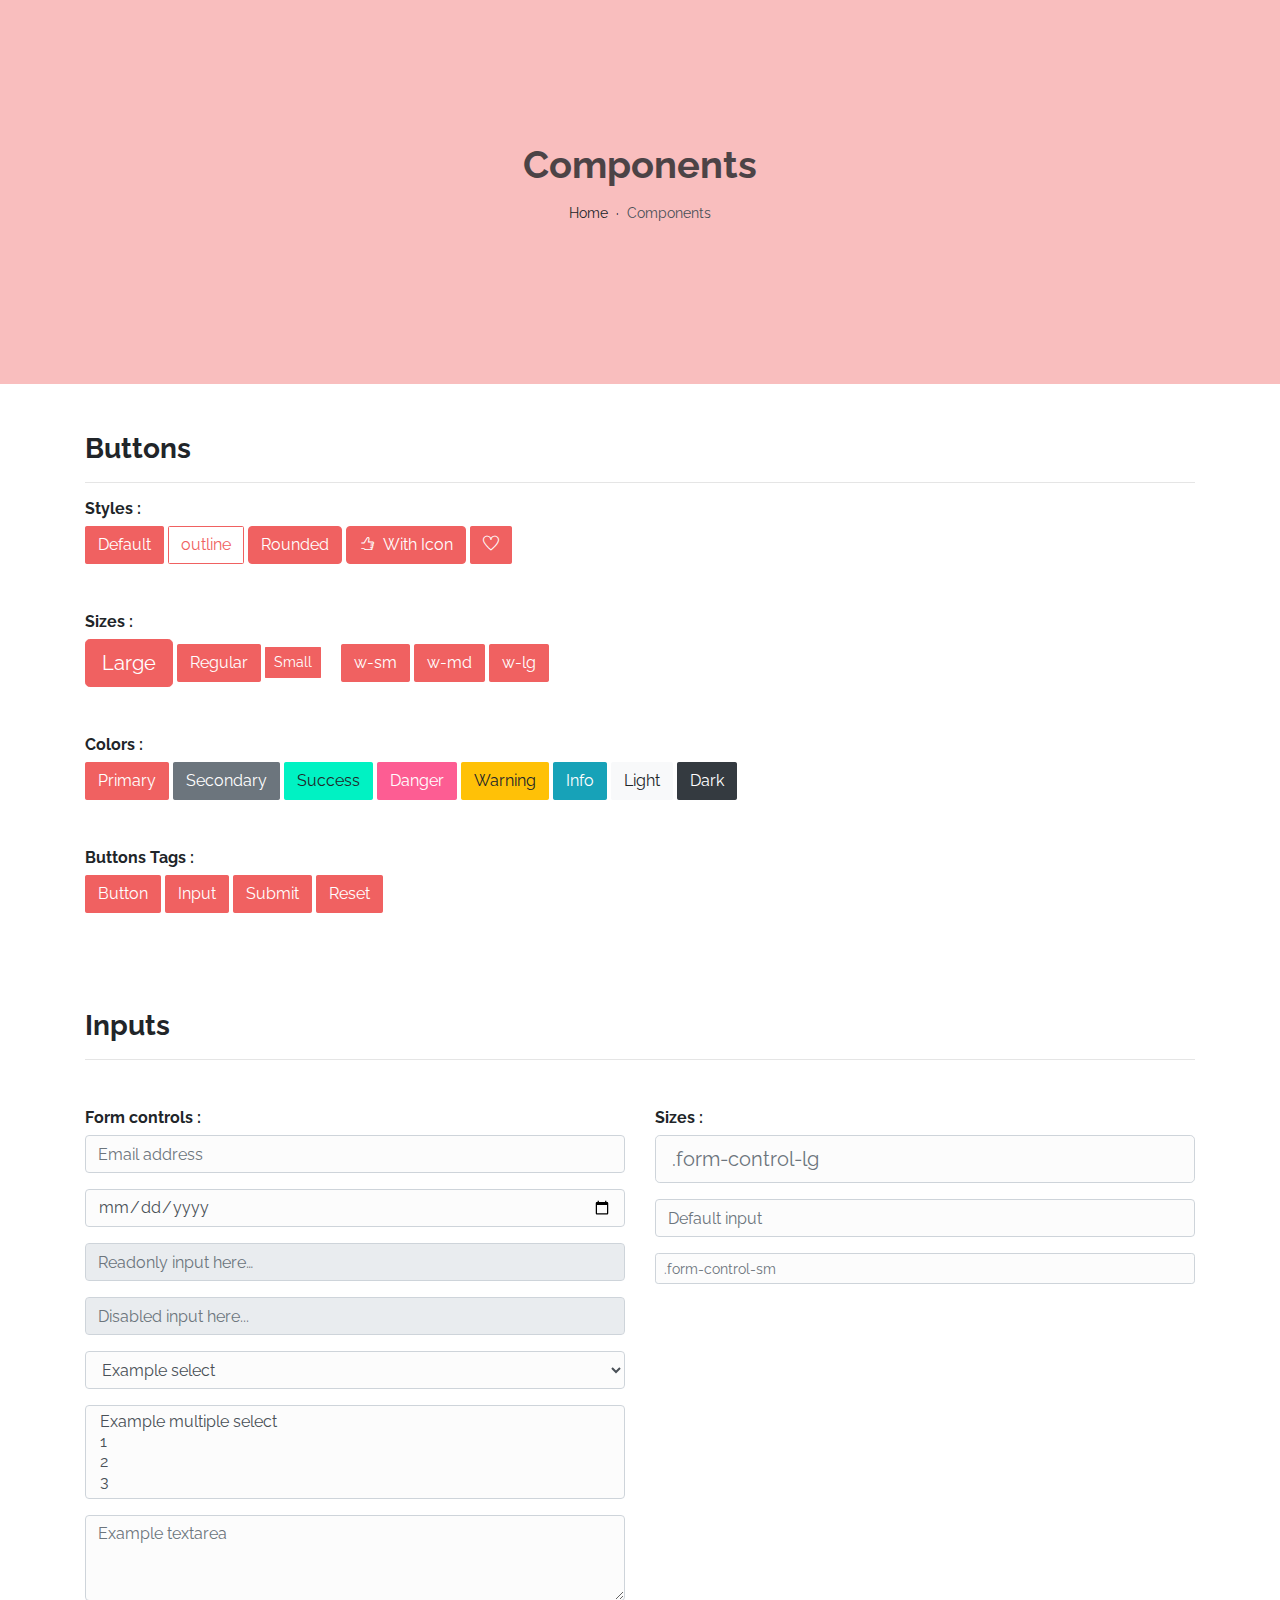
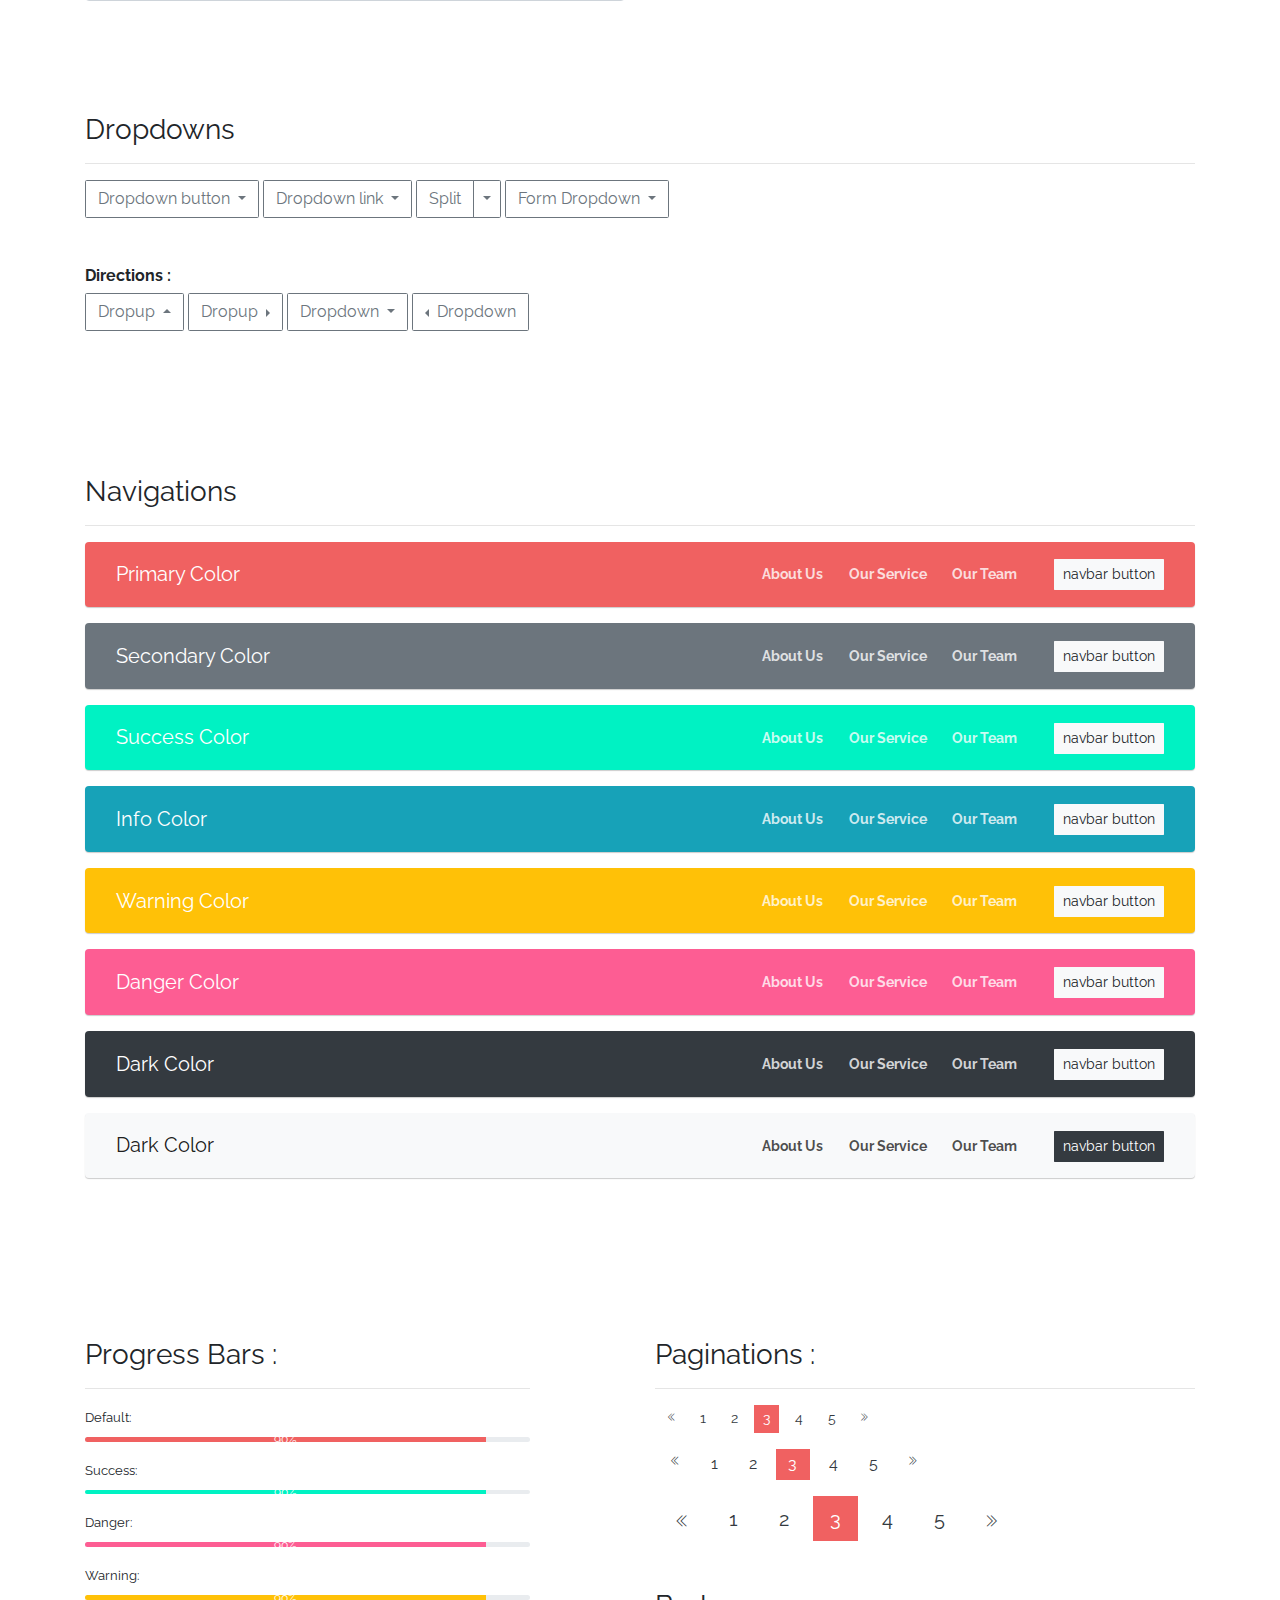
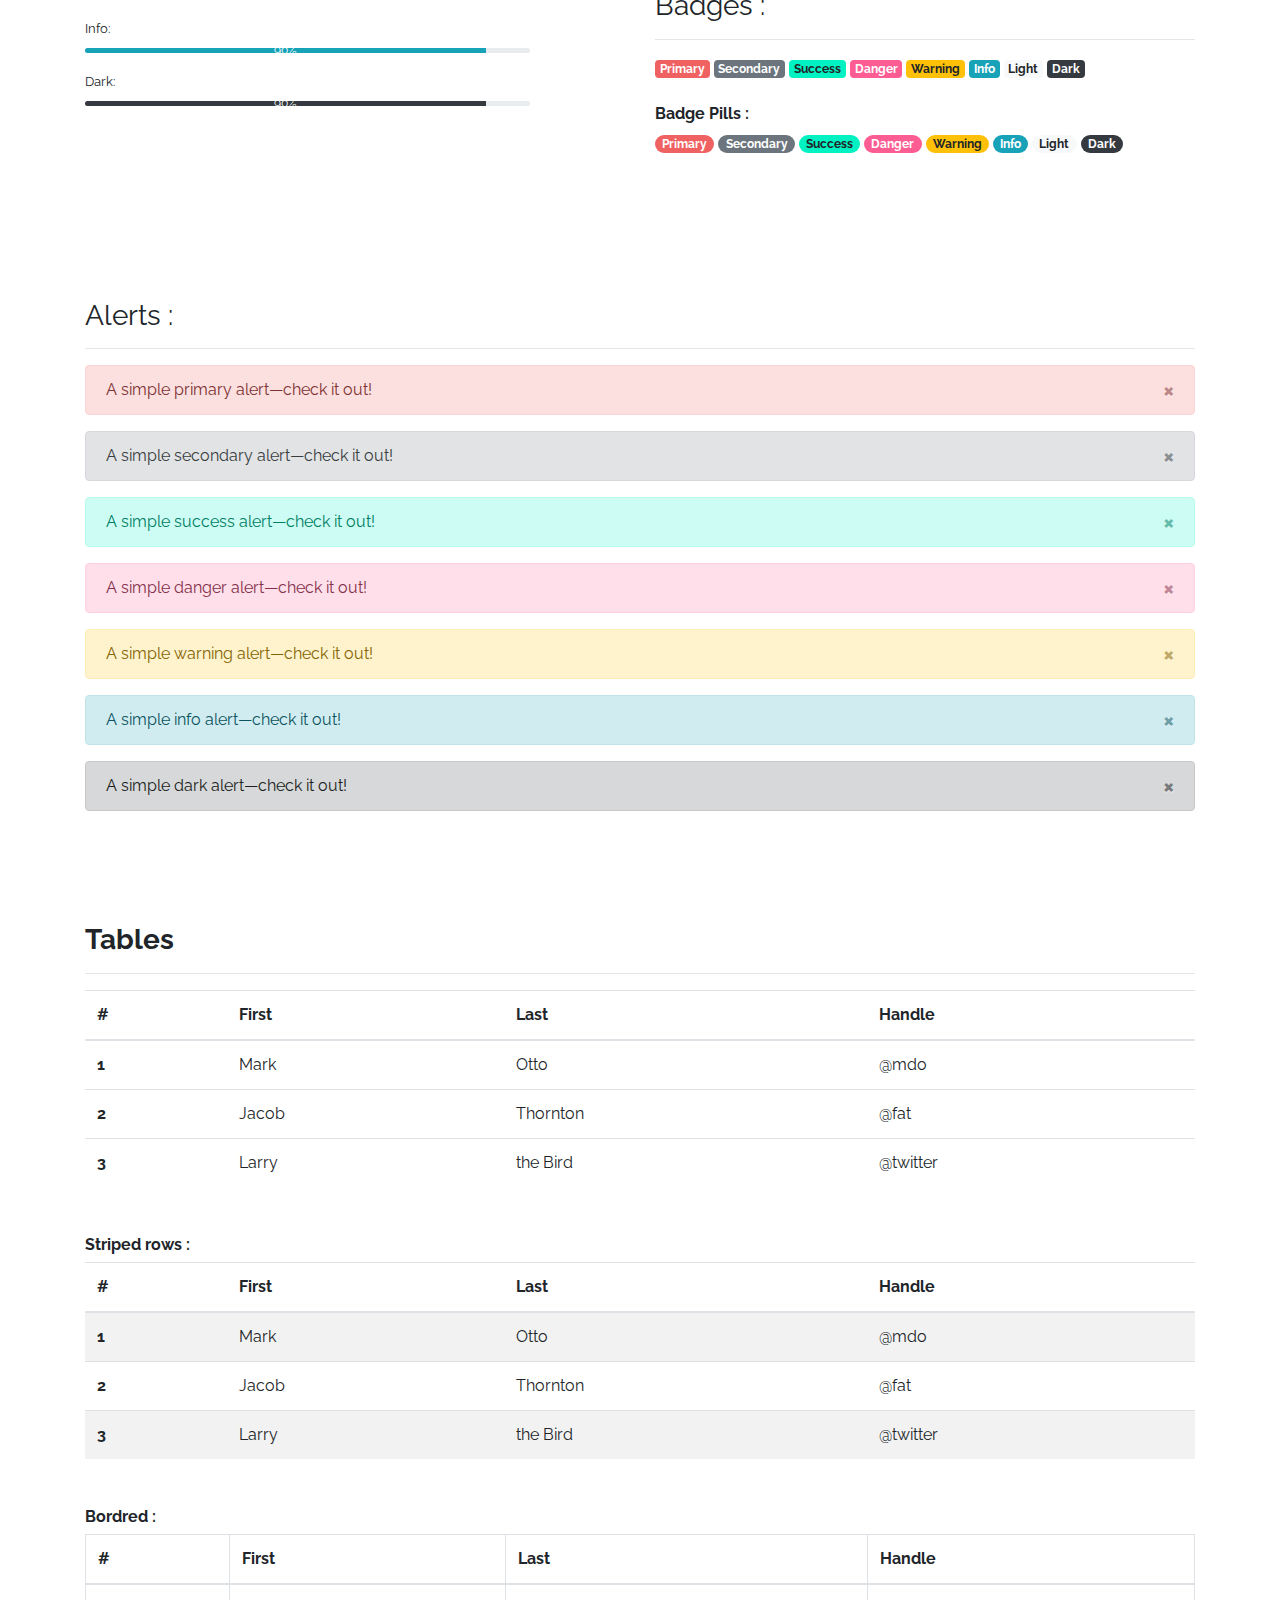
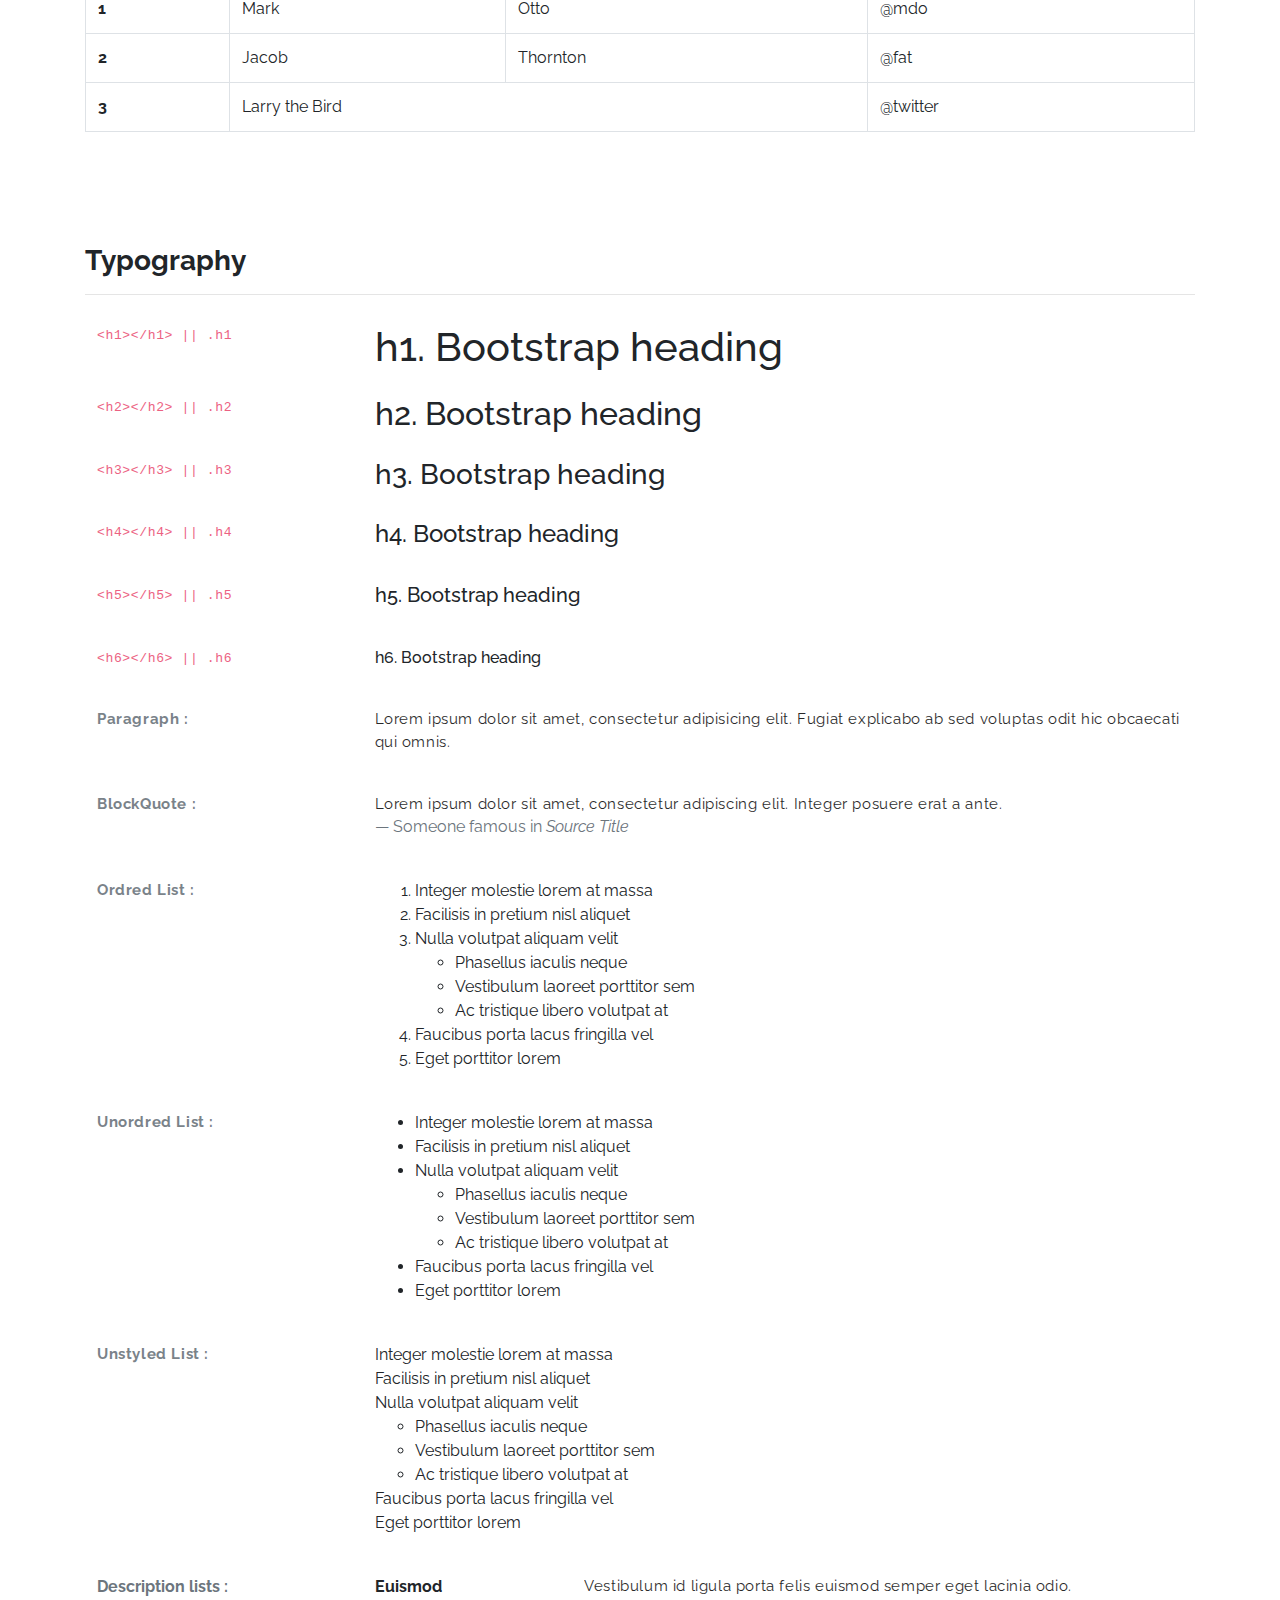
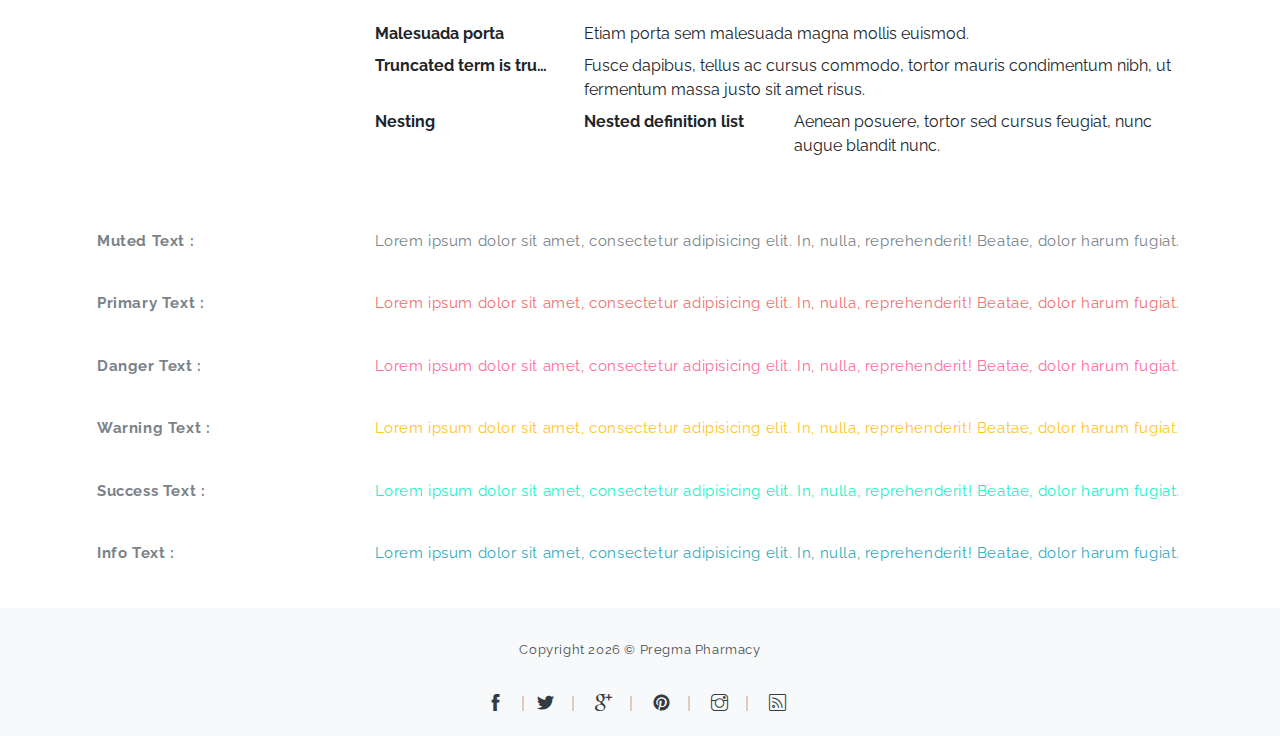
==== commit 01a2c81d: "Feat: replaced dummy properties" ====
--- a/components.html
+++ b/components.html
@@ -3,13 +3,13 @@
 <head>
    <meta charset="utf-8">
     <meta name="viewport" content="width=device-width, initial-scale=1, shrink-to-fit=no">
-    <meta name="description" content="Start your development with Ollie landing page.">
-    <meta name="author" content="Devcrud">
-    <title>Ollie Landing page | Components</title>
+    <meta name="description" content="Start your development with Pregma Pharma landing page.">
+    <meta name="author" content="Pregma Pharmacy">
+    <title>Pregma Pharma Landing page | Components</title>
    <!-- font icons -->
    <link rel="stylesheet" href="assets/vendors/themify-icons/css/themify-icons.css">
    <!-- Bootstrap + Steller  -->
-   <link rel="stylesheet" href="assets/css/ollie.css">
+   <link rel="stylesheet" href="assets/css/index.css">
 </head>
 <body>
 
@@ -876,7 +876,7 @@
    <!-- Page Footer -->
     <footer class="footer py-4 bg-light"> 
         <div class="container text-center">
-            <p class="mb-4 small">Copyright <script>document.write(new Date().getFullYear())</script> &copy; <a href="http://www.devcrud.com">DevCRUD</a></p>
+            <p class="mb-4 small">Copyright <script>document.write(new Date().getFullYear())</script> &copy; <a href="http://www.Pregma Pharmacy.com">Pregma Pharmacy</a></p>
             <div class="social-links">
                 <a href="javascript:void(0)" class="text-dark"><i class="ti-facebook"></i></a>
                 <a href="javascript:void(0)" class="text-dark"><i class="ti-twitter-alt"></i></a>
--- a/assets/css/index.css
+++ b/assets/css/index.css
@@ -0,0 +1,11703 @@
+@charset "UTF-8";
+/*!
+=========================================================
+* Pregma Pharma Landing page
+=========================================================
+
+* Copyright: 2022 Pregma Pharmacy (https://Pregma Pharmacy.com)
+* Licensed: (https://Pregma Pharmacy.com/licenses)
+* Coded by www.Pregma Pharmacy.com
+
+=========================================================
+
+* The above copyright notice and this permission notice shall be included in all copies or substantial portions of the Software.
+*/
+@import url("https://fonts.googleapis.com/css?family=Raleway:100,100i,200,200i,400,400i,700,700i,900,900i");
+:root {
+  --blue: #007bff;
+  --indigo: #6610f2;
+  --purple: #6f42c1;
+  --pink: #eb5175;
+  --red: #FD5D93;
+  --orange: #f06161;
+  --yellow: #ffc107;
+  --green: #00F2C3;
+  --teal: #20c997;
+  --cyan: #17a2b8;
+  --white: #fff;
+  --gray: #6c757d;
+  --gray-dark: #343a40;
+  --primary: #f06161;
+  --secondary: #6c757d;
+  --success: #00F2C3;
+  --info: #17a2b8;
+  --warning: #ffc107;
+  --danger: #FD5D93;
+  --light: #f8f9fa;
+  --dark: #343a40;
+  --breakpoint-xs: 0;
+  --breakpoint-sm: 576px;
+  --breakpoint-md: 768px;
+  --breakpoint-lg: 992px;
+  --breakpoint-xl: 1200px;
+  --font-family-sans-serif: "Raleway", sans-serif;
+  --font-family-monospace: SFMono-Regular, Menlo, Monaco, Consolas, "Liberation Mono", "Courier New", monospace;
+}
+
+*,
+*::before,
+*::after {
+  box-sizing: border-box;
+}
+
+html {
+  font-family: sans-serif;
+  line-height: 1.15;
+  -webkit-text-size-adjust: 100%;
+  -webkit-tap-highlight-color: rgba(0, 0, 0, 0);
+}
+
+article, aside, figcaption, figure, footer, header, hgroup, main, nav, section {
+  display: block;
+}
+
+body {
+  margin: 0;
+  font-family: "Raleway", sans-serif;
+  font-size: 1rem;
+  font-weight: 400;
+  line-height: 1.5;
+  color: #212529;
+  text-align: left;
+  background-color: #fff;
+}
+
+[tabindex="-1"]:focus {
+  outline: 0 !important;
+}
+
+hr {
+  box-sizing: content-box;
+  height: 0;
+  overflow: visible;
+}
+
+h1, h2, h3, h4, h5, h6 {
+  margin-top: 0;
+  margin-bottom: 0.5rem;
+}
+
+p {
+  margin-top: 0;
+  margin-bottom: 1rem;
+}
+
+abbr[title],
+abbr[data-original-title] {
+  text-decoration: underline;
+  -webkit-text-decoration: underline dotted;
+          text-decoration: underline dotted;
+  cursor: help;
+  border-bottom: 0;
+  -webkit-text-decoration-skip-ink: none;
+          text-decoration-skip-ink: none;
+}
+
+address {
+  margin-bottom: 1rem;
+  font-style: normal;
+  line-height: inherit;
+}
+
+ol,
+ul,
+dl {
+  margin-top: 0;
+  margin-bottom: 1rem;
+}
+
+ol ol,
+ul ul,
+ol ul,
+ul ol {
+  margin-bottom: 0;
+}
+
+dt {
+  font-weight: 700;
+}
+
+dd {
+  margin-bottom: .5rem;
+  margin-left: 0;
+}
+
+blockquote {
+  margin: 0 0 1rem;
+}
+
+b,
+strong {
+  font-weight: bolder;
+}
+
+small {
+  font-size: 80%;
+}
+
+sub,
+sup {
+  position: relative;
+  font-size: 75%;
+  line-height: 0;
+  vertical-align: baseline;
+}
+
+sub {
+  bottom: -.25em;
+}
+
+sup {
+  top: -.5em;
+}
+
+a {
+  color: #f06161;
+  text-decoration: none;
+  background-color: transparent;
+}
+
+a:hover {
+  color: #e91b1b;
+  text-decoration: none;
+}
+
+a:not([href]):not([tabindex]) {
+  color: inherit;
+  text-decoration: none;
+}
+
+a:not([href]):not([tabindex]):hover, a:not([href]):not([tabindex]):focus {
+  color: inherit;
+  text-decoration: none;
+}
+
+a:not([href]):not([tabindex]):focus {
+  outline: 0;
+}
+
+pre,
+code,
+kbd,
+samp {
+  font-family: SFMono-Regular, Menlo, Monaco, Consolas, "Liberation Mono", "Courier New", monospace;
+  font-size: 1em;
+}
+
+pre {
+  margin-top: 0;
+  margin-bottom: 1rem;
+  overflow: auto;
+}
+
+figure {
+  margin: 0 0 1rem;
+}
+
+img {
+  vertical-align: middle;
+  border-style: none;
+}
+
+svg {
+  overflow: hidden;
+  vertical-align: middle;
+}
+
+table {
+  border-collapse: collapse;
+}
+
+caption {
+  padding-top: 0.75rem;
+  padding-bottom: 0.75rem;
+  color: #6c757d;
+  text-align: left;
+  caption-side: bottom;
+}
+
+th {
+  text-align: inherit;
+}
+
+label {
+  display: inline-block;
+  margin-bottom: 0.5rem;
+}
+
+button {
+  border-radius: 0;
+}
+
+button:focus {
+  outline: 1px dotted;
+  outline: 5px auto -webkit-focus-ring-color;
+}
+
+input,
+button,
+select,
+optgroup,
+textarea {
+  margin: 0;
+  font-family: inherit;
+  font-size: inherit;
+  line-height: inherit;
+}
+
+button,
+input {
+  overflow: visible;
+}
+
+button,
+select {
+  text-transform: none;
+}
+
+select {
+  word-wrap: normal;
+}
+
+button,
+[type="button"],
+[type="reset"],
+[type="submit"] {
+  -webkit-appearance: button;
+}
+
+button:not(:disabled),
+[type="button"]:not(:disabled),
+[type="reset"]:not(:disabled),
+[type="submit"]:not(:disabled) {
+  cursor: pointer;
+}
+
+button::-moz-focus-inner,
+[type="button"]::-moz-focus-inner,
+[type="reset"]::-moz-focus-inner,
+[type="submit"]::-moz-focus-inner {
+  padding: 0;
+  border-style: none;
+}
+
+input[type="radio"],
+input[type="checkbox"] {
+  box-sizing: border-box;
+  padding: 0;
+}
+
+input[type="date"],
+input[type="time"],
+input[type="datetime-local"],
+input[type="month"] {
+  -webkit-appearance: listbox;
+}
+
+textarea {
+  overflow: auto;
+  resize: vertical;
+}
+
+fieldset {
+  min-width: 0;
+  padding: 0;
+  margin: 0;
+  border: 0;
+}
+
+legend {
+  display: block;
+  width: 100%;
+  max-width: 100%;
+  padding: 0;
+  margin-bottom: .5rem;
+  font-size: 1.5rem;
+  line-height: inherit;
+  color: inherit;
+  white-space: normal;
+}
+
+progress {
+  vertical-align: baseline;
+}
+
+[type="number"]::-webkit-inner-spin-button,
+[type="number"]::-webkit-outer-spin-button {
+  height: auto;
+}
+
+[type="search"] {
+  outline-offset: -2px;
+  -webkit-appearance: none;
+}
+
+[type="search"]::-webkit-search-decoration {
+  -webkit-appearance: none;
+}
+
+::-webkit-file-upload-button {
+  font: inherit;
+  -webkit-appearance: button;
+}
+
+output {
+  display: inline-block;
+}
+
+summary {
+  display: list-item;
+  cursor: pointer;
+}
+
+template {
+  display: none;
+}
+
+[hidden] {
+  display: none !important;
+}
+
+h1, h2, h3, h4, h5, h6,
+.h1, .h2, .h3, .h4, .h5, .h6 {
+  margin-bottom: 0.5rem;
+  font-weight: 500;
+  line-height: 1.2;
+}
+
+h1, .h1 {
+  font-size: 2.5rem;
+}
+
+h2, .h2 {
+  font-size: 2rem;
+}
+
+h3, .h3 {
+  font-size: 1.75rem;
+}
+
+h4, .h4 {
+  font-size: 1.5rem;
+}
+
+h5, .h5 {
+  font-size: 1.25rem;
+}
+
+h6, .h6 {
+  font-size: 1rem;
+}
+
+.lead {
+  font-size: 1.25rem;
+  font-weight: 300;
+}
+
+.display-1 {
+  font-size: 6rem;
+  font-weight: 300;
+  line-height: 1.2;
+}
+
+.display-2 {
+  font-size: 5.5rem;
+  font-weight: 300;
+  line-height: 1.2;
+}
+
+.display-3 {
+  font-size: 4.5rem;
+  font-weight: 300;
+  line-height: 1.2;
+}
+
+.display-4 {
+  font-size: 3.5rem;
+  font-weight: 300;
+  line-height: 1.2;
+}
+
+hr {
+  margin-top: 1rem;
+  margin-bottom: 1rem;
+  border: 0;
+  border-top: 1px solid rgba(0, 0, 0, 0.1);
+}
+
+small,
+.small {
+  font-size: 80%;
+  font-weight: 400;
+}
+
+mark,
+.mark {
+  padding: 0.2em;
+  background-color: #fcf8e3;
+}
+
+.list-unstyled {
+  padding-left: 0;
+  list-style: none;
+}
+
+.list-inline {
+  padding-left: 0;
+  list-style: none;
+}
+
+.list-inline-item {
+  display: inline-block;
+}
+
+.list-inline-item:not(:last-child) {
+  margin-right: 0.5rem;
+}
+
+.initialism {
+  font-size: 90%;
+  text-transform: uppercase;
+}
+
+.blockquote {
+  margin-bottom: 1rem;
+  font-size: 1.25rem;
+}
+
+.blockquote-footer {
+  display: block;
+  font-size: 80%;
+  color: #6c757d;
+}
+
+.blockquote-footer::before {
+  content: "\2014\00A0";
+}
+
+.img-fluid {
+  max-width: 100%;
+  height: auto;
+}
+
+.img-thumbnail {
+  padding: 0.25rem;
+  background-color: #fff;
+  border: 1px solid #dee2e6;
+  border-radius: 0.25rem;
+  max-width: 100%;
+  height: auto;
+}
+
+.figure {
+  display: inline-block;
+}
+
+.figure-img {
+  margin-bottom: 0.5rem;
+  line-height: 1;
+}
+
+.figure-caption {
+  font-size: 90%;
+  color: #6c757d;
+}
+
+code {
+  font-size: 87.5%;
+  color: #eb5175;
+  word-break: break-word;
+}
+
+a > code {
+  color: inherit;
+}
+
+kbd {
+  padding: 0.2rem 0.4rem;
+  font-size: 87.5%;
+  color: #fff;
+  background-color: #212529;
+  border-radius: 0.2rem;
+}
+
+kbd kbd {
+  padding: 0;
+  font-size: 100%;
+  font-weight: 700;
+}
+
+pre {
+  display: block;
+  font-size: 87.5%;
+  color: #212529;
+}
+
+pre code {
+  font-size: inherit;
+  color: inherit;
+  word-break: normal;
+}
+
+.pre-scrollable {
+  max-height: 340px;
+  overflow-y: scroll;
+}
+
+.container {
+  width: 100%;
+  padding-right: 15px;
+  padding-left: 15px;
+  margin-right: auto;
+  margin-left: auto;
+}
+
+@media (min-width: 576px) {
+  .container {
+    max-width: 540px;
+  }
+}
+
+@media (min-width: 768px) {
+  .container {
+    max-width: 720px;
+  }
+}
+
+@media (min-width: 992px) {
+  .container {
+    max-width: 960px;
+  }
+}
+
+@media (min-width: 1200px) {
+  .container {
+    max-width: 1140px;
+  }
+}
+
+.container-fluid {
+  width: 100%;
+  padding-right: 15px;
+  padding-left: 15px;
+  margin-right: auto;
+  margin-left: auto;
+}
+
+.row {
+  display: -webkit-box;
+  display: -webkit-flex;
+  display: -ms-flexbox;
+  display: flex;
+  -webkit-flex-wrap: wrap;
+      -ms-flex-wrap: wrap;
+          flex-wrap: wrap;
+  margin-right: -15px;
+  margin-left: -15px;
+}
+
+.no-gutters {
+  margin-right: 0;
+  margin-left: 0;
+}
+
+.no-gutters > .col,
+.no-gutters > [class*="col-"] {
+  padding-right: 0;
+  padding-left: 0;
+}
+
+.col-1, .col-2, .col-3, .col-4, .col-5, .col-6, .col-7, .col-8, .col-9, .col-10, .col-11, .col-12, .col,
+.col-auto, .col-sm-1, .col-sm-2, .col-sm-3, .col-sm-4, .col-sm-5, .col-sm-6, .col-sm-7, .col-sm-8, .col-sm-9, .col-sm-10, .col-sm-11, .col-sm-12, .col-sm,
+.col-sm-auto, .col-md-1, .col-md-2, .col-md-3, .col-md-4, .col-md-5, .col-md-6, .col-md-7, .col-md-8, .col-md-9, .col-md-10, .col-md-11, .col-md-12, .col-md,
+.col-md-auto, .col-lg-1, .col-lg-2, .col-lg-3, .col-lg-4, .col-lg-5, .col-lg-6, .col-lg-7, .col-lg-8, .col-lg-9, .col-lg-10, .col-lg-11, .col-lg-12, .col-lg,
+.col-lg-auto, .col-xl-1, .col-xl-2, .col-xl-3, .col-xl-4, .col-xl-5, .col-xl-6, .col-xl-7, .col-xl-8, .col-xl-9, .col-xl-10, .col-xl-11, .col-xl-12, .col-xl,
+.col-xl-auto {
+  position: relative;
+  width: 100%;
+  padding-right: 15px;
+  padding-left: 15px;
+}
+
+.col {
+  -webkit-flex-basis: 0;
+      -ms-flex-preferred-size: 0;
+          flex-basis: 0;
+  -webkit-box-flex: 1;
+  -webkit-flex-grow: 1;
+      -ms-flex-positive: 1;
+          flex-grow: 1;
+  max-width: 100%;
+}
+
+.col-auto {
+  -webkit-box-flex: 0;
+  -webkit-flex: 0 0 auto;
+      -ms-flex: 0 0 auto;
+          flex: 0 0 auto;
+  width: auto;
+  max-width: 100%;
+}
+
+.col-1 {
+  -webkit-box-flex: 0;
+  -webkit-flex: 0 0 8.33333%;
+      -ms-flex: 0 0 8.33333%;
+          flex: 0 0 8.33333%;
+  max-width: 8.33333%;
+}
+
+.col-2 {
+  -webkit-box-flex: 0;
+  -webkit-flex: 0 0 16.66667%;
+      -ms-flex: 0 0 16.66667%;
+          flex: 0 0 16.66667%;
+  max-width: 16.66667%;
+}
+
+.col-3 {
+  -webkit-box-flex: 0;
+  -webkit-flex: 0 0 25%;
+      -ms-flex: 0 0 25%;
+          flex: 0 0 25%;
+  max-width: 25%;
+}
+
+.col-4 {
+  -webkit-box-flex: 0;
+  -webkit-flex: 0 0 33.33333%;
+      -ms-flex: 0 0 33.33333%;
+          flex: 0 0 33.33333%;
+  max-width: 33.33333%;
+}
+
+.col-5 {
+  -webkit-box-flex: 0;
+  -webkit-flex: 0 0 41.66667%;
+      -ms-flex: 0 0 41.66667%;
+          flex: 0 0 41.66667%;
+  max-width: 41.66667%;
+}
+
+.col-6 {
+  -webkit-box-flex: 0;
+  -webkit-flex: 0 0 50%;
+      -ms-flex: 0 0 50%;
+          flex: 0 0 50%;
+  max-width: 50%;
+}
+
+.col-7 {
+  -webkit-box-flex: 0;
+  -webkit-flex: 0 0 58.33333%;
+      -ms-flex: 0 0 58.33333%;
+          flex: 0 0 58.33333%;
+  max-width: 58.33333%;
+}
+
+.col-8 {
+  -webkit-box-flex: 0;
+  -webkit-flex: 0 0 66.66667%;
+      -ms-flex: 0 0 66.66667%;
+          flex: 0 0 66.66667%;
+  max-width: 66.66667%;
+}
+
+.col-9 {
+  -webkit-box-flex: 0;
+  -webkit-flex: 0 0 75%;
+      -ms-flex: 0 0 75%;
+          flex: 0 0 75%;
+  max-width: 75%;
+}
+
+.col-10 {
+  -webkit-box-flex: 0;
+  -webkit-flex: 0 0 83.33333%;
+      -ms-flex: 0 0 83.33333%;
+          flex: 0 0 83.33333%;
+  max-width: 83.33333%;
+}
+
+.col-11 {
+  -webkit-box-flex: 0;
+  -webkit-flex: 0 0 91.66667%;
+      -ms-flex: 0 0 91.66667%;
+          flex: 0 0 91.66667%;
+  max-width: 91.66667%;
+}
+
+.col-12 {
+  -webkit-box-flex: 0;
+  -webkit-flex: 0 0 100%;
+      -ms-flex: 0 0 100%;
+          flex: 0 0 100%;
+  max-width: 100%;
+}
+
+.order-first {
+  -webkit-box-ordinal-group: 0;
+  -webkit-order: -1;
+      -ms-flex-order: -1;
+          order: -1;
+}
+
+.order-last {
+  -webkit-box-ordinal-group: 14;
+  -webkit-order: 13;
+      -ms-flex-order: 13;
+          order: 13;
+}
+
+.order-0 {
+  -webkit-box-ordinal-group: 1;
+  -webkit-order: 0;
+      -ms-flex-order: 0;
+          order: 0;
+}
+
+.order-1 {
+  -webkit-box-ordinal-group: 2;
+  -webkit-order: 1;
+      -ms-flex-order: 1;
+          order: 1;
+}
+
+.order-2 {
+  -webkit-box-ordinal-group: 3;
+  -webkit-order: 2;
+      -ms-flex-order: 2;
+          order: 2;
+}
+
+.order-3 {
+  -webkit-box-ordinal-group: 4;
+  -webkit-order: 3;
+      -ms-flex-order: 3;
+          order: 3;
+}
+
+.order-4 {
+  -webkit-box-ordinal-group: 5;
+  -webkit-order: 4;
+      -ms-flex-order: 4;
+          order: 4;
+}
+
+.order-5 {
+  -webkit-box-ordinal-group: 6;
+  -webkit-order: 5;
+      -ms-flex-order: 5;
+          order: 5;
+}
+
+.order-6 {
+  -webkit-box-ordinal-group: 7;
+  -webkit-order: 6;
+      -ms-flex-order: 6;
+          order: 6;
+}
+
+.order-7 {
+  -webkit-box-ordinal-group: 8;
+  -webkit-order: 7;
+      -ms-flex-order: 7;
+          order: 7;
+}
+
+.order-8 {
+  -webkit-box-ordinal-group: 9;
+  -webkit-order: 8;
+      -ms-flex-order: 8;
+          order: 8;
+}
+
+.order-9 {
+  -webkit-box-ordinal-group: 10;
+  -webkit-order: 9;
+      -ms-flex-order: 9;
+          order: 9;
+}
+
+.order-10 {
+  -webkit-box-ordinal-group: 11;
+  -webkit-order: 10;
+      -ms-flex-order: 10;
+          order: 10;
+}
+
+.order-11 {
+  -webkit-box-ordinal-group: 12;
+  -webkit-order: 11;
+      -ms-flex-order: 11;
+          order: 11;
+}
+
+.order-12 {
+  -webkit-box-ordinal-group: 13;
+  -webkit-order: 12;
+      -ms-flex-order: 12;
+          order: 12;
+}
+
+.offset-1 {
+  margin-left: 8.33333%;
+}
+
+.offset-2 {
+  margin-left: 16.66667%;
+}
+
+.offset-3 {
+  margin-left: 25%;
+}
+
+.offset-4 {
+  margin-left: 33.33333%;
+}
+
+.offset-5 {
+  margin-left: 41.66667%;
+}
+
+.offset-6 {
+  margin-left: 50%;
+}
+
+.offset-7 {
+  margin-left: 58.33333%;
+}
+
+.offset-8 {
+  margin-left: 66.66667%;
+}
+
+.offset-9 {
+  margin-left: 75%;
+}
+
+.offset-10 {
+  margin-left: 83.33333%;
+}
+
+.offset-11 {
+  margin-left: 91.66667%;
+}
+
+@media (min-width: 576px) {
+  .col-sm {
+    -webkit-flex-basis: 0;
+        -ms-flex-preferred-size: 0;
+            flex-basis: 0;
+    -webkit-box-flex: 1;
+    -webkit-flex-grow: 1;
+        -ms-flex-positive: 1;
+            flex-grow: 1;
+    max-width: 100%;
+  }
+  .col-sm-auto {
+    -webkit-box-flex: 0;
+    -webkit-flex: 0 0 auto;
+        -ms-flex: 0 0 auto;
+            flex: 0 0 auto;
+    width: auto;
+    max-width: 100%;
+  }
+  .col-sm-1 {
+    -webkit-box-flex: 0;
+    -webkit-flex: 0 0 8.33333%;
+        -ms-flex: 0 0 8.33333%;
+            flex: 0 0 8.33333%;
+    max-width: 8.33333%;
+  }
+  .col-sm-2 {
+    -webkit-box-flex: 0;
+    -webkit-flex: 0 0 16.66667%;
+        -ms-flex: 0 0 16.66667%;
+            flex: 0 0 16.66667%;
+    max-width: 16.66667%;
+  }
+  .col-sm-3 {
+    -webkit-box-flex: 0;
+    -webkit-flex: 0 0 25%;
+        -ms-flex: 0 0 25%;
+            flex: 0 0 25%;
+    max-width: 25%;
+  }
+  .col-sm-4 {
+    -webkit-box-flex: 0;
+    -webkit-flex: 0 0 33.33333%;
+        -ms-flex: 0 0 33.33333%;
+            flex: 0 0 33.33333%;
+    max-width: 33.33333%;
+  }
+  .col-sm-5 {
+    -webkit-box-flex: 0;
+    -webkit-flex: 0 0 41.66667%;
+        -ms-flex: 0 0 41.66667%;
+            flex: 0 0 41.66667%;
+    max-width: 41.66667%;
+  }
+  .col-sm-6 {
+    -webkit-box-flex: 0;
+    -webkit-flex: 0 0 50%;
+        -ms-flex: 0 0 50%;
+            flex: 0 0 50%;
+    max-width: 50%;
+  }
+  .col-sm-7 {
+    -webkit-box-flex: 0;
+    -webkit-flex: 0 0 58.33333%;
+        -ms-flex: 0 0 58.33333%;
+            flex: 0 0 58.33333%;
+    max-width: 58.33333%;
+  }
+  .col-sm-8 {
+    -webkit-box-flex: 0;
+    -webkit-flex: 0 0 66.66667%;
+        -ms-flex: 0 0 66.66667%;
+            flex: 0 0 66.66667%;
+    max-width: 66.66667%;
+  }
+  .col-sm-9 {
+    -webkit-box-flex: 0;
+    -webkit-flex: 0 0 75%;
+        -ms-flex: 0 0 75%;
+            flex: 0 0 75%;
+    max-width: 75%;
+  }
+  .col-sm-10 {
+    -webkit-box-flex: 0;
+    -webkit-flex: 0 0 83.33333%;
+        -ms-flex: 0 0 83.33333%;
+            flex: 0 0 83.33333%;
+    max-width: 83.33333%;
+  }
+  .col-sm-11 {
+    -webkit-box-flex: 0;
+    -webkit-flex: 0 0 91.66667%;
+        -ms-flex: 0 0 91.66667%;
+            flex: 0 0 91.66667%;
+    max-width: 91.66667%;
+  }
+  .col-sm-12 {
+    -webkit-box-flex: 0;
+    -webkit-flex: 0 0 100%;
+        -ms-flex: 0 0 100%;
+            flex: 0 0 100%;
+    max-width: 100%;
+  }
+  .order-sm-first {
+    -webkit-box-ordinal-group: 0;
+    -webkit-order: -1;
+        -ms-flex-order: -1;
+            order: -1;
+  }
+  .order-sm-last {
+    -webkit-box-ordinal-group: 14;
+    -webkit-order: 13;
+        -ms-flex-order: 13;
+            order: 13;
+  }
+  .order-sm-0 {
+    -webkit-box-ordinal-group: 1;
+    -webkit-order: 0;
+        -ms-flex-order: 0;
+            order: 0;
+  }
+  .order-sm-1 {
+    -webkit-box-ordinal-group: 2;
+    -webkit-order: 1;
+        -ms-flex-order: 1;
+            order: 1;
+  }
+  .order-sm-2 {
+    -webkit-box-ordinal-group: 3;
+    -webkit-order: 2;
+        -ms-flex-order: 2;
+            order: 2;
+  }
+  .order-sm-3 {
+    -webkit-box-ordinal-group: 4;
+    -webkit-order: 3;
+        -ms-flex-order: 3;
+            order: 3;
+  }
+  .order-sm-4 {
+    -webkit-box-ordinal-group: 5;
+    -webkit-order: 4;
+        -ms-flex-order: 4;
+            order: 4;
+  }
+  .order-sm-5 {
+    -webkit-box-ordinal-group: 6;
+    -webkit-order: 5;
+        -ms-flex-order: 5;
+            order: 5;
+  }
+  .order-sm-6 {
+    -webkit-box-ordinal-group: 7;
+    -webkit-order: 6;
+        -ms-flex-order: 6;
+            order: 6;
+  }
+  .order-sm-7 {
+    -webkit-box-ordinal-group: 8;
+    -webkit-order: 7;
+        -ms-flex-order: 7;
+            order: 7;
+  }
+  .order-sm-8 {
+    -webkit-box-ordinal-group: 9;
+    -webkit-order: 8;
+        -ms-flex-order: 8;
+            order: 8;
+  }
+  .order-sm-9 {
+    -webkit-box-ordinal-group: 10;
+    -webkit-order: 9;
+        -ms-flex-order: 9;
+            order: 9;
+  }
+  .order-sm-10 {
+    -webkit-box-ordinal-group: 11;
+    -webkit-order: 10;
+        -ms-flex-order: 10;
+            order: 10;
+  }
+  .order-sm-11 {
+    -webkit-box-ordinal-group: 12;
+    -webkit-order: 11;
+        -ms-flex-order: 11;
+            order: 11;
+  }
+  .order-sm-12 {
+    -webkit-box-ordinal-group: 13;
+    -webkit-order: 12;
+        -ms-flex-order: 12;
+            order: 12;
+  }
+  .offset-sm-0 {
+    margin-left: 0;
+  }
+  .offset-sm-1 {
+    margin-left: 8.33333%;
+  }
+  .offset-sm-2 {
+    margin-left: 16.66667%;
+  }
+  .offset-sm-3 {
+    margin-left: 25%;
+  }
+  .offset-sm-4 {
+    margin-left: 33.33333%;
+  }
+  .offset-sm-5 {
+    margin-left: 41.66667%;
+  }
+  .offset-sm-6 {
+    margin-left: 50%;
+  }
+  .offset-sm-7 {
+    margin-left: 58.33333%;
+  }
+  .offset-sm-8 {
+    margin-left: 66.66667%;
+  }
+  .offset-sm-9 {
+    margin-left: 75%;
+  }
+  .offset-sm-10 {
+    margin-left: 83.33333%;
+  }
+  .offset-sm-11 {
+    margin-left: 91.66667%;
+  }
+}
+
+@media (min-width: 768px) {
+  .col-md {
+    -webkit-flex-basis: 0;
+        -ms-flex-preferred-size: 0;
+            flex-basis: 0;
+    -webkit-box-flex: 1;
+    -webkit-flex-grow: 1;
+        -ms-flex-positive: 1;
+            flex-grow: 1;
+    max-width: 100%;
+  }
+  .col-md-auto {
+    -webkit-box-flex: 0;
+    -webkit-flex: 0 0 auto;
+        -ms-flex: 0 0 auto;
+            flex: 0 0 auto;
+    width: auto;
+    max-width: 100%;
+  }
+  .col-md-1 {
+    -webkit-box-flex: 0;
+    -webkit-flex: 0 0 8.33333%;
+        -ms-flex: 0 0 8.33333%;
+            flex: 0 0 8.33333%;
+    max-width: 8.33333%;
+  }
+  .col-md-2 {
+    -webkit-box-flex: 0;
+    -webkit-flex: 0 0 16.66667%;
+        -ms-flex: 0 0 16.66667%;
+            flex: 0 0 16.66667%;
+    max-width: 16.66667%;
+  }
+  .col-md-3 {
+    -webkit-box-flex: 0;
+    -webkit-flex: 0 0 25%;
+        -ms-flex: 0 0 25%;
+            flex: 0 0 25%;
+    max-width: 25%;
+  }
+  .col-md-4 {
+    -webkit-box-flex: 0;
+    -webkit-flex: 0 0 33.33333%;
+        -ms-flex: 0 0 33.33333%;
+            flex: 0 0 33.33333%;
+    max-width: 33.33333%;
+  }
+  .col-md-5 {
+    -webkit-box-flex: 0;
+    -webkit-flex: 0 0 41.66667%;
+        -ms-flex: 0 0 41.66667%;
+            flex: 0 0 41.66667%;
+    max-width: 41.66667%;
+  }
+  .col-md-6 {
+    -webkit-box-flex: 0;
+    -webkit-flex: 0 0 50%;
+        -ms-flex: 0 0 50%;
+            flex: 0 0 50%;
+    max-width: 50%;
+  }
+  .col-md-7 {
+    -webkit-box-flex: 0;
+    -webkit-flex: 0 0 58.33333%;
+        -ms-flex: 0 0 58.33333%;
+            flex: 0 0 58.33333%;
+    max-width: 58.33333%;
+  }
+  .col-md-8 {
+    -webkit-box-flex: 0;
+    -webkit-flex: 0 0 66.66667%;
+        -ms-flex: 0 0 66.66667%;
+            flex: 0 0 66.66667%;
+    max-width: 66.66667%;
+  }
+  .col-md-9 {
+    -webkit-box-flex: 0;
+    -webkit-flex: 0 0 75%;
+        -ms-flex: 0 0 75%;
+            flex: 0 0 75%;
+    max-width: 75%;
+  }
+  .col-md-10 {
+    -webkit-box-flex: 0;
+    -webkit-flex: 0 0 83.33333%;
+        -ms-flex: 0 0 83.33333%;
+            flex: 0 0 83.33333%;
+    max-width: 83.33333%;
+  }
+  .col-md-11 {
+    -webkit-box-flex: 0;
+    -webkit-flex: 0 0 91.66667%;
+        -ms-flex: 0 0 91.66667%;
+            flex: 0 0 91.66667%;
+    max-width: 91.66667%;
+  }
+  .col-md-12 {
+    -webkit-box-flex: 0;
+    -webkit-flex: 0 0 100%;
+        -ms-flex: 0 0 100%;
+            flex: 0 0 100%;
+    max-width: 100%;
+  }
+  .order-md-first {
+    -webkit-box-ordinal-group: 0;
+    -webkit-order: -1;
+        -ms-flex-order: -1;
+            order: -1;
+  }
+  .order-md-last {
+    -webkit-box-ordinal-group: 14;
+    -webkit-order: 13;
+        -ms-flex-order: 13;
+            order: 13;
+  }
+  .order-md-0 {
+    -webkit-box-ordinal-group: 1;
+    -webkit-order: 0;
+        -ms-flex-order: 0;
+            order: 0;
+  }
+  .order-md-1 {
+    -webkit-box-ordinal-group: 2;
+    -webkit-order: 1;
+        -ms-flex-order: 1;
+            order: 1;
+  }
+  .order-md-2 {
+    -webkit-box-ordinal-group: 3;
+    -webkit-order: 2;
+        -ms-flex-order: 2;
+            order: 2;
+  }
+  .order-md-3 {
+    -webkit-box-ordinal-group: 4;
+    -webkit-order: 3;
+        -ms-flex-order: 3;
+            order: 3;
+  }
+  .order-md-4 {
+    -webkit-box-ordinal-group: 5;
+    -webkit-order: 4;
+        -ms-flex-order: 4;
+            order: 4;
+  }
+  .order-md-5 {
+    -webkit-box-ordinal-group: 6;
+    -webkit-order: 5;
+        -ms-flex-order: 5;
+            order: 5;
+  }
+  .order-md-6 {
+    -webkit-box-ordinal-group: 7;
+    -webkit-order: 6;
+        -ms-flex-order: 6;
+            order: 6;
+  }
+  .order-md-7 {
+    -webkit-box-ordinal-group: 8;
+    -webkit-order: 7;
+        -ms-flex-order: 7;
+            order: 7;
+  }
+  .order-md-8 {
+    -webkit-box-ordinal-group: 9;
+    -webkit-order: 8;
+        -ms-flex-order: 8;
+            order: 8;
+  }
+  .order-md-9 {
+    -webkit-box-ordinal-group: 10;
+    -webkit-order: 9;
+        -ms-flex-order: 9;
+            order: 9;
+  }
+  .order-md-10 {
+    -webkit-box-ordinal-group: 11;
+    -webkit-order: 10;
+        -ms-flex-order: 10;
+            order: 10;
+  }
+  .order-md-11 {
+    -webkit-box-ordinal-group: 12;
+    -webkit-order: 11;
+        -ms-flex-order: 11;
+            order: 11;
+  }
+  .order-md-12 {
+    -webkit-box-ordinal-group: 13;
+    -webkit-order: 12;
+        -ms-flex-order: 12;
+            order: 12;
+  }
+  .offset-md-0 {
+    margin-left: 0;
+  }
+  .offset-md-1 {
+    margin-left: 8.33333%;
+  }
+  .offset-md-2 {
+    margin-left: 16.66667%;
+  }
+  .offset-md-3 {
+    margin-left: 25%;
+  }
+  .offset-md-4 {
+    margin-left: 33.33333%;
+  }
+  .offset-md-5 {
+    margin-left: 41.66667%;
+  }
+  .offset-md-6 {
+    margin-left: 50%;
+  }
+  .offset-md-7 {
+    margin-left: 58.33333%;
+  }
+  .offset-md-8 {
+    margin-left: 66.66667%;
+  }
+  .offset-md-9 {
+    margin-left: 75%;
+  }
+  .offset-md-10 {
+    margin-left: 83.33333%;
+  }
+  .offset-md-11 {
+    margin-left: 91.66667%;
+  }
+}
+
+@media (min-width: 992px) {
+  .col-lg {
+    -webkit-flex-basis: 0;
+        -ms-flex-preferred-size: 0;
+            flex-basis: 0;
+    -webkit-box-flex: 1;
+    -webkit-flex-grow: 1;
+        -ms-flex-positive: 1;
+            flex-grow: 1;
+    max-width: 100%;
+  }
+  .col-lg-auto {
+    -webkit-box-flex: 0;
+    -webkit-flex: 0 0 auto;
+        -ms-flex: 0 0 auto;
+            flex: 0 0 auto;
+    width: auto;
+    max-width: 100%;
+  }
+  .col-lg-1 {
+    -webkit-box-flex: 0;
+    -webkit-flex: 0 0 8.33333%;
+        -ms-flex: 0 0 8.33333%;
+            flex: 0 0 8.33333%;
+    max-width: 8.33333%;
+  }
+  .col-lg-2 {
+    -webkit-box-flex: 0;
+    -webkit-flex: 0 0 16.66667%;
+        -ms-flex: 0 0 16.66667%;
+            flex: 0 0 16.66667%;
+    max-width: 16.66667%;
+  }
+  .col-lg-3 {
+    -webkit-box-flex: 0;
+    -webkit-flex: 0 0 25%;
+        -ms-flex: 0 0 25%;
+            flex: 0 0 25%;
+    max-width: 25%;
+  }
+  .col-lg-4 {
+    -webkit-box-flex: 0;
+    -webkit-flex: 0 0 33.33333%;
+        -ms-flex: 0 0 33.33333%;
+            flex: 0 0 33.33333%;
+    max-width: 33.33333%;
+  }
+  .col-lg-5 {
+    -webkit-box-flex: 0;
+    -webkit-flex: 0 0 41.66667%;
+        -ms-flex: 0 0 41.66667%;
+            flex: 0 0 41.66667%;
+    max-width: 41.66667%;
+  }
+  .col-lg-6 {
+    -webkit-box-flex: 0;
+    -webkit-flex: 0 0 50%;
+        -ms-flex: 0 0 50%;
+            flex: 0 0 50%;
+    max-width: 50%;
+  }
+  .col-lg-7 {
+    -webkit-box-flex: 0;
+    -webkit-flex: 0 0 58.33333%;
+        -ms-flex: 0 0 58.33333%;
+            flex: 0 0 58.33333%;
+    max-width: 58.33333%;
+  }
+  .col-lg-8 {
+    -webkit-box-flex: 0;
+    -webkit-flex: 0 0 66.66667%;
+        -ms-flex: 0 0 66.66667%;
+            flex: 0 0 66.66667%;
+    max-width: 66.66667%;
+  }
+  .col-lg-9 {
+    -webkit-box-flex: 0;
+    -webkit-flex: 0 0 75%;
+        -ms-flex: 0 0 75%;
+            flex: 0 0 75%;
+    max-width: 75%;
+  }
+  .col-lg-10 {
+    -webkit-box-flex: 0;
+    -webkit-flex: 0 0 83.33333%;
+        -ms-flex: 0 0 83.33333%;
+            flex: 0 0 83.33333%;
+    max-width: 83.33333%;
+  }
+  .col-lg-11 {
+    -webkit-box-flex: 0;
+    -webkit-flex: 0 0 91.66667%;
+        -ms-flex: 0 0 91.66667%;
+            flex: 0 0 91.66667%;
+    max-width: 91.66667%;
+  }
+  .col-lg-12 {
+    -webkit-box-flex: 0;
+    -webkit-flex: 0 0 100%;
+        -ms-flex: 0 0 100%;
+            flex: 0 0 100%;
+    max-width: 100%;
+  }
+  .order-lg-first {
+    -webkit-box-ordinal-group: 0;
+    -webkit-order: -1;
+        -ms-flex-order: -1;
+            order: -1;
+  }
+  .order-lg-last {
+    -webkit-box-ordinal-group: 14;
+    -webkit-order: 13;
+        -ms-flex-order: 13;
+            order: 13;
+  }
+  .order-lg-0 {
+    -webkit-box-ordinal-group: 1;
+    -webkit-order: 0;
+        -ms-flex-order: 0;
+            order: 0;
+  }
+  .order-lg-1 {
+    -webkit-box-ordinal-group: 2;
+    -webkit-order: 1;
+        -ms-flex-order: 1;
+            order: 1;
+  }
+  .order-lg-2 {
+    -webkit-box-ordinal-group: 3;
+    -webkit-order: 2;
+        -ms-flex-order: 2;
+            order: 2;
+  }
+  .order-lg-3 {
+    -webkit-box-ordinal-group: 4;
+    -webkit-order: 3;
+        -ms-flex-order: 3;
+            order: 3;
+  }
+  .order-lg-4 {
+    -webkit-box-ordinal-group: 5;
+    -webkit-order: 4;
+        -ms-flex-order: 4;
+            order: 4;
+  }
+  .order-lg-5 {
+    -webkit-box-ordinal-group: 6;
+    -webkit-order: 5;
+        -ms-flex-order: 5;
+            order: 5;
+  }
+  .order-lg-6 {
+    -webkit-box-ordinal-group: 7;
+    -webkit-order: 6;
+        -ms-flex-order: 6;
+            order: 6;
+  }
+  .order-lg-7 {
+    -webkit-box-ordinal-group: 8;
+    -webkit-order: 7;
+        -ms-flex-order: 7;
+            order: 7;
+  }
+  .order-lg-8 {
+    -webkit-box-ordinal-group: 9;
+    -webkit-order: 8;
+        -ms-flex-order: 8;
+            order: 8;
+  }
+  .order-lg-9 {
+    -webkit-box-ordinal-group: 10;
+    -webkit-order: 9;
+        -ms-flex-order: 9;
+            order: 9;
+  }
+  .order-lg-10 {
+    -webkit-box-ordinal-group: 11;
+    -webkit-order: 10;
+        -ms-flex-order: 10;
+            order: 10;
+  }
+  .order-lg-11 {
+    -webkit-box-ordinal-group: 12;
+    -webkit-order: 11;
+        -ms-flex-order: 11;
+            order: 11;
+  }
+  .order-lg-12 {
+    -webkit-box-ordinal-group: 13;
+    -webkit-order: 12;
+        -ms-flex-order: 12;
+            order: 12;
+  }
+  .offset-lg-0 {
+    margin-left: 0;
+  }
+  .offset-lg-1 {
+    margin-left: 8.33333%;
+  }
+  .offset-lg-2 {
+    margin-left: 16.66667%;
+  }
+  .offset-lg-3 {
+    margin-left: 25%;
+  }
+  .offset-lg-4 {
+    margin-left: 33.33333%;
+  }
+  .offset-lg-5 {
+    margin-left: 41.66667%;
+  }
+  .offset-lg-6 {
+    margin-left: 50%;
+  }
+  .offset-lg-7 {
+    margin-left: 58.33333%;
+  }
+  .offset-lg-8 {
+    margin-left: 66.66667%;
+  }
+  .offset-lg-9 {
+    margin-left: 75%;
+  }
+  .offset-lg-10 {
+    margin-left: 83.33333%;
+  }
+  .offset-lg-11 {
+    margin-left: 91.66667%;
+  }
+}
+
+@media (min-width: 1200px) {
+  .col-xl {
+    -webkit-flex-basis: 0;
+        -ms-flex-preferred-size: 0;
+            flex-basis: 0;
+    -webkit-box-flex: 1;
+    -webkit-flex-grow: 1;
+        -ms-flex-positive: 1;
+            flex-grow: 1;
+    max-width: 100%;
+  }
+  .col-xl-auto {
+    -webkit-box-flex: 0;
+    -webkit-flex: 0 0 auto;
+        -ms-flex: 0 0 auto;
+            flex: 0 0 auto;
+    width: auto;
+    max-width: 100%;
+  }
+  .col-xl-1 {
+    -webkit-box-flex: 0;
+    -webkit-flex: 0 0 8.33333%;
+        -ms-flex: 0 0 8.33333%;
+            flex: 0 0 8.33333%;
+    max-width: 8.33333%;
+  }
+  .col-xl-2 {
+    -webkit-box-flex: 0;
+    -webkit-flex: 0 0 16.66667%;
+        -ms-flex: 0 0 16.66667%;
+            flex: 0 0 16.66667%;
+    max-width: 16.66667%;
+  }
+  .col-xl-3 {
+    -webkit-box-flex: 0;
+    -webkit-flex: 0 0 25%;
+        -ms-flex: 0 0 25%;
+            flex: 0 0 25%;
+    max-width: 25%;
+  }
+  .col-xl-4 {
+    -webkit-box-flex: 0;
+    -webkit-flex: 0 0 33.33333%;
+        -ms-flex: 0 0 33.33333%;
+            flex: 0 0 33.33333%;
+    max-width: 33.33333%;
+  }
+  .col-xl-5 {
+    -webkit-box-flex: 0;
+    -webkit-flex: 0 0 41.66667%;
+        -ms-flex: 0 0 41.66667%;
+            flex: 0 0 41.66667%;
+    max-width: 41.66667%;
+  }
+  .col-xl-6 {
+    -webkit-box-flex: 0;
+    -webkit-flex: 0 0 50%;
+        -ms-flex: 0 0 50%;
+            flex: 0 0 50%;
+    max-width: 50%;
+  }
+  .col-xl-7 {
+    -webkit-box-flex: 0;
+    -webkit-flex: 0 0 58.33333%;
+        -ms-flex: 0 0 58.33333%;
+            flex: 0 0 58.33333%;
+    max-width: 58.33333%;
+  }
+  .col-xl-8 {
+    -webkit-box-flex: 0;
+    -webkit-flex: 0 0 66.66667%;
+        -ms-flex: 0 0 66.66667%;
+            flex: 0 0 66.66667%;
+    max-width: 66.66667%;
+  }
+  .col-xl-9 {
+    -webkit-box-flex: 0;
+    -webkit-flex: 0 0 75%;
+        -ms-flex: 0 0 75%;
+            flex: 0 0 75%;
+    max-width: 75%;
+  }
+  .col-xl-10 {
+    -webkit-box-flex: 0;
+    -webkit-flex: 0 0 83.33333%;
+        -ms-flex: 0 0 83.33333%;
+            flex: 0 0 83.33333%;
+    max-width: 83.33333%;
+  }
+  .col-xl-11 {
+    -webkit-box-flex: 0;
+    -webkit-flex: 0 0 91.66667%;
+        -ms-flex: 0 0 91.66667%;
+            flex: 0 0 91.66667%;
+    max-width: 91.66667%;
+  }
+  .col-xl-12 {
+    -webkit-box-flex: 0;
+    -webkit-flex: 0 0 100%;
+        -ms-flex: 0 0 100%;
+            flex: 0 0 100%;
+    max-width: 100%;
+  }
+  .order-xl-first {
+    -webkit-box-ordinal-group: 0;
+    -webkit-order: -1;
+        -ms-flex-order: -1;
+            order: -1;
+  }
+  .order-xl-last {
+    -webkit-box-ordinal-group: 14;
+    -webkit-order: 13;
+        -ms-flex-order: 13;
+            order: 13;
+  }
+  .order-xl-0 {
+    -webkit-box-ordinal-group: 1;
+    -webkit-order: 0;
+        -ms-flex-order: 0;
+            order: 0;
+  }
+  .order-xl-1 {
+    -webkit-box-ordinal-group: 2;
+    -webkit-order: 1;
+        -ms-flex-order: 1;
+            order: 1;
+  }
+  .order-xl-2 {
+    -webkit-box-ordinal-group: 3;
+    -webkit-order: 2;
+        -ms-flex-order: 2;
+            order: 2;
+  }
+  .order-xl-3 {
+    -webkit-box-ordinal-group: 4;
+    -webkit-order: 3;
+        -ms-flex-order: 3;
+            order: 3;
+  }
+  .order-xl-4 {
+    -webkit-box-ordinal-group: 5;
+    -webkit-order: 4;
+        -ms-flex-order: 4;
+            order: 4;
+  }
+  .order-xl-5 {
+    -webkit-box-ordinal-group: 6;
+    -webkit-order: 5;
+        -ms-flex-order: 5;
+            order: 5;
+  }
+  .order-xl-6 {
+    -webkit-box-ordinal-group: 7;
+    -webkit-order: 6;
+        -ms-flex-order: 6;
+            order: 6;
+  }
+  .order-xl-7 {
+    -webkit-box-ordinal-group: 8;
+    -webkit-order: 7;
+        -ms-flex-order: 7;
+            order: 7;
+  }
+  .order-xl-8 {
+    -webkit-box-ordinal-group: 9;
+    -webkit-order: 8;
+        -ms-flex-order: 8;
+            order: 8;
+  }
+  .order-xl-9 {
+    -webkit-box-ordinal-group: 10;
+    -webkit-order: 9;
+        -ms-flex-order: 9;
+            order: 9;
+  }
+  .order-xl-10 {
+    -webkit-box-ordinal-group: 11;
+    -webkit-order: 10;
+        -ms-flex-order: 10;
+            order: 10;
+  }
+  .order-xl-11 {
+    -webkit-box-ordinal-group: 12;
+    -webkit-order: 11;
+        -ms-flex-order: 11;
+            order: 11;
+  }
+  .order-xl-12 {
+    -webkit-box-ordinal-group: 13;
+    -webkit-order: 12;
+        -ms-flex-order: 12;
+            order: 12;
+  }
+  .offset-xl-0 {
+    margin-left: 0;
+  }
+  .offset-xl-1 {
+    margin-left: 8.33333%;
+  }
+  .offset-xl-2 {
+    margin-left: 16.66667%;
+  }
+  .offset-xl-3 {
+    margin-left: 25%;
+  }
+  .offset-xl-4 {
+    margin-left: 33.33333%;
+  }
+  .offset-xl-5 {
+    margin-left: 41.66667%;
+  }
+  .offset-xl-6 {
+    margin-left: 50%;
+  }
+  .offset-xl-7 {
+    margin-left: 58.33333%;
+  }
+  .offset-xl-8 {
+    margin-left: 66.66667%;
+  }
+  .offset-xl-9 {
+    margin-left: 75%;
+  }
+  .offset-xl-10 {
+    margin-left: 83.33333%;
+  }
+  .offset-xl-11 {
+    margin-left: 91.66667%;
+  }
+}
+
+.table {
+  width: 100%;
+  margin-bottom: 1rem;
+  color: #212529;
+}
+
+.table th,
+.table td {
+  padding: 0.75rem;
+  vertical-align: top;
+  border-top: 1px solid #dee2e6;
+}
+
+.table thead th {
+  vertical-align: bottom;
+  border-bottom: 2px solid #dee2e6;
+}
+
+.table tbody + tbody {
+  border-top: 2px solid #dee2e6;
+}
+
+.table-sm th,
+.table-sm td {
+  padding: 0.3rem;
+}
+
+.table-bordered {
+  border: 1px solid #dee2e6;
+}
+
+.table-bordered th,
+.table-bordered td {
+  border: 1px solid #dee2e6;
+}
+
+.table-bordered thead th,
+.table-bordered thead td {
+  border-bottom-width: 2px;
+}
+
+.table-borderless th,
+.table-borderless td,
+.table-borderless thead th,
+.table-borderless tbody + tbody {
+  border: 0;
+}
+
+.table-striped tbody tr:nth-of-type(odd) {
+  background-color: rgba(0, 0, 0, 0.05);
+}
+
+.table-hover tbody tr:hover {
+  color: #212529;
+  background-color: rgba(0, 0, 0, 0.075);
+}
+
+.table-primary,
+.table-primary > th,
+.table-primary > td {
+  background-color: #fbd3d3;
+}
+
+.table-primary th,
+.table-primary td,
+.table-primary thead th,
+.table-primary tbody + tbody {
+  border-color: #f7adad;
+}
+
+.table-hover .table-primary:hover {
+  background-color: #f9bcbc;
+}
+
+.table-hover .table-primary:hover > td,
+.table-hover .table-primary:hover > th {
+  background-color: #f9bcbc;
+}
+
+.table-secondary,
+.table-secondary > th,
+.table-secondary > td {
+  background-color: #d6d8db;
+}
+
+.table-secondary th,
+.table-secondary td,
+.table-secondary thead th,
+.table-secondary tbody + tbody {
+  border-color: #b3b7bb;
+}
+
+.table-hover .table-secondary:hover {
+  background-color: #c8cbcf;
+}
+
+.table-hover .table-secondary:hover > td,
+.table-hover .table-secondary:hover > th {
+  background-color: #c8cbcf;
+}
+
+.table-success,
+.table-success > th,
+.table-success > td {
+  background-color: #b8fbee;
+}
+
+.table-success th,
+.table-success td,
+.table-success thead th,
+.table-success tbody + tbody {
+  border-color: #7af8e0;
+}
+
+.table-hover .table-success:hover {
+  background-color: #a0fae8;
+}
+
+.table-hover .table-success:hover > td,
+.table-hover .table-success:hover > th {
+  background-color: #a0fae8;
+}
+
+.table-info,
+.table-info > th,
+.table-info > td {
+  background-color: #bee5eb;
+}
+
+.table-info th,
+.table-info td,
+.table-info thead th,
+.table-info tbody + tbody {
+  border-color: #86cfda;
+}
+
+.table-hover .table-info:hover {
+  background-color: #abdde5;
+}
+
+.table-hover .table-info:hover > td,
+.table-hover .table-info:hover > th {
+  background-color: #abdde5;
+}
+
+.table-warning,
+.table-warning > th,
+.table-warning > td {
+  background-color: #ffeeba;
+}
+
+.table-warning th,
+.table-warning td,
+.table-warning thead th,
+.table-warning tbody + tbody {
+  border-color: #ffdf7e;
+}
+
+.table-hover .table-warning:hover {
+  background-color: #ffe8a1;
+}
+
+.table-hover .table-warning:hover > td,
+.table-hover .table-warning:hover > th {
+  background-color: #ffe8a1;
+}
+
+.table-danger,
+.table-danger > th,
+.table-danger > td {
+  background-color: #fed2e1;
+}
+
+.table-danger th,
+.table-danger td,
+.table-danger thead th,
+.table-danger tbody + tbody {
+  border-color: #feabc7;
+}
+
+.table-hover .table-danger:hover {
+  background-color: #fdb9d0;
+}
+
+.table-hover .table-danger:hover > td,
+.table-hover .table-danger:hover > th {
+  background-color: #fdb9d0;
+}
+
+.table-light,
+.table-light > th,
+.table-light > td {
+  background-color: #fdfdfe;
+}
+
+.table-light th,
+.table-light td,
+.table-light thead th,
+.table-light tbody + tbody {
+  border-color: #fbfcfc;
+}
+
+.table-hover .table-light:hover {
+  background-color: #ececf6;
+}
+
+.table-hover .table-light:hover > td,
+.table-hover .table-light:hover > th {
+  background-color: #ececf6;
+}
+
+.table-dark,
+.table-dark > th,
+.table-dark > td {
+  background-color: #c6c8ca;
+}
+
+.table-dark th,
+.table-dark td,
+.table-dark thead th,
+.table-dark tbody + tbody {
+  border-color: #95999c;
+}
+
+.table-hover .table-dark:hover {
+  background-color: #b9bbbe;
+}
+
+.table-hover .table-dark:hover > td,
+.table-hover .table-dark:hover > th {
+  background-color: #b9bbbe;
+}
+
+.table-active,
+.table-active > th,
+.table-active > td {
+  background-color: rgba(0, 0, 0, 0.075);
+}
+
+.table-hover .table-active:hover {
+  background-color: rgba(0, 0, 0, 0.075);
+}
+
+.table-hover .table-active:hover > td,
+.table-hover .table-active:hover > th {
+  background-color: rgba(0, 0, 0, 0.075);
+}
+
+.table .thead-dark th {
+  color: #fff;
+  background-color: #343a40;
+  border-color: #454d55;
+}
+
+.table .thead-light th {
+  color: #495057;
+  background-color: #e9ecef;
+  border-color: #dee2e6;
+}
+
+.table-dark {
+  color: #fff;
+  background-color: #343a40;
+}
+
+.table-dark th,
+.table-dark td,
+.table-dark thead th {
+  border-color: #454d55;
+}
+
+.table-dark.table-bordered {
+  border: 0;
+}
+
+.table-dark.table-striped tbody tr:nth-of-type(odd) {
+  background-color: rgba(255, 255, 255, 0.05);
+}
+
+.table-dark.table-hover tbody tr:hover {
+  color: #fff;
+  background-color: rgba(255, 255, 255, 0.075);
+}
+
+@media (max-width: 575.98px) {
+  .table-responsive-sm {
+    display: block;
+    width: 100%;
+    overflow-x: auto;
+    -webkit-overflow-scrolling: touch;
+  }
+  .table-responsive-sm > .table-bordered {
+    border: 0;
+  }
+}
+
+@media (max-width: 767.98px) {
+  .table-responsive-md {
+    display: block;
+    width: 100%;
+    overflow-x: auto;
+    -webkit-overflow-scrolling: touch;
+  }
+  .table-responsive-md > .table-bordered {
+    border: 0;
+  }
+}
+
+@media (max-width: 991.98px) {
+  .table-responsive-lg {
+    display: block;
+    width: 100%;
+    overflow-x: auto;
+    -webkit-overflow-scrolling: touch;
+  }
+  .table-responsive-lg > .table-bordered {
+    border: 0;
+  }
+}
+
+@media (max-width: 1199.98px) {
+  .table-responsive-xl {
+    display: block;
+    width: 100%;
+    overflow-x: auto;
+    -webkit-overflow-scrolling: touch;
+  }
+  .table-responsive-xl > .table-bordered {
+    border: 0;
+  }
+}
+
+.table-responsive {
+  display: block;
+  width: 100%;
+  overflow-x: auto;
+  -webkit-overflow-scrolling: touch;
+}
+
+.table-responsive > .table-bordered {
+  border: 0;
+}
+
+.form-control {
+  display: block;
+  width: 100%;
+  height: calc(1.5em + 0.75rem + 2px);
+  padding: 0.375rem 0.75rem;
+  font-size: 1rem;
+  font-weight: 400;
+  line-height: 1.5;
+  color: #495057;
+  background-color: rgba(0, 0, 0, 0.01);
+  background-clip: padding-box;
+  border: 1px solid #ced4da;
+  border-radius: 0.25rem;
+  -webkit-transition: border-color 0.15s ease-in-out, box-shadow 0.15s ease-in-out;
+  transition: border-color 0.15s ease-in-out, box-shadow 0.15s ease-in-out;
+}
+
+@media (prefers-reduced-motion: reduce) {
+  .form-control {
+    -webkit-transition: none;
+    transition: none;
+  }
+}
+
+.form-control::-ms-expand {
+  background-color: transparent;
+  border: 0;
+}
+
+.form-control:focus {
+  color: #495057;
+  background-color: rgba(0, 0, 0, 0.01);
+  border-color: #fbd5d5;
+  outline: 0;
+  box-shadow: 0 0 0 0.2rem rgba(240, 97, 97, 0.25);
+}
+
+.form-control::-webkit-input-placeholder {
+  color: #6c757d;
+  opacity: 1;
+}
+
+.form-control::-moz-placeholder {
+  color: #6c757d;
+  opacity: 1;
+}
+
+.form-control:-ms-input-placeholder {
+  color: #6c757d;
+  opacity: 1;
+}
+
+.form-control::-ms-input-placeholder {
+  color: #6c757d;
+  opacity: 1;
+}
+
+.form-control::placeholder {
+  color: #6c757d;
+  opacity: 1;
+}
+
+.form-control:disabled, .form-control[readonly] {
+  background-color: #e9ecef;
+  opacity: 1;
+}
+
+select.form-control:focus::-ms-value {
+  color: #495057;
+  background-color: rgba(0, 0, 0, 0.01);
+}
+
+.form-control-file,
+.form-control-range {
+  display: block;
+  width: 100%;
+}
+
+.col-form-label {
+  padding-top: calc(0.375rem + 1px);
+  padding-bottom: calc(0.375rem + 1px);
+  margin-bottom: 0;
+  font-size: inherit;
+  line-height: 1.5;
+}
+
+.col-form-label-lg {
+  padding-top: calc(0.5rem + 1px);
+  padding-bottom: calc(0.5rem + 1px);
+  font-size: 1.25rem;
+  line-height: 1.5;
+}
+
+.col-form-label-sm {
+  padding-top: calc(0.25rem + 1px);
+  padding-bottom: calc(0.25rem + 1px);
+  font-size: 0.875rem;
+  line-height: 1.5;
+}
+
+.form-control-plaintext {
+  display: block;
+  width: 100%;
+  padding-top: 0.375rem;
+  padding-bottom: 0.375rem;
+  margin-bottom: 0;
+  line-height: 1.5;
+  color: #212529;
+  background-color: transparent;
+  border: solid transparent;
+  border-width: 1px 0;
+}
+
+.form-control-plaintext.form-control-sm, .form-control-plaintext.form-control-lg {
+  padding-right: 0;
+  padding-left: 0;
+}
+
+.form-control-sm {
+  height: calc(1.5em + 0.5rem + 2px);
+  padding: 0.25rem 0.5rem;
+  font-size: 0.875rem;
+  line-height: 1.5;
+  border-radius: 0.2rem;
+}
+
+.form-control-lg {
+  height: calc(1.5em + 1rem + 2px);
+  padding: 0.5rem 1rem;
+  font-size: 1.25rem;
+  line-height: 1.5;
+  border-radius: 0.3rem;
+}
+
+select.form-control[size], select.form-control[multiple] {
+  height: auto;
+}
+
+textarea.form-control {
+  height: auto;
+}
+
+.form-group {
+  margin-bottom: 1rem;
+}
+
+.form-text {
+  display: block;
+  margin-top: 0.25rem;
+}
+
+.form-row {
+  display: -webkit-box;
+  display: -webkit-flex;
+  display: -ms-flexbox;
+  display: flex;
+  -webkit-flex-wrap: wrap;
+      -ms-flex-wrap: wrap;
+          flex-wrap: wrap;
+  margin-right: -5px;
+  margin-left: -5px;
+}
+
+.form-row > .col,
+.form-row > [class*="col-"] {
+  padding-right: 5px;
+  padding-left: 5px;
+}
+
+.form-check {
+  position: relative;
+  display: block;
+  padding-left: 1.25rem;
+}
+
+.form-check-input {
+  position: absolute;
+  margin-top: 0.3rem;
+  margin-left: -1.25rem;
+}
+
+.form-check-input:disabled ~ .form-check-label {
+  color: #6c757d;
+}
+
+.form-check-label {
+  margin-bottom: 0;
+}
+
+.form-check-inline {
+  display: -webkit-inline-box;
+  display: -webkit-inline-flex;
+  display: -ms-inline-flexbox;
+  display: inline-flex;
+  -webkit-box-align: center;
+  -webkit-align-items: center;
+      -ms-flex-align: center;
+          align-items: center;
+  padding-left: 0;
+  margin-right: 0.75rem;
+}
+
+.form-check-inline .form-check-input {
+  position: static;
+  margin-top: 0;
+  margin-right: 0.3125rem;
+  margin-left: 0;
+}
+
+.valid-feedback {
+  display: none;
+  width: 100%;
+  margin-top: 0.25rem;
+  font-size: 80%;
+  color: #00F2C3;
+}
+
+.valid-tooltip {
+  position: absolute;
+  top: 100%;
+  z-index: 5;
+  display: none;
+  max-width: 100%;
+  padding: 0.25rem 0.5rem;
+  margin-top: .1rem;
+  font-size: 0.875rem;
+  line-height: 1.5;
+  color: #212529;
+  background-color: rgba(0, 242, 195, 0.9);
+  border-radius: 0.25rem;
+}
+
+.was-validated .form-control:valid, .form-control.is-valid {
+  border-color: #00F2C3;
+  padding-right: calc(1.5em + 0.75rem);
+  background-image: url("data:image/svg+xml,%3csvg xmlns='http://www.w3.org/2000/svg' viewBox='0 0 8 8'%3e%3cpath fill='%2300F2C3' d='M2.3 6.73L.6 4.53c-.4-1.04.46-1.4 1.1-.8l1.1 1.4 3.4-3.8c.6-.63 1.6-.27 1.2.7l-4 4.6c-.43.5-.8.4-1.1.1z'/%3e%3c/svg%3e");
+  background-repeat: no-repeat;
+  background-position: center right calc(0.375em + 0.1875rem);
+  background-size: calc(0.75em + 0.375rem) calc(0.75em + 0.375rem);
+}
+
+.was-validated .form-control:valid:focus, .form-control.is-valid:focus {
+  border-color: #00F2C3;
+  box-shadow: 0 0 0 0.2rem rgba(0, 242, 195, 0.25);
+}
+
+.was-validated .form-control:valid ~ .valid-feedback,
+.was-validated .form-control:valid ~ .valid-tooltip, .form-control.is-valid ~ .valid-feedback,
+.form-control.is-valid ~ .valid-tooltip {
+  display: block;
+}
+
+.was-validated textarea.form-control:valid, textarea.form-control.is-valid {
+  padding-right: calc(1.5em + 0.75rem);
+  background-position: top calc(0.375em + 0.1875rem) right calc(0.375em + 0.1875rem);
+}
+
+.was-validated .custom-select:valid, .custom-select.is-valid {
+  border-color: #00F2C3;
+  padding-right: calc((1em + 0.75rem) * 3 / 4 + 1.75rem);
+  background: url("data:image/svg+xml,%3csvg xmlns='http://www.w3.org/2000/svg' viewBox='0 0 4 5'%3e%3cpath fill='%23343a40' d='M2 0L0 2h4zm0 5L0 3h4z'/%3e%3c/svg%3e") no-repeat right 0.75rem center/8px 10px, url("data:image/svg+xml,%3csvg xmlns='http://www.w3.org/2000/svg' viewBox='0 0 8 8'%3e%3cpath fill='%2300F2C3' d='M2.3 6.73L.6 4.53c-.4-1.04.46-1.4 1.1-.8l1.1 1.4 3.4-3.8c.6-.63 1.6-.27 1.2.7l-4 4.6c-.43.5-.8.4-1.1.1z'/%3e%3c/svg%3e") rgba(0, 0, 0, 0.01) no-repeat center right 1.75rem/calc(0.75em + 0.375rem) calc(0.75em + 0.375rem);
+}
+
+.was-validated .custom-select:valid:focus, .custom-select.is-valid:focus {
+  border-color: #00F2C3;
+  box-shadow: 0 0 0 0.2rem rgba(0, 242, 195, 0.25);
+}
+
+.was-validated .custom-select:valid ~ .valid-feedback,
+.was-validated .custom-select:valid ~ .valid-tooltip, .custom-select.is-valid ~ .valid-feedback,
+.custom-select.is-valid ~ .valid-tooltip {
+  display: block;
+}
+
+.was-validated .form-control-file:valid ~ .valid-feedback,
+.was-validated .form-control-file:valid ~ .valid-tooltip, .form-control-file.is-valid ~ .valid-feedback,
+.form-control-file.is-valid ~ .valid-tooltip {
+  display: block;
+}
+
+.was-validated .form-check-input:valid ~ .form-check-label, .form-check-input.is-valid ~ .form-check-label {
+  color: #00F2C3;
+}
+
+.was-validated .form-check-input:valid ~ .valid-feedback,
+.was-validated .form-check-input:valid ~ .valid-tooltip, .form-check-input.is-valid ~ .valid-feedback,
+.form-check-input.is-valid ~ .valid-tooltip {
+  display: block;
+}
+
+.was-validated .custom-control-input:valid ~ .custom-control-label, .custom-control-input.is-valid ~ .custom-control-label {
+  color: #00F2C3;
+}
+
+.was-validated .custom-control-input:valid ~ .custom-control-label::before, .custom-control-input.is-valid ~ .custom-control-label::before {
+  border-color: #00F2C3;
+}
+
+.was-validated .custom-control-input:valid ~ .valid-feedback,
+.was-validated .custom-control-input:valid ~ .valid-tooltip, .custom-control-input.is-valid ~ .valid-feedback,
+.custom-control-input.is-valid ~ .valid-tooltip {
+  display: block;
+}
+
+.was-validated .custom-control-input:valid:checked ~ .custom-control-label::before, .custom-control-input.is-valid:checked ~ .custom-control-label::before {
+  border-color: #26ffd5;
+  background-color: #26ffd5;
+}
+
+.was-validated .custom-control-input:valid:focus ~ .custom-control-label::before, .custom-control-input.is-valid:focus ~ .custom-control-label::before {
+  box-shadow: 0 0 0 0.2rem rgba(0, 242, 195, 0.25);
+}
+
+.was-validated .custom-control-input:valid:focus:not(:checked) ~ .custom-control-label::before, .custom-control-input.is-valid:focus:not(:checked) ~ .custom-control-label::before {
+  border-color: #00F2C3;
+}
+
+.was-validated .custom-file-input:valid ~ .custom-file-label, .custom-file-input.is-valid ~ .custom-file-label {
+  border-color: #00F2C3;
+}
+
+.was-validated .custom-file-input:valid ~ .valid-feedback,
+.was-validated .custom-file-input:valid ~ .valid-tooltip, .custom-file-input.is-valid ~ .valid-feedback,
+.custom-file-input.is-valid ~ .valid-tooltip {
+  display: block;
+}
+
+.was-validated .custom-file-input:valid:focus ~ .custom-file-label, .custom-file-input.is-valid:focus ~ .custom-file-label {
+  border-color: #00F2C3;
+  box-shadow: 0 0 0 0.2rem rgba(0, 242, 195, 0.25);
+}
+
+.invalid-feedback {
+  display: none;
+  width: 100%;
+  margin-top: 0.25rem;
+  font-size: 80%;
+  color: #FD5D93;
+}
+
+.invalid-tooltip {
+  position: absolute;
+  top: 100%;
+  z-index: 5;
+  display: none;
+  max-width: 100%;
+  padding: 0.25rem 0.5rem;
+  margin-top: .1rem;
+  font-size: 0.875rem;
+  line-height: 1.5;
+  color: #fff;
+  background-color: rgba(253, 93, 147, 0.9);
+  border-radius: 0.25rem;
+}
+
+.was-validated .form-control:invalid, .form-control.is-invalid {
+  border-color: #FD5D93;
+  padding-right: calc(1.5em + 0.75rem);
+  background-image: url("data:image/svg+xml,%3csvg xmlns='http://www.w3.org/2000/svg' fill='%23FD5D93' viewBox='-2 -2 7 7'%3e%3cpath stroke='%23FD5D93' d='M0 0l3 3m0-3L0 3'/%3e%3ccircle r='.5'/%3e%3ccircle cx='3' r='.5'/%3e%3ccircle cy='3' r='.5'/%3e%3ccircle cx='3' cy='3' r='.5'/%3e%3c/svg%3E");
+  background-repeat: no-repeat;
+  background-position: center right calc(0.375em + 0.1875rem);
+  background-size: calc(0.75em + 0.375rem) calc(0.75em + 0.375rem);
+}
+
+.was-validated .form-control:invalid:focus, .form-control.is-invalid:focus {
+  border-color: #FD5D93;
+  box-shadow: 0 0 0 0.2rem rgba(253, 93, 147, 0.25);
+}
+
+.was-validated .form-control:invalid ~ .invalid-feedback,
+.was-validated .form-control:invalid ~ .invalid-tooltip, .form-control.is-invalid ~ .invalid-feedback,
+.form-control.is-invalid ~ .invalid-tooltip {
+  display: block;
+}
+
+.was-validated textarea.form-control:invalid, textarea.form-control.is-invalid {
+  padding-right: calc(1.5em + 0.75rem);
+  background-position: top calc(0.375em + 0.1875rem) right calc(0.375em + 0.1875rem);
+}
+
+.was-validated .custom-select:invalid, .custom-select.is-invalid {
+  border-color: #FD5D93;
+  padding-right: calc((1em + 0.75rem) * 3 / 4 + 1.75rem);
+  background: url("data:image/svg+xml,%3csvg xmlns='http://www.w3.org/2000/svg' viewBox='0 0 4 5'%3e%3cpath fill='%23343a40' d='M2 0L0 2h4zm0 5L0 3h4z'/%3e%3c/svg%3e") no-repeat right 0.75rem center/8px 10px, url("data:image/svg+xml,%3csvg xmlns='http://www.w3.org/2000/svg' fill='%23FD5D93' viewBox='-2 -2 7 7'%3e%3cpath stroke='%23FD5D93' d='M0 0l3 3m0-3L0 3'/%3e%3ccircle r='.5'/%3e%3ccircle cx='3' r='.5'/%3e%3ccircle cy='3' r='.5'/%3e%3ccircle cx='3' cy='3' r='.5'/%3e%3c/svg%3E") rgba(0, 0, 0, 0.01) no-repeat center right 1.75rem/calc(0.75em + 0.375rem) calc(0.75em + 0.375rem);
+}
+
+.was-validated .custom-select:invalid:focus, .custom-select.is-invalid:focus {
+  border-color: #FD5D93;
+  box-shadow: 0 0 0 0.2rem rgba(253, 93, 147, 0.25);
+}
+
+.was-validated .custom-select:invalid ~ .invalid-feedback,
+.was-validated .custom-select:invalid ~ .invalid-tooltip, .custom-select.is-invalid ~ .invalid-feedback,
+.custom-select.is-invalid ~ .invalid-tooltip {
+  display: block;
+}
+
+.was-validated .form-control-file:invalid ~ .invalid-feedback,
+.was-validated .form-control-file:invalid ~ .invalid-tooltip, .form-control-file.is-invalid ~ .invalid-feedback,
+.form-control-file.is-invalid ~ .invalid-tooltip {
+  display: block;
+}
+
+.was-validated .form-check-input:invalid ~ .form-check-label, .form-check-input.is-invalid ~ .form-check-label {
+  color: #FD5D93;
+}
+
+.was-validated .form-check-input:invalid ~ .invalid-feedback,
+.was-validated .form-check-input:invalid ~ .invalid-tooltip, .form-check-input.is-invalid ~ .invalid-feedback,
+.form-check-input.is-invalid ~ .invalid-tooltip {
+  display: block;
+}
+
+.was-validated .custom-control-input:invalid ~ .custom-control-label, .custom-control-input.is-invalid ~ .custom-control-label {
+  color: #FD5D93;
+}
+
+.was-validated .custom-control-input:invalid ~ .custom-control-label::before, .custom-control-input.is-invalid ~ .custom-control-label::before {
+  border-color: #FD5D93;
+}
+
+.was-validated .custom-control-input:invalid ~ .invalid-feedback,
+.was-validated .custom-control-input:invalid ~ .invalid-tooltip, .custom-control-input.is-invalid ~ .invalid-feedback,
+.custom-control-input.is-invalid ~ .invalid-tooltip {
+  display: block;
+}
+
+.was-validated .custom-control-input:invalid:checked ~ .custom-control-label::before, .custom-control-input.is-invalid:checked ~ .custom-control-label::before {
+  border-color: #fe8fb5;
+  background-color: #fe8fb5;
+}
+
+.was-validated .custom-control-input:invalid:focus ~ .custom-control-label::before, .custom-control-input.is-invalid:focus ~ .custom-control-label::before {
+  box-shadow: 0 0 0 0.2rem rgba(253, 93, 147, 0.25);
+}
+
+.was-validated .custom-control-input:invalid:focus:not(:checked) ~ .custom-control-label::before, .custom-control-input.is-invalid:focus:not(:checked) ~ .custom-control-label::before {
+  border-color: #FD5D93;
+}
+
+.was-validated .custom-file-input:invalid ~ .custom-file-label, .custom-file-input.is-invalid ~ .custom-file-label {
+  border-color: #FD5D93;
+}
+
+.was-validated .custom-file-input:invalid ~ .invalid-feedback,
+.was-validated .custom-file-input:invalid ~ .invalid-tooltip, .custom-file-input.is-invalid ~ .invalid-feedback,
+.custom-file-input.is-invalid ~ .invalid-tooltip {
+  display: block;
+}
+
+.was-validated .custom-file-input:invalid:focus ~ .custom-file-label, .custom-file-input.is-invalid:focus ~ .custom-file-label {
+  border-color: #FD5D93;
+  box-shadow: 0 0 0 0.2rem rgba(253, 93, 147, 0.25);
+}
+
+.form-inline {
+  display: -webkit-box;
+  display: -webkit-flex;
+  display: -ms-flexbox;
+  display: flex;
+  -webkit-box-orient: horizontal;
+  -webkit-box-direction: normal;
+  -webkit-flex-flow: row wrap;
+      -ms-flex-flow: row wrap;
+          flex-flow: row wrap;
+  -webkit-box-align: center;
+  -webkit-align-items: center;
+      -ms-flex-align: center;
+          align-items: center;
+}
+
+.form-inline .form-check {
+  width: 100%;
+}
+
+@media (min-width: 576px) {
+  .form-inline label {
+    display: -webkit-box;
+    display: -webkit-flex;
+    display: -ms-flexbox;
+    display: flex;
+    -webkit-box-align: center;
+    -webkit-align-items: center;
+        -ms-flex-align: center;
+            align-items: center;
+    -webkit-box-pack: center;
+    -webkit-justify-content: center;
+        -ms-flex-pack: center;
+            justify-content: center;
+    margin-bottom: 0;
+  }
+  .form-inline .form-group {
+    display: -webkit-box;
+    display: -webkit-flex;
+    display: -ms-flexbox;
+    display: flex;
+    -webkit-box-flex: 0;
+    -webkit-flex: 0 0 auto;
+        -ms-flex: 0 0 auto;
+            flex: 0 0 auto;
+    -webkit-box-orient: horizontal;
+    -webkit-box-direction: normal;
+    -webkit-flex-flow: row wrap;
+        -ms-flex-flow: row wrap;
+            flex-flow: row wrap;
+    -webkit-box-align: center;
+    -webkit-align-items: center;
+        -ms-flex-align: center;
+            align-items: center;
+    margin-bottom: 0;
+  }
+  .form-inline .form-control {
+    display: inline-block;
+    width: auto;
+    vertical-align: middle;
+  }
+  .form-inline .form-control-plaintext {
+    display: inline-block;
+  }
+  .form-inline .input-group,
+  .form-inline .custom-select {
+    width: auto;
+  }
+  .form-inline .form-check {
+    display: -webkit-box;
+    display: -webkit-flex;
+    display: -ms-flexbox;
+    display: flex;
+    -webkit-box-align: center;
+    -webkit-align-items: center;
+        -ms-flex-align: center;
+            align-items: center;
+    -webkit-box-pack: center;
+    -webkit-justify-content: center;
+        -ms-flex-pack: center;
+            justify-content: center;
+    width: auto;
+    padding-left: 0;
+  }
+  .form-inline .form-check-input {
+    position: relative;
+    -webkit-flex-shrink: 0;
+        -ms-flex-negative: 0;
+            flex-shrink: 0;
+    margin-top: 0;
+    margin-right: 0.25rem;
+    margin-left: 0;
+  }
+  .form-inline .custom-control {
+    -webkit-box-align: center;
+    -webkit-align-items: center;
+        -ms-flex-align: center;
+            align-items: center;
+    -webkit-box-pack: center;
+    -webkit-justify-content: center;
+        -ms-flex-pack: center;
+            justify-content: center;
+  }
+  .form-inline .custom-control-label {
+    margin-bottom: 0;
+  }
+}
+
+.btn {
+  display: inline-block;
+  font-weight: 400;
+  color: #212529;
+  text-align: center;
+  vertical-align: middle;
+  -webkit-user-select: none;
+     -moz-user-select: none;
+      -ms-user-select: none;
+          user-select: none;
+  background-color: transparent;
+  border: 1px solid transparent;
+  padding: 0.375rem 0.75rem;
+  font-size: 1rem;
+  line-height: 1.5;
+  border-radius: 0.1rem;
+  -webkit-transition: color 0.15s ease-in-out, background-color 0.15s ease-in-out, border-color 0.15s ease-in-out, box-shadow 0.15s ease-in-out;
+  transition: color 0.15s ease-in-out, background-color 0.15s ease-in-out, border-color 0.15s ease-in-out, box-shadow 0.15s ease-in-out;
+}
+
+@media (prefers-reduced-motion: reduce) {
+  .btn {
+    -webkit-transition: none;
+    transition: none;
+  }
+}
+
+.btn:hover {
+  color: #212529;
+  text-decoration: none;
+}
+
+.btn:focus, .btn.focus {
+  outline: 0;
+  box-shadow: 0 0 0 0.2rem rgba(240, 97, 97, 0.25);
+}
+
+.btn.disabled, .btn:disabled {
+  opacity: 0.65;
+}
+
+a.btn.disabled,
+fieldset:disabled a.btn {
+  pointer-events: none;
+}
+
+.btn-primary {
+  color: #fff;
+  background-color: #f06161;
+  border-color: #f06161;
+}
+
+.btn-primary:hover {
+  color: #fff;
+  background-color: #ed3e3e;
+  border-color: #ec3232;
+}
+
+.btn-primary:focus, .btn-primary.focus {
+  box-shadow: 0 0 0 0.2rem rgba(242, 121, 121, 0.5);
+}
+
+.btn-primary.disabled, .btn-primary:disabled {
+  color: #fff;
+  background-color: #f06161;
+  border-color: #f06161;
+}
+
+.btn-primary:not(:disabled):not(.disabled):active, .btn-primary:not(:disabled):not(.disabled).active,
+.show > .btn-primary.dropdown-toggle {
+  color: #fff;
+  background-color: #ec3232;
+  border-color: #ea2727;
+}
+
+.btn-primary:not(:disabled):not(.disabled):active:focus, .btn-primary:not(:disabled):not(.disabled).active:focus,
+.show > .btn-primary.dropdown-toggle:focus {
+  box-shadow: 0 0 0 0.2rem rgba(242, 121, 121, 0.5);
+}
+
+.btn-secondary {
+  color: #fff;
+  background-color: #6c757d;
+  border-color: #6c757d;
+}
+
+.btn-secondary:hover {
+  color: #fff;
+  background-color: #5a6268;
+  border-color: #545b62;
+}
+
+.btn-secondary:focus, .btn-secondary.focus {
+  box-shadow: 0 0 0 0.2rem rgba(130, 138, 145, 0.5);
+}
+
+.btn-secondary.disabled, .btn-secondary:disabled {
+  color: #fff;
+  background-color: #6c757d;
+  border-color: #6c757d;
+}
+
+.btn-secondary:not(:disabled):not(.disabled):active, .btn-secondary:not(:disabled):not(.disabled).active,
+.show > .btn-secondary.dropdown-toggle {
+  color: #fff;
+  background-color: #545b62;
+  border-color: #4e555b;
+}
+
+.btn-secondary:not(:disabled):not(.disabled):active:focus, .btn-secondary:not(:disabled):not(.disabled).active:focus,
+.show > .btn-secondary.dropdown-toggle:focus {
+  box-shadow: 0 0 0 0.2rem rgba(130, 138, 145, 0.5);
+}
+
+.btn-success {
+  color: #212529;
+  background-color: #00F2C3;
+  border-color: #00F2C3;
+}
+
+.btn-success:hover {
+  color: #fff;
+  background-color: #00cca4;
+  border-color: #00bf9a;
+}
+
+.btn-success:focus, .btn-success.focus {
+  box-shadow: 0 0 0 0.2rem rgba(5, 211, 172, 0.5);
+}
+
+.btn-success.disabled, .btn-success:disabled {
+  color: #212529;
+  background-color: #00F2C3;
+  border-color: #00F2C3;
+}
+
+.btn-success:not(:disabled):not(.disabled):active, .btn-success:not(:disabled):not(.disabled).active,
+.show > .btn-success.dropdown-toggle {
+  color: #fff;
+  background-color: #00bf9a;
+  border-color: #00b290;
+}
+
+.btn-success:not(:disabled):not(.disabled):active:focus, .btn-success:not(:disabled):not(.disabled).active:focus,
+.show > .btn-success.dropdown-toggle:focus {
+  box-shadow: 0 0 0 0.2rem rgba(5, 211, 172, 0.5);
+}
+
+.btn-info {
+  color: #fff;
+  background-color: #17a2b8;
+  border-color: #17a2b8;
+}
+
+.btn-info:hover {
+  color: #fff;
+  background-color: #138496;
+  border-color: #117a8b;
+}
+
+.btn-info:focus, .btn-info.focus {
+  box-shadow: 0 0 0 0.2rem rgba(58, 176, 195, 0.5);
+}
+
+.btn-info.disabled, .btn-info:disabled {
+  color: #fff;
+  background-color: #17a2b8;
+  border-color: #17a2b8;
+}
+
+.btn-info:not(:disabled):not(.disabled):active, .btn-info:not(:disabled):not(.disabled).active,
+.show > .btn-info.dropdown-toggle {
+  color: #fff;
+  background-color: #117a8b;
+  border-color: #10707f;
+}
+
+.btn-info:not(:disabled):not(.disabled):active:focus, .btn-info:not(:disabled):not(.disabled).active:focus,
+.show > .btn-info.dropdown-toggle:focus {
+  box-shadow: 0 0 0 0.2rem rgba(58, 176, 195, 0.5);
+}
+
+.btn-warning {
+  color: #212529;
+  background-color: #ffc107;
+  border-color: #ffc107;
+}
+
+.btn-warning:hover {
+  color: #212529;
+  background-color: #e0a800;
+  border-color: #d39e00;
+}
+
+.btn-warning:focus, .btn-warning.focus {
+  box-shadow: 0 0 0 0.2rem rgba(222, 170, 12, 0.5);
+}
+
+.btn-warning.disabled, .btn-warning:disabled {
+  color: #212529;
+  background-color: #ffc107;
+  border-color: #ffc107;
+}
+
+.btn-warning:not(:disabled):not(.disabled):active, .btn-warning:not(:disabled):not(.disabled).active,
+.show > .btn-warning.dropdown-toggle {
+  color: #212529;
+  background-color: #d39e00;
+  border-color: #c69500;
+}
+
+.btn-warning:not(:disabled):not(.disabled):active:focus, .btn-warning:not(:disabled):not(.disabled).active:focus,
+.show > .btn-warning.dropdown-toggle:focus {
+  box-shadow: 0 0 0 0.2rem rgba(222, 170, 12, 0.5);
+}
+
+.btn-danger {
+  color: #fff;
+  background-color: #FD5D93;
+  border-color: #FD5D93;
+}
+
+.btn-danger:hover {
+  color: #fff;
+  background-color: #fd377a;
+  border-color: #fc2b71;
+}
+
+.btn-danger:focus, .btn-danger.focus {
+  box-shadow: 0 0 0 0.2rem rgba(253, 117, 163, 0.5);
+}
+
+.btn-danger.disabled, .btn-danger:disabled {
+  color: #fff;
+  background-color: #FD5D93;
+  border-color: #FD5D93;
+}
+
+.btn-danger:not(:disabled):not(.disabled):active, .btn-danger:not(:disabled):not(.disabled).active,
+.show > .btn-danger.dropdown-toggle {
+  color: #fff;
+  background-color: #fc2b71;
+  border-color: #fc1e69;
+}
+
+.btn-danger:not(:disabled):not(.disabled):active:focus, .btn-danger:not(:disabled):not(.disabled).active:focus,
+.show > .btn-danger.dropdown-toggle:focus {
+  box-shadow: 0 0 0 0.2rem rgba(253, 117, 163, 0.5);
+}
+
+.btn-light {
+  color: #212529;
+  background-color: #f8f9fa;
+  border-color: #f8f9fa;
+}
+
+.btn-light:hover {
+  color: #212529;
+  background-color: #e2e6ea;
+  border-color: #dae0e5;
+}
+
+.btn-light:focus, .btn-light.focus {
+  box-shadow: 0 0 0 0.2rem rgba(216, 217, 219, 0.5);
+}
+
+.btn-light.disabled, .btn-light:disabled {
+  color: #212529;
+  background-color: #f8f9fa;
+  border-color: #f8f9fa;
+}
+
+.btn-light:not(:disabled):not(.disabled):active, .btn-light:not(:disabled):not(.disabled).active,
+.show > .btn-light.dropdown-toggle {
+  color: #212529;
+  background-color: #dae0e5;
+  border-color: #d3d9df;
+}
+
+.btn-light:not(:disabled):not(.disabled):active:focus, .btn-light:not(:disabled):not(.disabled).active:focus,
+.show > .btn-light.dropdown-toggle:focus {
+  box-shadow: 0 0 0 0.2rem rgba(216, 217, 219, 0.5);
+}
+
+.btn-dark {
+  color: #fff;
+  background-color: #343a40;
+  border-color: #343a40;
+}
+
+.btn-dark:hover {
+  color: #fff;
+  background-color: #23272b;
+  border-color: #1d2124;
+}
+
+.btn-dark:focus, .btn-dark.focus {
+  box-shadow: 0 0 0 0.2rem rgba(82, 88, 93, 0.5);
+}
+
+.btn-dark.disabled, .btn-dark:disabled {
+  color: #fff;
+  background-color: #343a40;
+  border-color: #343a40;
+}
+
+.btn-dark:not(:disabled):not(.disabled):active, .btn-dark:not(:disabled):not(.disabled).active,
+.show > .btn-dark.dropdown-toggle {
+  color: #fff;
+  background-color: #1d2124;
+  border-color: #171a1d;
+}
+
+.btn-dark:not(:disabled):not(.disabled):active:focus, .btn-dark:not(:disabled):not(.disabled).active:focus,
+.show > .btn-dark.dropdown-toggle:focus {
+  box-shadow: 0 0 0 0.2rem rgba(82, 88, 93, 0.5);
+}
+
+.btn-outline-primary {
+  color: #f06161;
+  border-color: #f06161;
+}
+
+.btn-outline-primary:hover {
+  color: #fff;
+  background-color: #f06161;
+  border-color: #f06161;
+}
+
+.btn-outline-primary:focus, .btn-outline-primary.focus {
+  box-shadow: 0 0 0 0.2rem rgba(240, 97, 97, 0.5);
+}
+
+.btn-outline-primary.disabled, .btn-outline-primary:disabled {
+  color: #f06161;
+  background-color: transparent;
+}
+
+.btn-outline-primary:not(:disabled):not(.disabled):active, .btn-outline-primary:not(:disabled):not(.disabled).active,
+.show > .btn-outline-primary.dropdown-toggle {
+  color: #fff;
+  background-color: #f06161;
+  border-color: #f06161;
+}
+
+.btn-outline-primary:not(:disabled):not(.disabled):active:focus, .btn-outline-primary:not(:disabled):not(.disabled).active:focus,
+.show > .btn-outline-primary.dropdown-toggle:focus {
+  box-shadow: 0 0 0 0.2rem rgba(240, 97, 97, 0.5);
+}
+
+.btn-outline-secondary {
+  color: #6c757d;
+  border-color: #6c757d;
+}
+
+.btn-outline-secondary:hover {
+  color: #fff;
+  background-color: #6c757d;
+  border-color: #6c757d;
+}
+
+.btn-outline-secondary:focus, .btn-outline-secondary.focus {
+  box-shadow: 0 0 0 0.2rem rgba(108, 117, 125, 0.5);
+}
+
+.btn-outline-secondary.disabled, .btn-outline-secondary:disabled {
+  color: #6c757d;
+  background-color: transparent;
+}
+
+.btn-outline-secondary:not(:disabled):not(.disabled):active, .btn-outline-secondary:not(:disabled):not(.disabled).active,
+.show > .btn-outline-secondary.dropdown-toggle {
+  color: #fff;
+  background-color: #6c757d;
+  border-color: #6c757d;
+}
+
+.btn-outline-secondary:not(:disabled):not(.disabled):active:focus, .btn-outline-secondary:not(:disabled):not(.disabled).active:focus,
+.show > .btn-outline-secondary.dropdown-toggle:focus {
+  box-shadow: 0 0 0 0.2rem rgba(108, 117, 125, 0.5);
+}
+
+.btn-outline-success {
+  color: #00F2C3;
+  border-color: #00F2C3;
+}
+
+.btn-outline-success:hover {
+  color: #212529;
+  background-color: #00F2C3;
+  border-color: #00F2C3;
+}
+
+.btn-outline-success:focus, .btn-outline-success.focus {
+  box-shadow: 0 0 0 0.2rem rgba(0, 242, 195, 0.5);
+}
+
+.btn-outline-success.disabled, .btn-outline-success:disabled {
+  color: #00F2C3;
+  background-color: transparent;
+}
+
+.btn-outline-success:not(:disabled):not(.disabled):active, .btn-outline-success:not(:disabled):not(.disabled).active,
+.show > .btn-outline-success.dropdown-toggle {
+  color: #212529;
+  background-color: #00F2C3;
+  border-color: #00F2C3;
+}
+
+.btn-outline-success:not(:disabled):not(.disabled):active:focus, .btn-outline-success:not(:disabled):not(.disabled).active:focus,
+.show > .btn-outline-success.dropdown-toggle:focus {
+  box-shadow: 0 0 0 0.2rem rgba(0, 242, 195, 0.5);
+}
+
+.btn-outline-info {
+  color: #17a2b8;
+  border-color: #17a2b8;
+}
+
+.btn-outline-info:hover {
+  color: #fff;
+  background-color: #17a2b8;
+  border-color: #17a2b8;
+}
+
+.btn-outline-info:focus, .btn-outline-info.focus {
+  box-shadow: 0 0 0 0.2rem rgba(23, 162, 184, 0.5);
+}
+
+.btn-outline-info.disabled, .btn-outline-info:disabled {
+  color: #17a2b8;
+  background-color: transparent;
+}
+
+.btn-outline-info:not(:disabled):not(.disabled):active, .btn-outline-info:not(:disabled):not(.disabled).active,
+.show > .btn-outline-info.dropdown-toggle {
+  color: #fff;
+  background-color: #17a2b8;
+  border-color: #17a2b8;
+}
+
+.btn-outline-info:not(:disabled):not(.disabled):active:focus, .btn-outline-info:not(:disabled):not(.disabled).active:focus,
+.show > .btn-outline-info.dropdown-toggle:focus {
+  box-shadow: 0 0 0 0.2rem rgba(23, 162, 184, 0.5);
+}
+
+.btn-outline-warning {
+  color: #ffc107;
+  border-color: #ffc107;
+}
+
+.btn-outline-warning:hover {
+  color: #212529;
+  background-color: #ffc107;
+  border-color: #ffc107;
+}
+
+.btn-outline-warning:focus, .btn-outline-warning.focus {
+  box-shadow: 0 0 0 0.2rem rgba(255, 193, 7, 0.5);
+}
+
+.btn-outline-warning.disabled, .btn-outline-warning:disabled {
+  color: #ffc107;
+  background-color: transparent;
+}
+
+.btn-outline-warning:not(:disabled):not(.disabled):active, .btn-outline-warning:not(:disabled):not(.disabled).active,
+.show > .btn-outline-warning.dropdown-toggle {
+  color: #212529;
+  background-color: #ffc107;
+  border-color: #ffc107;
+}
+
+.btn-outline-warning:not(:disabled):not(.disabled):active:focus, .btn-outline-warning:not(:disabled):not(.disabled).active:focus,
+.show > .btn-outline-warning.dropdown-toggle:focus {
+  box-shadow: 0 0 0 0.2rem rgba(255, 193, 7, 0.5);
+}
+
+.btn-outline-danger {
+  color: #FD5D93;
+  border-color: #FD5D93;
+}
+
+.btn-outline-danger:hover {
+  color: #fff;
+  background-color: #FD5D93;
+  border-color: #FD5D93;
+}
+
+.btn-outline-danger:focus, .btn-outline-danger.focus {
+  box-shadow: 0 0 0 0.2rem rgba(253, 93, 147, 0.5);
+}
+
+.btn-outline-danger.disabled, .btn-outline-danger:disabled {
+  color: #FD5D93;
+  background-color: transparent;
+}
+
+.btn-outline-danger:not(:disabled):not(.disabled):active, .btn-outline-danger:not(:disabled):not(.disabled).active,
+.show > .btn-outline-danger.dropdown-toggle {
+  color: #fff;
+  background-color: #FD5D93;
+  border-color: #FD5D93;
+}
+
+.btn-outline-danger:not(:disabled):not(.disabled):active:focus, .btn-outline-danger:not(:disabled):not(.disabled).active:focus,
+.show > .btn-outline-danger.dropdown-toggle:focus {
+  box-shadow: 0 0 0 0.2rem rgba(253, 93, 147, 0.5);
+}
+
+.btn-outline-light {
+  color: #f8f9fa;
+  border-color: #f8f9fa;
+}
+
+.btn-outline-light:hover {
+  color: #212529;
+  background-color: #f8f9fa;
+  border-color: #f8f9fa;
+}
+
+.btn-outline-light:focus, .btn-outline-light.focus {
+  box-shadow: 0 0 0 0.2rem rgba(248, 249, 250, 0.5);
+}
+
+.btn-outline-light.disabled, .btn-outline-light:disabled {
+  color: #f8f9fa;
+  background-color: transparent;
+}
+
+.btn-outline-light:not(:disabled):not(.disabled):active, .btn-outline-light:not(:disabled):not(.disabled).active,
+.show > .btn-outline-light.dropdown-toggle {
+  color: #212529;
+  background-color: #f8f9fa;
+  border-color: #f8f9fa;
+}
+
+.btn-outline-light:not(:disabled):not(.disabled):active:focus, .btn-outline-light:not(:disabled):not(.disabled).active:focus,
+.show > .btn-outline-light.dropdown-toggle:focus {
+  box-shadow: 0 0 0 0.2rem rgba(248, 249, 250, 0.5);
+}
+
+.btn-outline-dark {
+  color: #343a40;
+  border-color: #343a40;
+}
+
+.btn-outline-dark:hover {
+  color: #fff;
+  background-color: #343a40;
+  border-color: #343a40;
+}
+
+.btn-outline-dark:focus, .btn-outline-dark.focus {
+  box-shadow: 0 0 0 0.2rem rgba(52, 58, 64, 0.5);
+}
+
+.btn-outline-dark.disabled, .btn-outline-dark:disabled {
+  color: #343a40;
+  background-color: transparent;
+}
+
+.btn-outline-dark:not(:disabled):not(.disabled):active, .btn-outline-dark:not(:disabled):not(.disabled).active,
+.show > .btn-outline-dark.dropdown-toggle {
+  color: #fff;
+  background-color: #343a40;
+  border-color: #343a40;
+}
+
+.btn-outline-dark:not(:disabled):not(.disabled):active:focus, .btn-outline-dark:not(:disabled):not(.disabled).active:focus,
+.show > .btn-outline-dark.dropdown-toggle:focus {
+  box-shadow: 0 0 0 0.2rem rgba(52, 58, 64, 0.5);
+}
+
+.btn-link {
+  font-weight: 400;
+  color: #f06161;
+  text-decoration: none;
+}
+
+.btn-link:hover {
+  color: #e91b1b;
+  text-decoration: none;
+}
+
+.btn-link:focus, .btn-link.focus {
+  text-decoration: none;
+  box-shadow: none;
+}
+
+.btn-link:disabled, .btn-link.disabled {
+  color: #6c757d;
+  pointer-events: none;
+}
+
+.btn-lg, .btn-group-lg > .btn {
+  padding: 0.5rem 1rem;
+  font-size: 1.25rem;
+  line-height: 1.5;
+  border-radius: 0.3rem;
+}
+
+.btn-sm, .btn-group-sm > .btn {
+  padding: 0.25rem 0.5rem;
+  font-size: 0.875rem;
+  line-height: 1.5;
+  border-radius: 0.05rem;
+}
+
+.btn-block {
+  display: block;
+  width: 100%;
+}
+
+.btn-block + .btn-block {
+  margin-top: 0.5rem;
+}
+
+input[type="submit"].btn-block,
+input[type="reset"].btn-block,
+input[type="button"].btn-block {
+  width: 100%;
+}
+
+.fade {
+  -webkit-transition: opacity 0.15s linear;
+  transition: opacity 0.15s linear;
+}
+
+@media (prefers-reduced-motion: reduce) {
+  .fade {
+    -webkit-transition: none;
+    transition: none;
+  }
+}
+
+.fade:not(.show) {
+  opacity: 0;
+}
+
+.collapse:not(.show) {
+  display: none;
+}
+
+.collapsing {
+  position: relative;
+  height: 0;
+  overflow: hidden;
+  -webkit-transition: height 0.35s ease;
+  transition: height 0.35s ease;
+}
+
+@media (prefers-reduced-motion: reduce) {
+  .collapsing {
+    -webkit-transition: none;
+    transition: none;
+  }
+}
+
+.dropup,
+.dropright,
+.dropdown,
+.dropleft {
+  position: relative;
+}
+
+.dropdown-toggle {
+  white-space: nowrap;
+}
+
+.dropdown-toggle::after {
+  display: inline-block;
+  margin-left: 0.255em;
+  vertical-align: 0.255em;
+  content: "";
+  border-top: 0.3em solid;
+  border-right: 0.3em solid transparent;
+  border-bottom: 0;
+  border-left: 0.3em solid transparent;
+}
+
+.dropdown-toggle:empty::after {
+  margin-left: 0;
+}
+
+.dropdown-menu {
+  position: absolute;
+  top: 100%;
+  left: 0;
+  z-index: 1000;
+  display: none;
+  float: left;
+  min-width: 10rem;
+  padding: 0.5rem 0;
+  margin: 0.125rem 0 0;
+  font-size: 1rem;
+  color: #212529;
+  text-align: left;
+  list-style: none;
+  background-color: #fff;
+  background-clip: padding-box;
+  border: 1px solid rgba(0, 0, 0, 0.15);
+  border-radius: 0.25rem;
+}
+
+.dropdown-menu-left {
+  right: auto;
+  left: 0;
+}
+
+.dropdown-menu-right {
+  right: 0;
+  left: auto;
+}
+
+@media (min-width: 576px) {
+  .dropdown-menu-sm-left {
+    right: auto;
+    left: 0;
+  }
+  .dropdown-menu-sm-right {
+    right: 0;
+    left: auto;
+  }
+}
+
+@media (min-width: 768px) {
+  .dropdown-menu-md-left {
+    right: auto;
+    left: 0;
+  }
+  .dropdown-menu-md-right {
+    right: 0;
+    left: auto;
+  }
+}
+
+@media (min-width: 992px) {
+  .dropdown-menu-lg-left {
+    right: auto;
+    left: 0;
+  }
+  .dropdown-menu-lg-right {
+    right: 0;
+    left: auto;
+  }
+}
+
+@media (min-width: 1200px) {
+  .dropdown-menu-xl-left {
+    right: auto;
+    left: 0;
+  }
+  .dropdown-menu-xl-right {
+    right: 0;
+    left: auto;
+  }
+}
+
+.dropup .dropdown-menu {
+  top: auto;
+  bottom: 100%;
+  margin-top: 0;
+  margin-bottom: 0.125rem;
+}
+
+.dropup .dropdown-toggle::after {
+  display: inline-block;
+  margin-left: 0.255em;
+  vertical-align: 0.255em;
+  content: "";
+  border-top: 0;
+  border-right: 0.3em solid transparent;
+  border-bottom: 0.3em solid;
+  border-left: 0.3em solid transparent;
+}
+
+.dropup .dropdown-toggle:empty::after {
+  margin-left: 0;
+}
+
+.dropright .dropdown-menu {
+  top: 0;
+  right: auto;
+  left: 100%;
+  margin-top: 0;
+  margin-left: 0.125rem;
+}
+
+.dropright .dropdown-toggle::after {
+  display: inline-block;
+  margin-left: 0.255em;
+  vertical-align: 0.255em;
+  content: "";
+  border-top: 0.3em solid transparent;
+  border-right: 0;
+  border-bottom: 0.3em solid transparent;
+  border-left: 0.3em solid;
+}
+
+.dropright .dropdown-toggle:empty::after {
+  margin-left: 0;
+}
+
+.dropright .dropdown-toggle::after {
+  vertical-align: 0;
+}
+
+.dropleft .dropdown-menu {
+  top: 0;
+  right: 100%;
+  left: auto;
+  margin-top: 0;
+  margin-right: 0.125rem;
+}
+
+.dropleft .dropdown-toggle::after {
+  display: inline-block;
+  margin-left: 0.255em;
+  vertical-align: 0.255em;
+  content: "";
+}
+
+.dropleft .dropdown-toggle::after {
+  display: none;
+}
+
+.dropleft .dropdown-toggle::before {
+  display: inline-block;
+  margin-right: 0.255em;
+  vertical-align: 0.255em;
+  content: "";
+  border-top: 0.3em solid transparent;
+  border-right: 0.3em solid;
+  border-bottom: 0.3em solid transparent;
+}
+
+.dropleft .dropdown-toggle:empty::after {
+  margin-left: 0;
+}
+
+.dropleft .dropdown-toggle::before {
+  vertical-align: 0;
+}
+
+.dropdown-menu[x-placement^="top"], .dropdown-menu[x-placement^="right"], .dropdown-menu[x-placement^="bottom"], .dropdown-menu[x-placement^="left"] {
+  right: auto;
+  bottom: auto;
+}
+
+.dropdown-divider {
+  height: 0;
+  margin: 0.5rem 0;
+  overflow: hidden;
+  border-top: 1px solid #e9ecef;
+}
+
+.dropdown-item {
+  display: block;
+  width: 100%;
+  padding: 0.25rem 1.5rem;
+  clear: both;
+  font-weight: 400;
+  color: #212529;
+  text-align: inherit;
+  white-space: nowrap;
+  background-color: transparent;
+  border: 0;
+}
+
+.dropdown-item:hover, .dropdown-item:focus {
+  color: #16181b;
+  text-decoration: none;
+  background-color: #f8f9fa;
+}
+
+.dropdown-item.active, .dropdown-item:active {
+  color: #fff;
+  text-decoration: none;
+  background-color: #f06161;
+}
+
+.dropdown-item.disabled, .dropdown-item:disabled {
+  color: #6c757d;
+  pointer-events: none;
+  background-color: transparent;
+}
+
+.dropdown-menu.show {
+  display: block;
+}
+
+.dropdown-header {
+  display: block;
+  padding: 0.5rem 1.5rem;
+  margin-bottom: 0;
+  font-size: 0.875rem;
+  color: #6c757d;
+  white-space: nowrap;
+}
+
+.dropdown-item-text {
+  display: block;
+  padding: 0.25rem 1.5rem;
+  color: #212529;
+}
+
+.btn-group,
+.btn-group-vertical {
+  position: relative;
+  display: -webkit-inline-box;
+  display: -webkit-inline-flex;
+  display: -ms-inline-flexbox;
+  display: inline-flex;
+  vertical-align: middle;
+}
+
+.btn-group > .btn,
+.btn-group-vertical > .btn {
+  position: relative;
+  -webkit-box-flex: 1;
+  -webkit-flex: 1 1 auto;
+      -ms-flex: 1 1 auto;
+          flex: 1 1 auto;
+}
+
+.btn-group > .btn:hover,
+.btn-group-vertical > .btn:hover {
+  z-index: 1;
+}
+
+.btn-group > .btn:focus, .btn-group > .btn:active, .btn-group > .btn.active,
+.btn-group-vertical > .btn:focus,
+.btn-group-vertical > .btn:active,
+.btn-group-vertical > .btn.active {
+  z-index: 1;
+}
+
+.btn-toolbar {
+  display: -webkit-box;
+  display: -webkit-flex;
+  display: -ms-flexbox;
+  display: flex;
+  -webkit-flex-wrap: wrap;
+      -ms-flex-wrap: wrap;
+          flex-wrap: wrap;
+  -webkit-box-pack: start;
+  -webkit-justify-content: flex-start;
+      -ms-flex-pack: start;
+          justify-content: flex-start;
+}
+
+.btn-toolbar .input-group {
+  width: auto;
+}
+
+.btn-group > .btn:not(:first-child),
+.btn-group > .btn-group:not(:first-child) {
+  margin-left: -1px;
+}
+
+.btn-group > .btn:not(:last-child):not(.dropdown-toggle),
+.btn-group > .btn-group:not(:last-child) > .btn {
+  border-top-right-radius: 0;
+  border-bottom-right-radius: 0;
+}
+
+.btn-group > .btn:not(:first-child),
+.btn-group > .btn-group:not(:first-child) > .btn {
+  border-top-left-radius: 0;
+  border-bottom-left-radius: 0;
+}
+
+.dropdown-toggle-split {
+  padding-right: 0.5625rem;
+  padding-left: 0.5625rem;
+}
+
+.dropdown-toggle-split::after,
+.dropup .dropdown-toggle-split::after,
+.dropright .dropdown-toggle-split::after {
+  margin-left: 0;
+}
+
+.dropleft .dropdown-toggle-split::before {
+  margin-right: 0;
+}
+
+.btn-sm + .dropdown-toggle-split, .btn-group-sm > .btn + .dropdown-toggle-split {
+  padding-right: 0.375rem;
+  padding-left: 0.375rem;
+}
+
+.btn-lg + .dropdown-toggle-split, .btn-group-lg > .btn + .dropdown-toggle-split {
+  padding-right: 0.75rem;
+  padding-left: 0.75rem;
+}
+
+.btn-group-vertical {
+  -webkit-box-orient: vertical;
+  -webkit-box-direction: normal;
+  -webkit-flex-direction: column;
+      -ms-flex-direction: column;
+          flex-direction: column;
+  -webkit-box-align: start;
+  -webkit-align-items: flex-start;
+      -ms-flex-align: start;
+          align-items: flex-start;
+  -webkit-box-pack: center;
+  -webkit-justify-content: center;
+      -ms-flex-pack: center;
+          justify-content: center;
+}
+
+.btn-group-vertical > .btn,
+.btn-group-vertical > .btn-group {
+  width: 100%;
+}
+
+.btn-group-vertical > .btn:not(:first-child),
+.btn-group-vertical > .btn-group:not(:first-child) {
+  margin-top: -1px;
+}
+
+.btn-group-vertical > .btn:not(:last-child):not(.dropdown-toggle),
+.btn-group-vertical > .btn-group:not(:last-child) > .btn {
+  border-bottom-right-radius: 0;
+  border-bottom-left-radius: 0;
+}
+
+.btn-group-vertical > .btn:not(:first-child),
+.btn-group-vertical > .btn-group:not(:first-child) > .btn {
+  border-top-left-radius: 0;
+  border-top-right-radius: 0;
+}
+
+.btn-group-toggle > .btn,
+.btn-group-toggle > .btn-group > .btn {
+  margin-bottom: 0;
+}
+
+.btn-group-toggle > .btn input[type="radio"],
+.btn-group-toggle > .btn input[type="checkbox"],
+.btn-group-toggle > .btn-group > .btn input[type="radio"],
+.btn-group-toggle > .btn-group > .btn input[type="checkbox"] {
+  position: absolute;
+  clip: rect(0, 0, 0, 0);
+  pointer-events: none;
+}
+
+.input-group {
+  position: relative;
+  display: -webkit-box;
+  display: -webkit-flex;
+  display: -ms-flexbox;
+  display: flex;
+  -webkit-flex-wrap: wrap;
+      -ms-flex-wrap: wrap;
+          flex-wrap: wrap;
+  -webkit-box-align: stretch;
+  -webkit-align-items: stretch;
+      -ms-flex-align: stretch;
+          align-items: stretch;
+  width: 100%;
+}
+
+.input-group > .form-control,
+.input-group > .form-control-plaintext,
+.input-group > .custom-select,
+.input-group > .custom-file {
+  position: relative;
+  -webkit-box-flex: 1;
+  -webkit-flex: 1 1 auto;
+      -ms-flex: 1 1 auto;
+          flex: 1 1 auto;
+  width: 1%;
+  margin-bottom: 0;
+}
+
+.input-group > .form-control + .form-control,
+.input-group > .form-control + .custom-select,
+.input-group > .form-control + .custom-file,
+.input-group > .form-control-plaintext + .form-control,
+.input-group > .form-control-plaintext + .custom-select,
+.input-group > .form-control-plaintext + .custom-file,
+.input-group > .custom-select + .form-control,
+.input-group > .custom-select + .custom-select,
+.input-group > .custom-select + .custom-file,
+.input-group > .custom-file + .form-control,
+.input-group > .custom-file + .custom-select,
+.input-group > .custom-file + .custom-file {
+  margin-left: -1px;
+}
+
+.input-group > .form-control:focus,
+.input-group > .custom-select:focus,
+.input-group > .custom-file .custom-file-input:focus ~ .custom-file-label {
+  z-index: 3;
+}
+
+.input-group > .custom-file .custom-file-input:focus {
+  z-index: 4;
+}
+
+.input-group > .form-control:not(:last-child),
+.input-group > .custom-select:not(:last-child) {
+  border-top-right-radius: 0;
+  border-bottom-right-radius: 0;
+}
+
+.input-group > .form-control:not(:first-child),
+.input-group > .custom-select:not(:first-child) {
+  border-top-left-radius: 0;
+  border-bottom-left-radius: 0;
+}
+
+.input-group > .custom-file {
+  display: -webkit-box;
+  display: -webkit-flex;
+  display: -ms-flexbox;
+  display: flex;
+  -webkit-box-align: center;
+  -webkit-align-items: center;
+      -ms-flex-align: center;
+          align-items: center;
+}
+
+.input-group > .custom-file:not(:last-child) .custom-file-label,
+.input-group > .custom-file:not(:last-child) .custom-file-label::after {
+  border-top-right-radius: 0;
+  border-bottom-right-radius: 0;
+}
+
+.input-group > .custom-file:not(:first-child) .custom-file-label {
+  border-top-left-radius: 0;
+  border-bottom-left-radius: 0;
+}
+
+.input-group-prepend,
+.input-group-append {
+  display: -webkit-box;
+  display: -webkit-flex;
+  display: -ms-flexbox;
+  display: flex;
+}
+
+.input-group-prepend .btn,
+.input-group-append .btn {
+  position: relative;
+  z-index: 2;
+}
+
+.input-group-prepend .btn:focus,
+.input-group-append .btn:focus {
+  z-index: 3;
+}
+
+.input-group-prepend .btn + .btn,
+.input-group-prepend .btn + .input-group-text,
+.input-group-prepend .input-group-text + .input-group-text,
+.input-group-prepend .input-group-text + .btn,
+.input-group-append .btn + .btn,
+.input-group-append .btn + .input-group-text,
+.input-group-append .input-group-text + .input-group-text,
+.input-group-append .input-group-text + .btn {
+  margin-left: -1px;
+}
+
+.input-group-prepend {
+  margin-right: -1px;
+}
+
+.input-group-append {
+  margin-left: -1px;
+}
+
+.input-group-text {
+  display: -webkit-box;
+  display: -webkit-flex;
+  display: -ms-flexbox;
+  display: flex;
+  -webkit-box-align: center;
+  -webkit-align-items: center;
+      -ms-flex-align: center;
+          align-items: center;
+  padding: 0.375rem 0.75rem;
+  margin-bottom: 0;
+  font-size: 1rem;
+  font-weight: 400;
+  line-height: 1.5;
+  color: #495057;
+  text-align: center;
+  white-space: nowrap;
+  background-color: #e9ecef;
+  border: 1px solid #ced4da;
+  border-radius: 0.25rem;
+}
+
+.input-group-text input[type="radio"],
+.input-group-text input[type="checkbox"] {
+  margin-top: 0;
+}
+
+.input-group-lg > .form-control:not(textarea),
+.input-group-lg > .custom-select {
+  height: calc(1.5em + 1rem + 2px);
+}
+
+.input-group-lg > .form-control,
+.input-group-lg > .custom-select,
+.input-group-lg > .input-group-prepend > .input-group-text,
+.input-group-lg > .input-group-append > .input-group-text,
+.input-group-lg > .input-group-prepend > .btn,
+.input-group-lg > .input-group-append > .btn {
+  padding: 0.5rem 1rem;
+  font-size: 1.25rem;
+  line-height: 1.5;
+  border-radius: 0.3rem;
+}
+
+.input-group-sm > .form-control:not(textarea),
+.input-group-sm > .custom-select {
+  height: calc(1.5em + 0.5rem + 2px);
+}
+
+.input-group-sm > .form-control,
+.input-group-sm > .custom-select,
+.input-group-sm > .input-group-prepend > .input-group-text,
+.input-group-sm > .input-group-append > .input-group-text,
+.input-group-sm > .input-group-prepend > .btn,
+.input-group-sm > .input-group-append > .btn {
+  padding: 0.25rem 0.5rem;
+  font-size: 0.875rem;
+  line-height: 1.5;
+  border-radius: 0.2rem;
+}
+
+.input-group-lg > .custom-select,
+.input-group-sm > .custom-select {
+  padding-right: 1.75rem;
+}
+
+.input-group > .input-group-prepend > .btn,
+.input-group > .input-group-prepend > .input-group-text,
+.input-group > .input-group-append:not(:last-child) > .btn,
+.input-group > .input-group-append:not(:last-child) > .input-group-text,
+.input-group > .input-group-append:last-child > .btn:not(:last-child):not(.dropdown-toggle),
+.input-group > .input-group-append:last-child > .input-group-text:not(:last-child) {
+  border-top-right-radius: 0;
+  border-bottom-right-radius: 0;
+}
+
+.input-group > .input-group-append > .btn,
+.input-group > .input-group-append > .input-group-text,
+.input-group > .input-group-prepend:not(:first-child) > .btn,
+.input-group > .input-group-prepend:not(:first-child) > .input-group-text,
+.input-group > .input-group-prepend:first-child > .btn:not(:first-child),
+.input-group > .input-group-prepend:first-child > .input-group-text:not(:first-child) {
+  border-top-left-radius: 0;
+  border-bottom-left-radius: 0;
+}
+
+.custom-control {
+  position: relative;
+  display: block;
+  min-height: 1.5rem;
+  padding-left: 1.5rem;
+}
+
+.custom-control-inline {
+  display: -webkit-inline-box;
+  display: -webkit-inline-flex;
+  display: -ms-inline-flexbox;
+  display: inline-flex;
+  margin-right: 1rem;
+}
+
+.custom-control-input {
+  position: absolute;
+  z-index: -1;
+  opacity: 0;
+}
+
+.custom-control-input:checked ~ .custom-control-label::before {
+  color: #fff;
+  border-color: #f06161;
+  background-color: #f06161;
+}
+
+.custom-control-input:focus ~ .custom-control-label::before {
+  box-shadow: 0 0 0 0.2rem rgba(240, 97, 97, 0.25);
+}
+
+.custom-control-input:focus:not(:checked) ~ .custom-control-label::before {
+  border-color: #fbd5d5;
+}
+
+.custom-control-input:not(:disabled):active ~ .custom-control-label::before {
+  color: #fff;
+  background-color: white;
+  border-color: white;
+}
+
+.custom-control-input:disabled ~ .custom-control-label {
+  color: #6c757d;
+}
+
+.custom-control-input:disabled ~ .custom-control-label::before {
+  background-color: #e9ecef;
+}
+
+.custom-control-label {
+  position: relative;
+  margin-bottom: 0;
+  vertical-align: top;
+}
+
+.custom-control-label::before {
+  position: absolute;
+  top: 0.25rem;
+  left: -1.5rem;
+  display: block;
+  width: 1rem;
+  height: 1rem;
+  pointer-events: none;
+  content: "";
+  background-color: rgba(0, 0, 0, 0.01);
+  border: #adb5bd solid 1px;
+}
+
+.custom-control-label::after {
+  position: absolute;
+  top: 0.25rem;
+  left: -1.5rem;
+  display: block;
+  width: 1rem;
+  height: 1rem;
+  content: "";
+  background: no-repeat 50% / 50% 50%;
+}
+
+.custom-checkbox .custom-control-label::before {
+  border-radius: 0.25rem;
+}
+
+.custom-checkbox .custom-control-input:checked ~ .custom-control-label::after {
+  background-image: url("data:image/svg+xml,%3csvg xmlns='http://www.w3.org/2000/svg' viewBox='0 0 8 8'%3e%3cpath fill='%23fff' d='M6.564.75l-3.59 3.612-1.538-1.55L0 4.26 2.974 7.25 8 2.193z'/%3e%3c/svg%3e");
+}
+
+.custom-checkbox .custom-control-input:indeterminate ~ .custom-control-label::before {
+  border-color: #f06161;
+  background-color: #f06161;
+}
+
+.custom-checkbox .custom-control-input:indeterminate ~ .custom-control-label::after {
+  background-image: url("data:image/svg+xml,%3csvg xmlns='http://www.w3.org/2000/svg' viewBox='0 0 4 4'%3e%3cpath stroke='%23fff' d='M0 2h4'/%3e%3c/svg%3e");
+}
+
+.custom-checkbox .custom-control-input:disabled:checked ~ .custom-control-label::before {
+  background-color: rgba(240, 97, 97, 0.5);
+}
+
+.custom-checkbox .custom-control-input:disabled:indeterminate ~ .custom-control-label::before {
+  background-color: rgba(240, 97, 97, 0.5);
+}
+
+.custom-radio .custom-control-label::before {
+  border-radius: 50%;
+}
+
+.custom-radio .custom-control-input:checked ~ .custom-control-label::after {
+  background-image: url("data:image/svg+xml,%3csvg xmlns='http://www.w3.org/2000/svg' viewBox='-4 -4 8 8'%3e%3ccircle r='3' fill='%23fff'/%3e%3c/svg%3e");
+}
+
+.custom-radio .custom-control-input:disabled:checked ~ .custom-control-label::before {
+  background-color: rgba(240, 97, 97, 0.5);
+}
+
+.custom-switch {
+  padding-left: 2.25rem;
+}
+
+.custom-switch .custom-control-label::before {
+  left: -2.25rem;
+  width: 1.75rem;
+  pointer-events: all;
+  border-radius: 0.5rem;
+}
+
+.custom-switch .custom-control-label::after {
+  top: calc(0.25rem + 2px);
+  left: calc(-2.25rem + 2px);
+  width: calc(1rem - 4px);
+  height: calc(1rem - 4px);
+  background-color: #adb5bd;
+  border-radius: 0.5rem;
+  -webkit-transition: background-color 0.15s ease-in-out, border-color 0.15s ease-in-out, box-shadow 0.15s ease-in-out, -webkit-transform 0.15s ease-in-out;
+  transition: background-color 0.15s ease-in-out, border-color 0.15s ease-in-out, box-shadow 0.15s ease-in-out, -webkit-transform 0.15s ease-in-out;
+  transition: transform 0.15s ease-in-out, background-color 0.15s ease-in-out, border-color 0.15s ease-in-out, box-shadow 0.15s ease-in-out;
+  transition: transform 0.15s ease-in-out, background-color 0.15s ease-in-out, border-color 0.15s ease-in-out, box-shadow 0.15s ease-in-out, -webkit-transform 0.15s ease-in-out;
+}
+
+@media (prefers-reduced-motion: reduce) {
+  .custom-switch .custom-control-label::after {
+    -webkit-transition: none;
+    transition: none;
+  }
+}
+
+.custom-switch .custom-control-input:checked ~ .custom-control-label::after {
+  background-color: rgba(0, 0, 0, 0.01);
+  -webkit-transform: translateX(0.75rem);
+      -ms-transform: translateX(0.75rem);
+          transform: translateX(0.75rem);
+}
+
+.custom-switch .custom-control-input:disabled:checked ~ .custom-control-label::before {
+  background-color: rgba(240, 97, 97, 0.5);
+}
+
+.custom-select {
+  display: inline-block;
+  width: 100%;
+  height: calc(1.5em + 0.75rem + 2px);
+  padding: 0.375rem 1.75rem 0.375rem 0.75rem;
+  font-size: 1rem;
+  font-weight: 400;
+  line-height: 1.5;
+  color: #495057;
+  vertical-align: middle;
+  background: url("data:image/svg+xml,%3csvg xmlns='http://www.w3.org/2000/svg' viewBox='0 0 4 5'%3e%3cpath fill='%23343a40' d='M2 0L0 2h4zm0 5L0 3h4z'/%3e%3c/svg%3e") no-repeat right 0.75rem center/8px 10px;
+  background-color: rgba(0, 0, 0, 0.01);
+  border: 1px solid #ced4da;
+  border-radius: 0.25rem;
+  -webkit-appearance: none;
+     -moz-appearance: none;
+          appearance: none;
+}
+
+.custom-select:focus {
+  border-color: #fbd5d5;
+  outline: 0;
+  box-shadow: 0 0 0 0.2rem rgba(240, 97, 97, 0.25);
+}
+
+.custom-select:focus::-ms-value {
+  color: #495057;
+  background-color: rgba(0, 0, 0, 0.01);
+}
+
+.custom-select[multiple], .custom-select[size]:not([size="1"]) {
+  height: auto;
+  padding-right: 0.75rem;
+  background-image: none;
+}
+
+.custom-select:disabled {
+  color: #6c757d;
+  background-color: #e9ecef;
+}
+
+.custom-select::-ms-expand {
+  display: none;
+}
+
+.custom-select-sm {
+  height: calc(1.5em + 0.5rem + 2px);
+  padding-top: 0.25rem;
+  padding-bottom: 0.25rem;
+  padding-left: 0.5rem;
+  font-size: 0.875rem;
+}
+
+.custom-select-lg {
+  height: calc(1.5em + 1rem + 2px);
+  padding-top: 0.5rem;
+  padding-bottom: 0.5rem;
+  padding-left: 1rem;
+  font-size: 1.25rem;
+}
+
+.custom-file {
+  position: relative;
+  display: inline-block;
+  width: 100%;
+  height: calc(1.5em + 0.75rem + 2px);
+  margin-bottom: 0;
+}
+
+.custom-file-input {
+  position: relative;
+  z-index: 2;
+  width: 100%;
+  height: calc(1.5em + 0.75rem + 2px);
+  margin: 0;
+  opacity: 0;
+}
+
+.custom-file-input:focus ~ .custom-file-label {
+  border-color: #fbd5d5;
+  box-shadow: 0 0 0 0.2rem rgba(240, 97, 97, 0.25);
+}
+
+.custom-file-input:disabled ~ .custom-file-label {
+  background-color: #e9ecef;
+}
+
+.custom-file-input:lang(en) ~ .custom-file-label::after {
+  content: "Browse";
+}
+
+.custom-file-input ~ .custom-file-label[data-browse]::after {
+  content: attr(data-browse);
+}
+
+.custom-file-label {
+  position: absolute;
+  top: 0;
+  right: 0;
+  left: 0;
+  z-index: 1;
+  height: calc(1.5em + 0.75rem + 2px);
+  padding: 0.375rem 0.75rem;
+  font-weight: 400;
+  line-height: 1.5;
+  color: #495057;
+  background-color: rgba(0, 0, 0, 0.01);
+  border: 1px solid #ced4da;
+  border-radius: 0.25rem;
+}
+
+.custom-file-label::after {
+  position: absolute;
+  top: 0;
+  right: 0;
+  bottom: 0;
+  z-index: 3;
+  display: block;
+  height: calc(1.5em + 0.75rem);
+  padding: 0.375rem 0.75rem;
+  line-height: 1.5;
+  color: #495057;
+  content: "Browse";
+  background-color: #e9ecef;
+  border-left: inherit;
+  border-radius: 0 0.25rem 0.25rem 0;
+}
+
+.custom-range {
+  width: 100%;
+  height: calc(1rem + 0.4rem);
+  padding: 0;
+  background-color: transparent;
+  -webkit-appearance: none;
+     -moz-appearance: none;
+          appearance: none;
+}
+
+.custom-range:focus {
+  outline: none;
+}
+
+.custom-range:focus::-webkit-slider-thumb {
+  box-shadow: 0 0 0 1px #fff, 0 0 0 0.2rem rgba(240, 97, 97, 0.25);
+}
+
+.custom-range:focus::-moz-range-thumb {
+  box-shadow: 0 0 0 1px #fff, 0 0 0 0.2rem rgba(240, 97, 97, 0.25);
+}
+
+.custom-range:focus::-ms-thumb {
+  box-shadow: 0 0 0 1px #fff, 0 0 0 0.2rem rgba(240, 97, 97, 0.25);
+}
+
+.custom-range::-moz-focus-outer {
+  border: 0;
+}
+
+.custom-range::-webkit-slider-thumb {
+  width: 1rem;
+  height: 1rem;
+  margin-top: -0.25rem;
+  background-color: #f06161;
+  border: 0;
+  border-radius: 1rem;
+  -webkit-transition: background-color 0.15s ease-in-out, border-color 0.15s ease-in-out, box-shadow 0.15s ease-in-out;
+  transition: background-color 0.15s ease-in-out, border-color 0.15s ease-in-out, box-shadow 0.15s ease-in-out;
+  -webkit-appearance: none;
+          appearance: none;
+}
+
+@media (prefers-reduced-motion: reduce) {
+  .custom-range::-webkit-slider-thumb {
+    -webkit-transition: none;
+    transition: none;
+  }
+}
+
+.custom-range::-webkit-slider-thumb:active {
+  background-color: white;
+}
+
+.custom-range::-webkit-slider-runnable-track {
+  width: 100%;
+  height: 0.5rem;
+  color: transparent;
+  cursor: pointer;
+  background-color: #dee2e6;
+  border-color: transparent;
+  border-radius: 1rem;
+}
+
+.custom-range::-moz-range-thumb {
+  width: 1rem;
+  height: 1rem;
+  background-color: #f06161;
+  border: 0;
+  border-radius: 1rem;
+  -webkit-transition: background-color 0.15s ease-in-out, border-color 0.15s ease-in-out, box-shadow 0.15s ease-in-out;
+  transition: background-color 0.15s ease-in-out, border-color 0.15s ease-in-out, box-shadow 0.15s ease-in-out;
+  -moz-appearance: none;
+       appearance: none;
+}
+
+@media (prefers-reduced-motion: reduce) {
+  .custom-range::-moz-range-thumb {
+    -webkit-transition: none;
+    transition: none;
+  }
+}
+
+.custom-range::-moz-range-thumb:active {
+  background-color: white;
+}
+
+.custom-range::-moz-range-track {
+  width: 100%;
+  height: 0.5rem;
+  color: transparent;
+  cursor: pointer;
+  background-color: #dee2e6;
+  border-color: transparent;
+  border-radius: 1rem;
+}
+
+.custom-range::-ms-thumb {
+  width: 1rem;
+  height: 1rem;
+  margin-top: 0;
+  margin-right: 0.2rem;
+  margin-left: 0.2rem;
+  background-color: #f06161;
+  border: 0;
+  border-radius: 1rem;
+  -webkit-transition: background-color 0.15s ease-in-out, border-color 0.15s ease-in-out, box-shadow 0.15s ease-in-out;
+  transition: background-color 0.15s ease-in-out, border-color 0.15s ease-in-out, box-shadow 0.15s ease-in-out;
+  appearance: none;
+}
+
+@media (prefers-reduced-motion: reduce) {
+  .custom-range::-ms-thumb {
+    -webkit-transition: none;
+    transition: none;
+  }
+}
+
+.custom-range::-ms-thumb:active {
+  background-color: white;
+}
+
+.custom-range::-ms-track {
+  width: 100%;
+  height: 0.5rem;
+  color: transparent;
+  cursor: pointer;
+  background-color: transparent;
+  border-color: transparent;
+  border-width: 0.5rem;
+}
+
+.custom-range::-ms-fill-lower {
+  background-color: #dee2e6;
+  border-radius: 1rem;
+}
+
+.custom-range::-ms-fill-upper {
+  margin-right: 15px;
+  background-color: #dee2e6;
+  border-radius: 1rem;
+}
+
+.custom-range:disabled::-webkit-slider-thumb {
+  background-color: #adb5bd;
+}
+
+.custom-range:disabled::-webkit-slider-runnable-track {
+  cursor: default;
+}
+
+.custom-range:disabled::-moz-range-thumb {
+  background-color: #adb5bd;
+}
+
+.custom-range:disabled::-moz-range-track {
+  cursor: default;
+}
+
+.custom-range:disabled::-ms-thumb {
+  background-color: #adb5bd;
+}
+
+.custom-control-label::before,
+.custom-file-label,
+.custom-select {
+  -webkit-transition: background-color 0.15s ease-in-out, border-color 0.15s ease-in-out, box-shadow 0.15s ease-in-out;
+  transition: background-color 0.15s ease-in-out, border-color 0.15s ease-in-out, box-shadow 0.15s ease-in-out;
+}
+
+@media (prefers-reduced-motion: reduce) {
+  .custom-control-label::before,
+  .custom-file-label,
+  .custom-select {
+    -webkit-transition: none;
+    transition: none;
+  }
+}
+
+.nav {
+  display: -webkit-box;
+  display: -webkit-flex;
+  display: -ms-flexbox;
+  display: flex;
+  -webkit-flex-wrap: wrap;
+      -ms-flex-wrap: wrap;
+          flex-wrap: wrap;
+  padding-left: 0;
+  margin-bottom: 0;
+  list-style: none;
+}
+
+.nav-link {
+  display: block;
+  padding: 0.5rem 1rem;
+}
+
+.nav-link:hover, .nav-link:focus {
+  text-decoration: none;
+}
+
+.nav-link.disabled {
+  color: #6c757d;
+  pointer-events: none;
+  cursor: default;
+}
+
+.nav-tabs {
+  border-bottom: 1px solid #dee2e6;
+}
+
+.nav-tabs .nav-item {
+  margin-bottom: -1px;
+}
+
+.nav-tabs .nav-link {
+  border: 1px solid transparent;
+  border-top-left-radius: 0.25rem;
+  border-top-right-radius: 0.25rem;
+}
+
+.nav-tabs .nav-link:hover, .nav-tabs .nav-link:focus {
+  border-color: #e9ecef #e9ecef #dee2e6;
+}
+
+.nav-tabs .nav-link.disabled {
+  color: #6c757d;
+  background-color: transparent;
+  border-color: transparent;
+}
+
+.nav-tabs .nav-link.active,
+.nav-tabs .nav-item.show .nav-link {
+  color: #495057;
+  background-color: #fff;
+  border-color: #dee2e6 #dee2e6 #fff;
+}
+
+.nav-tabs .dropdown-menu {
+  margin-top: -1px;
+  border-top-left-radius: 0;
+  border-top-right-radius: 0;
+}
+
+.nav-pills .nav-link {
+  border-radius: 0.25rem;
+}
+
+.nav-pills .nav-link.active,
+.nav-pills .show > .nav-link {
+  color: #fff;
+  background-color: #f06161;
+}
+
+.nav-fill .nav-item {
+  -webkit-box-flex: 1;
+  -webkit-flex: 1 1 auto;
+      -ms-flex: 1 1 auto;
+          flex: 1 1 auto;
+  text-align: center;
+}
+
+.nav-justified .nav-item {
+  -webkit-flex-basis: 0;
+      -ms-flex-preferred-size: 0;
+          flex-basis: 0;
+  -webkit-box-flex: 1;
+  -webkit-flex-grow: 1;
+      -ms-flex-positive: 1;
+          flex-grow: 1;
+  text-align: center;
+}
+
+.tab-content > .tab-pane {
+  display: none;
+}
+
+.tab-content > .active {
+  display: block;
+}
+
+.navbar {
+  position: relative;
+  display: -webkit-box;
+  display: -webkit-flex;
+  display: -ms-flexbox;
+  display: flex;
+  -webkit-flex-wrap: wrap;
+      -ms-flex-wrap: wrap;
+          flex-wrap: wrap;
+  -webkit-box-align: center;
+  -webkit-align-items: center;
+      -ms-flex-align: center;
+          align-items: center;
+  -webkit-box-pack: justify;
+  -webkit-justify-content: space-between;
+      -ms-flex-pack: justify;
+          justify-content: space-between;
+  padding: 0.8rem 1rem;
+}
+
+.navbar > .container,
+.navbar > .container-fluid {
+  display: -webkit-box;
+  display: -webkit-flex;
+  display: -ms-flexbox;
+  display: flex;
+  -webkit-flex-wrap: wrap;
+      -ms-flex-wrap: wrap;
+          flex-wrap: wrap;
+  -webkit-box-align: center;
+  -webkit-align-items: center;
+      -ms-flex-align: center;
+          align-items: center;
+  -webkit-box-pack: justify;
+  -webkit-justify-content: space-between;
+      -ms-flex-pack: justify;
+          justify-content: space-between;
+}
+
+.navbar-brand {
+  display: inline-block;
+  padding-top: 0.3125rem;
+  padding-bottom: 0.3125rem;
+  margin-right: 1rem;
+  font-size: 1.25rem;
+  line-height: inherit;
+  white-space: nowrap;
+}
+
+.navbar-brand:hover, .navbar-brand:focus {
+  text-decoration: none;
+}
+
+.navbar-nav {
+  display: -webkit-box;
+  display: -webkit-flex;
+  display: -ms-flexbox;
+  display: flex;
+  -webkit-box-orient: vertical;
+  -webkit-box-direction: normal;
+  -webkit-flex-direction: column;
+      -ms-flex-direction: column;
+          flex-direction: column;
+  padding-left: 0;
+  margin-bottom: 0;
+  list-style: none;
+}
+
+.navbar-nav .nav-link {
+  padding-right: 0;
+  padding-left: 0;
+}
+
+.navbar-nav .dropdown-menu {
+  position: static;
+  float: none;
+}
+
+.navbar-text {
+  display: inline-block;
+  padding-top: 0.5rem;
+  padding-bottom: 0.5rem;
+}
+
+.navbar-collapse {
+  -webkit-flex-basis: 100%;
+      -ms-flex-preferred-size: 100%;
+          flex-basis: 100%;
+  -webkit-box-flex: 1;
+  -webkit-flex-grow: 1;
+      -ms-flex-positive: 1;
+          flex-grow: 1;
+  -webkit-box-align: center;
+  -webkit-align-items: center;
+      -ms-flex-align: center;
+          align-items: center;
+}
+
+.navbar-toggler {
+  padding: 0 0;
+  font-size: 1.25rem;
+  line-height: 1;
+  background-color: transparent;
+  border: 1px solid transparent;
+  border-radius: 0;
+}
+
+.navbar-toggler:hover, .navbar-toggler:focus {
+  text-decoration: none;
+}
+
+.navbar-toggler-icon {
+  display: inline-block;
+  width: 1.5em;
+  height: 1.5em;
+  vertical-align: middle;
+  content: "";
+  background: no-repeat center center;
+  background-size: 100% 100%;
+}
+
+@media (max-width: 575.98px) {
+  .navbar-expand-sm > .container,
+  .navbar-expand-sm > .container-fluid {
+    padding-right: 0;
+    padding-left: 0;
+  }
+}
+
+@media (min-width: 576px) {
+  .navbar-expand-sm {
+    -webkit-box-orient: horizontal;
+    -webkit-box-direction: normal;
+    -webkit-flex-flow: row nowrap;
+        -ms-flex-flow: row nowrap;
+            flex-flow: row nowrap;
+    -webkit-box-pack: start;
+    -webkit-justify-content: flex-start;
+        -ms-flex-pack: start;
+            justify-content: flex-start;
+  }
+  .navbar-expand-sm .navbar-nav {
+    -webkit-box-orient: horizontal;
+    -webkit-box-direction: normal;
+    -webkit-flex-direction: row;
+        -ms-flex-direction: row;
+            flex-direction: row;
+  }
+  .navbar-expand-sm .navbar-nav .dropdown-menu {
+    position: absolute;
+  }
+  .navbar-expand-sm .navbar-nav .nav-link {
+    padding-right: 0.8rem;
+    padding-left: 0.8rem;
+  }
+  .navbar-expand-sm > .container,
+  .navbar-expand-sm > .container-fluid {
+    -webkit-flex-wrap: nowrap;
+        -ms-flex-wrap: nowrap;
+            flex-wrap: nowrap;
+  }
+  .navbar-expand-sm .navbar-collapse {
+    display: -webkit-box !important;
+    display: -webkit-flex !important;
+    display: -ms-flexbox !important;
+    display: flex !important;
+    -webkit-flex-basis: auto;
+        -ms-flex-preferred-size: auto;
+            flex-basis: auto;
+  }
+  .navbar-expand-sm .navbar-toggler {
+    display: none;
+  }
+}
+
+@media (max-width: 767.98px) {
+  .navbar-expand-md > .container,
+  .navbar-expand-md > .container-fluid {
+    padding-right: 0;
+    padding-left: 0;
+  }
+}
+
+@media (min-width: 768px) {
+  .navbar-expand-md {
+    -webkit-box-orient: horizontal;
+    -webkit-box-direction: normal;
+    -webkit-flex-flow: row nowrap;
+        -ms-flex-flow: row nowrap;
+            flex-flow: row nowrap;
+    -webkit-box-pack: start;
+    -webkit-justify-content: flex-start;
+        -ms-flex-pack: start;
+            justify-content: flex-start;
+  }
+  .navbar-expand-md .navbar-nav {
+    -webkit-box-orient: horizontal;
+    -webkit-box-direction: normal;
+    -webkit-flex-direction: row;
+        -ms-flex-direction: row;
+            flex-direction: row;
+  }
+  .navbar-expand-md .navbar-nav .dropdown-menu {
+    position: absolute;
+  }
+  .navbar-expand-md .navbar-nav .nav-link {
+    padding-right: 0.8rem;
+    padding-left: 0.8rem;
+  }
+  .navbar-expand-md > .container,
+  .navbar-expand-md > .container-fluid {
+    -webkit-flex-wrap: nowrap;
+        -ms-flex-wrap: nowrap;
+            flex-wrap: nowrap;
+  }
+  .navbar-expand-md .navbar-collapse {
+    display: -webkit-box !important;
+    display: -webkit-flex !important;
+    display: -ms-flexbox !important;
+    display: flex !important;
+    -webkit-flex-basis: auto;
+        -ms-flex-preferred-size: auto;
+            flex-basis: auto;
+  }
+  .navbar-expand-md .navbar-toggler {
+    display: none;
+  }
+}
+
+@media (max-width: 991.98px) {
+  .navbar-expand-lg > .container,
+  .navbar-expand-lg > .container-fluid {
+    padding-right: 0;
+    padding-left: 0;
+  }
+}
+
+@media (min-width: 992px) {
+  .navbar-expand-lg {
+    -webkit-box-orient: horizontal;
+    -webkit-box-direction: normal;
+    -webkit-flex-flow: row nowrap;
+        -ms-flex-flow: row nowrap;
+            flex-flow: row nowrap;
+    -webkit-box-pack: start;
+    -webkit-justify-content: flex-start;
+        -ms-flex-pack: start;
+            justify-content: flex-start;
+  }
+  .navbar-expand-lg .navbar-nav {
+    -webkit-box-orient: horizontal;
+    -webkit-box-direction: normal;
+    -webkit-flex-direction: row;
+        -ms-flex-direction: row;
+            flex-direction: row;
+  }
+  .navbar-expand-lg .navbar-nav .dropdown-menu {
+    position: absolute;
+  }
+  .navbar-expand-lg .navbar-nav .nav-link {
+    padding-right: 0.8rem;
+    padding-left: 0.8rem;
+  }
+  .navbar-expand-lg > .container,
+  .navbar-expand-lg > .container-fluid {
+    -webkit-flex-wrap: nowrap;
+        -ms-flex-wrap: nowrap;
+            flex-wrap: nowrap;
+  }
+  .navbar-expand-lg .navbar-collapse {
+    display: -webkit-box !important;
+    display: -webkit-flex !important;
+    display: -ms-flexbox !important;
+    display: flex !important;
+    -webkit-flex-basis: auto;
+        -ms-flex-preferred-size: auto;
+            flex-basis: auto;
+  }
+  .navbar-expand-lg .navbar-toggler {
+    display: none;
+  }
+}
+
+@media (max-width: 1199.98px) {
+  .navbar-expand-xl > .container,
+  .navbar-expand-xl > .container-fluid {
+    padding-right: 0;
+    padding-left: 0;
+  }
+}
+
+@media (min-width: 1200px) {
+  .navbar-expand-xl {
+    -webkit-box-orient: horizontal;
+    -webkit-box-direction: normal;
+    -webkit-flex-flow: row nowrap;
+        -ms-flex-flow: row nowrap;
+            flex-flow: row nowrap;
+    -webkit-box-pack: start;
+    -webkit-justify-content: flex-start;
+        -ms-flex-pack: start;
+            justify-content: flex-start;
+  }
+  .navbar-expand-xl .navbar-nav {
+    -webkit-box-orient: horizontal;
+    -webkit-box-direction: normal;
+    -webkit-flex-direction: row;
+        -ms-flex-direction: row;
+            flex-direction: row;
+  }
+  .navbar-expand-xl .navbar-nav .dropdown-menu {
+    position: absolute;
+  }
+  .navbar-expand-xl .navbar-nav .nav-link {
+    padding-right: 0.8rem;
+    padding-left: 0.8rem;
+  }
+  .navbar-expand-xl > .container,
+  .navbar-expand-xl > .container-fluid {
+    -webkit-flex-wrap: nowrap;
+        -ms-flex-wrap: nowrap;
+            flex-wrap: nowrap;
+  }
+  .navbar-expand-xl .navbar-collapse {
+    display: -webkit-box !important;
+    display: -webkit-flex !important;
+    display: -ms-flexbox !important;
+    display: flex !important;
+    -webkit-flex-basis: auto;
+        -ms-flex-preferred-size: auto;
+            flex-basis: auto;
+  }
+  .navbar-expand-xl .navbar-toggler {
+    display: none;
+  }
+}
+
+.navbar-expand {
+  -webkit-box-orient: horizontal;
+  -webkit-box-direction: normal;
+  -webkit-flex-flow: row nowrap;
+      -ms-flex-flow: row nowrap;
+          flex-flow: row nowrap;
+  -webkit-box-pack: start;
+  -webkit-justify-content: flex-start;
+      -ms-flex-pack: start;
+          justify-content: flex-start;
+}
+
+.navbar-expand > .container,
+.navbar-expand > .container-fluid {
+  padding-right: 0;
+  padding-left: 0;
+}
+
+.navbar-expand .navbar-nav {
+  -webkit-box-orient: horizontal;
+  -webkit-box-direction: normal;
+  -webkit-flex-direction: row;
+      -ms-flex-direction: row;
+          flex-direction: row;
+}
+
+.navbar-expand .navbar-nav .dropdown-menu {
+  position: absolute;
+}
+
+.navbar-expand .navbar-nav .nav-link {
+  padding-right: 0.8rem;
+  padding-left: 0.8rem;
+}
+
+.navbar-expand > .container,
+.navbar-expand > .container-fluid {
+  -webkit-flex-wrap: nowrap;
+      -ms-flex-wrap: nowrap;
+          flex-wrap: nowrap;
+}
+
+.navbar-expand .navbar-collapse {
+  display: -webkit-box !important;
+  display: -webkit-flex !important;
+  display: -ms-flexbox !important;
+  display: flex !important;
+  -webkit-flex-basis: auto;
+      -ms-flex-preferred-size: auto;
+          flex-basis: auto;
+}
+
+.navbar-expand .navbar-toggler {
+  display: none;
+}
+
+.navbar-light .navbar-brand {
+  color: rgba(0, 0, 0, 0.9);
+}
+
+.navbar-light .navbar-brand:hover, .navbar-light .navbar-brand:focus {
+  color: rgba(0, 0, 0, 0.9);
+}
+
+.navbar-light .navbar-nav .nav-link {
+  color: rgba(0, 0, 0, 0.7);
+}
+
+.navbar-light .navbar-nav .nav-link:hover, .navbar-light .navbar-nav .nav-link:focus {
+  color: rgba(0, 0, 0, 0.95);
+}
+
+.navbar-light .navbar-nav .nav-link.disabled {
+  color: rgba(0, 0, 0, 0.3);
+}
+
+.navbar-light .navbar-nav .show > .nav-link,
+.navbar-light .navbar-nav .active > .nav-link,
+.navbar-light .navbar-nav .nav-link.show,
+.navbar-light .navbar-nav .nav-link.active {
+  color: rgba(0, 0, 0, 0.9);
+}
+
+.navbar-light .navbar-toggler {
+  color: rgba(0, 0, 0, 0.7);
+  border-color: rgba(0, 0, 0, 0.1);
+}
+
+.navbar-light .navbar-toggler-icon {
+  background-image: url("data:image/svg+xml,%3csvg viewBox='0 0 30 30' xmlns='http://www.w3.org/2000/svg'%3e%3cpath stroke='rgba(0, 0, 0, 0.7)' stroke-width='2' stroke-linecap='round' stroke-miterlimit='10' d='M4 7h22M4 15h22M4 23h22'/%3e%3c/svg%3e");
+}
+
+.navbar-light .navbar-text {
+  color: rgba(0, 0, 0, 0.7);
+}
+
+.navbar-light .navbar-text a {
+  color: rgba(0, 0, 0, 0.9);
+}
+
+.navbar-light .navbar-text a:hover, .navbar-light .navbar-text a:focus {
+  color: rgba(0, 0, 0, 0.9);
+}
+
+.navbar-dark .navbar-brand {
+  color: #fff;
+}
+
+.navbar-dark .navbar-brand:hover, .navbar-dark .navbar-brand:focus {
+  color: #fff;
+}
+
+.navbar-dark .navbar-nav .nav-link {
+  color: rgba(255, 255, 255, 0.8);
+}
+
+.navbar-dark .navbar-nav .nav-link:hover, .navbar-dark .navbar-nav .nav-link:focus {
+  color: rgba(255, 255, 255, 0.95);
+}
+
+.navbar-dark .navbar-nav .nav-link.disabled {
+  color: rgba(255, 255, 255, 0.25);
+}
+
+.navbar-dark .navbar-nav .show > .nav-link,
+.navbar-dark .navbar-nav .active > .nav-link,
+.navbar-dark .navbar-nav .nav-link.show,
+.navbar-dark .navbar-nav .nav-link.active {
+  color: #fff;
+}
+
+.navbar-dark .navbar-toggler {
+  color: rgba(255, 255, 255, 0.8);
+  border-color: rgba(255, 255, 255, 0.1);
+}
+
+.navbar-dark .navbar-toggler-icon {
+  background-image: url("data:image/svg+xml,%3csvg viewBox='0 0 30 30' xmlns='http://www.w3.org/2000/svg'%3e%3cpath stroke='rgba(255, 255, 255, 0.8)' stroke-width='2' stroke-linecap='round' stroke-miterlimit='10' d='M4 7h22M4 15h22M4 23h22'/%3e%3c/svg%3e");
+}
+
+.navbar-dark .navbar-text {
+  color: rgba(255, 255, 255, 0.8);
+}
+
+.navbar-dark .navbar-text a {
+  color: #fff;
+}
+
+.navbar-dark .navbar-text a:hover, .navbar-dark .navbar-text a:focus {
+  color: #fff;
+}
+
+.card {
+  position: relative;
+  display: -webkit-box;
+  display: -webkit-flex;
+  display: -ms-flexbox;
+  display: flex;
+  -webkit-box-orient: vertical;
+  -webkit-box-direction: normal;
+  -webkit-flex-direction: column;
+      -ms-flex-direction: column;
+          flex-direction: column;
+  min-width: 0;
+  word-wrap: break-word;
+  background-color: #fff;
+  background-clip: border-box;
+  border: 1px solid rgba(0, 0, 0, 0.125);
+  border-radius: 0;
+}
+
+.card > hr {
+  margin-right: 0;
+  margin-left: 0;
+}
+
+.card > .list-group:first-child .list-group-item:first-child {
+  border-top-left-radius: 0;
+  border-top-right-radius: 0;
+}
+
+.card > .list-group:last-child .list-group-item:last-child {
+  border-bottom-right-radius: 0;
+  border-bottom-left-radius: 0;
+}
+
+.card-body {
+  -webkit-box-flex: 1;
+  -webkit-flex: 1 1 auto;
+      -ms-flex: 1 1 auto;
+          flex: 1 1 auto;
+  padding: 1.25rem;
+}
+
+.card-title {
+  margin-bottom: 0.75rem;
+}
+
+.card-subtitle {
+  margin-top: -0.375rem;
+  margin-bottom: 0;
+}
+
+.card-text:last-child {
+  margin-bottom: 0;
+}
+
+.card-link:hover {
+  text-decoration: none;
+}
+
+.card-link + .card-link {
+  margin-left: 1.25rem;
+}
+
+.card-header {
+  padding: 0.75rem 1.25rem;
+  margin-bottom: 0;
+  background-color: rgba(0, 0, 0, 0.03);
+  border-bottom: 1px solid rgba(0, 0, 0, 0.125);
+}
+
+.card-header:first-child {
+  border-radius: calc(0 - 1px) calc(0 - 1px) 0 0;
+}
+
+.card-header + .list-group .list-group-item:first-child {
+  border-top: 0;
+}
+
+.card-footer {
+  padding: 0.75rem 1.25rem;
+  background-color: rgba(0, 0, 0, 0.03);
+  border-top: 1px solid rgba(0, 0, 0, 0.125);
+}
+
+.card-footer:last-child {
+  border-radius: 0 0 calc(0 - 1px) calc(0 - 1px);
+}
+
+.card-header-tabs {
+  margin-right: -0.625rem;
+  margin-bottom: -0.75rem;
+  margin-left: -0.625rem;
+  border-bottom: 0;
+}
+
+.card-header-pills {
+  margin-right: -0.625rem;
+  margin-left: -0.625rem;
+}
+
+.card-img-overlay {
+  position: absolute;
+  top: 0;
+  right: 0;
+  bottom: 0;
+  left: 0;
+  padding: 1.25rem;
+}
+
+.card-img {
+  width: 100%;
+  border-radius: calc(0 - 1px);
+}
+
+.card-img-top {
+  width: 100%;
+  border-top-left-radius: calc(0 - 1px);
+  border-top-right-radius: calc(0 - 1px);
+}
+
+.card-img-bottom {
+  width: 100%;
+  border-bottom-right-radius: calc(0 - 1px);
+  border-bottom-left-radius: calc(0 - 1px);
+}
+
+.card-deck {
+  display: -webkit-box;
+  display: -webkit-flex;
+  display: -ms-flexbox;
+  display: flex;
+  -webkit-box-orient: vertical;
+  -webkit-box-direction: normal;
+  -webkit-flex-direction: column;
+      -ms-flex-direction: column;
+          flex-direction: column;
+}
+
+.card-deck .card {
+  margin-bottom: 15px;
+}
+
+@media (min-width: 576px) {
+  .card-deck {
+    -webkit-box-orient: horizontal;
+    -webkit-box-direction: normal;
+    -webkit-flex-flow: row wrap;
+        -ms-flex-flow: row wrap;
+            flex-flow: row wrap;
+    margin-right: -15px;
+    margin-left: -15px;
+  }
+  .card-deck .card {
+    display: -webkit-box;
+    display: -webkit-flex;
+    display: -ms-flexbox;
+    display: flex;
+    -webkit-box-flex: 1;
+    -webkit-flex: 1 0 0%;
+        -ms-flex: 1 0 0%;
+            flex: 1 0 0%;
+    -webkit-box-orient: vertical;
+    -webkit-box-direction: normal;
+    -webkit-flex-direction: column;
+        -ms-flex-direction: column;
+            flex-direction: column;
+    margin-right: 15px;
+    margin-bottom: 0;
+    margin-left: 15px;
+  }
+}
+
+.card-group {
+  display: -webkit-box;
+  display: -webkit-flex;
+  display: -ms-flexbox;
+  display: flex;
+  -webkit-box-orient: vertical;
+  -webkit-box-direction: normal;
+  -webkit-flex-direction: column;
+      -ms-flex-direction: column;
+          flex-direction: column;
+}
+
+.card-group > .card {
+  margin-bottom: 15px;
+}
+
+@media (min-width: 576px) {
+  .card-group {
+    -webkit-box-orient: horizontal;
+    -webkit-box-direction: normal;
+    -webkit-flex-flow: row wrap;
+        -ms-flex-flow: row wrap;
+            flex-flow: row wrap;
+  }
+  .card-group > .card {
+    -webkit-box-flex: 1;
+    -webkit-flex: 1 0 0%;
+        -ms-flex: 1 0 0%;
+            flex: 1 0 0%;
+    margin-bottom: 0;
+  }
+  .card-group > .card + .card {
+    margin-left: 0;
+    border-left: 0;
+  }
+  .card-group > .card:not(:last-child) {
+    border-top-right-radius: 0;
+    border-bottom-right-radius: 0;
+  }
+  .card-group > .card:not(:last-child) .card-img-top,
+  .card-group > .card:not(:last-child) .card-header {
+    border-top-right-radius: 0;
+  }
+  .card-group > .card:not(:last-child) .card-img-bottom,
+  .card-group > .card:not(:last-child) .card-footer {
+    border-bottom-right-radius: 0;
+  }
+  .card-group > .card:not(:first-child) {
+    border-top-left-radius: 0;
+    border-bottom-left-radius: 0;
+  }
+  .card-group > .card:not(:first-child) .card-img-top,
+  .card-group > .card:not(:first-child) .card-header {
+    border-top-left-radius: 0;
+  }
+  .card-group > .card:not(:first-child) .card-img-bottom,
+  .card-group > .card:not(:first-child) .card-footer {
+    border-bottom-left-radius: 0;
+  }
+}
+
+.card-columns .card {
+  margin-bottom: 0.75rem;
+}
+
+@media (min-width: 576px) {
+  .card-columns {
+    -webkit-column-count: 3;
+       -moz-column-count: 3;
+            column-count: 3;
+    -webkit-column-gap: 1.25rem;
+       -moz-column-gap: 1.25rem;
+            column-gap: 1.25rem;
+    orphans: 1;
+    widows: 1;
+  }
+  .card-columns .card {
+    display: inline-block;
+    width: 100%;
+  }
+}
+
+.accordion > .card {
+  overflow: hidden;
+}
+
+.accordion > .card:not(:first-of-type) .card-header:first-child {
+  border-radius: 0;
+}
+
+.accordion > .card:not(:first-of-type):not(:last-of-type) {
+  border-bottom: 0;
+  border-radius: 0;
+}
+
+.accordion > .card:first-of-type {
+  border-bottom: 0;
+  border-bottom-right-radius: 0;
+  border-bottom-left-radius: 0;
+}
+
+.accordion > .card:last-of-type {
+  border-top-left-radius: 0;
+  border-top-right-radius: 0;
+}
+
+.accordion > .card .card-header {
+  margin-bottom: -1px;
+}
+
+.breadcrumb {
+  display: -webkit-box;
+  display: -webkit-flex;
+  display: -ms-flexbox;
+  display: flex;
+  -webkit-flex-wrap: wrap;
+      -ms-flex-wrap: wrap;
+          flex-wrap: wrap;
+  padding: 0.55rem 1rem;
+  margin-bottom: 1rem;
+  list-style: none;
+  background-color: transparent;
+  border-radius: 0.25rem;
+}
+
+.breadcrumb-item + .breadcrumb-item {
+  padding-left: 0.5rem;
+}
+
+.breadcrumb-item + .breadcrumb-item::before {
+  display: inline-block;
+  padding-right: 0.5rem;
+  color: #212529;
+  content: "·";
+}
+
+.breadcrumb-item + .breadcrumb-item:hover::before {
+  text-decoration: underline;
+}
+
+.breadcrumb-item + .breadcrumb-item:hover::before {
+  text-decoration: none;
+}
+
+.breadcrumb-item.active {
+  color: #495057;
+}
+
+.pagination {
+  display: -webkit-box;
+  display: -webkit-flex;
+  display: -ms-flexbox;
+  display: flex;
+  padding-left: 0;
+  list-style: none;
+  border-radius: 0.25rem;
+}
+
+.page-link {
+  position: relative;
+  display: block;
+  padding: 0.3rem 0.7rem;
+  margin-left: -1px;
+  line-height: 1.25;
+  color: #343a40;
+  background-color: #fff;
+  border: 1px solid transparent;
+}
+
+.page-link:hover {
+  z-index: 2;
+  color: #e91b1b;
+  text-decoration: none;
+  background-color: rgba(240, 97, 97, 0.3);
+  border-color: transparent;
+}
+
+.page-link:focus {
+  z-index: 2;
+  outline: 0;
+  box-shadow: 0 0 0 0.2rem rgba(240, 97, 97, 0.25);
+}
+
+.page-item:first-child .page-link {
+  margin-left: 0;
+  border-top-left-radius: 0.25rem;
+  border-bottom-left-radius: 0.25rem;
+}
+
+.page-item:last-child .page-link {
+  border-top-right-radius: 0.25rem;
+  border-bottom-right-radius: 0.25rem;
+}
+
+.page-item.active .page-link {
+  z-index: 1;
+  color: #fff;
+  background-color: #f06161;
+  border-color: #f06161;
+}
+
+.page-item.disabled .page-link {
+  color: #6c757d;
+  pointer-events: none;
+  cursor: auto;
+  background-color: #fff;
+  border-color: #dee2e6;
+}
+
+.pagination-lg .page-link {
+  padding: 0.4rem 1rem;
+  font-size: 1.25rem;
+  line-height: 1.5;
+}
+
+.pagination-lg .page-item:first-child .page-link {
+  border-top-left-radius: 0.3rem;
+  border-bottom-left-radius: 0.3rem;
+}
+
+.pagination-lg .page-item:last-child .page-link {
+  border-top-right-radius: 0.3rem;
+  border-bottom-right-radius: 0.3rem;
+}
+
+.pagination-sm .page-link {
+  padding: 0.15rem 0.5rem;
+  font-size: 0.875rem;
+  line-height: 1.5;
+}
+
+.pagination-sm .page-item:first-child .page-link {
+  border-top-left-radius: 0.2rem;
+  border-bottom-left-radius: 0.2rem;
+}
+
+.pagination-sm .page-item:last-child .page-link {
+  border-top-right-radius: 0.2rem;
+  border-bottom-right-radius: 0.2rem;
+}
+
+.badge {
+  display: inline-block;
+  padding: 0.25em 0.4em;
+  font-size: 75%;
+  font-weight: 700;
+  line-height: 1;
+  text-align: center;
+  white-space: nowrap;
+  vertical-align: baseline;
+  border-radius: 0.25rem;
+  -webkit-transition: color 0.15s ease-in-out, background-color 0.15s ease-in-out, border-color 0.15s ease-in-out, box-shadow 0.15s ease-in-out;
+  transition: color 0.15s ease-in-out, background-color 0.15s ease-in-out, border-color 0.15s ease-in-out, box-shadow 0.15s ease-in-out;
+}
+
+@media (prefers-reduced-motion: reduce) {
+  .badge {
+    -webkit-transition: none;
+    transition: none;
+  }
+}
+
+a.badge:hover, a.badge:focus {
+  text-decoration: none;
+}
+
+.badge:empty {
+  display: none;
+}
+
+.btn .badge {
+  position: relative;
+  top: -1px;
+}
+
+.badge-pill {
+  padding-right: 0.6em;
+  padding-left: 0.6em;
+  border-radius: 10rem;
+}
+
+.badge-primary {
+  color: #fff;
+  background-color: #f06161;
+}
+
+a.badge-primary:hover, a.badge-primary:focus {
+  color: #fff;
+  background-color: #ec3232;
+}
+
+a.badge-primary:focus, a.badge-primary.focus {
+  outline: 0;
+  box-shadow: 0 0 0 0.2rem rgba(240, 97, 97, 0.5);
+}
+
+.badge-secondary {
+  color: #fff;
+  background-color: #6c757d;
+}
+
+a.badge-secondary:hover, a.badge-secondary:focus {
+  color: #fff;
+  background-color: #545b62;
+}
+
+a.badge-secondary:focus, a.badge-secondary.focus {
+  outline: 0;
+  box-shadow: 0 0 0 0.2rem rgba(108, 117, 125, 0.5);
+}
+
+.badge-success {
+  color: #212529;
+  background-color: #00F2C3;
+}
+
+a.badge-success:hover, a.badge-success:focus {
+  color: #212529;
+  background-color: #00bf9a;
+}
+
+a.badge-success:focus, a.badge-success.focus {
+  outline: 0;
+  box-shadow: 0 0 0 0.2rem rgba(0, 242, 195, 0.5);
+}
+
+.badge-info {
+  color: #fff;
+  background-color: #17a2b8;
+}
+
+a.badge-info:hover, a.badge-info:focus {
+  color: #fff;
+  background-color: #117a8b;
+}
+
+a.badge-info:focus, a.badge-info.focus {
+  outline: 0;
+  box-shadow: 0 0 0 0.2rem rgba(23, 162, 184, 0.5);
+}
+
+.badge-warning {
+  color: #212529;
+  background-color: #ffc107;
+}
+
+a.badge-warning:hover, a.badge-warning:focus {
+  color: #212529;
+  background-color: #d39e00;
+}
+
+a.badge-warning:focus, a.badge-warning.focus {
+  outline: 0;
+  box-shadow: 0 0 0 0.2rem rgba(255, 193, 7, 0.5);
+}
+
+.badge-danger {
+  color: #fff;
+  background-color: #FD5D93;
+}
+
+a.badge-danger:hover, a.badge-danger:focus {
+  color: #fff;
+  background-color: #fc2b71;
+}
+
+a.badge-danger:focus, a.badge-danger.focus {
+  outline: 0;
+  box-shadow: 0 0 0 0.2rem rgba(253, 93, 147, 0.5);
+}
+
+.badge-light {
+  color: #212529;
+  background-color: #f8f9fa;
+}
+
+a.badge-light:hover, a.badge-light:focus {
+  color: #212529;
+  background-color: #dae0e5;
+}
+
+a.badge-light:focus, a.badge-light.focus {
+  outline: 0;
+  box-shadow: 0 0 0 0.2rem rgba(248, 249, 250, 0.5);
+}
+
+.badge-dark {
+  color: #fff;
+  background-color: #343a40;
+}
+
+a.badge-dark:hover, a.badge-dark:focus {
+  color: #fff;
+  background-color: #1d2124;
+}
+
+a.badge-dark:focus, a.badge-dark.focus {
+  outline: 0;
+  box-shadow: 0 0 0 0.2rem rgba(52, 58, 64, 0.5);
+}
+
+.jumbotron {
+  padding: 2rem 1rem;
+  margin-bottom: 2rem;
+  background-color: #e9ecef;
+  border-radius: 0.3rem;
+}
+
+@media (min-width: 576px) {
+  .jumbotron {
+    padding: 4rem 2rem;
+  }
+}
+
+.jumbotron-fluid {
+  padding-right: 0;
+  padding-left: 0;
+  border-radius: 0;
+}
+
+.alert {
+  position: relative;
+  padding: 0.75rem 1.25rem;
+  margin-bottom: 1rem;
+  border: 1px solid transparent;
+  border-radius: 0.25rem;
+}
+
+.alert-heading {
+  color: inherit;
+}
+
+.alert-link {
+  font-weight: 700;
+}
+
+.alert-dismissible {
+  padding-right: 4rem;
+}
+
+.alert-dismissible .close {
+  position: absolute;
+  top: 0;
+  right: 0;
+  padding: 0.75rem 1.25rem;
+  color: inherit;
+}
+
+.alert-primary {
+  color: #7d3232;
+  background-color: #fcdfdf;
+  border-color: #fbd3d3;
+}
+
+.alert-primary hr {
+  border-top-color: #f9bcbc;
+}
+
+.alert-primary .alert-link {
+  color: #592323;
+}
+
+.alert-secondary {
+  color: #383d41;
+  background-color: #e2e3e5;
+  border-color: #d6d8db;
+}
+
+.alert-secondary hr {
+  border-top-color: #c8cbcf;
+}
+
+.alert-secondary .alert-link {
+  color: #202326;
+}
+
+.alert-success {
+  color: #007e65;
+  background-color: #ccfcf3;
+  border-color: #b8fbee;
+}
+
+.alert-success hr {
+  border-top-color: #a0fae8;
+}
+
+.alert-success .alert-link {
+  color: #004b3c;
+}
+
+.alert-info {
+  color: #0c5460;
+  background-color: #d1ecf1;
+  border-color: #bee5eb;
+}
+
+.alert-info hr {
+  border-top-color: #abdde5;
+}
+
+.alert-info .alert-link {
+  color: #062c33;
+}
+
+.alert-warning {
+  color: #856404;
+  background-color: #fff3cd;
+  border-color: #ffeeba;
+}
+
+.alert-warning hr {
+  border-top-color: #ffe8a1;
+}
+
+.alert-warning .alert-link {
+  color: #533f03;
+}
+
+.alert-danger {
+  color: #84304c;
+  background-color: #ffdfe9;
+  border-color: #fed2e1;
+}
+
+.alert-danger hr {
+  border-top-color: #fdb9d0;
+}
+
+.alert-danger .alert-link {
+  color: #5f2236;
+}
+
+.alert-light {
+  color: #818182;
+  background-color: #fefefe;
+  border-color: #fdfdfe;
+}
+
+.alert-light hr {
+  border-top-color: #ececf6;
+}
+
+.alert-light .alert-link {
+  color: #686868;
+}
+
+.alert-dark {
+  color: #1b1e21;
+  background-color: #d6d8d9;
+  border-color: #c6c8ca;
+}
+
+.alert-dark hr {
+  border-top-color: #b9bbbe;
+}
+
+.alert-dark .alert-link {
+  color: #040505;
+}
+
+@-webkit-keyframes progress-bar-stripes {
+  from {
+    background-position: 0.3rem 0;
+  }
+  to {
+    background-position: 0 0;
+  }
+}
+
+@keyframes progress-bar-stripes {
+  from {
+    background-position: 0.3rem 0;
+  }
+  to {
+    background-position: 0 0;
+  }
+}
+
+.progress {
+  display: -webkit-box;
+  display: -webkit-flex;
+  display: -ms-flexbox;
+  display: flex;
+  height: 0.3rem;
+  overflow: hidden;
+  font-size: 0.75rem;
+  background-color: #e9ecef;
+  border-radius: 0.25rem;
+}
+
+.progress-bar {
+  display: -webkit-box;
+  display: -webkit-flex;
+  display: -ms-flexbox;
+  display: flex;
+  -webkit-box-orient: vertical;
+  -webkit-box-direction: normal;
+  -webkit-flex-direction: column;
+      -ms-flex-direction: column;
+          flex-direction: column;
+  -webkit-box-pack: center;
+  -webkit-justify-content: center;
+      -ms-flex-pack: center;
+          justify-content: center;
+  color: #fff;
+  text-align: center;
+  white-space: nowrap;
+  background-color: #f06161;
+  -webkit-transition: width 0.6s ease;
+  transition: width 0.6s ease;
+}
+
+@media (prefers-reduced-motion: reduce) {
+  .progress-bar {
+    -webkit-transition: none;
+    transition: none;
+  }
+}
+
+.progress-bar-striped {
+  background-image: -webkit-linear-gradient(45deg, rgba(255, 255, 255, 0.15) 25%, transparent 25%, transparent 50%, rgba(255, 255, 255, 0.15) 50%, rgba(255, 255, 255, 0.15) 75%, transparent 75%, transparent);
+  background-image: linear-gradient(45deg, rgba(255, 255, 255, 0.15) 25%, transparent 25%, transparent 50%, rgba(255, 255, 255, 0.15) 50%, rgba(255, 255, 255, 0.15) 75%, transparent 75%, transparent);
+  background-size: 0.3rem 0.3rem;
+}
+
+.progress-bar-animated {
+  -webkit-animation: progress-bar-stripes 1s linear infinite;
+          animation: progress-bar-stripes 1s linear infinite;
+}
+
+@media (prefers-reduced-motion: reduce) {
+  .progress-bar-animated {
+    -webkit-animation: none;
+            animation: none;
+  }
+}
+
+.media {
+  display: -webkit-box;
+  display: -webkit-flex;
+  display: -ms-flexbox;
+  display: flex;
+  -webkit-box-align: start;
+  -webkit-align-items: flex-start;
+      -ms-flex-align: start;
+          align-items: flex-start;
+}
+
+.media-body {
+  -webkit-box-flex: 1;
+  -webkit-flex: 1;
+      -ms-flex: 1;
+          flex: 1;
+}
+
+.list-group {
+  display: -webkit-box;
+  display: -webkit-flex;
+  display: -ms-flexbox;
+  display: flex;
+  -webkit-box-orient: vertical;
+  -webkit-box-direction: normal;
+  -webkit-flex-direction: column;
+      -ms-flex-direction: column;
+          flex-direction: column;
+  padding-left: 0;
+  margin-bottom: 0;
+}
+
+.list-group-item-action {
+  width: 100%;
+  color: #495057;
+  text-align: inherit;
+}
+
+.list-group-item-action:hover, .list-group-item-action:focus {
+  z-index: 1;
+  color: #495057;
+  text-decoration: none;
+  background-color: #f8f9fa;
+}
+
+.list-group-item-action:active {
+  color: #212529;
+  background-color: #e9ecef;
+}
+
+.list-group-item {
+  position: relative;
+  display: block;
+  padding: 0.75rem 1.25rem;
+  margin-bottom: -1px;
+  background-color: #fff;
+  border: 1px solid rgba(0, 0, 0, 0.125);
+}
+
+.list-group-item:first-child {
+  border-top-left-radius: 0.25rem;
+  border-top-right-radius: 0.25rem;
+}
+
+.list-group-item:last-child {
+  margin-bottom: 0;
+  border-bottom-right-radius: 0.25rem;
+  border-bottom-left-radius: 0.25rem;
+}
+
+.list-group-item.disabled, .list-group-item:disabled {
+  color: #6c757d;
+  pointer-events: none;
+  background-color: #fff;
+}
+
+.list-group-item.active {
+  z-index: 2;
+  color: #fff;
+  background-color: #f06161;
+  border-color: #f06161;
+}
+
+.list-group-horizontal {
+  -webkit-box-orient: horizontal;
+  -webkit-box-direction: normal;
+  -webkit-flex-direction: row;
+      -ms-flex-direction: row;
+          flex-direction: row;
+}
+
+.list-group-horizontal .list-group-item {
+  margin-right: -1px;
+  margin-bottom: 0;
+}
+
+.list-group-horizontal .list-group-item:first-child {
+  border-top-left-radius: 0.25rem;
+  border-bottom-left-radius: 0.25rem;
+  border-top-right-radius: 0;
+}
+
+.list-group-horizontal .list-group-item:last-child {
+  margin-right: 0;
+  border-top-right-radius: 0.25rem;
+  border-bottom-right-radius: 0.25rem;
+  border-bottom-left-radius: 0;
+}
+
+@media (min-width: 576px) {
+  .list-group-horizontal-sm {
+    -webkit-box-orient: horizontal;
+    -webkit-box-direction: normal;
+    -webkit-flex-direction: row;
+        -ms-flex-direction: row;
+            flex-direction: row;
+  }
+  .list-group-horizontal-sm .list-group-item {
+    margin-right: -1px;
+    margin-bottom: 0;
+  }
+  .list-group-horizontal-sm .list-group-item:first-child {
+    border-top-left-radius: 0.25rem;
+    border-bottom-left-radius: 0.25rem;
+    border-top-right-radius: 0;
+  }
+  .list-group-horizontal-sm .list-group-item:last-child {
+    margin-right: 0;
+    border-top-right-radius: 0.25rem;
+    border-bottom-right-radius: 0.25rem;
+    border-bottom-left-radius: 0;
+  }
+}
+
+@media (min-width: 768px) {
+  .list-group-horizontal-md {
+    -webkit-box-orient: horizontal;
+    -webkit-box-direction: normal;
+    -webkit-flex-direction: row;
+        -ms-flex-direction: row;
+            flex-direction: row;
+  }
+  .list-group-horizontal-md .list-group-item {
+    margin-right: -1px;
+    margin-bottom: 0;
+  }
+  .list-group-horizontal-md .list-group-item:first-child {
+    border-top-left-radius: 0.25rem;
+    border-bottom-left-radius: 0.25rem;
+    border-top-right-radius: 0;
+  }
+  .list-group-horizontal-md .list-group-item:last-child {
+    margin-right: 0;
+    border-top-right-radius: 0.25rem;
+    border-bottom-right-radius: 0.25rem;
+    border-bottom-left-radius: 0;
+  }
+}
+
+@media (min-width: 992px) {
+  .list-group-horizontal-lg {
+    -webkit-box-orient: horizontal;
+    -webkit-box-direction: normal;
+    -webkit-flex-direction: row;
+        -ms-flex-direction: row;
+            flex-direction: row;
+  }
+  .list-group-horizontal-lg .list-group-item {
+    margin-right: -1px;
+    margin-bottom: 0;
+  }
+  .list-group-horizontal-lg .list-group-item:first-child {
+    border-top-left-radius: 0.25rem;
+    border-bottom-left-radius: 0.25rem;
+    border-top-right-radius: 0;
+  }
+  .list-group-horizontal-lg .list-group-item:last-child {
+    margin-right: 0;
+    border-top-right-radius: 0.25rem;
+    border-bottom-right-radius: 0.25rem;
+    border-bottom-left-radius: 0;
+  }
+}
+
+@media (min-width: 1200px) {
+  .list-group-horizontal-xl {
+    -webkit-box-orient: horizontal;
+    -webkit-box-direction: normal;
+    -webkit-flex-direction: row;
+        -ms-flex-direction: row;
+            flex-direction: row;
+  }
+  .list-group-horizontal-xl .list-group-item {
+    margin-right: -1px;
+    margin-bottom: 0;
+  }
+  .list-group-horizontal-xl .list-group-item:first-child {
+    border-top-left-radius: 0.25rem;
+    border-bottom-left-radius: 0.25rem;
+    border-top-right-radius: 0;
+  }
+  .list-group-horizontal-xl .list-group-item:last-child {
+    margin-right: 0;
+    border-top-right-radius: 0.25rem;
+    border-bottom-right-radius: 0.25rem;
+    border-bottom-left-radius: 0;
+  }
+}
+
+.list-group-flush .list-group-item {
+  border-right: 0;
+  border-left: 0;
+  border-radius: 0;
+}
+
+.list-group-flush .list-group-item:last-child {
+  margin-bottom: -1px;
+}
+
+.list-group-flush:first-child .list-group-item:first-child {
+  border-top: 0;
+}
+
+.list-group-flush:last-child .list-group-item:last-child {
+  margin-bottom: 0;
+  border-bottom: 0;
+}
+
+.list-group-item-primary {
+  color: #7d3232;
+  background-color: #fbd3d3;
+}
+
+.list-group-item-primary.list-group-item-action:hover, .list-group-item-primary.list-group-item-action:focus {
+  color: #7d3232;
+  background-color: #f9bcbc;
+}
+
+.list-group-item-primary.list-group-item-action.active {
+  color: #fff;
+  background-color: #7d3232;
+  border-color: #7d3232;
+}
+
+.list-group-item-secondary {
+  color: #383d41;
+  background-color: #d6d8db;
+}
+
+.list-group-item-secondary.list-group-item-action:hover, .list-group-item-secondary.list-group-item-action:focus {
+  color: #383d41;
+  background-color: #c8cbcf;
+}
+
+.list-group-item-secondary.list-group-item-action.active {
+  color: #fff;
+  background-color: #383d41;
+  border-color: #383d41;
+}
+
+.list-group-item-success {
+  color: #007e65;
+  background-color: #b8fbee;
+}
+
+.list-group-item-success.list-group-item-action:hover, .list-group-item-success.list-group-item-action:focus {
+  color: #007e65;
+  background-color: #a0fae8;
+}
+
+.list-group-item-success.list-group-item-action.active {
+  color: #fff;
+  background-color: #007e65;
+  border-color: #007e65;
+}
+
+.list-group-item-info {
+  color: #0c5460;
+  background-color: #bee5eb;
+}
+
+.list-group-item-info.list-group-item-action:hover, .list-group-item-info.list-group-item-action:focus {
+  color: #0c5460;
+  background-color: #abdde5;
+}
+
+.list-group-item-info.list-group-item-action.active {
+  color: #fff;
+  background-color: #0c5460;
+  border-color: #0c5460;
+}
+
+.list-group-item-warning {
+  color: #856404;
+  background-color: #ffeeba;
+}
+
+.list-group-item-warning.list-group-item-action:hover, .list-group-item-warning.list-group-item-action:focus {
+  color: #856404;
+  background-color: #ffe8a1;
+}
+
+.list-group-item-warning.list-group-item-action.active {
+  color: #fff;
+  background-color: #856404;
+  border-color: #856404;
+}
+
+.list-group-item-danger {
+  color: #84304c;
+  background-color: #fed2e1;
+}
+
+.list-group-item-danger.list-group-item-action:hover, .list-group-item-danger.list-group-item-action:focus {
+  color: #84304c;
+  background-color: #fdb9d0;
+}
+
+.list-group-item-danger.list-group-item-action.active {
+  color: #fff;
+  background-color: #84304c;
+  border-color: #84304c;
+}
+
+.list-group-item-light {
+  color: #818182;
+  background-color: #fdfdfe;
+}
+
+.list-group-item-light.list-group-item-action:hover, .list-group-item-light.list-group-item-action:focus {
+  color: #818182;
+  background-color: #ececf6;
+}
+
+.list-group-item-light.list-group-item-action.active {
+  color: #fff;
+  background-color: #818182;
+  border-color: #818182;
+}
+
+.list-group-item-dark {
+  color: #1b1e21;
+  background-color: #c6c8ca;
+}
+
+.list-group-item-dark.list-group-item-action:hover, .list-group-item-dark.list-group-item-action:focus {
+  color: #1b1e21;
+  background-color: #b9bbbe;
+}
+
+.list-group-item-dark.list-group-item-action.active {
+  color: #fff;
+  background-color: #1b1e21;
+  border-color: #1b1e21;
+}
+
+.close {
+  float: right;
+  font-size: 1.5rem;
+  font-weight: 700;
+  line-height: 1;
+  color: #000;
+  text-shadow: 0 1px 0 #fff;
+  opacity: .5;
+}
+
+.close:hover {
+  color: #000;
+  text-decoration: none;
+}
+
+.close:not(:disabled):not(.disabled):hover, .close:not(:disabled):not(.disabled):focus {
+  opacity: .75;
+}
+
+button.close {
+  padding: 0;
+  background-color: transparent;
+  border: 0;
+  -webkit-appearance: none;
+     -moz-appearance: none;
+          appearance: none;
+}
+
+a.close.disabled {
+  pointer-events: none;
+}
+
+.toast {
+  max-width: 350px;
+  overflow: hidden;
+  font-size: 0.875rem;
+  background-color: rgba(255, 255, 255, 0.85);
+  background-clip: padding-box;
+  border: 1px solid rgba(0, 0, 0, 0.1);
+  box-shadow: 0 0.25rem 0.75rem rgba(0, 0, 0, 0.1);
+  -webkit-backdrop-filter: blur(10px);
+          backdrop-filter: blur(10px);
+  opacity: 0;
+  border-radius: 0.25rem;
+}
+
+.toast:not(:last-child) {
+  margin-bottom: 0.75rem;
+}
+
+.toast.showing {
+  opacity: 1;
+}
+
+.toast.show {
+  display: block;
+  opacity: 1;
+}
+
+.toast.hide {
+  display: none;
+}
+
+.toast-header {
+  display: -webkit-box;
+  display: -webkit-flex;
+  display: -ms-flexbox;
+  display: flex;
+  -webkit-box-align: center;
+  -webkit-align-items: center;
+      -ms-flex-align: center;
+          align-items: center;
+  padding: 0.25rem 0.75rem;
+  color: #6c757d;
+  background-color: rgba(255, 255, 255, 0.85);
+  background-clip: padding-box;
+  border-bottom: 1px solid rgba(0, 0, 0, 0.05);
+}
+
+.toast-body {
+  padding: 0.75rem;
+}
+
+.modal-open {
+  overflow: hidden;
+}
+
+.modal-open .modal {
+  overflow-x: hidden;
+  overflow-y: auto;
+}
+
+.modal {
+  position: fixed;
+  top: 0;
+  left: 0;
+  z-index: 1050;
+  display: none;
+  width: 100%;
+  height: 100%;
+  overflow: hidden;
+  outline: 0;
+}
+
+.modal-dialog {
+  position: relative;
+  width: auto;
+  margin: 0.5rem;
+  pointer-events: none;
+}
+
+.modal.fade .modal-dialog {
+  -webkit-transition: -webkit-transform 0.3s ease-out;
+  transition: -webkit-transform 0.3s ease-out;
+  transition: transform 0.3s ease-out;
+  transition: transform 0.3s ease-out, -webkit-transform 0.3s ease-out;
+  -webkit-transform: translate(0, -50px);
+      -ms-transform: translate(0, -50px);
+          transform: translate(0, -50px);
+}
+
+@media (prefers-reduced-motion: reduce) {
+  .modal.fade .modal-dialog {
+    -webkit-transition: none;
+    transition: none;
+  }
+}
+
+.modal.show .modal-dialog {
+  -webkit-transform: none;
+      -ms-transform: none;
+          transform: none;
+}
+
+.modal-dialog-scrollable {
+  display: -webkit-box;
+  display: -webkit-flex;
+  display: -ms-flexbox;
+  display: flex;
+  max-height: calc(100% - 1rem);
+}
+
+.modal-dialog-scrollable .modal-content {
+  max-height: calc(100vh - 1rem);
+  overflow: hidden;
+}
+
+.modal-dialog-scrollable .modal-header,
+.modal-dialog-scrollable .modal-footer {
+  -webkit-flex-shrink: 0;
+      -ms-flex-negative: 0;
+          flex-shrink: 0;
+}
+
+.modal-dialog-scrollable .modal-body {
+  overflow-y: auto;
+}
+
+.modal-dialog-centered {
+  display: -webkit-box;
+  display: -webkit-flex;
+  display: -ms-flexbox;
+  display: flex;
+  -webkit-box-align: center;
+  -webkit-align-items: center;
+      -ms-flex-align: center;
+          align-items: center;
+  min-height: calc(100% - 1rem);
+}
+
+.modal-dialog-centered::before {
+  display: block;
+  height: calc(100vh - 1rem);
+  content: "";
+}
+
+.modal-dialog-centered.modal-dialog-scrollable {
+  -webkit-box-orient: vertical;
+  -webkit-box-direction: normal;
+  -webkit-flex-direction: column;
+      -ms-flex-direction: column;
+          flex-direction: column;
+  -webkit-box-pack: center;
+  -webkit-justify-content: center;
+      -ms-flex-pack: center;
+          justify-content: center;
+  height: 100%;
+}
+
+.modal-dialog-centered.modal-dialog-scrollable .modal-content {
+  max-height: none;
+}
+
+.modal-dialog-centered.modal-dialog-scrollable::before {
+  content: none;
+}
+
+.modal-content {
+  position: relative;
+  display: -webkit-box;
+  display: -webkit-flex;
+  display: -ms-flexbox;
+  display: flex;
+  -webkit-box-orient: vertical;
+  -webkit-box-direction: normal;
+  -webkit-flex-direction: column;
+      -ms-flex-direction: column;
+          flex-direction: column;
+  width: 100%;
+  pointer-events: auto;
+  background-color: #fff;
+  background-clip: padding-box;
+  border: 1px solid rgba(0, 0, 0, 0.2);
+  border-radius: 0.3rem;
+  outline: 0;
+}
+
+.modal-backdrop {
+  position: fixed;
+  top: 0;
+  left: 0;
+  z-index: 1040;
+  width: 100vw;
+  height: 100vh;
+  background-color: #000;
+}
+
+.modal-backdrop.fade {
+  opacity: 0;
+}
+
+.modal-backdrop.show {
+  opacity: 0.5;
+}
+
+.modal-header {
+  display: -webkit-box;
+  display: -webkit-flex;
+  display: -ms-flexbox;
+  display: flex;
+  -webkit-box-align: start;
+  -webkit-align-items: flex-start;
+      -ms-flex-align: start;
+          align-items: flex-start;
+  -webkit-box-pack: justify;
+  -webkit-justify-content: space-between;
+      -ms-flex-pack: justify;
+          justify-content: space-between;
+  padding: 1rem 1rem;
+  border-bottom: 1px solid #dee2e6;
+  border-top-left-radius: 0.3rem;
+  border-top-right-radius: 0.3rem;
+}
+
+.modal-header .close {
+  padding: 1rem 1rem;
+  margin: -1rem -1rem -1rem auto;
+}
+
+.modal-title {
+  margin-bottom: 0;
+  line-height: 1.5;
+}
+
+.modal-body {
+  position: relative;
+  -webkit-box-flex: 1;
+  -webkit-flex: 1 1 auto;
+      -ms-flex: 1 1 auto;
+          flex: 1 1 auto;
+  padding: 1rem;
+}
+
+.modal-footer {
+  display: -webkit-box;
+  display: -webkit-flex;
+  display: -ms-flexbox;
+  display: flex;
+  -webkit-box-align: center;
+  -webkit-align-items: center;
+      -ms-flex-align: center;
+          align-items: center;
+  -webkit-box-pack: end;
+  -webkit-justify-content: flex-end;
+      -ms-flex-pack: end;
+          justify-content: flex-end;
+  padding: 1rem;
+  border-top: 1px solid #dee2e6;
+  border-bottom-right-radius: 0.3rem;
+  border-bottom-left-radius: 0.3rem;
+}
+
+.modal-footer > :not(:first-child) {
+  margin-left: .25rem;
+}
+
+.modal-footer > :not(:last-child) {
+  margin-right: .25rem;
+}
+
+.modal-scrollbar-measure {
+  position: absolute;
+  top: -9999px;
+  width: 50px;
+  height: 50px;
+  overflow: scroll;
+}
+
+@media (min-width: 576px) {
+  .modal-dialog {
+    max-width: 500px;
+    margin: 1.75rem auto;
+  }
+  .modal-dialog-scrollable {
+    max-height: calc(100% - 3.5rem);
+  }
+  .modal-dialog-scrollable .modal-content {
+    max-height: calc(100vh - 3.5rem);
+  }
+  .modal-dialog-centered {
+    min-height: calc(100% - 3.5rem);
+  }
+  .modal-dialog-centered::before {
+    height: calc(100vh - 3.5rem);
+  }
+  .modal-sm {
+    max-width: 300px;
+  }
+}
+
+@media (min-width: 992px) {
+  .modal-lg,
+  .modal-xl {
+    max-width: 800px;
+  }
+}
+
+@media (min-width: 1200px) {
+  .modal-xl {
+    max-width: 1140px;
+  }
+}
+
+.tooltip {
+  position: absolute;
+  z-index: 1070;
+  display: block;
+  margin: 0;
+  font-family: "Raleway", sans-serif;
+  font-style: normal;
+  font-weight: 400;
+  line-height: 1.5;
+  text-align: left;
+  text-align: start;
+  text-decoration: none;
+  text-shadow: none;
+  text-transform: none;
+  letter-spacing: normal;
+  word-break: normal;
+  word-spacing: normal;
+  white-space: normal;
+  line-break: auto;
+  font-size: 0.875rem;
+  word-wrap: break-word;
+  opacity: 0;
+}
+
+.tooltip.show {
+  opacity: 0.9;
+}
+
+.tooltip .arrow {
+  position: absolute;
+  display: block;
+  width: 0.8rem;
+  height: 0.4rem;
+}
+
+.tooltip .arrow::before {
+  position: absolute;
+  content: "";
+  border-color: transparent;
+  border-style: solid;
+}
+
+.bs-tooltip-top, .bs-tooltip-auto[x-placement^="top"] {
+  padding: 0.4rem 0;
+}
+
+.bs-tooltip-top .arrow, .bs-tooltip-auto[x-placement^="top"] .arrow {
+  bottom: 0;
+}
+
+.bs-tooltip-top .arrow::before, .bs-tooltip-auto[x-placement^="top"] .arrow::before {
+  top: 0;
+  border-width: 0.4rem 0.4rem 0;
+  border-top-color: #000;
+}
+
+.bs-tooltip-right, .bs-tooltip-auto[x-placement^="right"] {
+  padding: 0 0.4rem;
+}
+
+.bs-tooltip-right .arrow, .bs-tooltip-auto[x-placement^="right"] .arrow {
+  left: 0;
+  width: 0.4rem;
+  height: 0.8rem;
+}
+
+.bs-tooltip-right .arrow::before, .bs-tooltip-auto[x-placement^="right"] .arrow::before {
+  right: 0;
+  border-width: 0.4rem 0.4rem 0.4rem 0;
+  border-right-color: #000;
+}
+
+.bs-tooltip-bottom, .bs-tooltip-auto[x-placement^="bottom"] {
+  padding: 0.4rem 0;
+}
+
+.bs-tooltip-bottom .arrow, .bs-tooltip-auto[x-placement^="bottom"] .arrow {
+  top: 0;
+}
+
+.bs-tooltip-bottom .arrow::before, .bs-tooltip-auto[x-placement^="bottom"] .arrow::before {
+  bottom: 0;
+  border-width: 0 0.4rem 0.4rem;
+  border-bottom-color: #000;
+}
+
+.bs-tooltip-left, .bs-tooltip-auto[x-placement^="left"] {
+  padding: 0 0.4rem;
+}
+
+.bs-tooltip-left .arrow, .bs-tooltip-auto[x-placement^="left"] .arrow {
+  right: 0;
+  width: 0.4rem;
+  height: 0.8rem;
+}
+
+.bs-tooltip-left .arrow::before, .bs-tooltip-auto[x-placement^="left"] .arrow::before {
+  left: 0;
+  border-width: 0.4rem 0 0.4rem 0.4rem;
+  border-left-color: #000;
+}
+
+.tooltip-inner {
+  max-width: 200px;
+  padding: 0.25rem 0.5rem;
+  color: #fff;
+  text-align: center;
+  background-color: #000;
+  border-radius: 0.25rem;
+}
+
+.popover {
+  position: absolute;
+  top: 0;
+  left: 0;
+  z-index: 1060;
+  display: block;
+  max-width: 276px;
+  font-family: "Raleway", sans-serif;
+  font-style: normal;
+  font-weight: 400;
+  line-height: 1.5;
+  text-align: left;
+  text-align: start;
+  text-decoration: none;
+  text-shadow: none;
+  text-transform: none;
+  letter-spacing: normal;
+  word-break: normal;
+  word-spacing: normal;
+  white-space: normal;
+  line-break: auto;
+  font-size: 0.875rem;
+  word-wrap: break-word;
+  background-color: #fff;
+  background-clip: padding-box;
+  border: 1px solid rgba(0, 0, 0, 0.2);
+  border-radius: 0.3rem;
+}
+
+.popover .arrow {
+  position: absolute;
+  display: block;
+  width: 1rem;
+  height: 0.5rem;
+  margin: 0 0.3rem;
+}
+
+.popover .arrow::before, .popover .arrow::after {
+  position: absolute;
+  display: block;
+  content: "";
+  border-color: transparent;
+  border-style: solid;
+}
+
+.bs-popover-top, .bs-popover-auto[x-placement^="top"] {
+  margin-bottom: 0.5rem;
+}
+
+.bs-popover-top > .arrow, .bs-popover-auto[x-placement^="top"] > .arrow {
+  bottom: calc((0.5rem + 1px) * -1);
+}
+
+.bs-popover-top > .arrow::before, .bs-popover-auto[x-placement^="top"] > .arrow::before {
+  bottom: 0;
+  border-width: 0.5rem 0.5rem 0;
+  border-top-color: rgba(0, 0, 0, 0.25);
+}
+
+.bs-popover-top > .arrow::after, .bs-popover-auto[x-placement^="top"] > .arrow::after {
+  bottom: 1px;
+  border-width: 0.5rem 0.5rem 0;
+  border-top-color: #fff;
+}
+
+.bs-popover-right, .bs-popover-auto[x-placement^="right"] {
+  margin-left: 0.5rem;
+}
+
+.bs-popover-right > .arrow, .bs-popover-auto[x-placement^="right"] > .arrow {
+  left: calc((0.5rem + 1px) * -1);
+  width: 0.5rem;
+  height: 1rem;
+  margin: 0.3rem 0;
+}
+
+.bs-popover-right > .arrow::before, .bs-popover-auto[x-placement^="right"] > .arrow::before {
+  left: 0;
+  border-width: 0.5rem 0.5rem 0.5rem 0;
+  border-right-color: rgba(0, 0, 0, 0.25);
+}
+
+.bs-popover-right > .arrow::after, .bs-popover-auto[x-placement^="right"] > .arrow::after {
+  left: 1px;
+  border-width: 0.5rem 0.5rem 0.5rem 0;
+  border-right-color: #fff;
+}
+
+.bs-popover-bottom, .bs-popover-auto[x-placement^="bottom"] {
+  margin-top: 0.5rem;
+}
+
+.bs-popover-bottom > .arrow, .bs-popover-auto[x-placement^="bottom"] > .arrow {
+  top: calc((0.5rem + 1px) * -1);
+}
+
+.bs-popover-bottom > .arrow::before, .bs-popover-auto[x-placement^="bottom"] > .arrow::before {
+  top: 0;
+  border-width: 0 0.5rem 0.5rem 0.5rem;
+  border-bottom-color: rgba(0, 0, 0, 0.25);
+}
+
+.bs-popover-bottom > .arrow::after, .bs-popover-auto[x-placement^="bottom"] > .arrow::after {
+  top: 1px;
+  border-width: 0 0.5rem 0.5rem 0.5rem;
+  border-bottom-color: #fff;
+}
+
+.bs-popover-bottom .popover-header::before, .bs-popover-auto[x-placement^="bottom"] .popover-header::before {
+  position: absolute;
+  top: 0;
+  left: 50%;
+  display: block;
+  width: 1rem;
+  margin-left: -0.5rem;
+  content: "";
+  border-bottom: 1px solid #f7f7f7;
+}
+
+.bs-popover-left, .bs-popover-auto[x-placement^="left"] {
+  margin-right: 0.5rem;
+}
+
+.bs-popover-left > .arrow, .bs-popover-auto[x-placement^="left"] > .arrow {
+  right: calc((0.5rem + 1px) * -1);
+  width: 0.5rem;
+  height: 1rem;
+  margin: 0.3rem 0;
+}
+
+.bs-popover-left > .arrow::before, .bs-popover-auto[x-placement^="left"] > .arrow::before {
+  right: 0;
+  border-width: 0.5rem 0 0.5rem 0.5rem;
+  border-left-color: rgba(0, 0, 0, 0.25);
+}
+
+.bs-popover-left > .arrow::after, .bs-popover-auto[x-placement^="left"] > .arrow::after {
+  right: 1px;
+  border-width: 0.5rem 0 0.5rem 0.5rem;
+  border-left-color: #fff;
+}
+
+.popover-header {
+  padding: 0.5rem 0.75rem;
+  margin-bottom: 0;
+  font-size: 1rem;
+  background-color: #f7f7f7;
+  border-bottom: 1px solid #ebebeb;
+  border-top-left-radius: calc(0.3rem - 1px);
+  border-top-right-radius: calc(0.3rem - 1px);
+}
+
+.popover-header:empty {
+  display: none;
+}
+
+.popover-body {
+  padding: 0.5rem 0.75rem;
+  color: #212529;
+}
+
+.carousel {
+  position: relative;
+}
+
+.carousel.pointer-event {
+  -ms-touch-action: pan-y;
+      touch-action: pan-y;
+}
+
+.carousel-inner {
+  position: relative;
+  width: 100%;
+  overflow: hidden;
+}
+
+.carousel-inner::after {
+  display: block;
+  clear: both;
+  content: "";
+}
+
+.carousel-item {
+  position: relative;
+  display: none;
+  float: left;
+  width: 100%;
+  margin-right: -100%;
+  -webkit-backface-visibility: hidden;
+          backface-visibility: hidden;
+  -webkit-transition: -webkit-transform 0.6s ease-in-out;
+  transition: -webkit-transform 0.6s ease-in-out;
+  transition: transform 0.6s ease-in-out;
+  transition: transform 0.6s ease-in-out, -webkit-transform 0.6s ease-in-out;
+}
+
+@media (prefers-reduced-motion: reduce) {
+  .carousel-item {
+    -webkit-transition: none;
+    transition: none;
+  }
+}
+
+.carousel-item.active,
+.carousel-item-next,
+.carousel-item-prev {
+  display: block;
+}
+
+.carousel-item-next:not(.carousel-item-left),
+.active.carousel-item-right {
+  -webkit-transform: translateX(100%);
+      -ms-transform: translateX(100%);
+          transform: translateX(100%);
+}
+
+.carousel-item-prev:not(.carousel-item-right),
+.active.carousel-item-left {
+  -webkit-transform: translateX(-100%);
+      -ms-transform: translateX(-100%);
+          transform: translateX(-100%);
+}
+
+.carousel-fade .carousel-item {
+  opacity: 0;
+  -webkit-transition-property: opacity;
+  transition-property: opacity;
+  -webkit-transform: none;
+      -ms-transform: none;
+          transform: none;
+}
+
+.carousel-fade .carousel-item.active,
+.carousel-fade .carousel-item-next.carousel-item-left,
+.carousel-fade .carousel-item-prev.carousel-item-right {
+  z-index: 1;
+  opacity: 1;
+}
+
+.carousel-fade .active.carousel-item-left,
+.carousel-fade .active.carousel-item-right {
+  z-index: 0;
+  opacity: 0;
+  -webkit-transition: 0s 0.6s opacity;
+  transition: 0s 0.6s opacity;
+}
+
+@media (prefers-reduced-motion: reduce) {
+  .carousel-fade .active.carousel-item-left,
+  .carousel-fade .active.carousel-item-right {
+    -webkit-transition: none;
+    transition: none;
+  }
+}
+
+.carousel-control-prev,
+.carousel-control-next {
+  position: absolute;
+  top: 0;
+  bottom: 0;
+  z-index: 1;
+  display: -webkit-box;
+  display: -webkit-flex;
+  display: -ms-flexbox;
+  display: flex;
+  -webkit-box-align: center;
+  -webkit-align-items: center;
+      -ms-flex-align: center;
+          align-items: center;
+  -webkit-box-pack: center;
+  -webkit-justify-content: center;
+      -ms-flex-pack: center;
+          justify-content: center;
+  width: 15%;
+  color: #fff;
+  text-align: center;
+  opacity: 0.5;
+  -webkit-transition: opacity 0.15s ease;
+  transition: opacity 0.15s ease;
+}
+
+@media (prefers-reduced-motion: reduce) {
+  .carousel-control-prev,
+  .carousel-control-next {
+    -webkit-transition: none;
+    transition: none;
+  }
+}
+
+.carousel-control-prev:hover, .carousel-control-prev:focus,
+.carousel-control-next:hover,
+.carousel-control-next:focus {
+  color: #fff;
+  text-decoration: none;
+  outline: 0;
+  opacity: 0.9;
+}
+
+.carousel-control-prev {
+  left: 0;
+}
+
+.carousel-control-next {
+  right: 0;
+}
+
+.carousel-control-prev-icon,
+.carousel-control-next-icon {
+  display: inline-block;
+  width: 20px;
+  height: 20px;
+  background: no-repeat 50% / 100% 100%;
+}
+
+.carousel-control-prev-icon {
+  background-image: url("data:image/svg+xml,%3csvg xmlns='http://www.w3.org/2000/svg' fill='%23fff' viewBox='0 0 8 8'%3e%3cpath d='M5.25 0l-4 4 4 4 1.5-1.5-2.5-2.5 2.5-2.5-1.5-1.5z'/%3e%3c/svg%3e");
+}
+
+.carousel-control-next-icon {
+  background-image: url("data:image/svg+xml,%3csvg xmlns='http://www.w3.org/2000/svg' fill='%23fff' viewBox='0 0 8 8'%3e%3cpath d='M2.75 0l-1.5 1.5 2.5 2.5-2.5 2.5 1.5 1.5 4-4-4-4z'/%3e%3c/svg%3e");
+}
+
+.carousel-indicators {
+  position: absolute;
+  right: 0;
+  bottom: 0;
+  left: 0;
+  z-index: 15;
+  display: -webkit-box;
+  display: -webkit-flex;
+  display: -ms-flexbox;
+  display: flex;
+  -webkit-box-pack: center;
+  -webkit-justify-content: center;
+      -ms-flex-pack: center;
+          justify-content: center;
+  padding-left: 0;
+  margin-right: 15%;
+  margin-left: 15%;
+  list-style: none;
+}
+
+.carousel-indicators li {
+  box-sizing: content-box;
+  -webkit-box-flex: 0;
+  -webkit-flex: 0 1 auto;
+      -ms-flex: 0 1 auto;
+          flex: 0 1 auto;
+  width: 30px;
+  height: 3px;
+  margin-right: 3px;
+  margin-left: 3px;
+  text-indent: -999px;
+  cursor: pointer;
+  background-color: #fff;
+  background-clip: padding-box;
+  border-top: 10px solid transparent;
+  border-bottom: 10px solid transparent;
+  opacity: .5;
+  -webkit-transition: opacity 0.6s ease;
+  transition: opacity 0.6s ease;
+}
+
+@media (prefers-reduced-motion: reduce) {
+  .carousel-indicators li {
+    -webkit-transition: none;
+    transition: none;
+  }
+}
+
+.carousel-indicators .active {
+  opacity: 1;
+}
+
+.carousel-caption {
+  position: absolute;
+  right: 15%;
+  bottom: 20px;
+  left: 15%;
+  z-index: 10;
+  padding-top: 20px;
+  padding-bottom: 20px;
+  color: #fff;
+  text-align: center;
+}
+
+@-webkit-keyframes spinner-border {
+  to {
+    -webkit-transform: rotate(360deg);
+            transform: rotate(360deg);
+  }
+}
+
+@keyframes spinner-border {
+  to {
+    -webkit-transform: rotate(360deg);
+            transform: rotate(360deg);
+  }
+}
+
+.spinner-border {
+  display: inline-block;
+  width: 2rem;
+  height: 2rem;
+  vertical-align: text-bottom;
+  border: 0.25em solid currentColor;
+  border-right-color: transparent;
+  border-radius: 50%;
+  -webkit-animation: spinner-border .75s linear infinite;
+          animation: spinner-border .75s linear infinite;
+}
+
+.spinner-border-sm {
+  width: 1rem;
+  height: 1rem;
+  border-width: 0.2em;
+}
+
+@-webkit-keyframes spinner-grow {
+  0% {
+    -webkit-transform: scale(0);
+            transform: scale(0);
+  }
+  50% {
+    opacity: 1;
+  }
+}
+
+@keyframes spinner-grow {
+  0% {
+    -webkit-transform: scale(0);
+            transform: scale(0);
+  }
+  50% {
+    opacity: 1;
+  }
+}
+
+.spinner-grow {
+  display: inline-block;
+  width: 2rem;
+  height: 2rem;
+  vertical-align: text-bottom;
+  background-color: currentColor;
+  border-radius: 50%;
+  opacity: 0;
+  -webkit-animation: spinner-grow .75s linear infinite;
+          animation: spinner-grow .75s linear infinite;
+}
+
+.spinner-grow-sm {
+  width: 1rem;
+  height: 1rem;
+}
+
+.align-baseline {
+  vertical-align: baseline !important;
+}
+
+.align-top {
+  vertical-align: top !important;
+}
+
+.align-middle {
+  vertical-align: middle !important;
+}
+
+.align-bottom {
+  vertical-align: bottom !important;
+}
+
+.align-text-bottom {
+  vertical-align: text-bottom !important;
+}
+
+.align-text-top {
+  vertical-align: text-top !important;
+}
+
+.bg-primary {
+  background-color: #f06161 !important;
+}
+
+a.bg-primary:hover, a.bg-primary:focus,
+button.bg-primary:hover,
+button.bg-primary:focus {
+  background-color: #ec3232 !important;
+}
+
+.bg-secondary {
+  background-color: #6c757d !important;
+}
+
+a.bg-secondary:hover, a.bg-secondary:focus,
+button.bg-secondary:hover,
+button.bg-secondary:focus {
+  background-color: #545b62 !important;
+}
+
+.bg-success {
+  background-color: #00F2C3 !important;
+}
+
+a.bg-success:hover, a.bg-success:focus,
+button.bg-success:hover,
+button.bg-success:focus {
+  background-color: #00bf9a !important;
+}
+
+.bg-info {
+  background-color: #17a2b8 !important;
+}
+
+a.bg-info:hover, a.bg-info:focus,
+button.bg-info:hover,
+button.bg-info:focus {
+  background-color: #117a8b !important;
+}
+
+.bg-warning {
+  background-color: #ffc107 !important;
+}
+
+a.bg-warning:hover, a.bg-warning:focus,
+button.bg-warning:hover,
+button.bg-warning:focus {
+  background-color: #d39e00 !important;
+}
+
+.bg-danger {
+  background-color: #FD5D93 !important;
+}
+
+a.bg-danger:hover, a.bg-danger:focus,
+button.bg-danger:hover,
+button.bg-danger:focus {
+  background-color: #fc2b71 !important;
+}
+
+.bg-light {
+  background-color: #f8f9fa !important;
+}
+
+a.bg-light:hover, a.bg-light:focus,
+button.bg-light:hover,
+button.bg-light:focus {
+  background-color: #dae0e5 !important;
+}
+
+.bg-dark {
+  background-color: #343a40 !important;
+}
+
+a.bg-dark:hover, a.bg-dark:focus,
+button.bg-dark:hover,
+button.bg-dark:focus {
+  background-color: #1d2124 !important;
+}
+
+.bg-white {
+  background-color: #fff !important;
+}
+
+.bg-transparent {
+  background-color: transparent !important;
+}
+
+.border {
+  border: 1px solid #dee2e6 !important;
+}
+
+.border-top {
+  border-top: 1px solid #dee2e6 !important;
+}
+
+.border-right {
+  border-right: 1px solid #dee2e6 !important;
+}
+
+.border-bottom {
+  border-bottom: 1px solid #dee2e6 !important;
+}
+
+.border-left {
+  border-left: 1px solid #dee2e6 !important;
+}
+
+.border-0 {
+  border: 0 !important;
+}
+
+.border-top-0 {
+  border-top: 0 !important;
+}
+
+.border-right-0 {
+  border-right: 0 !important;
+}
+
+.border-bottom-0 {
+  border-bottom: 0 !important;
+}
+
+.border-left-0 {
+  border-left: 0 !important;
+}
+
+.border-primary {
+  border-color: #f06161 !important;
+}
+
+.border-secondary {
+  border-color: #6c757d !important;
+}
+
+.border-success {
+  border-color: #00F2C3 !important;
+}
+
+.border-info {
+  border-color: #17a2b8 !important;
+}
+
+.border-warning {
+  border-color: #ffc107 !important;
+}
+
+.border-danger {
+  border-color: #FD5D93 !important;
+}
+
+.border-light {
+  border-color: #f8f9fa !important;
+}
+
+.border-dark {
+  border-color: #343a40 !important;
+}
+
+.border-white {
+  border-color: #fff !important;
+}
+
+.rounded-sm {
+  border-radius: 0.2rem !important;
+}
+
+.rounded {
+  border-radius: 0.25rem !important;
+}
+
+.rounded-top {
+  border-top-left-radius: 0.25rem !important;
+  border-top-right-radius: 0.25rem !important;
+}
+
+.rounded-right {
+  border-top-right-radius: 0.25rem !important;
+  border-bottom-right-radius: 0.25rem !important;
+}
+
+.rounded-bottom {
+  border-bottom-right-radius: 0.25rem !important;
+  border-bottom-left-radius: 0.25rem !important;
+}
+
+.rounded-left {
+  border-top-left-radius: 0.25rem !important;
+  border-bottom-left-radius: 0.25rem !important;
+}
+
+.rounded-lg {
+  border-radius: 0.3rem !important;
+}
+
+.rounded-circle {
+  border-radius: 50% !important;
+}
+
+.rounded-pill {
+  border-radius: 50rem !important;
+}
+
+.rounded-0 {
+  border-radius: 0 !important;
+}
+
+.clearfix::after {
+  display: block;
+  clear: both;
+  content: "";
+}
+
+.d-none {
+  display: none !important;
+}
+
+.d-inline {
+  display: inline !important;
+}
+
+.d-inline-block {
+  display: inline-block !important;
+}
+
+.d-block {
+  display: block !important;
+}
+
+.d-table {
+  display: table !important;
+}
+
+.d-table-row {
+  display: table-row !important;
+}
+
+.d-table-cell {
+  display: table-cell !important;
+}
+
+.d-flex {
+  display: -webkit-box !important;
+  display: -webkit-flex !important;
+  display: -ms-flexbox !important;
+  display: flex !important;
+}
+
+.d-inline-flex {
+  display: -webkit-inline-box !important;
+  display: -webkit-inline-flex !important;
+  display: -ms-inline-flexbox !important;
+  display: inline-flex !important;
+}
+
+@media (min-width: 576px) {
+  .d-sm-none {
+    display: none !important;
+  }
+  .d-sm-inline {
+    display: inline !important;
+  }
+  .d-sm-inline-block {
+    display: inline-block !important;
+  }
+  .d-sm-block {
+    display: block !important;
+  }
+  .d-sm-table {
+    display: table !important;
+  }
+  .d-sm-table-row {
+    display: table-row !important;
+  }
+  .d-sm-table-cell {
+    display: table-cell !important;
+  }
+  .d-sm-flex {
+    display: -webkit-box !important;
+    display: -webkit-flex !important;
+    display: -ms-flexbox !important;
+    display: flex !important;
+  }
+  .d-sm-inline-flex {
+    display: -webkit-inline-box !important;
+    display: -webkit-inline-flex !important;
+    display: -ms-inline-flexbox !important;
+    display: inline-flex !important;
+  }
+}
+
+@media (min-width: 768px) {
+  .d-md-none {
+    display: none !important;
+  }
+  .d-md-inline {
+    display: inline !important;
+  }
+  .d-md-inline-block {
+    display: inline-block !important;
+  }
+  .d-md-block {
+    display: block !important;
+  }
+  .d-md-table {
+    display: table !important;
+  }
+  .d-md-table-row {
+    display: table-row !important;
+  }
+  .d-md-table-cell {
+    display: table-cell !important;
+  }
+  .d-md-flex {
+    display: -webkit-box !important;
+    display: -webkit-flex !important;
+    display: -ms-flexbox !important;
+    display: flex !important;
+  }
+  .d-md-inline-flex {
+    display: -webkit-inline-box !important;
+    display: -webkit-inline-flex !important;
+    display: -ms-inline-flexbox !important;
+    display: inline-flex !important;
+  }
+}
+
+@media (min-width: 992px) {
+  .d-lg-none {
+    display: none !important;
+  }
+  .d-lg-inline {
+    display: inline !important;
+  }
+  .d-lg-inline-block {
+    display: inline-block !important;
+  }
+  .d-lg-block {
+    display: block !important;
+  }
+  .d-lg-table {
+    display: table !important;
+  }
+  .d-lg-table-row {
+    display: table-row !important;
+  }
+  .d-lg-table-cell {
+    display: table-cell !important;
+  }
+  .d-lg-flex {
+    display: -webkit-box !important;
+    display: -webkit-flex !important;
+    display: -ms-flexbox !important;
+    display: flex !important;
+  }
+  .d-lg-inline-flex {
+    display: -webkit-inline-box !important;
+    display: -webkit-inline-flex !important;
+    display: -ms-inline-flexbox !important;
+    display: inline-flex !important;
+  }
+}
+
+@media (min-width: 1200px) {
+  .d-xl-none {
+    display: none !important;
+  }
+  .d-xl-inline {
+    display: inline !important;
+  }
+  .d-xl-inline-block {
+    display: inline-block !important;
+  }
+  .d-xl-block {
+    display: block !important;
+  }
+  .d-xl-table {
+    display: table !important;
+  }
+  .d-xl-table-row {
+    display: table-row !important;
+  }
+  .d-xl-table-cell {
+    display: table-cell !important;
+  }
+  .d-xl-flex {
+    display: -webkit-box !important;
+    display: -webkit-flex !important;
+    display: -ms-flexbox !important;
+    display: flex !important;
+  }
+  .d-xl-inline-flex {
+    display: -webkit-inline-box !important;
+    display: -webkit-inline-flex !important;
+    display: -ms-inline-flexbox !important;
+    display: inline-flex !important;
+  }
+}
+
+@media print {
+  .d-print-none {
+    display: none !important;
+  }
+  .d-print-inline {
+    display: inline !important;
+  }
+  .d-print-inline-block {
+    display: inline-block !important;
+  }
+  .d-print-block {
+    display: block !important;
+  }
+  .d-print-table {
+    display: table !important;
+  }
+  .d-print-table-row {
+    display: table-row !important;
+  }
+  .d-print-table-cell {
+    display: table-cell !important;
+  }
+  .d-print-flex {
+    display: -webkit-box !important;
+    display: -webkit-flex !important;
+    display: -ms-flexbox !important;
+    display: flex !important;
+  }
+  .d-print-inline-flex {
+    display: -webkit-inline-box !important;
+    display: -webkit-inline-flex !important;
+    display: -ms-inline-flexbox !important;
+    display: inline-flex !important;
+  }
+}
+
+.embed-responsive {
+  position: relative;
+  display: block;
+  width: 100%;
+  padding: 0;
+  overflow: hidden;
+}
+
+.embed-responsive::before {
+  display: block;
+  content: "";
+}
+
+.embed-responsive .embed-responsive-item,
+.embed-responsive iframe,
+.embed-responsive embed,
+.embed-responsive object,
+.embed-responsive video {
+  position: absolute;
+  top: 0;
+  bottom: 0;
+  left: 0;
+  width: 100%;
+  height: 100%;
+  border: 0;
+}
+
+.embed-responsive-21by9::before {
+  padding-top: 42.85714%;
+}
+
+.embed-responsive-16by9::before {
+  padding-top: 56.25%;
+}
+
+.embed-responsive-4by3::before {
+  padding-top: 75%;
+}
+
+.embed-responsive-1by1::before {
+  padding-top: 100%;
+}
+
+.flex-row {
+  -webkit-box-orient: horizontal !important;
+  -webkit-box-direction: normal !important;
+  -webkit-flex-direction: row !important;
+      -ms-flex-direction: row !important;
+          flex-direction: row !important;
+}
+
+.flex-column {
+  -webkit-box-orient: vertical !important;
+  -webkit-box-direction: normal !important;
+  -webkit-flex-direction: column !important;
+      -ms-flex-direction: column !important;
+          flex-direction: column !important;
+}
+
+.flex-row-reverse {
+  -webkit-box-orient: horizontal !important;
+  -webkit-box-direction: reverse !important;
+  -webkit-flex-direction: row-reverse !important;
+      -ms-flex-direction: row-reverse !important;
+          flex-direction: row-reverse !important;
+}
+
+.flex-column-reverse {
+  -webkit-box-orient: vertical !important;
+  -webkit-box-direction: reverse !important;
+  -webkit-flex-direction: column-reverse !important;
+      -ms-flex-direction: column-reverse !important;
+          flex-direction: column-reverse !important;
+}
+
+.flex-wrap {
+  -webkit-flex-wrap: wrap !important;
+      -ms-flex-wrap: wrap !important;
+          flex-wrap: wrap !important;
+}
+
+.flex-nowrap {
+  -webkit-flex-wrap: nowrap !important;
+      -ms-flex-wrap: nowrap !important;
+          flex-wrap: nowrap !important;
+}
+
+.flex-wrap-reverse {
+  -webkit-flex-wrap: wrap-reverse !important;
+      -ms-flex-wrap: wrap-reverse !important;
+          flex-wrap: wrap-reverse !important;
+}
+
+.flex-fill {
+  -webkit-box-flex: 1 !important;
+  -webkit-flex: 1 1 auto !important;
+      -ms-flex: 1 1 auto !important;
+          flex: 1 1 auto !important;
+}
+
+.flex-grow-0 {
+  -webkit-box-flex: 0 !important;
+  -webkit-flex-grow: 0 !important;
+      -ms-flex-positive: 0 !important;
+          flex-grow: 0 !important;
+}
+
+.flex-grow-1 {
+  -webkit-box-flex: 1 !important;
+  -webkit-flex-grow: 1 !important;
+      -ms-flex-positive: 1 !important;
+          flex-grow: 1 !important;
+}
+
+.flex-shrink-0 {
+  -webkit-flex-shrink: 0 !important;
+      -ms-flex-negative: 0 !important;
+          flex-shrink: 0 !important;
+}
+
+.flex-shrink-1 {
+  -webkit-flex-shrink: 1 !important;
+      -ms-flex-negative: 1 !important;
+          flex-shrink: 1 !important;
+}
+
+.justify-content-start {
+  -webkit-box-pack: start !important;
+  -webkit-justify-content: flex-start !important;
+      -ms-flex-pack: start !important;
+          justify-content: flex-start !important;
+}
+
+.justify-content-end {
+  -webkit-box-pack: end !important;
+  -webkit-justify-content: flex-end !important;
+      -ms-flex-pack: end !important;
+          justify-content: flex-end !important;
+}
+
+.justify-content-center {
+  -webkit-box-pack: center !important;
+  -webkit-justify-content: center !important;
+      -ms-flex-pack: center !important;
+          justify-content: center !important;
+}
+
+.justify-content-between {
+  -webkit-box-pack: justify !important;
+  -webkit-justify-content: space-between !important;
+      -ms-flex-pack: justify !important;
+          justify-content: space-between !important;
+}
+
+.justify-content-around {
+  -webkit-justify-content: space-around !important;
+      -ms-flex-pack: distribute !important;
+          justify-content: space-around !important;
+}
+
+.align-items-start {
+  -webkit-box-align: start !important;
+  -webkit-align-items: flex-start !important;
+      -ms-flex-align: start !important;
+          align-items: flex-start !important;
+}
+
+.align-items-end {
+  -webkit-box-align: end !important;
+  -webkit-align-items: flex-end !important;
+      -ms-flex-align: end !important;
+          align-items: flex-end !important;
+}
+
+.align-items-center {
+  -webkit-box-align: center !important;
+  -webkit-align-items: center !important;
+      -ms-flex-align: center !important;
+          align-items: center !important;
+}
+
+.align-items-baseline {
+  -webkit-box-align: baseline !important;
+  -webkit-align-items: baseline !important;
+      -ms-flex-align: baseline !important;
+          align-items: baseline !important;
+}
+
+.align-items-stretch {
+  -webkit-box-align: stretch !important;
+  -webkit-align-items: stretch !important;
+      -ms-flex-align: stretch !important;
+          align-items: stretch !important;
+}
+
+.align-content-start {
+  -webkit-align-content: flex-start !important;
+      -ms-flex-line-pack: start !important;
+          align-content: flex-start !important;
+}
+
+.align-content-end {
+  -webkit-align-content: flex-end !important;
+      -ms-flex-line-pack: end !important;
+          align-content: flex-end !important;
+}
+
+.align-content-center {
+  -webkit-align-content: center !important;
+      -ms-flex-line-pack: center !important;
+          align-content: center !important;
+}
+
+.align-content-between {
+  -webkit-align-content: space-between !important;
+      -ms-flex-line-pack: justify !important;
+          align-content: space-between !important;
+}
+
+.align-content-around {
+  -webkit-align-content: space-around !important;
+      -ms-flex-line-pack: distribute !important;
+          align-content: space-around !important;
+}
+
+.align-content-stretch {
+  -webkit-align-content: stretch !important;
+      -ms-flex-line-pack: stretch !important;
+          align-content: stretch !important;
+}
+
+.align-self-auto {
+  -webkit-align-self: auto !important;
+      -ms-flex-item-align: auto !important;
+          align-self: auto !important;
+}
+
+.align-self-start {
+  -webkit-align-self: flex-start !important;
+      -ms-flex-item-align: start !important;
+          align-self: flex-start !important;
+}
+
+.align-self-end {
+  -webkit-align-self: flex-end !important;
+      -ms-flex-item-align: end !important;
+          align-self: flex-end !important;
+}
+
+.align-self-center {
+  -webkit-align-self: center !important;
+      -ms-flex-item-align: center !important;
+          align-self: center !important;
+}
+
+.align-self-baseline {
+  -webkit-align-self: baseline !important;
+      -ms-flex-item-align: baseline !important;
+          align-self: baseline !important;
+}
+
+.align-self-stretch {
+  -webkit-align-self: stretch !important;
+      -ms-flex-item-align: stretch !important;
+          align-self: stretch !important;
+}
+
+@media (min-width: 576px) {
+  .flex-sm-row {
+    -webkit-box-orient: horizontal !important;
+    -webkit-box-direction: normal !important;
+    -webkit-flex-direction: row !important;
+        -ms-flex-direction: row !important;
+            flex-direction: row !important;
+  }
+  .flex-sm-column {
+    -webkit-box-orient: vertical !important;
+    -webkit-box-direction: normal !important;
+    -webkit-flex-direction: column !important;
+        -ms-flex-direction: column !important;
+            flex-direction: column !important;
+  }
+  .flex-sm-row-reverse {
+    -webkit-box-orient: horizontal !important;
+    -webkit-box-direction: reverse !important;
+    -webkit-flex-direction: row-reverse !important;
+        -ms-flex-direction: row-reverse !important;
+            flex-direction: row-reverse !important;
+  }
+  .flex-sm-column-reverse {
+    -webkit-box-orient: vertical !important;
+    -webkit-box-direction: reverse !important;
+    -webkit-flex-direction: column-reverse !important;
+        -ms-flex-direction: column-reverse !important;
+            flex-direction: column-reverse !important;
+  }
+  .flex-sm-wrap {
+    -webkit-flex-wrap: wrap !important;
+        -ms-flex-wrap: wrap !important;
+            flex-wrap: wrap !important;
+  }
+  .flex-sm-nowrap {
+    -webkit-flex-wrap: nowrap !important;
+        -ms-flex-wrap: nowrap !important;
+            flex-wrap: nowrap !important;
+  }
+  .flex-sm-wrap-reverse {
+    -webkit-flex-wrap: wrap-reverse !important;
+        -ms-flex-wrap: wrap-reverse !important;
+            flex-wrap: wrap-reverse !important;
+  }
+  .flex-sm-fill {
+    -webkit-box-flex: 1 !important;
+    -webkit-flex: 1 1 auto !important;
+        -ms-flex: 1 1 auto !important;
+            flex: 1 1 auto !important;
+  }
+  .flex-sm-grow-0 {
+    -webkit-box-flex: 0 !important;
+    -webkit-flex-grow: 0 !important;
+        -ms-flex-positive: 0 !important;
+            flex-grow: 0 !important;
+  }
+  .flex-sm-grow-1 {
+    -webkit-box-flex: 1 !important;
+    -webkit-flex-grow: 1 !important;
+        -ms-flex-positive: 1 !important;
+            flex-grow: 1 !important;
+  }
+  .flex-sm-shrink-0 {
+    -webkit-flex-shrink: 0 !important;
+        -ms-flex-negative: 0 !important;
+            flex-shrink: 0 !important;
+  }
+  .flex-sm-shrink-1 {
+    -webkit-flex-shrink: 1 !important;
+        -ms-flex-negative: 1 !important;
+            flex-shrink: 1 !important;
+  }
+  .justify-content-sm-start {
+    -webkit-box-pack: start !important;
+    -webkit-justify-content: flex-start !important;
+        -ms-flex-pack: start !important;
+            justify-content: flex-start !important;
+  }
+  .justify-content-sm-end {
+    -webkit-box-pack: end !important;
+    -webkit-justify-content: flex-end !important;
+        -ms-flex-pack: end !important;
+            justify-content: flex-end !important;
+  }
+  .justify-content-sm-center {
+    -webkit-box-pack: center !important;
+    -webkit-justify-content: center !important;
+        -ms-flex-pack: center !important;
+            justify-content: center !important;
+  }
+  .justify-content-sm-between {
+    -webkit-box-pack: justify !important;
+    -webkit-justify-content: space-between !important;
+        -ms-flex-pack: justify !important;
+            justify-content: space-between !important;
+  }
+  .justify-content-sm-around {
+    -webkit-justify-content: space-around !important;
+        -ms-flex-pack: distribute !important;
+            justify-content: space-around !important;
+  }
+  .align-items-sm-start {
+    -webkit-box-align: start !important;
+    -webkit-align-items: flex-start !important;
+        -ms-flex-align: start !important;
+            align-items: flex-start !important;
+  }
+  .align-items-sm-end {
+    -webkit-box-align: end !important;
+    -webkit-align-items: flex-end !important;
+        -ms-flex-align: end !important;
+            align-items: flex-end !important;
+  }
+  .align-items-sm-center {
+    -webkit-box-align: center !important;
+    -webkit-align-items: center !important;
+        -ms-flex-align: center !important;
+            align-items: center !important;
+  }
+  .align-items-sm-baseline {
+    -webkit-box-align: baseline !important;
+    -webkit-align-items: baseline !important;
+        -ms-flex-align: baseline !important;
+            align-items: baseline !important;
+  }
+  .align-items-sm-stretch {
+    -webkit-box-align: stretch !important;
+    -webkit-align-items: stretch !important;
+        -ms-flex-align: stretch !important;
+            align-items: stretch !important;
+  }
+  .align-content-sm-start {
+    -webkit-align-content: flex-start !important;
+        -ms-flex-line-pack: start !important;
+            align-content: flex-start !important;
+  }
+  .align-content-sm-end {
+    -webkit-align-content: flex-end !important;
+        -ms-flex-line-pack: end !important;
+            align-content: flex-end !important;
+  }
+  .align-content-sm-center {
+    -webkit-align-content: center !important;
+        -ms-flex-line-pack: center !important;
+            align-content: center !important;
+  }
+  .align-content-sm-between {
+    -webkit-align-content: space-between !important;
+        -ms-flex-line-pack: justify !important;
+            align-content: space-between !important;
+  }
+  .align-content-sm-around {
+    -webkit-align-content: space-around !important;
+        -ms-flex-line-pack: distribute !important;
+            align-content: space-around !important;
+  }
+  .align-content-sm-stretch {
+    -webkit-align-content: stretch !important;
+        -ms-flex-line-pack: stretch !important;
+            align-content: stretch !important;
+  }
+  .align-self-sm-auto {
+    -webkit-align-self: auto !important;
+        -ms-flex-item-align: auto !important;
+            align-self: auto !important;
+  }
+  .align-self-sm-start {
+    -webkit-align-self: flex-start !important;
+        -ms-flex-item-align: start !important;
+            align-self: flex-start !important;
+  }
+  .align-self-sm-end {
+    -webkit-align-self: flex-end !important;
+        -ms-flex-item-align: end !important;
+            align-self: flex-end !important;
+  }
+  .align-self-sm-center {
+    -webkit-align-self: center !important;
+        -ms-flex-item-align: center !important;
+            align-self: center !important;
+  }
+  .align-self-sm-baseline {
+    -webkit-align-self: baseline !important;
+        -ms-flex-item-align: baseline !important;
+            align-self: baseline !important;
+  }
+  .align-self-sm-stretch {
+    -webkit-align-self: stretch !important;
+        -ms-flex-item-align: stretch !important;
+            align-self: stretch !important;
+  }
+}
+
+@media (min-width: 768px) {
+  .flex-md-row {
+    -webkit-box-orient: horizontal !important;
+    -webkit-box-direction: normal !important;
+    -webkit-flex-direction: row !important;
+        -ms-flex-direction: row !important;
+            flex-direction: row !important;
+  }
+  .flex-md-column {
+    -webkit-box-orient: vertical !important;
+    -webkit-box-direction: normal !important;
+    -webkit-flex-direction: column !important;
+        -ms-flex-direction: column !important;
+            flex-direction: column !important;
+  }
+  .flex-md-row-reverse {
+    -webkit-box-orient: horizontal !important;
+    -webkit-box-direction: reverse !important;
+    -webkit-flex-direction: row-reverse !important;
+        -ms-flex-direction: row-reverse !important;
+            flex-direction: row-reverse !important;
+  }
+  .flex-md-column-reverse {
+    -webkit-box-orient: vertical !important;
+    -webkit-box-direction: reverse !important;
+    -webkit-flex-direction: column-reverse !important;
+        -ms-flex-direction: column-reverse !important;
+            flex-direction: column-reverse !important;
+  }
+  .flex-md-wrap {
+    -webkit-flex-wrap: wrap !important;
+        -ms-flex-wrap: wrap !important;
+            flex-wrap: wrap !important;
+  }
+  .flex-md-nowrap {
+    -webkit-flex-wrap: nowrap !important;
+        -ms-flex-wrap: nowrap !important;
+            flex-wrap: nowrap !important;
+  }
+  .flex-md-wrap-reverse {
+    -webkit-flex-wrap: wrap-reverse !important;
+        -ms-flex-wrap: wrap-reverse !important;
+            flex-wrap: wrap-reverse !important;
+  }
+  .flex-md-fill {
+    -webkit-box-flex: 1 !important;
+    -webkit-flex: 1 1 auto !important;
+        -ms-flex: 1 1 auto !important;
+            flex: 1 1 auto !important;
+  }
+  .flex-md-grow-0 {
+    -webkit-box-flex: 0 !important;
+    -webkit-flex-grow: 0 !important;
+        -ms-flex-positive: 0 !important;
+            flex-grow: 0 !important;
+  }
+  .flex-md-grow-1 {
+    -webkit-box-flex: 1 !important;
+    -webkit-flex-grow: 1 !important;
+        -ms-flex-positive: 1 !important;
+            flex-grow: 1 !important;
+  }
+  .flex-md-shrink-0 {
+    -webkit-flex-shrink: 0 !important;
+        -ms-flex-negative: 0 !important;
+            flex-shrink: 0 !important;
+  }
+  .flex-md-shrink-1 {
+    -webkit-flex-shrink: 1 !important;
+        -ms-flex-negative: 1 !important;
+            flex-shrink: 1 !important;
+  }
+  .justify-content-md-start {
+    -webkit-box-pack: start !important;
+    -webkit-justify-content: flex-start !important;
+        -ms-flex-pack: start !important;
+            justify-content: flex-start !important;
+  }
+  .justify-content-md-end {
+    -webkit-box-pack: end !important;
+    -webkit-justify-content: flex-end !important;
+        -ms-flex-pack: end !important;
+            justify-content: flex-end !important;
+  }
+  .justify-content-md-center {
+    -webkit-box-pack: center !important;
+    -webkit-justify-content: center !important;
+        -ms-flex-pack: center !important;
+            justify-content: center !important;
+  }
+  .justify-content-md-between {
+    -webkit-box-pack: justify !important;
+    -webkit-justify-content: space-between !important;
+        -ms-flex-pack: justify !important;
+            justify-content: space-between !important;
+  }
+  .justify-content-md-around {
+    -webkit-justify-content: space-around !important;
+        -ms-flex-pack: distribute !important;
+            justify-content: space-around !important;
+  }
+  .align-items-md-start {
+    -webkit-box-align: start !important;
+    -webkit-align-items: flex-start !important;
+        -ms-flex-align: start !important;
+            align-items: flex-start !important;
+  }
+  .align-items-md-end {
+    -webkit-box-align: end !important;
+    -webkit-align-items: flex-end !important;
+        -ms-flex-align: end !important;
+            align-items: flex-end !important;
+  }
+  .align-items-md-center {
+    -webkit-box-align: center !important;
+    -webkit-align-items: center !important;
+        -ms-flex-align: center !important;
+            align-items: center !important;
+  }
+  .align-items-md-baseline {
+    -webkit-box-align: baseline !important;
+    -webkit-align-items: baseline !important;
+        -ms-flex-align: baseline !important;
+            align-items: baseline !important;
+  }
+  .align-items-md-stretch {
+    -webkit-box-align: stretch !important;
+    -webkit-align-items: stretch !important;
+        -ms-flex-align: stretch !important;
+            align-items: stretch !important;
+  }
+  .align-content-md-start {
+    -webkit-align-content: flex-start !important;
+        -ms-flex-line-pack: start !important;
+            align-content: flex-start !important;
+  }
+  .align-content-md-end {
+    -webkit-align-content: flex-end !important;
+        -ms-flex-line-pack: end !important;
+            align-content: flex-end !important;
+  }
+  .align-content-md-center {
+    -webkit-align-content: center !important;
+        -ms-flex-line-pack: center !important;
+            align-content: center !important;
+  }
+  .align-content-md-between {
+    -webkit-align-content: space-between !important;
+        -ms-flex-line-pack: justify !important;
+            align-content: space-between !important;
+  }
+  .align-content-md-around {
+    -webkit-align-content: space-around !important;
+        -ms-flex-line-pack: distribute !important;
+            align-content: space-around !important;
+  }
+  .align-content-md-stretch {
+    -webkit-align-content: stretch !important;
+        -ms-flex-line-pack: stretch !important;
+            align-content: stretch !important;
+  }
+  .align-self-md-auto {
+    -webkit-align-self: auto !important;
+        -ms-flex-item-align: auto !important;
+            align-self: auto !important;
+  }
+  .align-self-md-start {
+    -webkit-align-self: flex-start !important;
+        -ms-flex-item-align: start !important;
+            align-self: flex-start !important;
+  }
+  .align-self-md-end {
+    -webkit-align-self: flex-end !important;
+        -ms-flex-item-align: end !important;
+            align-self: flex-end !important;
+  }
+  .align-self-md-center {
+    -webkit-align-self: center !important;
+        -ms-flex-item-align: center !important;
+            align-self: center !important;
+  }
+  .align-self-md-baseline {
+    -webkit-align-self: baseline !important;
+        -ms-flex-item-align: baseline !important;
+            align-self: baseline !important;
+  }
+  .align-self-md-stretch {
+    -webkit-align-self: stretch !important;
+        -ms-flex-item-align: stretch !important;
+            align-self: stretch !important;
+  }
+}
+
+@media (min-width: 992px) {
+  .flex-lg-row {
+    -webkit-box-orient: horizontal !important;
+    -webkit-box-direction: normal !important;
+    -webkit-flex-direction: row !important;
+        -ms-flex-direction: row !important;
+            flex-direction: row !important;
+  }
+  .flex-lg-column {
+    -webkit-box-orient: vertical !important;
+    -webkit-box-direction: normal !important;
+    -webkit-flex-direction: column !important;
+        -ms-flex-direction: column !important;
+            flex-direction: column !important;
+  }
+  .flex-lg-row-reverse {
+    -webkit-box-orient: horizontal !important;
+    -webkit-box-direction: reverse !important;
+    -webkit-flex-direction: row-reverse !important;
+        -ms-flex-direction: row-reverse !important;
+            flex-direction: row-reverse !important;
+  }
+  .flex-lg-column-reverse {
+    -webkit-box-orient: vertical !important;
+    -webkit-box-direction: reverse !important;
+    -webkit-flex-direction: column-reverse !important;
+        -ms-flex-direction: column-reverse !important;
+            flex-direction: column-reverse !important;
+  }
+  .flex-lg-wrap {
+    -webkit-flex-wrap: wrap !important;
+        -ms-flex-wrap: wrap !important;
+            flex-wrap: wrap !important;
+  }
+  .flex-lg-nowrap {
+    -webkit-flex-wrap: nowrap !important;
+        -ms-flex-wrap: nowrap !important;
+            flex-wrap: nowrap !important;
+  }
+  .flex-lg-wrap-reverse {
+    -webkit-flex-wrap: wrap-reverse !important;
+        -ms-flex-wrap: wrap-reverse !important;
+            flex-wrap: wrap-reverse !important;
+  }
+  .flex-lg-fill {
+    -webkit-box-flex: 1 !important;
+    -webkit-flex: 1 1 auto !important;
+        -ms-flex: 1 1 auto !important;
+            flex: 1 1 auto !important;
+  }
+  .flex-lg-grow-0 {
+    -webkit-box-flex: 0 !important;
+    -webkit-flex-grow: 0 !important;
+        -ms-flex-positive: 0 !important;
+            flex-grow: 0 !important;
+  }
+  .flex-lg-grow-1 {
+    -webkit-box-flex: 1 !important;
+    -webkit-flex-grow: 1 !important;
+        -ms-flex-positive: 1 !important;
+            flex-grow: 1 !important;
+  }
+  .flex-lg-shrink-0 {
+    -webkit-flex-shrink: 0 !important;
+        -ms-flex-negative: 0 !important;
+            flex-shrink: 0 !important;
+  }
+  .flex-lg-shrink-1 {
+    -webkit-flex-shrink: 1 !important;
+        -ms-flex-negative: 1 !important;
+            flex-shrink: 1 !important;
+  }
+  .justify-content-lg-start {
+    -webkit-box-pack: start !important;
+    -webkit-justify-content: flex-start !important;
+        -ms-flex-pack: start !important;
+            justify-content: flex-start !important;
+  }
+  .justify-content-lg-end {
+    -webkit-box-pack: end !important;
+    -webkit-justify-content: flex-end !important;
+        -ms-flex-pack: end !important;
+            justify-content: flex-end !important;
+  }
+  .justify-content-lg-center {
+    -webkit-box-pack: center !important;
+    -webkit-justify-content: center !important;
+        -ms-flex-pack: center !important;
+            justify-content: center !important;
+  }
+  .justify-content-lg-between {
+    -webkit-box-pack: justify !important;
+    -webkit-justify-content: space-between !important;
+        -ms-flex-pack: justify !important;
+            justify-content: space-between !important;
+  }
+  .justify-content-lg-around {
+    -webkit-justify-content: space-around !important;
+        -ms-flex-pack: distribute !important;
+            justify-content: space-around !important;
+  }
+  .align-items-lg-start {
+    -webkit-box-align: start !important;
+    -webkit-align-items: flex-start !important;
+        -ms-flex-align: start !important;
+            align-items: flex-start !important;
+  }
+  .align-items-lg-end {
+    -webkit-box-align: end !important;
+    -webkit-align-items: flex-end !important;
+        -ms-flex-align: end !important;
+            align-items: flex-end !important;
+  }
+  .align-items-lg-center {
+    -webkit-box-align: center !important;
+    -webkit-align-items: center !important;
+        -ms-flex-align: center !important;
+            align-items: center !important;
+  }
+  .align-items-lg-baseline {
+    -webkit-box-align: baseline !important;
+    -webkit-align-items: baseline !important;
+        -ms-flex-align: baseline !important;
+            align-items: baseline !important;
+  }
+  .align-items-lg-stretch {
+    -webkit-box-align: stretch !important;
+    -webkit-align-items: stretch !important;
+        -ms-flex-align: stretch !important;
+            align-items: stretch !important;
+  }
+  .align-content-lg-start {
+    -webkit-align-content: flex-start !important;
+        -ms-flex-line-pack: start !important;
+            align-content: flex-start !important;
+  }
+  .align-content-lg-end {
+    -webkit-align-content: flex-end !important;
+        -ms-flex-line-pack: end !important;
+            align-content: flex-end !important;
+  }
+  .align-content-lg-center {
+    -webkit-align-content: center !important;
+        -ms-flex-line-pack: center !important;
+            align-content: center !important;
+  }
+  .align-content-lg-between {
+    -webkit-align-content: space-between !important;
+        -ms-flex-line-pack: justify !important;
+            align-content: space-between !important;
+  }
+  .align-content-lg-around {
+    -webkit-align-content: space-around !important;
+        -ms-flex-line-pack: distribute !important;
+            align-content: space-around !important;
+  }
+  .align-content-lg-stretch {
+    -webkit-align-content: stretch !important;
+        -ms-flex-line-pack: stretch !important;
+            align-content: stretch !important;
+  }
+  .align-self-lg-auto {
+    -webkit-align-self: auto !important;
+        -ms-flex-item-align: auto !important;
+            align-self: auto !important;
+  }
+  .align-self-lg-start {
+    -webkit-align-self: flex-start !important;
+        -ms-flex-item-align: start !important;
+            align-self: flex-start !important;
+  }
+  .align-self-lg-end {
+    -webkit-align-self: flex-end !important;
+        -ms-flex-item-align: end !important;
+            align-self: flex-end !important;
+  }
+  .align-self-lg-center {
+    -webkit-align-self: center !important;
+        -ms-flex-item-align: center !important;
+            align-self: center !important;
+  }
+  .align-self-lg-baseline {
+    -webkit-align-self: baseline !important;
+        -ms-flex-item-align: baseline !important;
+            align-self: baseline !important;
+  }
+  .align-self-lg-stretch {
+    -webkit-align-self: stretch !important;
+        -ms-flex-item-align: stretch !important;
+            align-self: stretch !important;
+  }
+}
+
+@media (min-width: 1200px) {
+  .flex-xl-row {
+    -webkit-box-orient: horizontal !important;
+    -webkit-box-direction: normal !important;
+    -webkit-flex-direction: row !important;
+        -ms-flex-direction: row !important;
+            flex-direction: row !important;
+  }
+  .flex-xl-column {
+    -webkit-box-orient: vertical !important;
+    -webkit-box-direction: normal !important;
+    -webkit-flex-direction: column !important;
+        -ms-flex-direction: column !important;
+            flex-direction: column !important;
+  }
+  .flex-xl-row-reverse {
+    -webkit-box-orient: horizontal !important;
+    -webkit-box-direction: reverse !important;
+    -webkit-flex-direction: row-reverse !important;
+        -ms-flex-direction: row-reverse !important;
+            flex-direction: row-reverse !important;
+  }
+  .flex-xl-column-reverse {
+    -webkit-box-orient: vertical !important;
+    -webkit-box-direction: reverse !important;
+    -webkit-flex-direction: column-reverse !important;
+        -ms-flex-direction: column-reverse !important;
+            flex-direction: column-reverse !important;
+  }
+  .flex-xl-wrap {
+    -webkit-flex-wrap: wrap !important;
+        -ms-flex-wrap: wrap !important;
+            flex-wrap: wrap !important;
+  }
+  .flex-xl-nowrap {
+    -webkit-flex-wrap: nowrap !important;
+        -ms-flex-wrap: nowrap !important;
+            flex-wrap: nowrap !important;
+  }
+  .flex-xl-wrap-reverse {
+    -webkit-flex-wrap: wrap-reverse !important;
+        -ms-flex-wrap: wrap-reverse !important;
+            flex-wrap: wrap-reverse !important;
+  }
+  .flex-xl-fill {
+    -webkit-box-flex: 1 !important;
+    -webkit-flex: 1 1 auto !important;
+        -ms-flex: 1 1 auto !important;
+            flex: 1 1 auto !important;
+  }
+  .flex-xl-grow-0 {
+    -webkit-box-flex: 0 !important;
+    -webkit-flex-grow: 0 !important;
+        -ms-flex-positive: 0 !important;
+            flex-grow: 0 !important;
+  }
+  .flex-xl-grow-1 {
+    -webkit-box-flex: 1 !important;
+    -webkit-flex-grow: 1 !important;
+        -ms-flex-positive: 1 !important;
+            flex-grow: 1 !important;
+  }
+  .flex-xl-shrink-0 {
+    -webkit-flex-shrink: 0 !important;
+        -ms-flex-negative: 0 !important;
+            flex-shrink: 0 !important;
+  }
+  .flex-xl-shrink-1 {
+    -webkit-flex-shrink: 1 !important;
+        -ms-flex-negative: 1 !important;
+            flex-shrink: 1 !important;
+  }
+  .justify-content-xl-start {
+    -webkit-box-pack: start !important;
+    -webkit-justify-content: flex-start !important;
+        -ms-flex-pack: start !important;
+            justify-content: flex-start !important;
+  }
+  .justify-content-xl-end {
+    -webkit-box-pack: end !important;
+    -webkit-justify-content: flex-end !important;
+        -ms-flex-pack: end !important;
+            justify-content: flex-end !important;
+  }
+  .justify-content-xl-center {
+    -webkit-box-pack: center !important;
+    -webkit-justify-content: center !important;
+        -ms-flex-pack: center !important;
+            justify-content: center !important;
+  }
+  .justify-content-xl-between {
+    -webkit-box-pack: justify !important;
+    -webkit-justify-content: space-between !important;
+        -ms-flex-pack: justify !important;
+            justify-content: space-between !important;
+  }
+  .justify-content-xl-around {
+    -webkit-justify-content: space-around !important;
+        -ms-flex-pack: distribute !important;
+            justify-content: space-around !important;
+  }
+  .align-items-xl-start {
+    -webkit-box-align: start !important;
+    -webkit-align-items: flex-start !important;
+        -ms-flex-align: start !important;
+            align-items: flex-start !important;
+  }
+  .align-items-xl-end {
+    -webkit-box-align: end !important;
+    -webkit-align-items: flex-end !important;
+        -ms-flex-align: end !important;
+            align-items: flex-end !important;
+  }
+  .align-items-xl-center {
+    -webkit-box-align: center !important;
+    -webkit-align-items: center !important;
+        -ms-flex-align: center !important;
+            align-items: center !important;
+  }
+  .align-items-xl-baseline {
+    -webkit-box-align: baseline !important;
+    -webkit-align-items: baseline !important;
+        -ms-flex-align: baseline !important;
+            align-items: baseline !important;
+  }
+  .align-items-xl-stretch {
+    -webkit-box-align: stretch !important;
+    -webkit-align-items: stretch !important;
+        -ms-flex-align: stretch !important;
+            align-items: stretch !important;
+  }
+  .align-content-xl-start {
+    -webkit-align-content: flex-start !important;
+        -ms-flex-line-pack: start !important;
+            align-content: flex-start !important;
+  }
+  .align-content-xl-end {
+    -webkit-align-content: flex-end !important;
+        -ms-flex-line-pack: end !important;
+            align-content: flex-end !important;
+  }
+  .align-content-xl-center {
+    -webkit-align-content: center !important;
+        -ms-flex-line-pack: center !important;
+            align-content: center !important;
+  }
+  .align-content-xl-between {
+    -webkit-align-content: space-between !important;
+        -ms-flex-line-pack: justify !important;
+            align-content: space-between !important;
+  }
+  .align-content-xl-around {
+    -webkit-align-content: space-around !important;
+        -ms-flex-line-pack: distribute !important;
+            align-content: space-around !important;
+  }
+  .align-content-xl-stretch {
+    -webkit-align-content: stretch !important;
+        -ms-flex-line-pack: stretch !important;
+            align-content: stretch !important;
+  }
+  .align-self-xl-auto {
+    -webkit-align-self: auto !important;
+        -ms-flex-item-align: auto !important;
+            align-self: auto !important;
+  }
+  .align-self-xl-start {
+    -webkit-align-self: flex-start !important;
+        -ms-flex-item-align: start !important;
+            align-self: flex-start !important;
+  }
+  .align-self-xl-end {
+    -webkit-align-self: flex-end !important;
+        -ms-flex-item-align: end !important;
+            align-self: flex-end !important;
+  }
+  .align-self-xl-center {
+    -webkit-align-self: center !important;
+        -ms-flex-item-align: center !important;
+            align-self: center !important;
+  }
+  .align-self-xl-baseline {
+    -webkit-align-self: baseline !important;
+        -ms-flex-item-align: baseline !important;
+            align-self: baseline !important;
+  }
+  .align-self-xl-stretch {
+    -webkit-align-self: stretch !important;
+        -ms-flex-item-align: stretch !important;
+            align-self: stretch !important;
+  }
+}
+
+.float-left {
+  float: left !important;
+}
+
+.float-right {
+  float: right !important;
+}
+
+.float-none {
+  float: none !important;
+}
+
+@media (min-width: 576px) {
+  .float-sm-left {
+    float: left !important;
+  }
+  .float-sm-right {
+    float: right !important;
+  }
+  .float-sm-none {
+    float: none !important;
+  }
+}
+
+@media (min-width: 768px) {
+  .float-md-left {
+    float: left !important;
+  }
+  .float-md-right {
+    float: right !important;
+  }
+  .float-md-none {
+    float: none !important;
+  }
+}
+
+@media (min-width: 992px) {
+  .float-lg-left {
+    float: left !important;
+  }
+  .float-lg-right {
+    float: right !important;
+  }
+  .float-lg-none {
+    float: none !important;
+  }
+}
+
+@media (min-width: 1200px) {
+  .float-xl-left {
+    float: left !important;
+  }
+  .float-xl-right {
+    float: right !important;
+  }
+  .float-xl-none {
+    float: none !important;
+  }
+}
+
+.overflow-auto {
+  overflow: auto !important;
+}
+
+.overflow-hidden {
+  overflow: hidden !important;
+}
+
+.position-static {
+  position: static !important;
+}
+
+.position-relative {
+  position: relative !important;
+}
+
+.position-absolute {
+  position: absolute !important;
+}
+
+.position-fixed {
+  position: fixed !important;
+}
+
+.position-sticky {
+  position: -webkit-sticky !important;
+  position: sticky !important;
+}
+
+.fixed-top {
+  position: fixed;
+  top: 0;
+  right: 0;
+  left: 0;
+  z-index: 1030;
+}
+
+.fixed-bottom {
+  position: fixed;
+  right: 0;
+  bottom: 0;
+  left: 0;
+  z-index: 1030;
+}
+
+@supports ((position: -webkit-sticky) or (position: sticky)) {
+  .sticky-top {
+    position: -webkit-sticky;
+    position: sticky;
+    top: 0;
+    z-index: 1020;
+  }
+}
+
+.sr-only {
+  position: absolute;
+  width: 1px;
+  height: 1px;
+  padding: 0;
+  overflow: hidden;
+  clip: rect(0, 0, 0, 0);
+  white-space: nowrap;
+  border: 0;
+}
+
+.sr-only-focusable:active, .sr-only-focusable:focus {
+  position: static;
+  width: auto;
+  height: auto;
+  overflow: visible;
+  clip: auto;
+  white-space: normal;
+}
+
+.shadow-sm {
+  box-shadow: 0 0.125rem 0.25rem rgba(0, 0, 0, 0.075) !important;
+}
+
+.shadow {
+  box-shadow: 0 1px 1px rgba(0, 0, 0, 0.2) !important;
+}
+
+.shadow-lg {
+  box-shadow: 0 1rem 3rem rgba(0, 0, 0, 0.175) !important;
+}
+
+.shadow-none {
+  box-shadow: none !important;
+}
+
+.w-25 {
+  width: 25% !important;
+}
+
+.w-50 {
+  width: 50% !important;
+}
+
+.w-75 {
+  width: 75% !important;
+}
+
+.w-100 {
+  width: 100% !important;
+}
+
+.w-auto {
+  width: auto !important;
+}
+
+.h-25 {
+  height: 25% !important;
+}
+
+.h-50 {
+  height: 50% !important;
+}
+
+.h-75 {
+  height: 75% !important;
+}
+
+.h-100 {
+  height: 100% !important;
+}
+
+.h-auto {
+  height: auto !important;
+}
+
+.mw-100 {
+  max-width: 100% !important;
+}
+
+.mh-100 {
+  max-height: 100% !important;
+}
+
+.min-vw-100 {
+  min-width: 100vw !important;
+}
+
+.min-vh-100 {
+  min-height: 100vh !important;
+}
+
+.vw-100 {
+  width: 100vw !important;
+}
+
+.vh-100 {
+  height: 100vh !important;
+}
+
+.stretched-link::after {
+  position: absolute;
+  top: 0;
+  right: 0;
+  bottom: 0;
+  left: 0;
+  z-index: 1;
+  pointer-events: auto;
+  content: "";
+  background-color: rgba(0, 0, 0, 0);
+}
+
+.m-0 {
+  margin: 0 !important;
+}
+
+.mt-0,
+.my-0 {
+  margin-top: 0 !important;
+}
+
+.mr-0,
+.mx-0 {
+  margin-right: 0 !important;
+}
+
+.mb-0,
+.my-0 {
+  margin-bottom: 0 !important;
+}
+
+.ml-0,
+.mx-0 {
+  margin-left: 0 !important;
+}
+
+.m-1 {
+  margin: 0.25rem !important;
+}
+
+.mt-1,
+.my-1 {
+  margin-top: 0.25rem !important;
+}
+
+.mr-1,
+.mx-1 {
+  margin-right: 0.25rem !important;
+}
+
+.mb-1,
+.my-1 {
+  margin-bottom: 0.25rem !important;
+}
+
+.ml-1,
+.mx-1 {
+  margin-left: 0.25rem !important;
+}
+
+.m-2 {
+  margin: 0.5rem !important;
+}
+
+.mt-2,
+.my-2 {
+  margin-top: 0.5rem !important;
+}
+
+.mr-2,
+.mx-2 {
+  margin-right: 0.5rem !important;
+}
+
+.mb-2,
+.my-2 {
+  margin-bottom: 0.5rem !important;
+}
+
+.ml-2,
+.mx-2 {
+  margin-left: 0.5rem !important;
+}
+
+.m-3 {
+  margin: 1rem !important;
+}
+
+.mt-3,
+.my-3 {
+  margin-top: 1rem !important;
+}
+
+.mr-3,
+.mx-3 {
+  margin-right: 1rem !important;
+}
+
+.mb-3,
+.my-3 {
+  margin-bottom: 1rem !important;
+}
+
+.ml-3,
+.mx-3 {
+  margin-left: 1rem !important;
+}
+
+.m-4 {
+  margin: 1.5rem !important;
+}
+
+.mt-4,
+.my-4 {
+  margin-top: 1.5rem !important;
+}
+
+.mr-4,
+.mx-4 {
+  margin-right: 1.5rem !important;
+}
+
+.mb-4,
+.my-4 {
+  margin-bottom: 1.5rem !important;
+}
+
+.ml-4,
+.mx-4 {
+  margin-left: 1.5rem !important;
+}
+
+.m-5 {
+  margin: 3rem !important;
+}
+
+.mt-5,
+.my-5 {
+  margin-top: 3rem !important;
+}
+
+.mr-5,
+.mx-5 {
+  margin-right: 3rem !important;
+}
+
+.mb-5,
+.my-5 {
+  margin-bottom: 3rem !important;
+}
+
+.ml-5,
+.mx-5 {
+  margin-left: 3rem !important;
+}
+
+.p-0 {
+  padding: 0 !important;
+}
+
+.pt-0,
+.py-0 {
+  padding-top: 0 !important;
+}
+
+.pr-0,
+.px-0 {
+  padding-right: 0 !important;
+}
+
+.pb-0,
+.py-0 {
+  padding-bottom: 0 !important;
+}
+
+.pl-0,
+.px-0 {
+  padding-left: 0 !important;
+}
+
+.p-1 {
+  padding: 0.25rem !important;
+}
+
+.pt-1,
+.py-1 {
+  padding-top: 0.25rem !important;
+}
+
+.pr-1,
+.px-1 {
+  padding-right: 0.25rem !important;
+}
+
+.pb-1,
+.py-1 {
+  padding-bottom: 0.25rem !important;
+}
+
+.pl-1,
+.px-1 {
+  padding-left: 0.25rem !important;
+}
+
+.p-2 {
+  padding: 0.5rem !important;
+}
+
+.pt-2,
+.py-2 {
+  padding-top: 0.5rem !important;
+}
+
+.pr-2,
+.px-2 {
+  padding-right: 0.5rem !important;
+}
+
+.pb-2,
+.py-2 {
+  padding-bottom: 0.5rem !important;
+}
+
+.pl-2,
+.px-2 {
+  padding-left: 0.5rem !important;
+}
+
+.p-3 {
+  padding: 1rem !important;
+}
+
+.pt-3,
+.py-3 {
+  padding-top: 1rem !important;
+}
+
+.pr-3,
+.px-3 {
+  padding-right: 1rem !important;
+}
+
+.pb-3,
+.py-3 {
+  padding-bottom: 1rem !important;
+}
+
+.pl-3,
+.px-3 {
+  padding-left: 1rem !important;
+}
+
+.p-4 {
+  padding: 1.5rem !important;
+}
+
+.pt-4,
+.py-4 {
+  padding-top: 1.5rem !important;
+}
+
+.pr-4,
+.px-4 {
+  padding-right: 1.5rem !important;
+}
+
+.pb-4,
+.py-4 {
+  padding-bottom: 1.5rem !important;
+}
+
+.pl-4,
+.px-4 {
+  padding-left: 1.5rem !important;
+}
+
+.p-5 {
+  padding: 3rem !important;
+}
+
+.pt-5,
+.py-5 {
+  padding-top: 3rem !important;
+}
+
+.pr-5,
+.px-5 {
+  padding-right: 3rem !important;
+}
+
+.pb-5,
+.py-5 {
+  padding-bottom: 3rem !important;
+}
+
+.pl-5,
+.px-5 {
+  padding-left: 3rem !important;
+}
+
+.m-n1 {
+  margin: -0.25rem !important;
+}
+
+.mt-n1,
+.my-n1 {
+  margin-top: -0.25rem !important;
+}
+
+.mr-n1,
+.mx-n1 {
+  margin-right: -0.25rem !important;
+}
+
+.mb-n1,
+.my-n1 {
+  margin-bottom: -0.25rem !important;
+}
+
+.ml-n1,
+.mx-n1 {
+  margin-left: -0.25rem !important;
+}
+
+.m-n2 {
+  margin: -0.5rem !important;
+}
+
+.mt-n2,
+.my-n2 {
+  margin-top: -0.5rem !important;
+}
+
+.mr-n2,
+.mx-n2 {
+  margin-right: -0.5rem !important;
+}
+
+.mb-n2,
+.my-n2 {
+  margin-bottom: -0.5rem !important;
+}
+
+.ml-n2,
+.mx-n2 {
+  margin-left: -0.5rem !important;
+}
+
+.m-n3 {
+  margin: -1rem !important;
+}
+
+.mt-n3,
+.my-n3 {
+  margin-top: -1rem !important;
+}
+
+.mr-n3,
+.mx-n3 {
+  margin-right: -1rem !important;
+}
+
+.mb-n3,
+.my-n3 {
+  margin-bottom: -1rem !important;
+}
+
+.ml-n3,
+.mx-n3 {
+  margin-left: -1rem !important;
+}
+
+.m-n4 {
+  margin: -1.5rem !important;
+}
+
+.mt-n4,
+.my-n4 {
+  margin-top: -1.5rem !important;
+}
+
+.mr-n4,
+.mx-n4 {
+  margin-right: -1.5rem !important;
+}
+
+.mb-n4,
+.my-n4 {
+  margin-bottom: -1.5rem !important;
+}
+
+.ml-n4,
+.mx-n4 {
+  margin-left: -1.5rem !important;
+}
+
+.m-n5 {
+  margin: -3rem !important;
+}
+
+.mt-n5,
+.my-n5 {
+  margin-top: -3rem !important;
+}
+
+.mr-n5,
+.mx-n5 {
+  margin-right: -3rem !important;
+}
+
+.mb-n5,
+.my-n5 {
+  margin-bottom: -3rem !important;
+}
+
+.ml-n5,
+.mx-n5 {
+  margin-left: -3rem !important;
+}
+
+.m-auto {
+  margin: auto !important;
+}
+
+.mt-auto,
+.my-auto {
+  margin-top: auto !important;
+}
+
+.mr-auto,
+.mx-auto {
+  margin-right: auto !important;
+}
+
+.mb-auto,
+.my-auto {
+  margin-bottom: auto !important;
+}
+
+.ml-auto,
+.mx-auto {
+  margin-left: auto !important;
+}
+
+@media (min-width: 576px) {
+  .m-sm-0 {
+    margin: 0 !important;
+  }
+  .mt-sm-0,
+  .my-sm-0 {
+    margin-top: 0 !important;
+  }
+  .mr-sm-0,
+  .mx-sm-0 {
+    margin-right: 0 !important;
+  }
+  .mb-sm-0,
+  .my-sm-0 {
+    margin-bottom: 0 !important;
+  }
+  .ml-sm-0,
+  .mx-sm-0 {
+    margin-left: 0 !important;
+  }
+  .m-sm-1 {
+    margin: 0.25rem !important;
+  }
+  .mt-sm-1,
+  .my-sm-1 {
+    margin-top: 0.25rem !important;
+  }
+  .mr-sm-1,
+  .mx-sm-1 {
+    margin-right: 0.25rem !important;
+  }
+  .mb-sm-1,
+  .my-sm-1 {
+    margin-bottom: 0.25rem !important;
+  }
+  .ml-sm-1,
+  .mx-sm-1 {
+    margin-left: 0.25rem !important;
+  }
+  .m-sm-2 {
+    margin: 0.5rem !important;
+  }
+  .mt-sm-2,
+  .my-sm-2 {
+    margin-top: 0.5rem !important;
+  }
+  .mr-sm-2,
+  .mx-sm-2 {
+    margin-right: 0.5rem !important;
+  }
+  .mb-sm-2,
+  .my-sm-2 {
+    margin-bottom: 0.5rem !important;
+  }
+  .ml-sm-2,
+  .mx-sm-2 {
+    margin-left: 0.5rem !important;
+  }
+  .m-sm-3 {
+    margin: 1rem !important;
+  }
+  .mt-sm-3,
+  .my-sm-3 {
+    margin-top: 1rem !important;
+  }
+  .mr-sm-3,
+  .mx-sm-3 {
+    margin-right: 1rem !important;
+  }
+  .mb-sm-3,
+  .my-sm-3 {
+    margin-bottom: 1rem !important;
+  }
+  .ml-sm-3,
+  .mx-sm-3 {
+    margin-left: 1rem !important;
+  }
+  .m-sm-4 {
+    margin: 1.5rem !important;
+  }
+  .mt-sm-4,
+  .my-sm-4 {
+    margin-top: 1.5rem !important;
+  }
+  .mr-sm-4,
+  .mx-sm-4 {
+    margin-right: 1.5rem !important;
+  }
+  .mb-sm-4,
+  .my-sm-4 {
+    margin-bottom: 1.5rem !important;
+  }
+  .ml-sm-4,
+  .mx-sm-4 {
+    margin-left: 1.5rem !important;
+  }
+  .m-sm-5 {
+    margin: 3rem !important;
+  }
+  .mt-sm-5,
+  .my-sm-5 {
+    margin-top: 3rem !important;
+  }
+  .mr-sm-5,
+  .mx-sm-5 {
+    margin-right: 3rem !important;
+  }
+  .mb-sm-5,
+  .my-sm-5 {
+    margin-bottom: 3rem !important;
+  }
+  .ml-sm-5,
+  .mx-sm-5 {
+    margin-left: 3rem !important;
+  }
+  .p-sm-0 {
+    padding: 0 !important;
+  }
+  .pt-sm-0,
+  .py-sm-0 {
+    padding-top: 0 !important;
+  }
+  .pr-sm-0,
+  .px-sm-0 {
+    padding-right: 0 !important;
+  }
+  .pb-sm-0,
+  .py-sm-0 {
+    padding-bottom: 0 !important;
+  }
+  .pl-sm-0,
+  .px-sm-0 {
+    padding-left: 0 !important;
+  }
+  .p-sm-1 {
+    padding: 0.25rem !important;
+  }
+  .pt-sm-1,
+  .py-sm-1 {
+    padding-top: 0.25rem !important;
+  }
+  .pr-sm-1,
+  .px-sm-1 {
+    padding-right: 0.25rem !important;
+  }
+  .pb-sm-1,
+  .py-sm-1 {
+    padding-bottom: 0.25rem !important;
+  }
+  .pl-sm-1,
+  .px-sm-1 {
+    padding-left: 0.25rem !important;
+  }
+  .p-sm-2 {
+    padding: 0.5rem !important;
+  }
+  .pt-sm-2,
+  .py-sm-2 {
+    padding-top: 0.5rem !important;
+  }
+  .pr-sm-2,
+  .px-sm-2 {
+    padding-right: 0.5rem !important;
+  }
+  .pb-sm-2,
+  .py-sm-2 {
+    padding-bottom: 0.5rem !important;
+  }
+  .pl-sm-2,
+  .px-sm-2 {
+    padding-left: 0.5rem !important;
+  }
+  .p-sm-3 {
+    padding: 1rem !important;
+  }
+  .pt-sm-3,
+  .py-sm-3 {
+    padding-top: 1rem !important;
+  }
+  .pr-sm-3,
+  .px-sm-3 {
+    padding-right: 1rem !important;
+  }
+  .pb-sm-3,
+  .py-sm-3 {
+    padding-bottom: 1rem !important;
+  }
+  .pl-sm-3,
+  .px-sm-3 {
+    padding-left: 1rem !important;
+  }
+  .p-sm-4 {
+    padding: 1.5rem !important;
+  }
+  .pt-sm-4,
+  .py-sm-4 {
+    padding-top: 1.5rem !important;
+  }
+  .pr-sm-4,
+  .px-sm-4 {
+    padding-right: 1.5rem !important;
+  }
+  .pb-sm-4,
+  .py-sm-4 {
+    padding-bottom: 1.5rem !important;
+  }
+  .pl-sm-4,
+  .px-sm-4 {
+    padding-left: 1.5rem !important;
+  }
+  .p-sm-5 {
+    padding: 3rem !important;
+  }
+  .pt-sm-5,
+  .py-sm-5 {
+    padding-top: 3rem !important;
+  }
+  .pr-sm-5,
+  .px-sm-5 {
+    padding-right: 3rem !important;
+  }
+  .pb-sm-5,
+  .py-sm-5 {
+    padding-bottom: 3rem !important;
+  }
+  .pl-sm-5,
+  .px-sm-5 {
+    padding-left: 3rem !important;
+  }
+  .m-sm-n1 {
+    margin: -0.25rem !important;
+  }
+  .mt-sm-n1,
+  .my-sm-n1 {
+    margin-top: -0.25rem !important;
+  }
+  .mr-sm-n1,
+  .mx-sm-n1 {
+    margin-right: -0.25rem !important;
+  }
+  .mb-sm-n1,
+  .my-sm-n1 {
+    margin-bottom: -0.25rem !important;
+  }
+  .ml-sm-n1,
+  .mx-sm-n1 {
+    margin-left: -0.25rem !important;
+  }
+  .m-sm-n2 {
+    margin: -0.5rem !important;
+  }
+  .mt-sm-n2,
+  .my-sm-n2 {
+    margin-top: -0.5rem !important;
+  }
+  .mr-sm-n2,
+  .mx-sm-n2 {
+    margin-right: -0.5rem !important;
+  }
+  .mb-sm-n2,
+  .my-sm-n2 {
+    margin-bottom: -0.5rem !important;
+  }
+  .ml-sm-n2,
+  .mx-sm-n2 {
+    margin-left: -0.5rem !important;
+  }
+  .m-sm-n3 {
+    margin: -1rem !important;
+  }
+  .mt-sm-n3,
+  .my-sm-n3 {
+    margin-top: -1rem !important;
+  }
+  .mr-sm-n3,
+  .mx-sm-n3 {
+    margin-right: -1rem !important;
+  }
+  .mb-sm-n3,
+  .my-sm-n3 {
+    margin-bottom: -1rem !important;
+  }
+  .ml-sm-n3,
+  .mx-sm-n3 {
+    margin-left: -1rem !important;
+  }
+  .m-sm-n4 {
+    margin: -1.5rem !important;
+  }
+  .mt-sm-n4,
+  .my-sm-n4 {
+    margin-top: -1.5rem !important;
+  }
+  .mr-sm-n4,
+  .mx-sm-n4 {
+    margin-right: -1.5rem !important;
+  }
+  .mb-sm-n4,
+  .my-sm-n4 {
+    margin-bottom: -1.5rem !important;
+  }
+  .ml-sm-n4,
+  .mx-sm-n4 {
+    margin-left: -1.5rem !important;
+  }
+  .m-sm-n5 {
+    margin: -3rem !important;
+  }
+  .mt-sm-n5,
+  .my-sm-n5 {
+    margin-top: -3rem !important;
+  }
+  .mr-sm-n5,
+  .mx-sm-n5 {
+    margin-right: -3rem !important;
+  }
+  .mb-sm-n5,
+  .my-sm-n5 {
+    margin-bottom: -3rem !important;
+  }
+  .ml-sm-n5,
+  .mx-sm-n5 {
+    margin-left: -3rem !important;
+  }
+  .m-sm-auto {
+    margin: auto !important;
+  }
+  .mt-sm-auto,
+  .my-sm-auto {
+    margin-top: auto !important;
+  }
+  .mr-sm-auto,
+  .mx-sm-auto {
+    margin-right: auto !important;
+  }
+  .mb-sm-auto,
+  .my-sm-auto {
+    margin-bottom: auto !important;
+  }
+  .ml-sm-auto,
+  .mx-sm-auto {
+    margin-left: auto !important;
+  }
+}
+
+@media (min-width: 768px) {
+  .m-md-0 {
+    margin: 0 !important;
+  }
+  .mt-md-0,
+  .my-md-0 {
+    margin-top: 0 !important;
+  }
+  .mr-md-0,
+  .mx-md-0 {
+    margin-right: 0 !important;
+  }
+  .mb-md-0,
+  .my-md-0 {
+    margin-bottom: 0 !important;
+  }
+  .ml-md-0,
+  .mx-md-0 {
+    margin-left: 0 !important;
+  }
+  .m-md-1 {
+    margin: 0.25rem !important;
+  }
+  .mt-md-1,
+  .my-md-1 {
+    margin-top: 0.25rem !important;
+  }
+  .mr-md-1,
+  .mx-md-1 {
+    margin-right: 0.25rem !important;
+  }
+  .mb-md-1,
+  .my-md-1 {
+    margin-bottom: 0.25rem !important;
+  }
+  .ml-md-1,
+  .mx-md-1 {
+    margin-left: 0.25rem !important;
+  }
+  .m-md-2 {
+    margin: 0.5rem !important;
+  }
+  .mt-md-2,
+  .my-md-2 {
+    margin-top: 0.5rem !important;
+  }
+  .mr-md-2,
+  .mx-md-2 {
+    margin-right: 0.5rem !important;
+  }
+  .mb-md-2,
+  .my-md-2 {
+    margin-bottom: 0.5rem !important;
+  }
+  .ml-md-2,
+  .mx-md-2 {
+    margin-left: 0.5rem !important;
+  }
+  .m-md-3 {
+    margin: 1rem !important;
+  }
+  .mt-md-3,
+  .my-md-3 {
+    margin-top: 1rem !important;
+  }
+  .mr-md-3,
+  .mx-md-3 {
+    margin-right: 1rem !important;
+  }
+  .mb-md-3,
+  .my-md-3 {
+    margin-bottom: 1rem !important;
+  }
+  .ml-md-3,
+  .mx-md-3 {
+    margin-left: 1rem !important;
+  }
+  .m-md-4 {
+    margin: 1.5rem !important;
+  }
+  .mt-md-4,
+  .my-md-4 {
+    margin-top: 1.5rem !important;
+  }
+  .mr-md-4,
+  .mx-md-4 {
+    margin-right: 1.5rem !important;
+  }
+  .mb-md-4,
+  .my-md-4 {
+    margin-bottom: 1.5rem !important;
+  }
+  .ml-md-4,
+  .mx-md-4 {
+    margin-left: 1.5rem !important;
+  }
+  .m-md-5 {
+    margin: 3rem !important;
+  }
+  .mt-md-5,
+  .my-md-5 {
+    margin-top: 3rem !important;
+  }
+  .mr-md-5,
+  .mx-md-5 {
+    margin-right: 3rem !important;
+  }
+  .mb-md-5,
+  .my-md-5 {
+    margin-bottom: 3rem !important;
+  }
+  .ml-md-5,
+  .mx-md-5 {
+    margin-left: 3rem !important;
+  }
+  .p-md-0 {
+    padding: 0 !important;
+  }
+  .pt-md-0,
+  .py-md-0 {
+    padding-top: 0 !important;
+  }
+  .pr-md-0,
+  .px-md-0 {
+    padding-right: 0 !important;
+  }
+  .pb-md-0,
+  .py-md-0 {
+    padding-bottom: 0 !important;
+  }
+  .pl-md-0,
+  .px-md-0 {
+    padding-left: 0 !important;
+  }
+  .p-md-1 {
+    padding: 0.25rem !important;
+  }
+  .pt-md-1,
+  .py-md-1 {
+    padding-top: 0.25rem !important;
+  }
+  .pr-md-1,
+  .px-md-1 {
+    padding-right: 0.25rem !important;
+  }
+  .pb-md-1,
+  .py-md-1 {
+    padding-bottom: 0.25rem !important;
+  }
+  .pl-md-1,
+  .px-md-1 {
+    padding-left: 0.25rem !important;
+  }
+  .p-md-2 {
+    padding: 0.5rem !important;
+  }
+  .pt-md-2,
+  .py-md-2 {
+    padding-top: 0.5rem !important;
+  }
+  .pr-md-2,
+  .px-md-2 {
+    padding-right: 0.5rem !important;
+  }
+  .pb-md-2,
+  .py-md-2 {
+    padding-bottom: 0.5rem !important;
+  }
+  .pl-md-2,
+  .px-md-2 {
+    padding-left: 0.5rem !important;
+  }
+  .p-md-3 {
+    padding: 1rem !important;
+  }
+  .pt-md-3,
+  .py-md-3 {
+    padding-top: 1rem !important;
+  }
+  .pr-md-3,
+  .px-md-3 {
+    padding-right: 1rem !important;
+  }
+  .pb-md-3,
+  .py-md-3 {
+    padding-bottom: 1rem !important;
+  }
+  .pl-md-3,
+  .px-md-3 {
+    padding-left: 1rem !important;
+  }
+  .p-md-4 {
+    padding: 1.5rem !important;
+  }
+  .pt-md-4,
+  .py-md-4 {
+    padding-top: 1.5rem !important;
+  }
+  .pr-md-4,
+  .px-md-4 {
+    padding-right: 1.5rem !important;
+  }
+  .pb-md-4,
+  .py-md-4 {
+    padding-bottom: 1.5rem !important;
+  }
+  .pl-md-4,
+  .px-md-4 {
+    padding-left: 1.5rem !important;
+  }
+  .p-md-5 {
+    padding: 3rem !important;
+  }
+  .pt-md-5,
+  .py-md-5 {
+    padding-top: 3rem !important;
+  }
+  .pr-md-5,
+  .px-md-5 {
+    padding-right: 3rem !important;
+  }
+  .pb-md-5,
+  .py-md-5 {
+    padding-bottom: 3rem !important;
+  }
+  .pl-md-5,
+  .px-md-5 {
+    padding-left: 3rem !important;
+  }
+  .m-md-n1 {
+    margin: -0.25rem !important;
+  }
+  .mt-md-n1,
+  .my-md-n1 {
+    margin-top: -0.25rem !important;
+  }
+  .mr-md-n1,
+  .mx-md-n1 {
+    margin-right: -0.25rem !important;
+  }
+  .mb-md-n1,
+  .my-md-n1 {
+    margin-bottom: -0.25rem !important;
+  }
+  .ml-md-n1,
+  .mx-md-n1 {
+    margin-left: -0.25rem !important;
+  }
+  .m-md-n2 {
+    margin: -0.5rem !important;
+  }
+  .mt-md-n2,
+  .my-md-n2 {
+    margin-top: -0.5rem !important;
+  }
+  .mr-md-n2,
+  .mx-md-n2 {
+    margin-right: -0.5rem !important;
+  }
+  .mb-md-n2,
+  .my-md-n2 {
+    margin-bottom: -0.5rem !important;
+  }
+  .ml-md-n2,
+  .mx-md-n2 {
+    margin-left: -0.5rem !important;
+  }
+  .m-md-n3 {
+    margin: -1rem !important;
+  }
+  .mt-md-n3,
+  .my-md-n3 {
+    margin-top: -1rem !important;
+  }
+  .mr-md-n3,
+  .mx-md-n3 {
+    margin-right: -1rem !important;
+  }
+  .mb-md-n3,
+  .my-md-n3 {
+    margin-bottom: -1rem !important;
+  }
+  .ml-md-n3,
+  .mx-md-n3 {
+    margin-left: -1rem !important;
+  }
+  .m-md-n4 {
+    margin: -1.5rem !important;
+  }
+  .mt-md-n4,
+  .my-md-n4 {
+    margin-top: -1.5rem !important;
+  }
+  .mr-md-n4,
+  .mx-md-n4 {
+    margin-right: -1.5rem !important;
+  }
+  .mb-md-n4,
+  .my-md-n4 {
+    margin-bottom: -1.5rem !important;
+  }
+  .ml-md-n4,
+  .mx-md-n4 {
+    margin-left: -1.5rem !important;
+  }
+  .m-md-n5 {
+    margin: -3rem !important;
+  }
+  .mt-md-n5,
+  .my-md-n5 {
+    margin-top: -3rem !important;
+  }
+  .mr-md-n5,
+  .mx-md-n5 {
+    margin-right: -3rem !important;
+  }
+  .mb-md-n5,
+  .my-md-n5 {
+    margin-bottom: -3rem !important;
+  }
+  .ml-md-n5,
+  .mx-md-n5 {
+    margin-left: -3rem !important;
+  }
+  .m-md-auto {
+    margin: auto !important;
+  }
+  .mt-md-auto,
+  .my-md-auto {
+    margin-top: auto !important;
+  }
+  .mr-md-auto,
+  .mx-md-auto {
+    margin-right: auto !important;
+  }
+  .mb-md-auto,
+  .my-md-auto {
+    margin-bottom: auto !important;
+  }
+  .ml-md-auto,
+  .mx-md-auto {
+    margin-left: auto !important;
+  }
+}
+
+@media (min-width: 992px) {
+  .m-lg-0 {
+    margin: 0 !important;
+  }
+  .mt-lg-0,
+  .my-lg-0 {
+    margin-top: 0 !important;
+  }
+  .mr-lg-0,
+  .mx-lg-0 {
+    margin-right: 0 !important;
+  }
+  .mb-lg-0,
+  .my-lg-0 {
+    margin-bottom: 0 !important;
+  }
+  .ml-lg-0,
+  .mx-lg-0 {
+    margin-left: 0 !important;
+  }
+  .m-lg-1 {
+    margin: 0.25rem !important;
+  }
+  .mt-lg-1,
+  .my-lg-1 {
+    margin-top: 0.25rem !important;
+  }
+  .mr-lg-1,
+  .mx-lg-1 {
+    margin-right: 0.25rem !important;
+  }
+  .mb-lg-1,
+  .my-lg-1 {
+    margin-bottom: 0.25rem !important;
+  }
+  .ml-lg-1,
+  .mx-lg-1 {
+    margin-left: 0.25rem !important;
+  }
+  .m-lg-2 {
+    margin: 0.5rem !important;
+  }
+  .mt-lg-2,
+  .my-lg-2 {
+    margin-top: 0.5rem !important;
+  }
+  .mr-lg-2,
+  .mx-lg-2 {
+    margin-right: 0.5rem !important;
+  }
+  .mb-lg-2,
+  .my-lg-2 {
+    margin-bottom: 0.5rem !important;
+  }
+  .ml-lg-2,
+  .mx-lg-2 {
+    margin-left: 0.5rem !important;
+  }
+  .m-lg-3 {
+    margin: 1rem !important;
+  }
+  .mt-lg-3,
+  .my-lg-3 {
+    margin-top: 1rem !important;
+  }
+  .mr-lg-3,
+  .mx-lg-3 {
+    margin-right: 1rem !important;
+  }
+  .mb-lg-3,
+  .my-lg-3 {
+    margin-bottom: 1rem !important;
+  }
+  .ml-lg-3,
+  .mx-lg-3 {
+    margin-left: 1rem !important;
+  }
+  .m-lg-4 {
+    margin: 1.5rem !important;
+  }
+  .mt-lg-4,
+  .my-lg-4 {
+    margin-top: 1.5rem !important;
+  }
+  .mr-lg-4,
+  .mx-lg-4 {
+    margin-right: 1.5rem !important;
+  }
+  .mb-lg-4,
+  .my-lg-4 {
+    margin-bottom: 1.5rem !important;
+  }
+  .ml-lg-4,
+  .mx-lg-4 {
+    margin-left: 1.5rem !important;
+  }
+  .m-lg-5 {
+    margin: 3rem !important;
+  }
+  .mt-lg-5,
+  .my-lg-5 {
+    margin-top: 3rem !important;
+  }
+  .mr-lg-5,
+  .mx-lg-5 {
+    margin-right: 3rem !important;
+  }
+  .mb-lg-5,
+  .my-lg-5 {
+    margin-bottom: 3rem !important;
+  }
+  .ml-lg-5,
+  .mx-lg-5 {
+    margin-left: 3rem !important;
+  }
+  .p-lg-0 {
+    padding: 0 !important;
+  }
+  .pt-lg-0,
+  .py-lg-0 {
+    padding-top: 0 !important;
+  }
+  .pr-lg-0,
+  .px-lg-0 {
+    padding-right: 0 !important;
+  }
+  .pb-lg-0,
+  .py-lg-0 {
+    padding-bottom: 0 !important;
+  }
+  .pl-lg-0,
+  .px-lg-0 {
+    padding-left: 0 !important;
+  }
+  .p-lg-1 {
+    padding: 0.25rem !important;
+  }
+  .pt-lg-1,
+  .py-lg-1 {
+    padding-top: 0.25rem !important;
+  }
+  .pr-lg-1,
+  .px-lg-1 {
+    padding-right: 0.25rem !important;
+  }
+  .pb-lg-1,
+  .py-lg-1 {
+    padding-bottom: 0.25rem !important;
+  }
+  .pl-lg-1,
+  .px-lg-1 {
+    padding-left: 0.25rem !important;
+  }
+  .p-lg-2 {
+    padding: 0.5rem !important;
+  }
+  .pt-lg-2,
+  .py-lg-2 {
+    padding-top: 0.5rem !important;
+  }
+  .pr-lg-2,
+  .px-lg-2 {
+    padding-right: 0.5rem !important;
+  }
+  .pb-lg-2,
+  .py-lg-2 {
+    padding-bottom: 0.5rem !important;
+  }
+  .pl-lg-2,
+  .px-lg-2 {
+    padding-left: 0.5rem !important;
+  }
+  .p-lg-3 {
+    padding: 1rem !important;
+  }
+  .pt-lg-3,
+  .py-lg-3 {
+    padding-top: 1rem !important;
+  }
+  .pr-lg-3,
+  .px-lg-3 {
+    padding-right: 1rem !important;
+  }
+  .pb-lg-3,
+  .py-lg-3 {
+    padding-bottom: 1rem !important;
+  }
+  .pl-lg-3,
+  .px-lg-3 {
+    padding-left: 1rem !important;
+  }
+  .p-lg-4 {
+    padding: 1.5rem !important;
+  }
+  .pt-lg-4,
+  .py-lg-4 {
+    padding-top: 1.5rem !important;
+  }
+  .pr-lg-4,
+  .px-lg-4 {
+    padding-right: 1.5rem !important;
+  }
+  .pb-lg-4,
+  .py-lg-4 {
+    padding-bottom: 1.5rem !important;
+  }
+  .pl-lg-4,
+  .px-lg-4 {
+    padding-left: 1.5rem !important;
+  }
+  .p-lg-5 {
+    padding: 3rem !important;
+  }
+  .pt-lg-5,
+  .py-lg-5 {
+    padding-top: 3rem !important;
+  }
+  .pr-lg-5,
+  .px-lg-5 {
+    padding-right: 3rem !important;
+  }
+  .pb-lg-5,
+  .py-lg-5 {
+    padding-bottom: 3rem !important;
+  }
+  .pl-lg-5,
+  .px-lg-5 {
+    padding-left: 3rem !important;
+  }
+  .m-lg-n1 {
+    margin: -0.25rem !important;
+  }
+  .mt-lg-n1,
+  .my-lg-n1 {
+    margin-top: -0.25rem !important;
+  }
+  .mr-lg-n1,
+  .mx-lg-n1 {
+    margin-right: -0.25rem !important;
+  }
+  .mb-lg-n1,
+  .my-lg-n1 {
+    margin-bottom: -0.25rem !important;
+  }
+  .ml-lg-n1,
+  .mx-lg-n1 {
+    margin-left: -0.25rem !important;
+  }
+  .m-lg-n2 {
+    margin: -0.5rem !important;
+  }
+  .mt-lg-n2,
+  .my-lg-n2 {
+    margin-top: -0.5rem !important;
+  }
+  .mr-lg-n2,
+  .mx-lg-n2 {
+    margin-right: -0.5rem !important;
+  }
+  .mb-lg-n2,
+  .my-lg-n2 {
+    margin-bottom: -0.5rem !important;
+  }
+  .ml-lg-n2,
+  .mx-lg-n2 {
+    margin-left: -0.5rem !important;
+  }
+  .m-lg-n3 {
+    margin: -1rem !important;
+  }
+  .mt-lg-n3,
+  .my-lg-n3 {
+    margin-top: -1rem !important;
+  }
+  .mr-lg-n3,
+  .mx-lg-n3 {
+    margin-right: -1rem !important;
+  }
+  .mb-lg-n3,
+  .my-lg-n3 {
+    margin-bottom: -1rem !important;
+  }
+  .ml-lg-n3,
+  .mx-lg-n3 {
+    margin-left: -1rem !important;
+  }
+  .m-lg-n4 {
+    margin: -1.5rem !important;
+  }
+  .mt-lg-n4,
+  .my-lg-n4 {
+    margin-top: -1.5rem !important;
+  }
+  .mr-lg-n4,
+  .mx-lg-n4 {
+    margin-right: -1.5rem !important;
+  }
+  .mb-lg-n4,
+  .my-lg-n4 {
+    margin-bottom: -1.5rem !important;
+  }
+  .ml-lg-n4,
+  .mx-lg-n4 {
+    margin-left: -1.5rem !important;
+  }
+  .m-lg-n5 {
+    margin: -3rem !important;
+  }
+  .mt-lg-n5,
+  .my-lg-n5 {
+    margin-top: -3rem !important;
+  }
+  .mr-lg-n5,
+  .mx-lg-n5 {
+    margin-right: -3rem !important;
+  }
+  .mb-lg-n5,
+  .my-lg-n5 {
+    margin-bottom: -3rem !important;
+  }
+  .ml-lg-n5,
+  .mx-lg-n5 {
+    margin-left: -3rem !important;
+  }
+  .m-lg-auto {
+    margin: auto !important;
+  }
+  .mt-lg-auto,
+  .my-lg-auto {
+    margin-top: auto !important;
+  }
+  .mr-lg-auto,
+  .mx-lg-auto {
+    margin-right: auto !important;
+  }
+  .mb-lg-auto,
+  .my-lg-auto {
+    margin-bottom: auto !important;
+  }
+  .ml-lg-auto,
+  .mx-lg-auto {
+    margin-left: auto !important;
+  }
+}
+
+@media (min-width: 1200px) {
+  .m-xl-0 {
+    margin: 0 !important;
+  }
+  .mt-xl-0,
+  .my-xl-0 {
+    margin-top: 0 !important;
+  }
+  .mr-xl-0,
+  .mx-xl-0 {
+    margin-right: 0 !important;
+  }
+  .mb-xl-0,
+  .my-xl-0 {
+    margin-bottom: 0 !important;
+  }
+  .ml-xl-0,
+  .mx-xl-0 {
+    margin-left: 0 !important;
+  }
+  .m-xl-1 {
+    margin: 0.25rem !important;
+  }
+  .mt-xl-1,
+  .my-xl-1 {
+    margin-top: 0.25rem !important;
+  }
+  .mr-xl-1,
+  .mx-xl-1 {
+    margin-right: 0.25rem !important;
+  }
+  .mb-xl-1,
+  .my-xl-1 {
+    margin-bottom: 0.25rem !important;
+  }
+  .ml-xl-1,
+  .mx-xl-1 {
+    margin-left: 0.25rem !important;
+  }
+  .m-xl-2 {
+    margin: 0.5rem !important;
+  }
+  .mt-xl-2,
+  .my-xl-2 {
+    margin-top: 0.5rem !important;
+  }
+  .mr-xl-2,
+  .mx-xl-2 {
+    margin-right: 0.5rem !important;
+  }
+  .mb-xl-2,
+  .my-xl-2 {
+    margin-bottom: 0.5rem !important;
+  }
+  .ml-xl-2,
+  .mx-xl-2 {
+    margin-left: 0.5rem !important;
+  }
+  .m-xl-3 {
+    margin: 1rem !important;
+  }
+  .mt-xl-3,
+  .my-xl-3 {
+    margin-top: 1rem !important;
+  }
+  .mr-xl-3,
+  .mx-xl-3 {
+    margin-right: 1rem !important;
+  }
+  .mb-xl-3,
+  .my-xl-3 {
+    margin-bottom: 1rem !important;
+  }
+  .ml-xl-3,
+  .mx-xl-3 {
+    margin-left: 1rem !important;
+  }
+  .m-xl-4 {
+    margin: 1.5rem !important;
+  }
+  .mt-xl-4,
+  .my-xl-4 {
+    margin-top: 1.5rem !important;
+  }
+  .mr-xl-4,
+  .mx-xl-4 {
+    margin-right: 1.5rem !important;
+  }
+  .mb-xl-4,
+  .my-xl-4 {
+    margin-bottom: 1.5rem !important;
+  }
+  .ml-xl-4,
+  .mx-xl-4 {
+    margin-left: 1.5rem !important;
+  }
+  .m-xl-5 {
+    margin: 3rem !important;
+  }
+  .mt-xl-5,
+  .my-xl-5 {
+    margin-top: 3rem !important;
+  }
+  .mr-xl-5,
+  .mx-xl-5 {
+    margin-right: 3rem !important;
+  }
+  .mb-xl-5,
+  .my-xl-5 {
+    margin-bottom: 3rem !important;
+  }
+  .ml-xl-5,
+  .mx-xl-5 {
+    margin-left: 3rem !important;
+  }
+  .p-xl-0 {
+    padding: 0 !important;
+  }
+  .pt-xl-0,
+  .py-xl-0 {
+    padding-top: 0 !important;
+  }
+  .pr-xl-0,
+  .px-xl-0 {
+    padding-right: 0 !important;
+  }
+  .pb-xl-0,
+  .py-xl-0 {
+    padding-bottom: 0 !important;
+  }
+  .pl-xl-0,
+  .px-xl-0 {
+    padding-left: 0 !important;
+  }
+  .p-xl-1 {
+    padding: 0.25rem !important;
+  }
+  .pt-xl-1,
+  .py-xl-1 {
+    padding-top: 0.25rem !important;
+  }
+  .pr-xl-1,
+  .px-xl-1 {
+    padding-right: 0.25rem !important;
+  }
+  .pb-xl-1,
+  .py-xl-1 {
+    padding-bottom: 0.25rem !important;
+  }
+  .pl-xl-1,
+  .px-xl-1 {
+    padding-left: 0.25rem !important;
+  }
+  .p-xl-2 {
+    padding: 0.5rem !important;
+  }
+  .pt-xl-2,
+  .py-xl-2 {
+    padding-top: 0.5rem !important;
+  }
+  .pr-xl-2,
+  .px-xl-2 {
+    padding-right: 0.5rem !important;
+  }
+  .pb-xl-2,
+  .py-xl-2 {
+    padding-bottom: 0.5rem !important;
+  }
+  .pl-xl-2,
+  .px-xl-2 {
+    padding-left: 0.5rem !important;
+  }
+  .p-xl-3 {
+    padding: 1rem !important;
+  }
+  .pt-xl-3,
+  .py-xl-3 {
+    padding-top: 1rem !important;
+  }
+  .pr-xl-3,
+  .px-xl-3 {
+    padding-right: 1rem !important;
+  }
+  .pb-xl-3,
+  .py-xl-3 {
+    padding-bottom: 1rem !important;
+  }
+  .pl-xl-3,
+  .px-xl-3 {
+    padding-left: 1rem !important;
+  }
+  .p-xl-4 {
+    padding: 1.5rem !important;
+  }
+  .pt-xl-4,
+  .py-xl-4 {
+    padding-top: 1.5rem !important;
+  }
+  .pr-xl-4,
+  .px-xl-4 {
+    padding-right: 1.5rem !important;
+  }
+  .pb-xl-4,
+  .py-xl-4 {
+    padding-bottom: 1.5rem !important;
+  }
+  .pl-xl-4,
+  .px-xl-4 {
+    padding-left: 1.5rem !important;
+  }
+  .p-xl-5 {
+    padding: 3rem !important;
+  }
+  .pt-xl-5,
+  .py-xl-5 {
+    padding-top: 3rem !important;
+  }
+  .pr-xl-5,
+  .px-xl-5 {
+    padding-right: 3rem !important;
+  }
+  .pb-xl-5,
+  .py-xl-5 {
+    padding-bottom: 3rem !important;
+  }
+  .pl-xl-5,
+  .px-xl-5 {
+    padding-left: 3rem !important;
+  }
+  .m-xl-n1 {
+    margin: -0.25rem !important;
+  }
+  .mt-xl-n1,
+  .my-xl-n1 {
+    margin-top: -0.25rem !important;
+  }
+  .mr-xl-n1,
+  .mx-xl-n1 {
+    margin-right: -0.25rem !important;
+  }
+  .mb-xl-n1,
+  .my-xl-n1 {
+    margin-bottom: -0.25rem !important;
+  }
+  .ml-xl-n1,
+  .mx-xl-n1 {
+    margin-left: -0.25rem !important;
+  }
+  .m-xl-n2 {
+    margin: -0.5rem !important;
+  }
+  .mt-xl-n2,
+  .my-xl-n2 {
+    margin-top: -0.5rem !important;
+  }
+  .mr-xl-n2,
+  .mx-xl-n2 {
+    margin-right: -0.5rem !important;
+  }
+  .mb-xl-n2,
+  .my-xl-n2 {
+    margin-bottom: -0.5rem !important;
+  }
+  .ml-xl-n2,
+  .mx-xl-n2 {
+    margin-left: -0.5rem !important;
+  }
+  .m-xl-n3 {
+    margin: -1rem !important;
+  }
+  .mt-xl-n3,
+  .my-xl-n3 {
+    margin-top: -1rem !important;
+  }
+  .mr-xl-n3,
+  .mx-xl-n3 {
+    margin-right: -1rem !important;
+  }
+  .mb-xl-n3,
+  .my-xl-n3 {
+    margin-bottom: -1rem !important;
+  }
+  .ml-xl-n3,
+  .mx-xl-n3 {
+    margin-left: -1rem !important;
+  }
+  .m-xl-n4 {
+    margin: -1.5rem !important;
+  }
+  .mt-xl-n4,
+  .my-xl-n4 {
+    margin-top: -1.5rem !important;
+  }
+  .mr-xl-n4,
+  .mx-xl-n4 {
+    margin-right: -1.5rem !important;
+  }
+  .mb-xl-n4,
+  .my-xl-n4 {
+    margin-bottom: -1.5rem !important;
+  }
+  .ml-xl-n4,
+  .mx-xl-n4 {
+    margin-left: -1.5rem !important;
+  }
+  .m-xl-n5 {
+    margin: -3rem !important;
+  }
+  .mt-xl-n5,
+  .my-xl-n5 {
+    margin-top: -3rem !important;
+  }
+  .mr-xl-n5,
+  .mx-xl-n5 {
+    margin-right: -3rem !important;
+  }
+  .mb-xl-n5,
+  .my-xl-n5 {
+    margin-bottom: -3rem !important;
+  }
+  .ml-xl-n5,
+  .mx-xl-n5 {
+    margin-left: -3rem !important;
+  }
+  .m-xl-auto {
+    margin: auto !important;
+  }
+  .mt-xl-auto,
+  .my-xl-auto {
+    margin-top: auto !important;
+  }
+  .mr-xl-auto,
+  .mx-xl-auto {
+    margin-right: auto !important;
+  }
+  .mb-xl-auto,
+  .my-xl-auto {
+    margin-bottom: auto !important;
+  }
+  .ml-xl-auto,
+  .mx-xl-auto {
+    margin-left: auto !important;
+  }
+}
+
+.text-monospace {
+  font-family: SFMono-Regular, Menlo, Monaco, Consolas, "Liberation Mono", "Courier New", monospace !important;
+}
+
+.text-justify {
+  text-align: justify !important;
+}
+
+.text-wrap {
+  white-space: normal !important;
+}
+
+.text-nowrap {
+  white-space: nowrap !important;
+}
+
+.text-truncate {
+  overflow: hidden;
+  text-overflow: ellipsis;
+  white-space: nowrap;
+}
+
+.text-left {
+  text-align: left !important;
+}
+
+.text-right {
+  text-align: right !important;
+}
+
+.text-center {
+  text-align: center !important;
+}
+
+@media (min-width: 576px) {
+  .text-sm-left {
+    text-align: left !important;
+  }
+  .text-sm-right {
+    text-align: right !important;
+  }
+  .text-sm-center {
+    text-align: center !important;
+  }
+}
+
+@media (min-width: 768px) {
+  .text-md-left {
+    text-align: left !important;
+  }
+  .text-md-right {
+    text-align: right !important;
+  }
+  .text-md-center {
+    text-align: center !important;
+  }
+}
+
+@media (min-width: 992px) {
+  .text-lg-left {
+    text-align: left !important;
+  }
+  .text-lg-right {
+    text-align: right !important;
+  }
+  .text-lg-center {
+    text-align: center !important;
+  }
+}
+
+@media (min-width: 1200px) {
+  .text-xl-left {
+    text-align: left !important;
+  }
+  .text-xl-right {
+    text-align: right !important;
+  }
+  .text-xl-center {
+    text-align: center !important;
+  }
+}
+
+.text-lowercase {
+  text-transform: lowercase !important;
+}
+
+.text-uppercase {
+  text-transform: uppercase !important;
+}
+
+.text-capitalize {
+  text-transform: capitalize !important;
+}
+
+.font-weight-light {
+  font-weight: 300 !important;
+}
+
+.font-weight-lighter {
+  font-weight: lighter !important;
+}
+
+.font-weight-normal {
+  font-weight: 400 !important;
+}
+
+.font-weight-bold {
+  font-weight: 700 !important;
+}
+
+.font-weight-bolder {
+  font-weight: bolder !important;
+}
+
+.font-italic {
+  font-style: italic !important;
+}
+
+.text-white {
+  color: #fff !important;
+}
+
+.text-primary {
+  color: #f06161 !important;
+}
+
+a.text-primary:hover, a.text-primary:focus {
+  color: #e91b1b !important;
+}
+
+.text-secondary {
+  color: #6c757d !important;
+}
+
+a.text-secondary:hover, a.text-secondary:focus {
+  color: #494f54 !important;
+}
+
+.text-success {
+  color: #00F2C3 !important;
+}
+
+a.text-success:hover, a.text-success:focus {
+  color: #00a685 !important;
+}
+
+.text-info {
+  color: #17a2b8 !important;
+}
+
+a.text-info:hover, a.text-info:focus {
+  color: #0f6674 !important;
+}
+
+.text-warning {
+  color: #ffc107 !important;
+}
+
+a.text-warning:hover, a.text-warning:focus {
+  color: #ba8b00 !important;
+}
+
+.text-danger {
+  color: #FD5D93 !important;
+}
+
+a.text-danger:hover, a.text-danger:focus {
+  color: #fc1161 !important;
+}
+
+.text-light {
+  color: #f8f9fa !important;
+}
+
+a.text-light:hover, a.text-light:focus {
+  color: #cbd3da !important;
+}
+
+.text-dark {
+  color: #343a40 !important;
+}
+
+a.text-dark:hover, a.text-dark:focus {
+  color: #121416 !important;
+}
+
+.text-body {
+  color: #212529 !important;
+}
+
+.text-muted {
+  color: #6c757d !important;
+}
+
+.text-black-50 {
+  color: rgba(0, 0, 0, 0.5) !important;
+}
+
+.text-white-50 {
+  color: rgba(255, 255, 255, 0.5) !important;
+}
+
+.text-hide {
+  font: 0/0 a;
+  color: transparent;
+  text-shadow: none;
+  background-color: transparent;
+  border: 0;
+}
+
+.text-decoration-none {
+  text-decoration: none !important;
+}
+
+.text-break {
+  word-break: break-word !important;
+  overflow-wrap: break-word !important;
+}
+
+.text-reset {
+  color: inherit !important;
+}
+
+.visible {
+  visibility: visible !important;
+}
+
+.invisible {
+  visibility: hidden !important;
+}
+
+@media print {
+  *,
+  *::before,
+  *::after {
+    text-shadow: none !important;
+    box-shadow: none !important;
+  }
+  a:not(.btn) {
+    text-decoration: underline;
+  }
+  abbr[title]::after {
+    content: " (" attr(title) ")";
+  }
+  pre {
+    white-space: pre-wrap !important;
+  }
+  pre,
+  blockquote {
+    border: 1px solid #adb5bd;
+    page-break-inside: avoid;
+  }
+  thead {
+    display: table-header-group;
+  }
+  tr,
+  img {
+    page-break-inside: avoid;
+  }
+  p,
+  h2,
+  h3 {
+    orphans: 3;
+    widows: 3;
+  }
+  h2,
+  h3 {
+    page-break-after: avoid;
+  }
+  @page {
+    size: a3;
+  }
+  body {
+    min-width: 992px !important;
+  }
+  .container {
+    min-width: 992px !important;
+  }
+  .navbar {
+    display: none;
+  }
+  .badge {
+    border: 1px solid #000;
+  }
+  .table {
+    border-collapse: collapse !important;
+  }
+  .table td,
+  .table th {
+    background-color: #fff !important;
+  }
+  .table-bordered th,
+  .table-bordered td {
+    border: 1px solid #dee2e6 !important;
+  }
+  .table-dark {
+    color: inherit;
+  }
+  .table-dark th,
+  .table-dark td,
+  .table-dark thead th,
+  .table-dark tbody + tbody {
+    border-color: #dee2e6;
+  }
+  .table .thead-dark th {
+    color: inherit;
+    border-color: #dee2e6;
+  }
+}
+
+.infos {
+  height: 100px;
+  padding-bottom: 20px;
+  color: #fff;
+  display: -webkit-box;
+  display: -ms-flexbox;
+  display: -webkit-flex;
+  display: flex;
+  opacity: .8;
+  -webkit-box-align: end;
+  -webkit-align-items: flex-end;
+      -ms-flex-align: end;
+          align-items: flex-end;
+}
+
+.infos * {
+  margin: 0;
+  padding: 0;
+}
+
+.infos .title,
+.infos .socials {
+  -webkit-box-flex: 1;
+  -webkit-flex-grow: 1;
+      -ms-flex-positive: 1;
+          flex-grow: 1;
+}
+
+.infos .title .subtitle,
+.infos .socials .subtitle {
+  font-size: 14px;
+  opacity: .9;
+}
+
+.infos .title .font-small {
+  color: #fff;
+  font-size: 13px;
+}
+
+.infos .subtitle {
+  margin: 2px;
+}
+
+.infos .subtitle i {
+  width: 20px;
+  display: inline-block;
+  position: relative;
+  top: 2px;
+}
+
+.infos .social-links a {
+  font-size: 14px;
+  color: #fff;
+}
+
+.infos .social-links a:hover {
+  color: #f06161;
+}
+
+/* contact section */
+.list {
+  list-style-type: none;
+  padding-left: 0;
+  padding: 0 30px;
+}
+
+.list .list-head {
+  border-bottom: 1px solid #dee2e6;
+  padding-bottom: 6px;
+}
+
+.list .list-body {
+  padding-top: 6px;
+}
+
+.list .list-body p {
+  margin-bottom: 5px;
+}
+
+.list .list-body p i {
+  display: inline-block;
+  width: 20px;
+}
+
+.list .list-body a {
+  display: block;
+  text-decoration: none;
+  margin-bottom: 4px;
+}
+
+.list .list-body .social-links {
+  margin-top: 15px;
+}
+
+.list .list-body .social-links a {
+  display: inline;
+  padding: 0 8px 0 0;
+}
+
+h1, h2, h3, h4, h5, h6 {
+  font-weight: bold;
+}
+
+p {
+  font-size: calc(13px + (15 - 13) * ((100vw - 300px) / (1300 - 300)));
+  opacity: .9;
+  color: #111;
+  letter-spacing: .6px;
+}
+
+.xs-font {
+  font-size: 13px;
+  opacity: .5;
+}
+
+.title {
+  font-size: calc(15px + (20 - 15) * ((100vw - 300px) / (1300 - 300)));
+}
+
+.btn-rounded {
+  border-radius: 100px;
+}
+
+.breadcrumb {
+  font-size: 0.9rem;
+}
+
+.breadcrumb .breadcrumb-item a {
+  color: #212529;
+}
+
+.breadcrumb .breadcrumb-item.active {
+  color: #495057;
+}
+
+.widget {
+  display: -webkit-box;
+  display: -ms-flexbox;
+  display: -webkit-flex;
+  display: flex;
+  background: #fff;
+  padding: 0.75rem 1.25rem;
+  border-radius: 0;
+  margin: 30px 0;
+  -webkit-box-align: center;
+  -webkit-align-items: center;
+      -ms-flex-align: center;
+          align-items: center;
+}
+
+.widget .icon-wrapper {
+  width: 40px;
+  padding: 0 5px;
+  margin-right: 10px;
+  font-size: 30px;
+  opacity: .8;
+}
+
+.widget .infos-wrapper {
+  -webkit-box-flex: 1;
+  -webkit-flex-grow: 1;
+      -ms-flex-positive: 1;
+          flex-grow: 1;
+  padding: 10px;
+}
+
+.widget .infos-wrapper h4 {
+  margin: 0;
+  margin-bottom: 4px;
+}
+
+.widget .infos-wrapper p {
+  margin: 0;
+}
+
+.textmonial-item {
+  display: -webkit-box;
+  display: -ms-flexbox;
+  display: -webkit-flex;
+  display: flex;
+  -webkit-box-align: center;
+  -webkit-align-items: center;
+      -ms-flex-align: center;
+          align-items: center;
+}
+
+.textmonial-item .avatar {
+  min-width: 150px;
+  max-width: 150px;
+  min-height: 150px;
+  max-height: 150px;
+  border-radius: 50%;
+  margin-right: 40px;
+}
+
+.textmonial-item .des {
+  -webkit-box-flex: 1;
+  -webkit-flex-grow: 1;
+      -ms-flex-positive: 1;
+          flex-grow: 1;
+  padding: 20px 0;
+}
+
+.textmonial-item .line {
+  width: 70px;
+  height: 2px;
+  border-radius: 2px;
+  background: #f06161;
+  margin-bottom: 7px;
+  margin-top: -5px;
+}
+
+.textmonial-item .name {
+  margin-bottom: 3px;
+}
+
+@media (max-width: 767.98px) {
+  .textmonial-item .avatar {
+    max-width: 80px;
+    min-width: 80px;
+    max-height: 80px;
+    min-height: 80px;
+    margin-right: 20px;
+  }
+}
+
+.blog-wrapper {
+  display: -webkit-box;
+  display: -ms-flexbox;
+  display: -webkit-flex;
+  display: flex;
+  -webkit-box-align: center;
+  -webkit-align-items: center;
+      -ms-flex-align: center;
+          align-items: center;
+}
+
+.blog-wrapper .img-wrapper {
+  min-width: 350px;
+  max-width: 350px;
+  position: relative;
+  margin-right: 30px;
+}
+
+.blog-wrapper .img-wrapper img {
+  width: 100%;
+  border-radius: 0;
+  box-shadow: 0 0 25px rgba(108, 117, 125, 0.2);
+}
+
+.blog-wrapper .img-wrapper .date-container {
+  position: absolute;
+  top: 20px;
+  left: 20px;
+  color: white;
+  text-align: center;
+  font-weight: bold;
+  border-radius: 0;
+  overflow: hidden;
+}
+
+.blog-wrapper .img-wrapper .date-container .day {
+  font-size: 25px;
+  background: #f7a7a7;
+  margin: 0;
+  width: 50px;
+  height: 50px;
+  line-height: 50px;
+  margin: 0;
+}
+
+.blog-wrapper .img-wrapper .date-container .mun {
+  font-size: 20px;
+  background: #f38282;
+  margin: 0;
+  padding: 5px 0;
+}
+
+.blog-wrapper .txt-wrapper {
+  -webkit-box-flex: 1;
+  -webkit-flex-grow: 1;
+      -ms-flex-positive: 1;
+          flex-grow: 1;
+  padding-right: 20px;
+}
+
+.blog-wrapper .txt-wrapper .badge {
+  margin: 15px 0 0;
+}
+
+.blog-wrapper .txt-wrapper .blog-footer {
+  margin-top: 15px;
+  color: #495057;
+  font-size: 14px;
+  opacity: .8;
+}
+
+.blog-wrapper .txt-wrapper .blog-footer a {
+  display: inline-block;
+  margin: 0 10px;
+  color: #495057;
+}
+
+.blog-wrapper .txt-wrapper .blog-footer a i {
+  display: inline-block;
+  width: 15px;
+}
+
+.blog-wrapper .txt-wrapper .blog-footer a:first-child {
+  margin-left: 0;
+}
+
+@media (max-width: 767.98px) {
+  .blog-wrapper {
+    -webkit-box-orient: vertical;
+    -webkit-box-direction: normal;
+    -webkit-flex-direction: column;
+        -ms-flex-direction: column;
+            flex-direction: column;
+  }
+  .blog-wrapper .img-wrapper {
+    margin-right: 0;
+    min-width: 100%;
+    max-width: 100%;
+    margin-bottom: 10px;
+  }
+  .blog-wrapper .img-wrapper img {
+    width: 100%;
+  }
+}
+
+.dropdown-menu.form {
+  width: 300px;
+}
+
+.navbar {
+  -webkit-transition: all, 0.4s;
+  transition: all, 0.4s;
+}
+
+@media (prefers-reduced-motion: reduce) {
+  .navbar {
+    -webkit-transition: none;
+    transition: none;
+  }
+}
+
+.navbar.affix-top {
+  padding-top: 1.6rem;
+  padding-bottom: 1.6rem;
+  background: transparent !important;
+}
+
+.navbar.affix-top .nav-link {
+  color: #fff;
+}
+
+.navbar.affix {
+  padding-top: 0.8rem;
+  padding-bottom: 0.8rem;
+  border-bottom: 1px solid #dee2e6;
+}
+
+.navbar.affix.bg-light {
+  background: #fff !important;
+}
+
+.navbar.affix.bg-dark {
+  background: #343a40 !important;
+}
+
+.navbar.affix.bg-primary {
+  background: #f06161 !important;
+}
+
+.navbar.affix.bg-info {
+  background: #17a2b8 !important;
+}
+
+.navbar.affix.bg-success {
+  background: #00F2C3 !important;
+}
+
+.navbar.affix.bg-danger {
+  background: #FD5D93 !important;
+}
+
+.navbar.affix.bg-warning {
+  background: #ffc107 !important;
+}
+
+.navbar-brand .brand-img {
+  width: 45px;
+  margin: -0.3125rem 0;
+}
+
+.navbar-toggler {
+  position: relative;
+  border: none;
+  outline: none !important;
+  height: 30px;
+  width: 35px;
+}
+
+.navbar-toggler-icon {
+  position: absolute;
+  top: 50%;
+  right: 0;
+  width: 25px;
+  height: 2px;
+  border-radius: 20px;
+  -webkit-transform: translateY(-50%);
+      -ms-transform: translateY(-50%);
+          transform: translateY(-50%);
+  -webkit-transition: all, 0.3s;
+  transition: all, 0.3s;
+  -webkit-transition-timing-function: cubic-bezier(0.82, 0.1, 0.14, 1.12);
+          transition-timing-function: cubic-bezier(0.82, 0.1, 0.14, 1.12);
+}
+
+@media (prefers-reduced-motion: reduce) {
+  .navbar-toggler-icon {
+    -webkit-transition: none;
+    transition: none;
+  }
+}
+
+.navbar-toggler-icon:after, .navbar-toggler-icon:before {
+  content: '';
+  position: absolute;
+  right: 0;
+  height: 2px;
+  border-radius: inherit;
+  background: inherit;
+  -webkit-transition: all, 0.3s;
+  transition: all, 0.3s;
+  -webkit-transition-timing-function: cubic-bezier(0.82, 0.1, 0.14, 1.12);
+          transition-timing-function: cubic-bezier(0.82, 0.1, 0.14, 1.12);
+}
+
+@media (prefers-reduced-motion: reduce) {
+  .navbar-toggler-icon:after, .navbar-toggler-icon:before {
+    -webkit-transition: none;
+    transition: none;
+  }
+}
+
+.navbar-toggler-icon:before {
+  top: -10px;
+  width: 30px;
+}
+
+.navbar-toggler-icon:after {
+  top: 10px;
+  width: 30px;
+}
+
+.navbar-toggler[aria-expanded="true"] .navbar-toggler-icon {
+  height: 4px;
+  width: 35px;
+}
+
+.navbar-toggler[aria-expanded="true"] .navbar-toggler-icon:after, .navbar-toggler[aria-expanded="true"] .navbar-toggler-icon:before {
+  top: 0;
+  opacity: 0;
+  width: 35px;
+}
+
+.navbar-nav .nav-link {
+  font-size: 0.9rem;
+  font-weight: bold;
+}
+
+.navbar-nav .nav-link.active {
+  color: #f06161 !important;
+}
+
+@media (max-width: 767.98px) {
+  .navbar-expand-sm .navbar-collapse {
+    padding: 0.8rem 0;
+  }
+}
+
+@media (max-width: 991.98px) {
+  .navbar-expand-md .navbar-collapse {
+    padding: 0.8rem 0;
+  }
+}
+
+@media (max-width: 1199.98px) {
+  .navbar-expand-lg .navbar-collapse {
+    padding: 0.8rem 0;
+  }
+}
+
+.navbar-expand-xl .navbar-collapse {
+  padding: 0.8rem 0;
+}
+
+.navbar-light .navbar-toggler-icon {
+  background: rgba(0, 0, 0, 0.7);
+}
+
+.navbar-dark .navbar-toggler-icon {
+  background: rgba(255, 255, 255, 0.8);
+}
+
+.pagination .page-item {
+  margin: 0 4px;
+  border-radius: 0;
+}
+
+.pagination .page-item:first-child, .pagination .page-item:last-child {
+  margin-top: 3px;
+}
+
+.pagination .page-item:first-child a, .pagination .page-item:last-child a {
+  border: 0;
+  width: auto;
+  height: auto;
+  font-size: 10px;
+}
+
+.pagination.pagination-sm .page-item:first-child, .pagination.pagination-sm .page-item:last-child {
+  margin-top: 5px;
+}
+
+.pagination.pagination-sm .page-item:first-child a, .pagination.pagination-sm .page-item:last-child a {
+  font-size: 9px;
+}
+
+.pagination.pagination-lg .page-item:first-child, .pagination.pagination-lg .page-item:last-child {
+  margin-top: 9px;
+}
+
+.pagination.pagination-lg .page-item:first-child a, .pagination.pagination-lg .page-item:last-child a {
+  font-size: 14px;
+}
+
+pre {
+  border: 2px solid #dee2e6;
+  padding: 15px;
+  border-radius: 0.25rem;
+  background: #f8f9fa;
+}
+
+pre code,
+pre .code {
+  color: #6c757d;
+}
+
+.footer {
+  padding: 10px 0;
+}
+
+.footer a, .footer p {
+  color: #343a40;
+  padding: 4px 0;
+  display: inline-block;
+  margin: 0;
+}
+
+.footer .social-links {
+  margin-bottom: -5px;
+}
+
+.footer .social-links a {
+  padding: 0 8px;
+  font-size: 17px;
+}
+
+.footer .social-links a:after {
+  content: '|';
+  padding-left: 17px;
+  position: relative;
+  top: -1px;
+  opacity: .4;
+}
+
+.footer .social-links a:first-child {
+  padding: 0;
+}
+
+.footer .social-links a:last-child:after {
+  display: none;
+}
+
+.header {
+  position: relative;
+  height: 100vh;
+  min-height: 600px;
+  background-image: url(../imgs/header.jpg);
+  background-size: cover;
+  background-position: center;
+  display: -webkit-box;
+  display: -ms-flexbox;
+  display: -webkit-flex;
+  display: flex;
+  -webkit-box-orient: vertical;
+  -webkit-box-direction: normal;
+  -webkit-flex-direction: column;
+      -ms-flex-direction: column;
+          flex-direction: column;
+}
+
+.header .overlay {
+  position: absolute;
+  top: 0;
+  left: 0;
+  width: 100%;
+  height: 100%;
+  background: #2C3E50;
+  opacity: .9;
+}
+
+.header .carousel {
+  -webkit-box-flex: 1;
+  -webkit-flex-grow: 1;
+      -ms-flex-positive: 1;
+          flex-grow: 1;
+  width: 100%;
+  text-align: left;
+  padding: 20px 0;
+  display: -webkit-box;
+  display: -ms-flexbox;
+  display: -webkit-flex;
+  display: flex;
+  -webkit-box-align: center;
+  -webkit-align-items: center;
+      -ms-flex-align: center;
+          align-items: center;
+  margin-top: 100px;
+}
+
+.header .carousel .carousel-inner .carousel-title {
+  font-size: calc(40px + (60 - 40) * ((100vw - 300px) / (1300 - 300)));
+  font-weight: bold;
+  margin-bottom: 1.5rem;
+}
+
+.header .carousel .carousel-inner .btn {
+  border-radius: 20px;
+  margin: 15px 0;
+  min-width: 120px;
+}
+
+.header .carousel .carousel-caption {
+  position: static;
+  text-align: left;
+  display: block !important;
+}
+
+.header-title {
+  font-size: 2.4rem;
+  font-weight: bold;
+  opacity: .8;
+  color: #212529;
+}
+
+.header-mini {
+  min-height: 24rem;
+  height: 24rem;
+  display: -webkit-box;
+  display: -webkit-flex;
+  display: -ms-flexbox;
+  display: flex;
+  -webkit-box-orient: vertical;
+  -webkit-box-direction: normal;
+  -webkit-flex-direction: column;
+      -ms-flex-direction: column;
+          flex-direction: column;
+  -webkit-box-align: center;
+  -webkit-align-items: center;
+      -ms-flex-align: center;
+          align-items: center;
+  -webkit-box-pack: center;
+  -webkit-justify-content: center;
+      -ms-flex-pack: center;
+          justify-content: center;
+  text-align: center;
+  padding: 1rem;
+  background: #f9bebe;
+}
+
+@media (max-width: 767.98px) {
+  .header {
+    height: auto;
+    padding: 50px 0;
+  }
+  .header .carousel {
+    margin-top: 100px;
+  }
+  .infos {
+    margin-top: 40px;
+    -webkit-box-orient: vertical;
+    -webkit-box-direction: normal;
+    -webkit-flex-direction: column;
+        -ms-flex-direction: column;
+            flex-direction: column;
+    padding: 0 10px;
+  }
+  .infos .socials,
+  .infos .title {
+    width: 100%;
+    text-align: left;
+  }
+  .infos .socials {
+    margin-top: 20px;
+  }
+}
+
+@media (max-width: 767.98px) {
+  .header .carousel-control-prev,
+  .header .carousel-control-next {
+    display: none !important;
+  }
+}
+
+.section {
+  padding: 60px 10px;
+}
+
+.section:nth-child(odd) {
+  background-color: #f1fafb;
+}
+
+.section.p-sm {
+  padding: 30px 0 !important;
+}
+
+.section.p-md {
+  padding: 60px 0 !important;
+}
+
+.section.bg-overlay {
+  background: #2C3E50;
+  color: #fff;
+}
